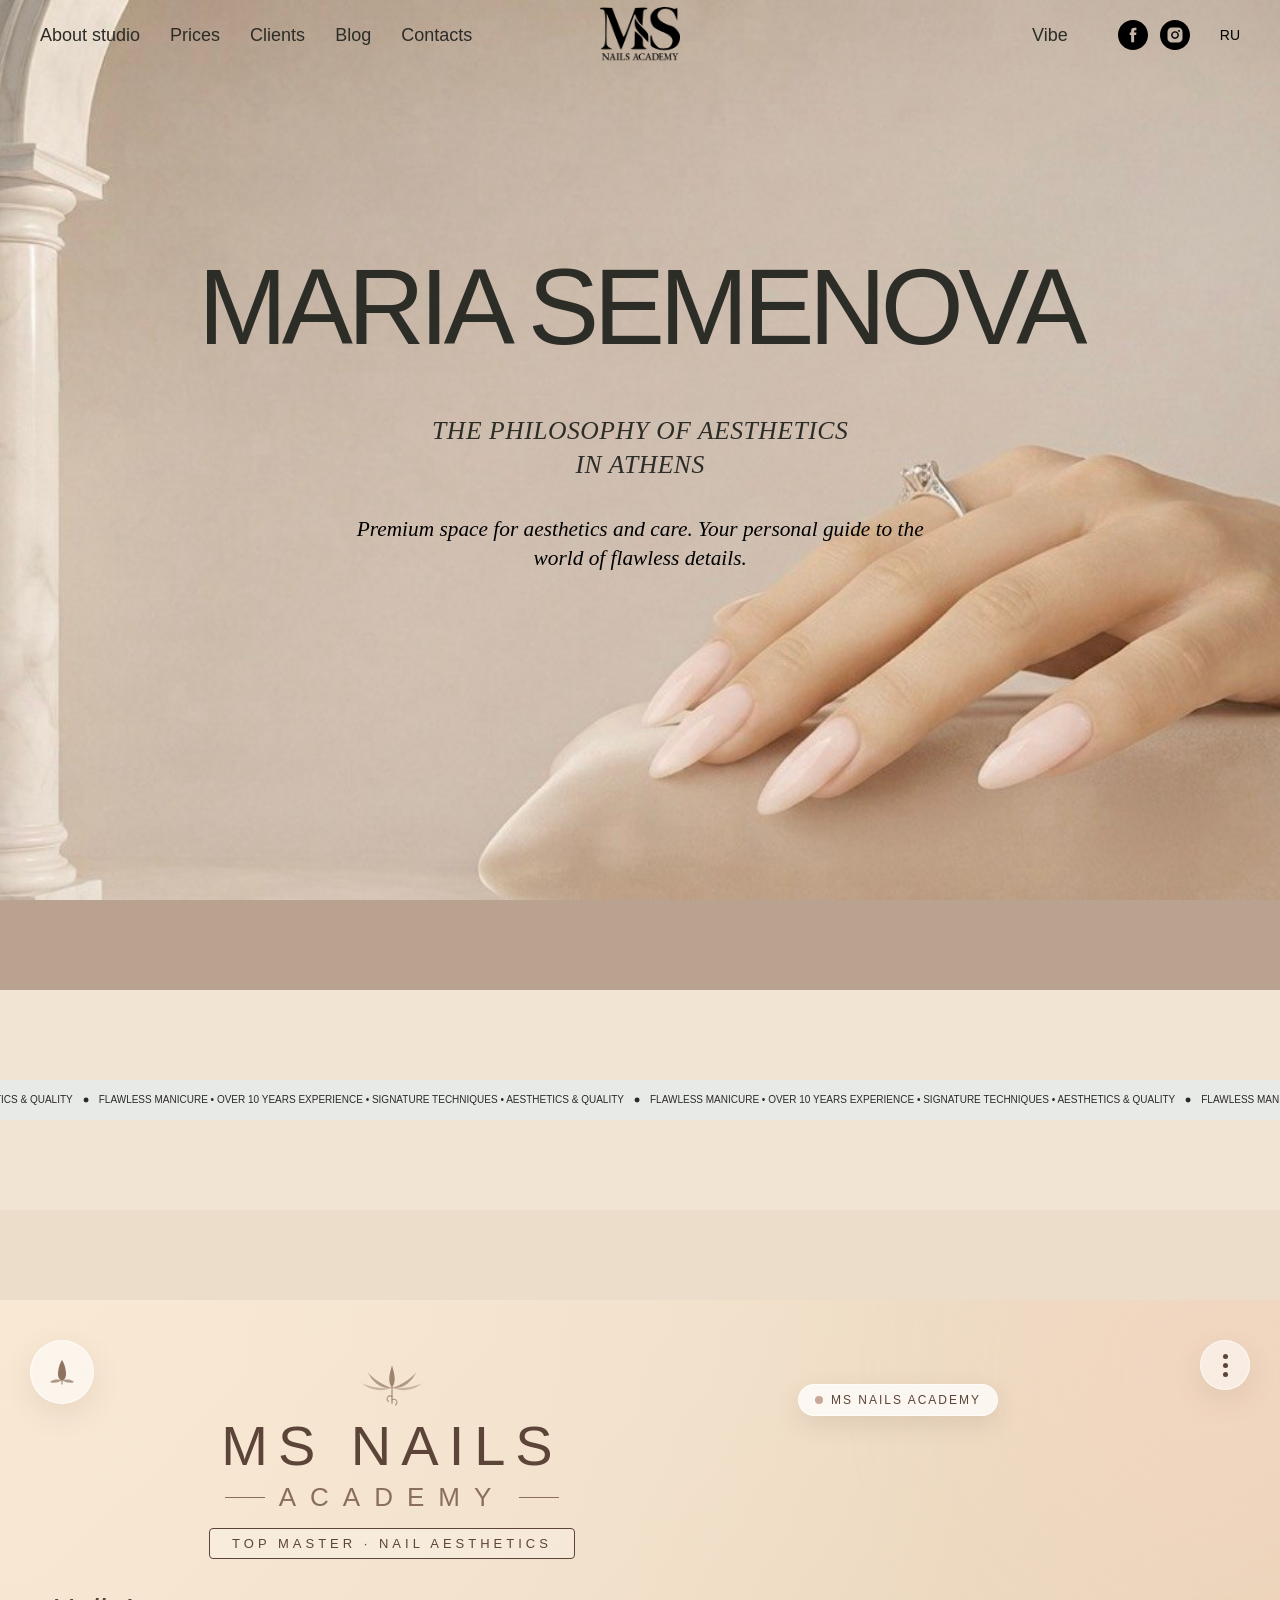
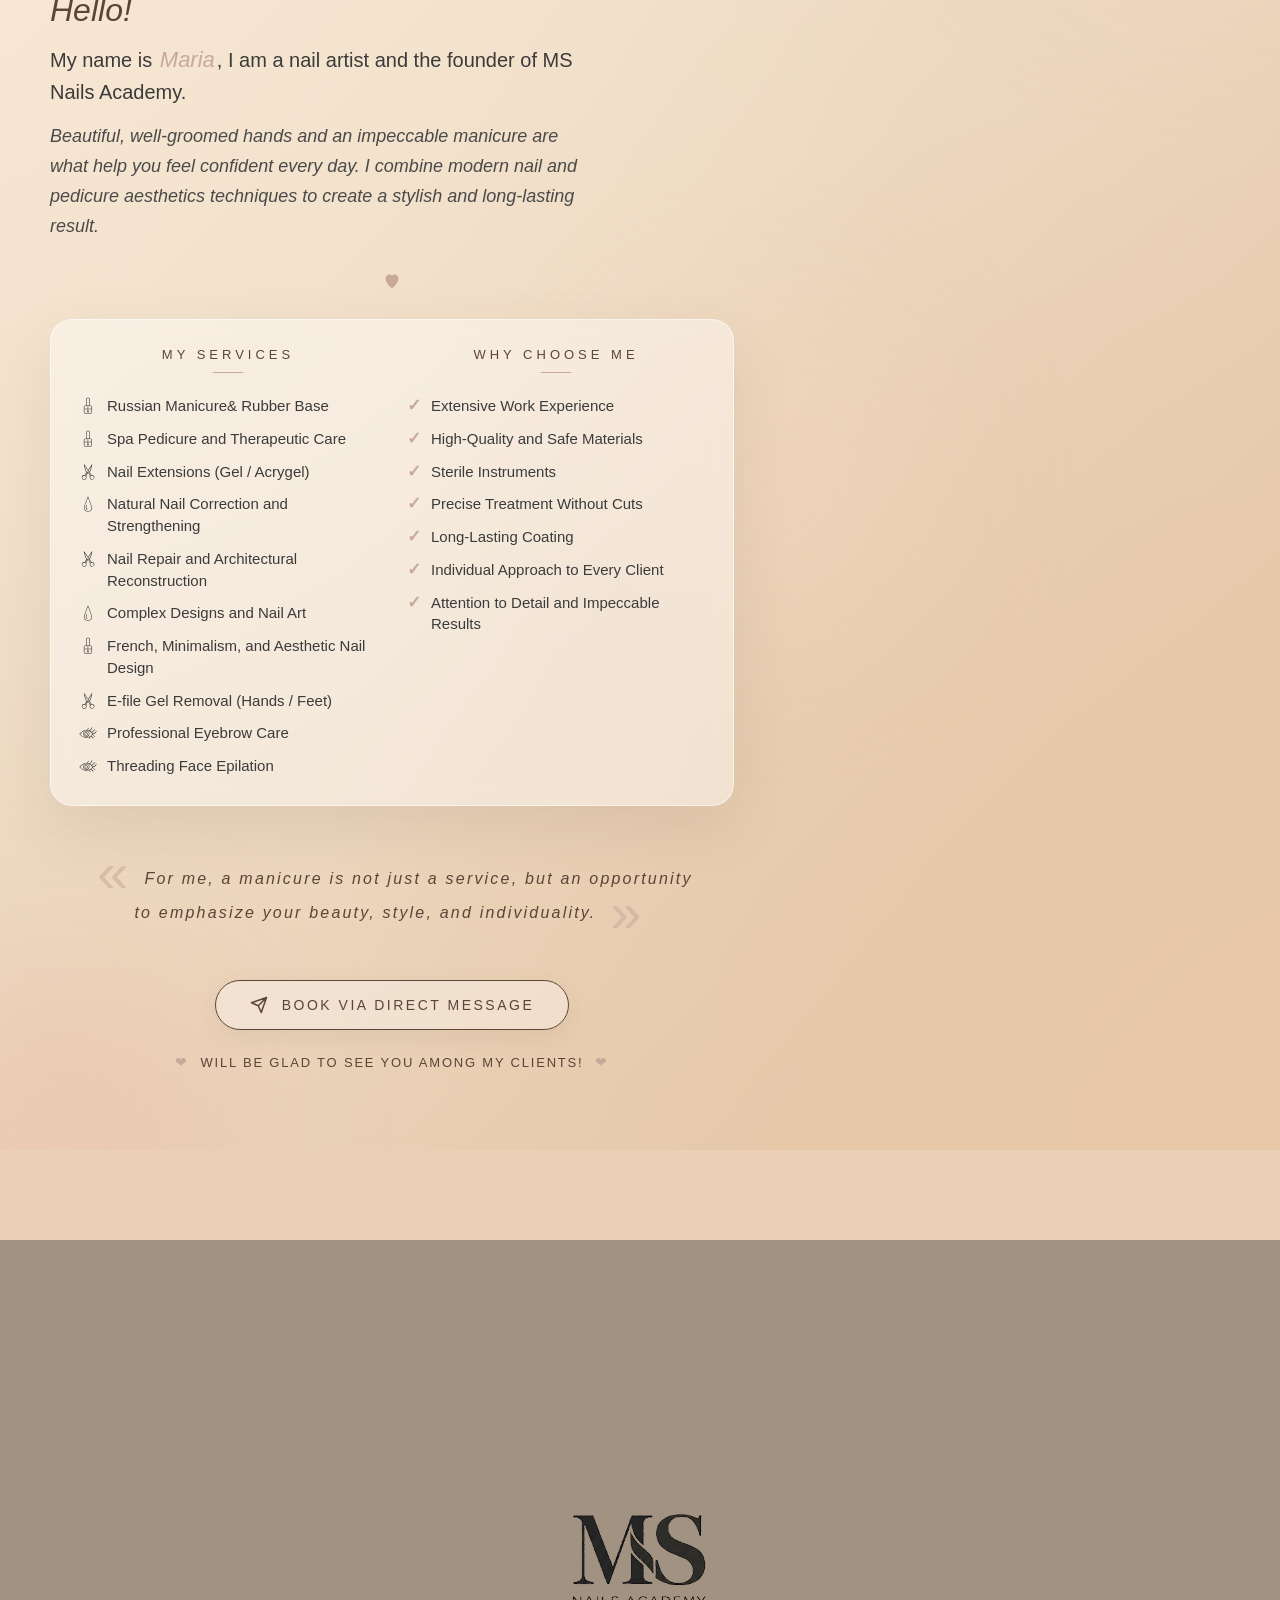
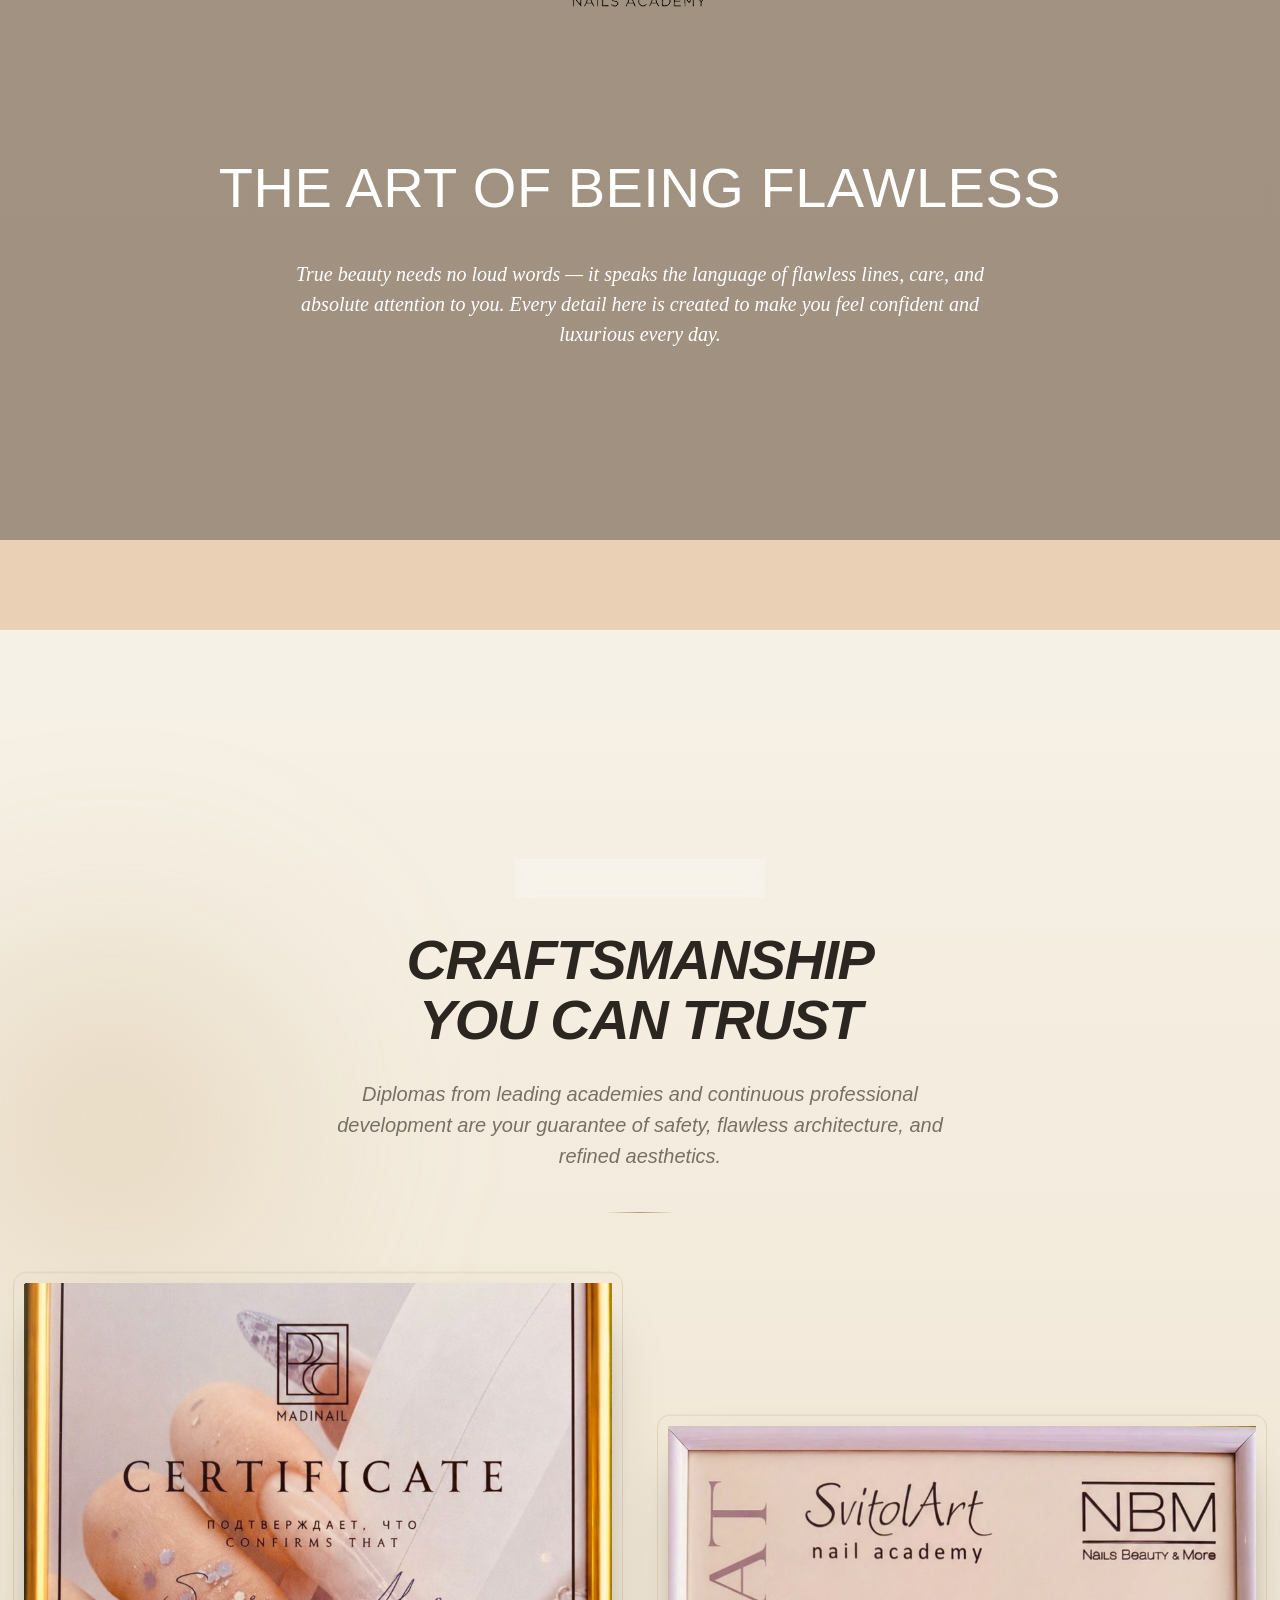
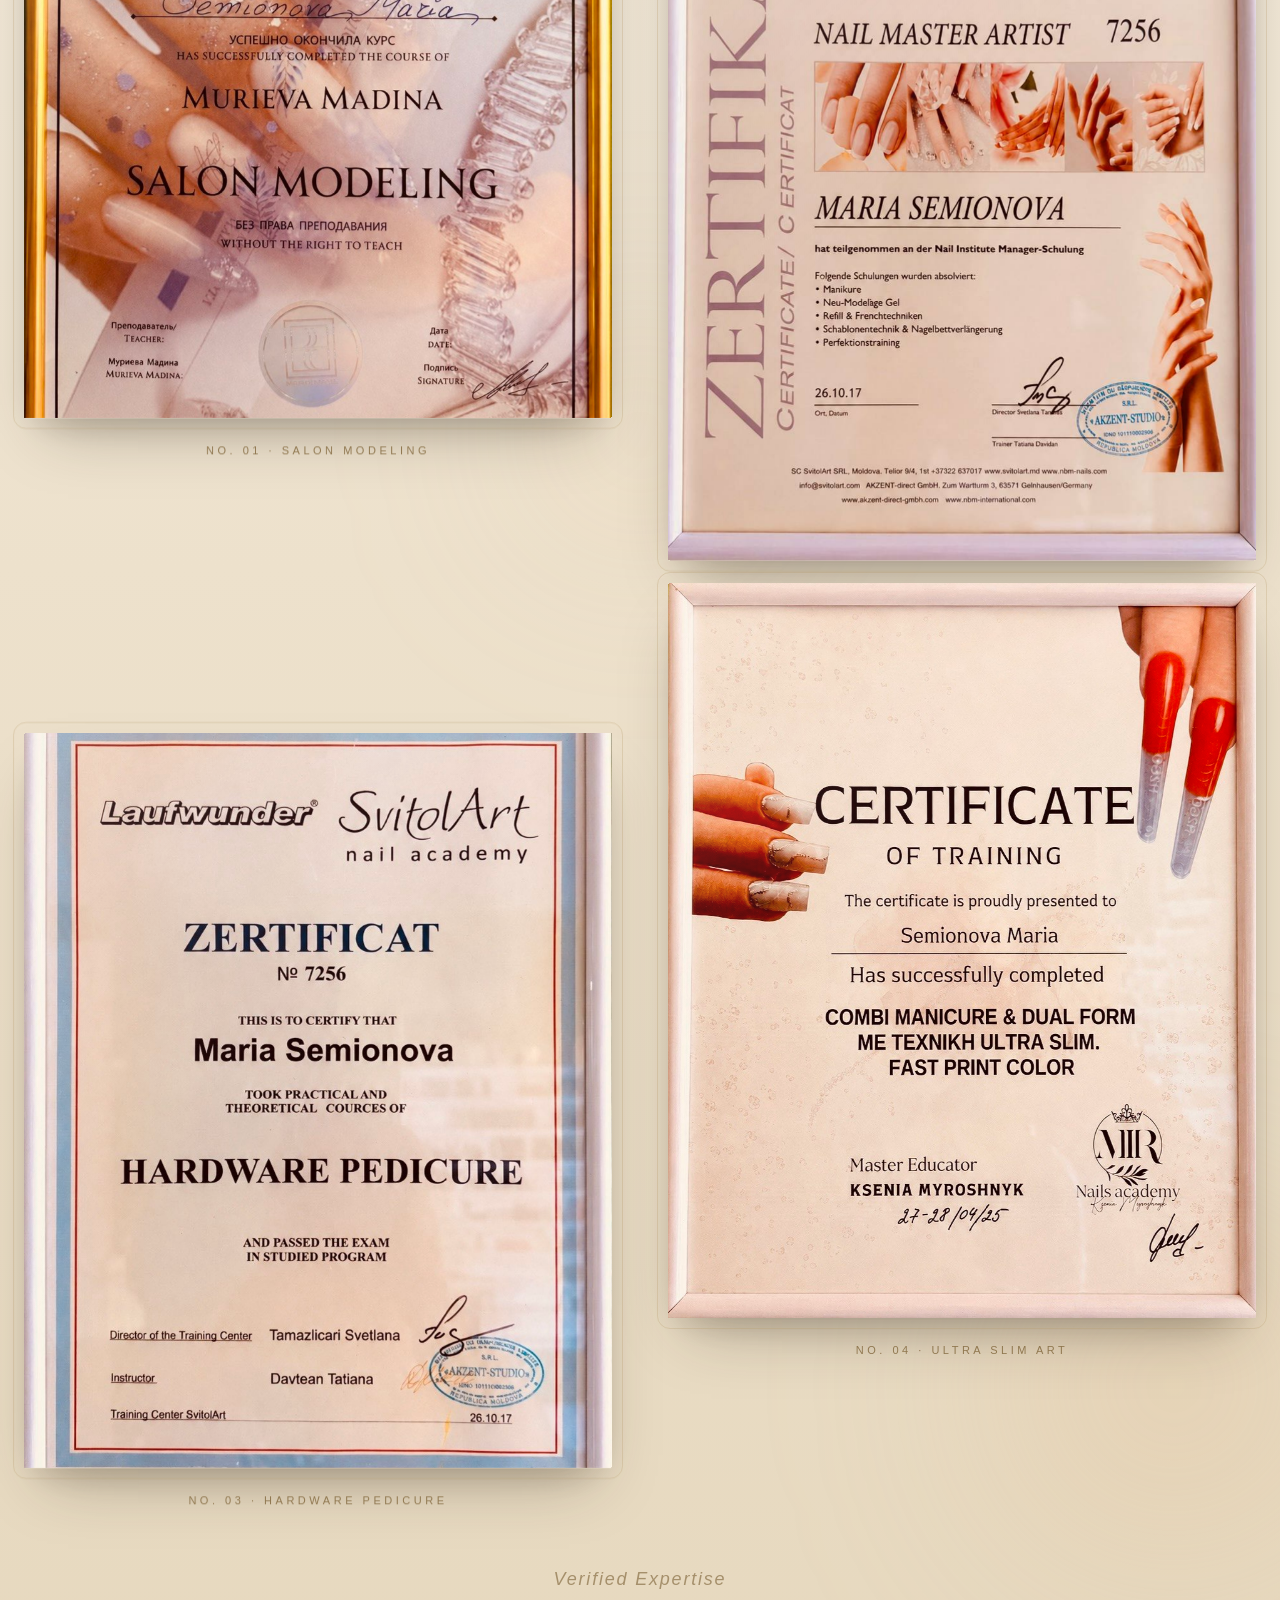
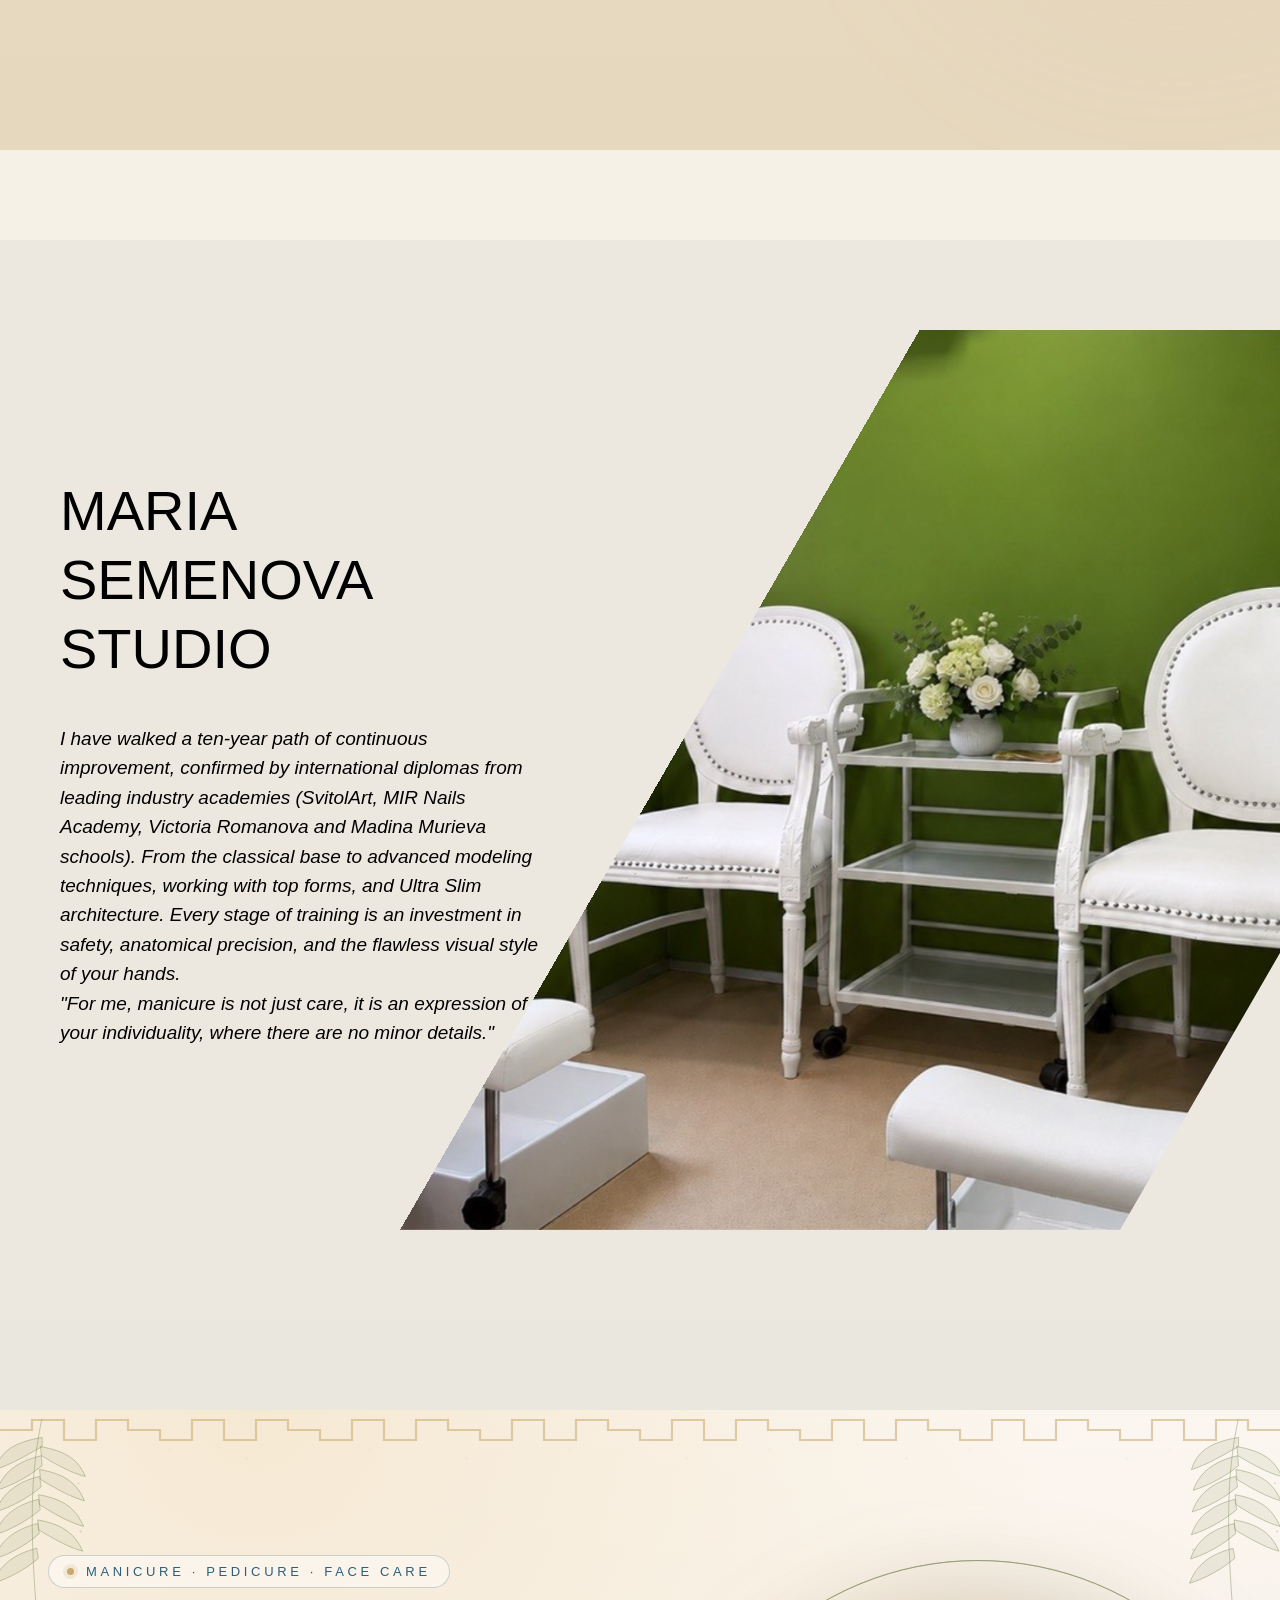
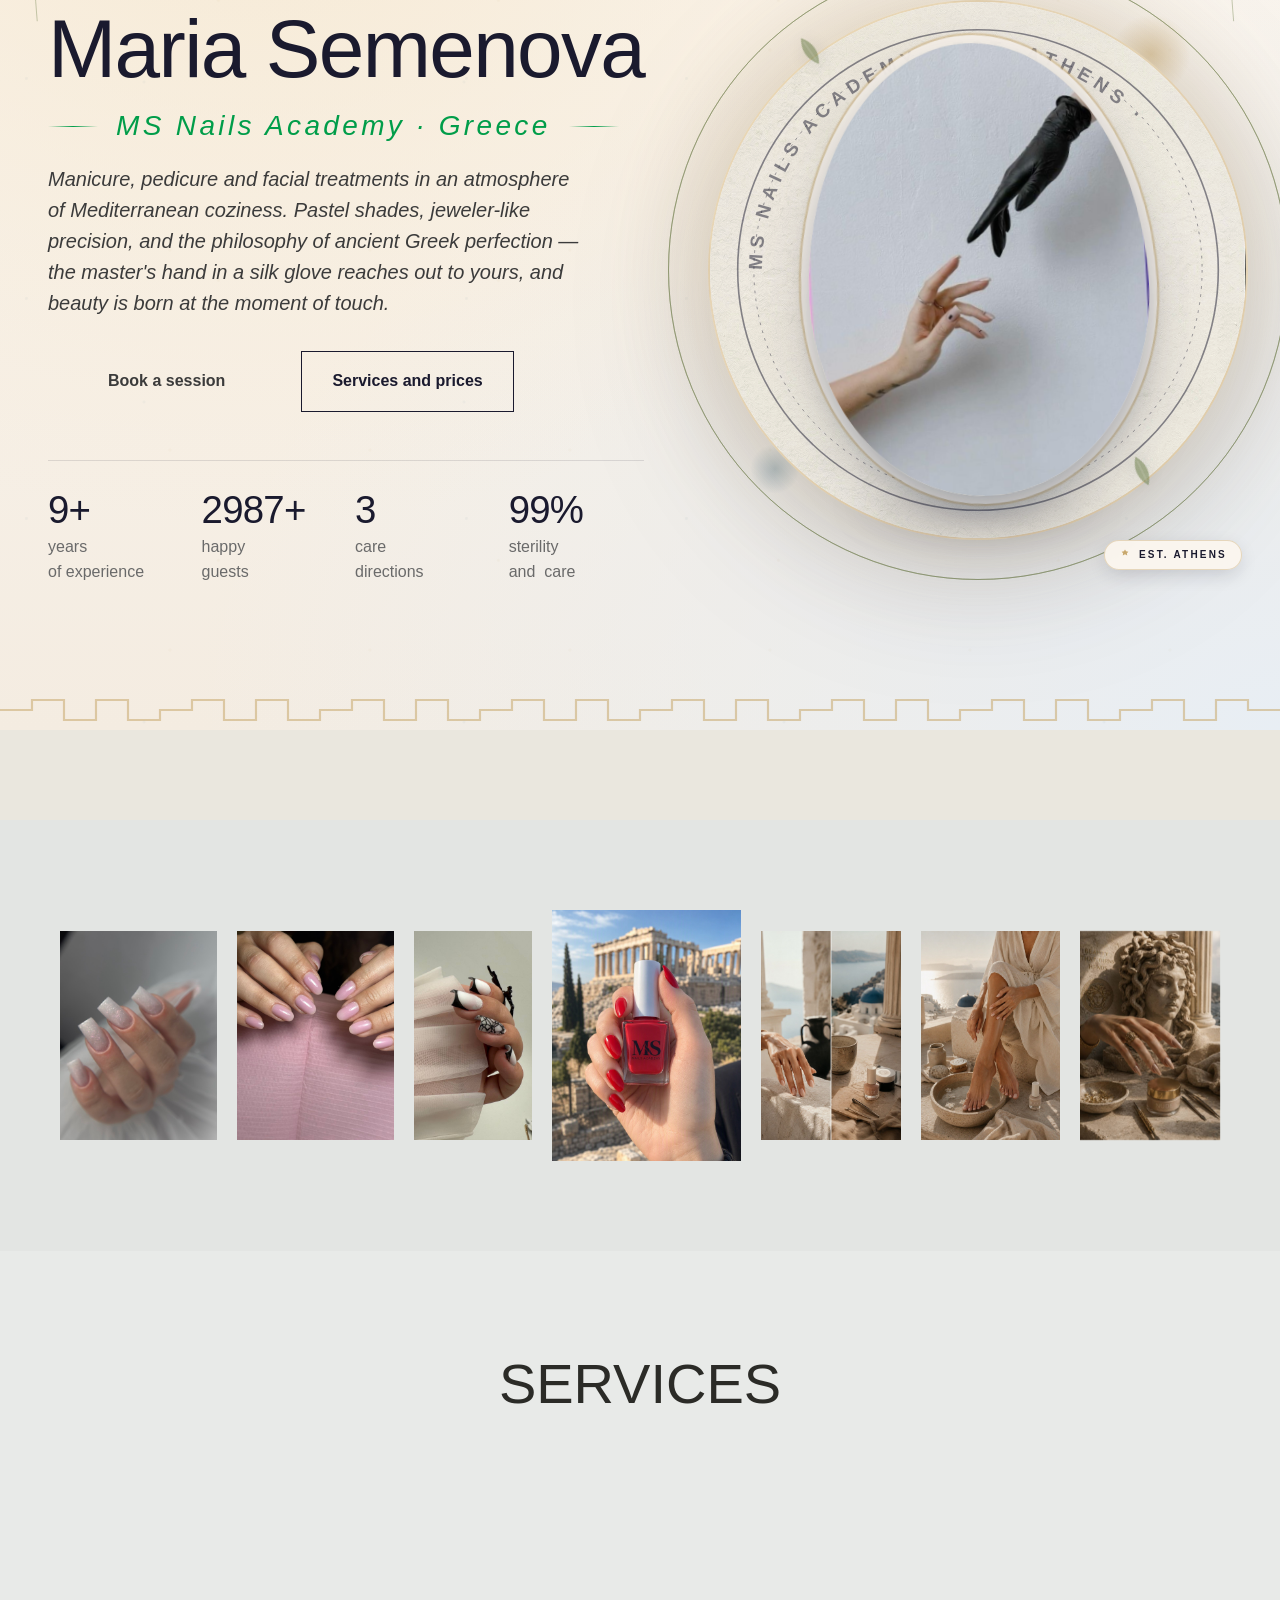
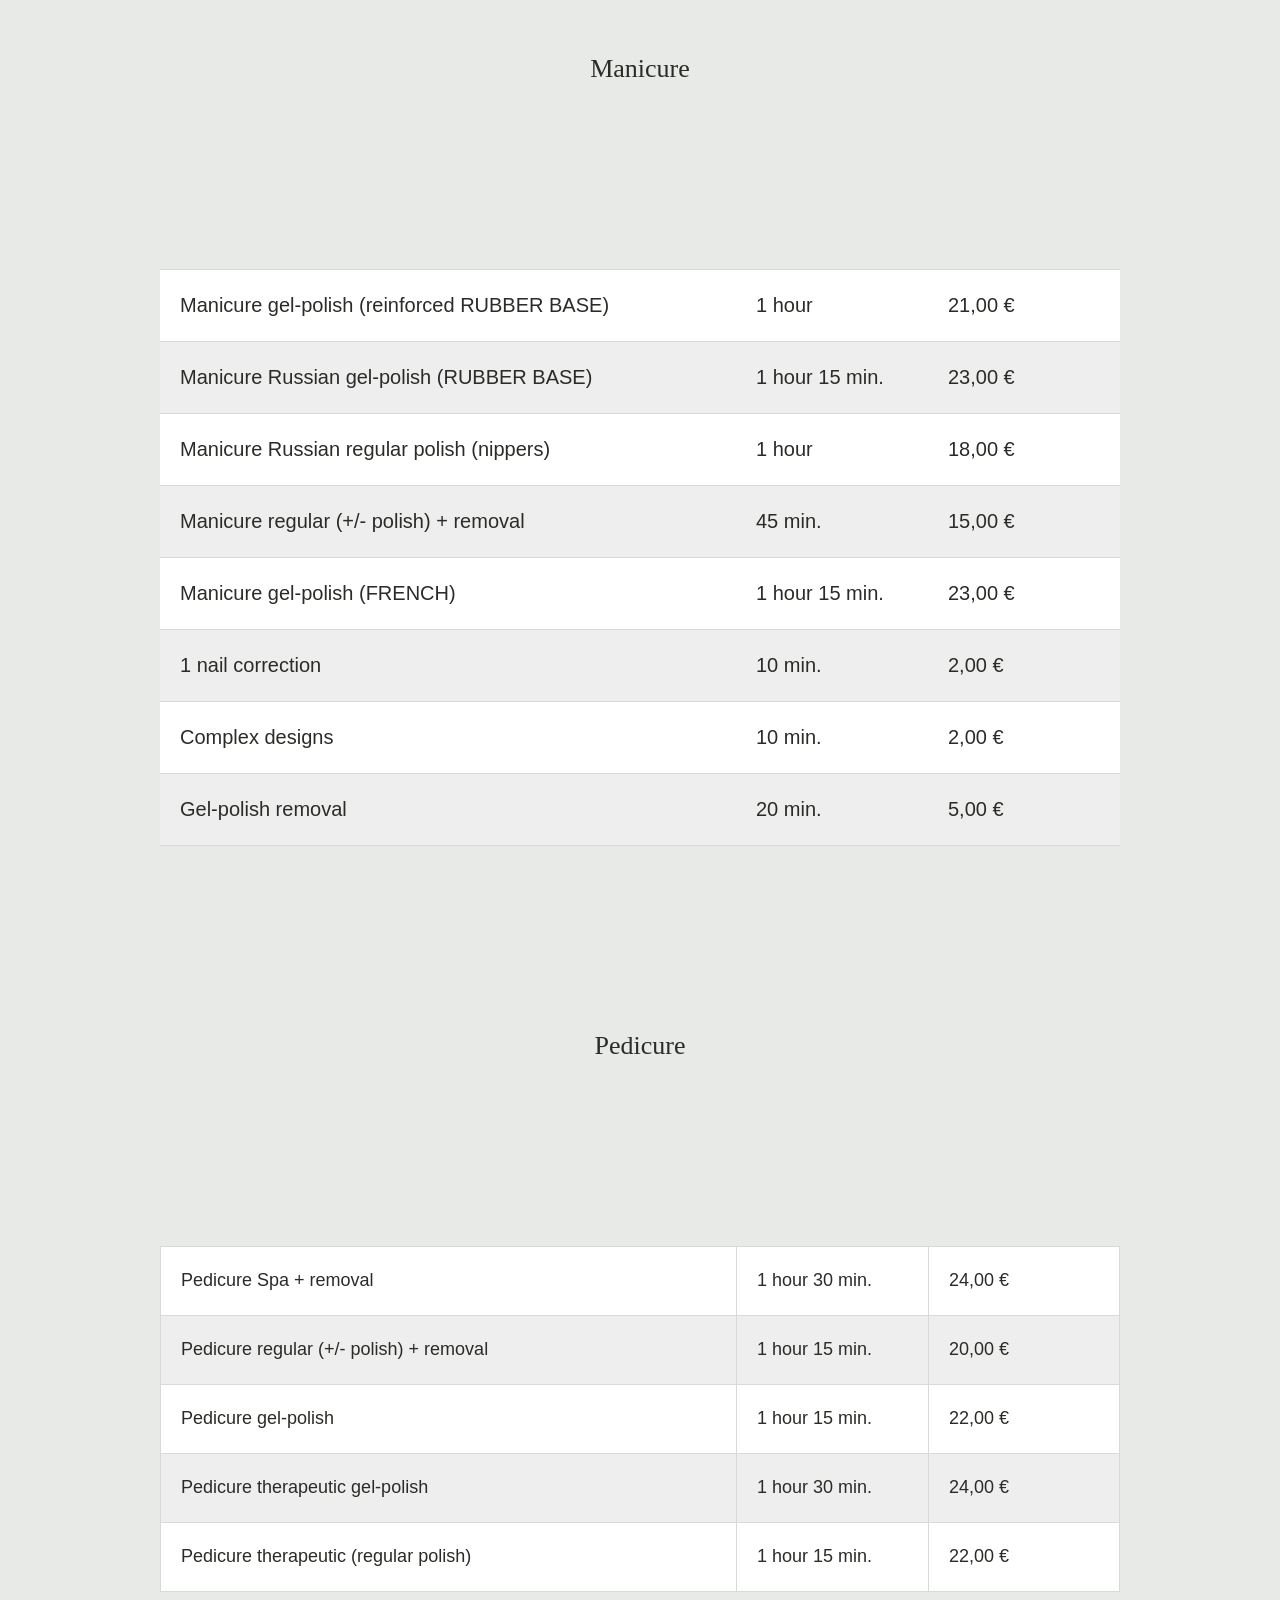
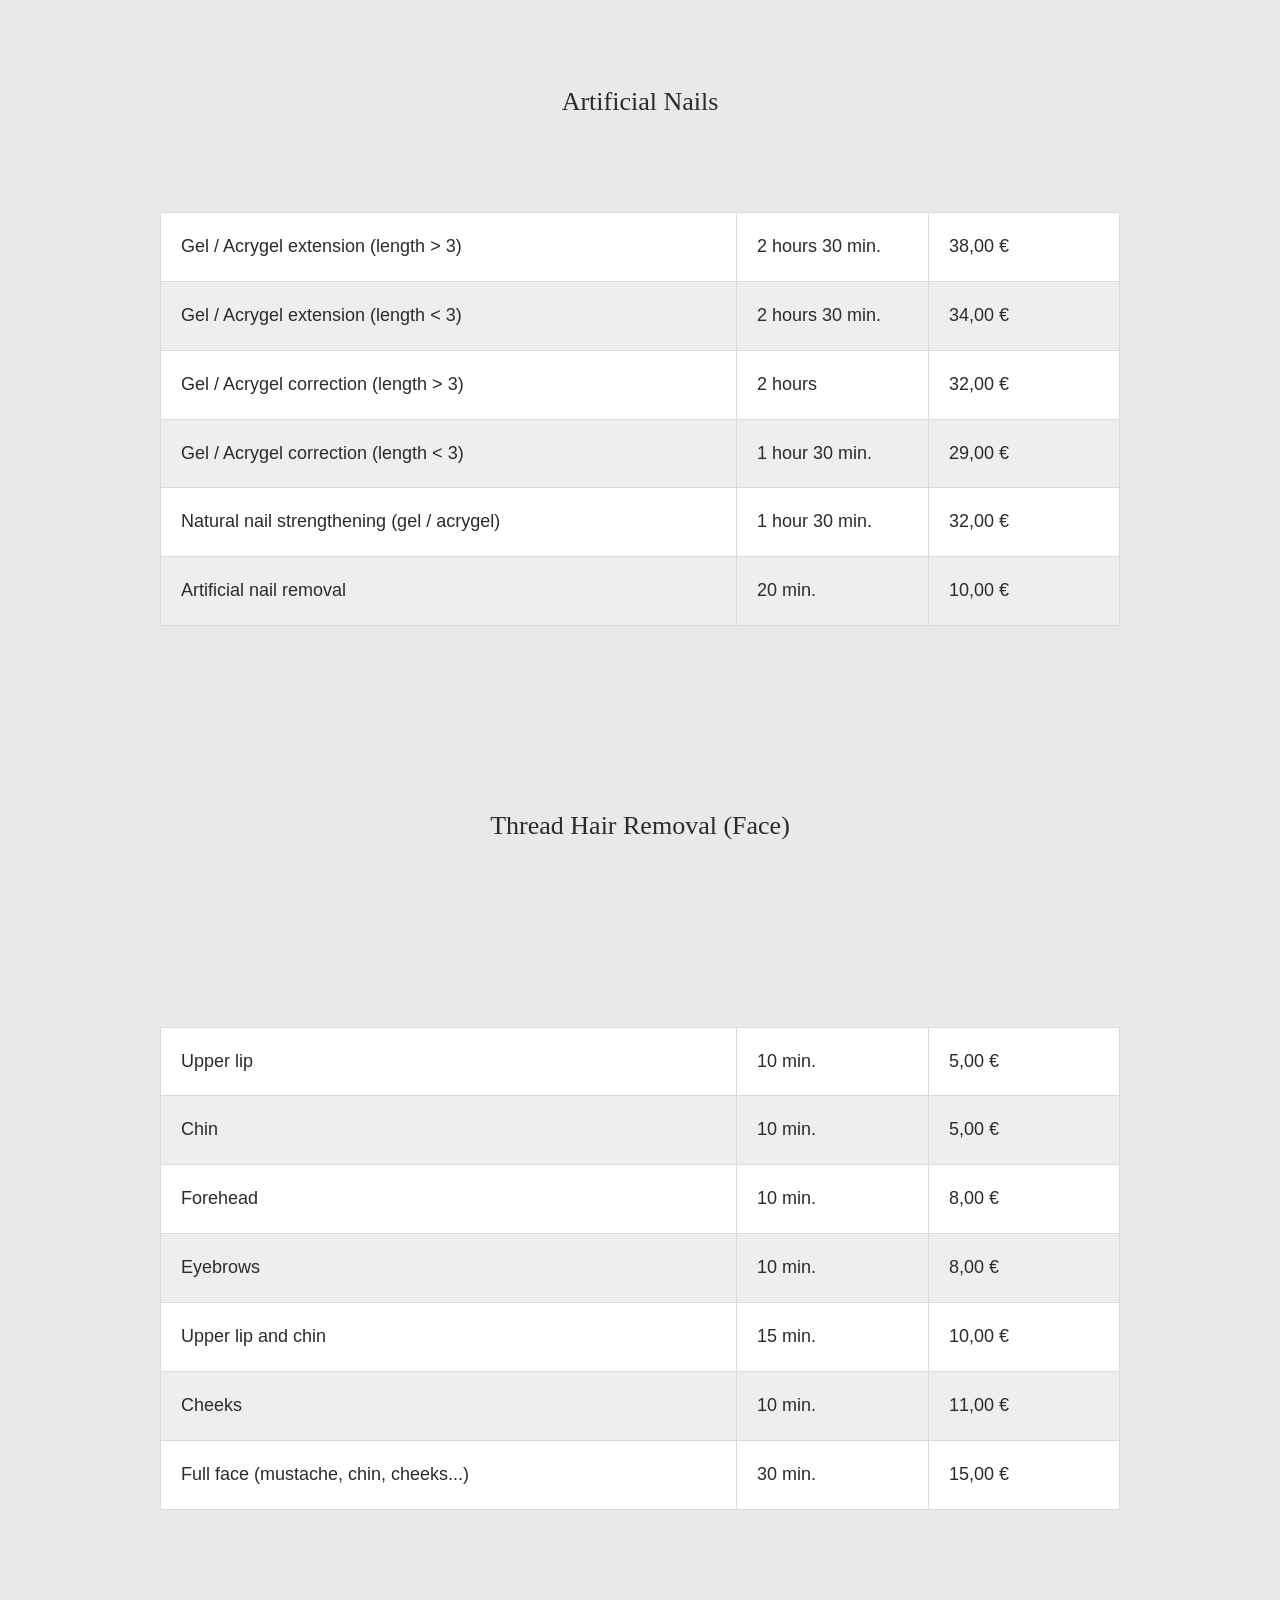
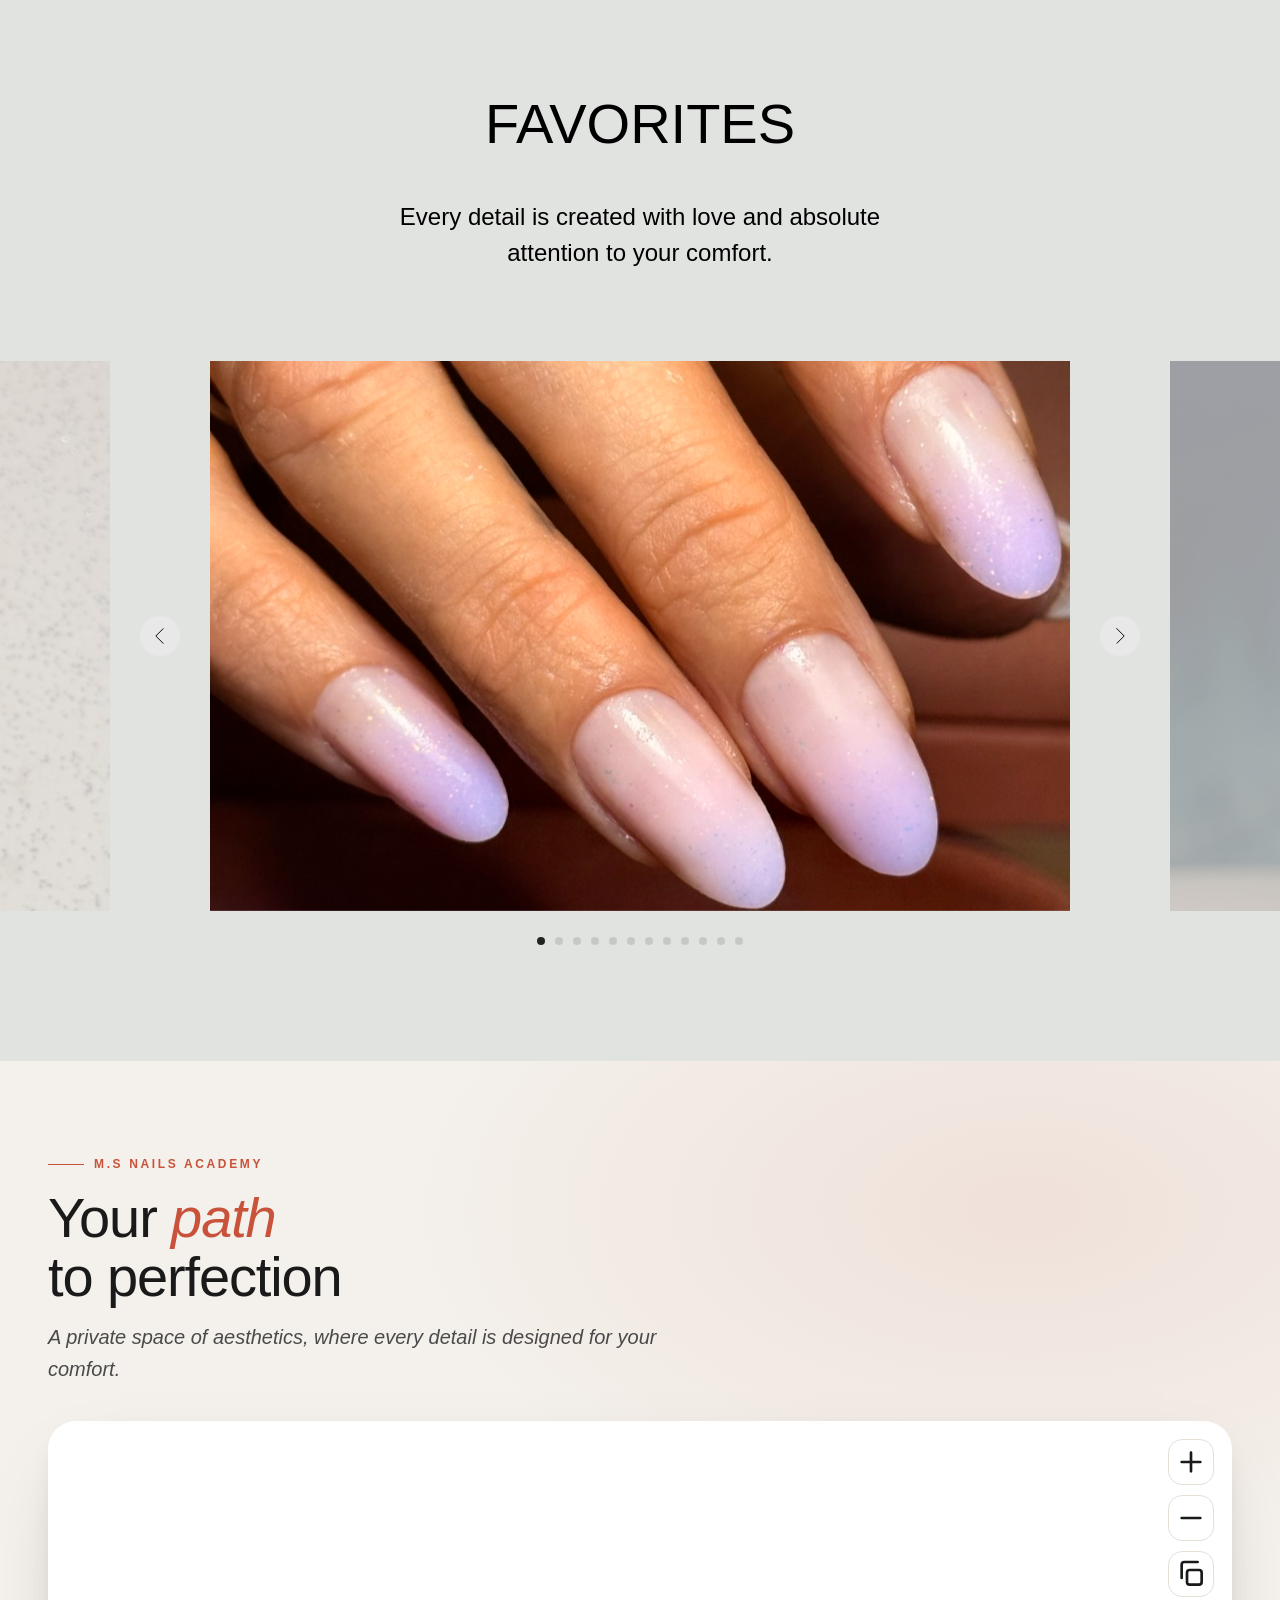
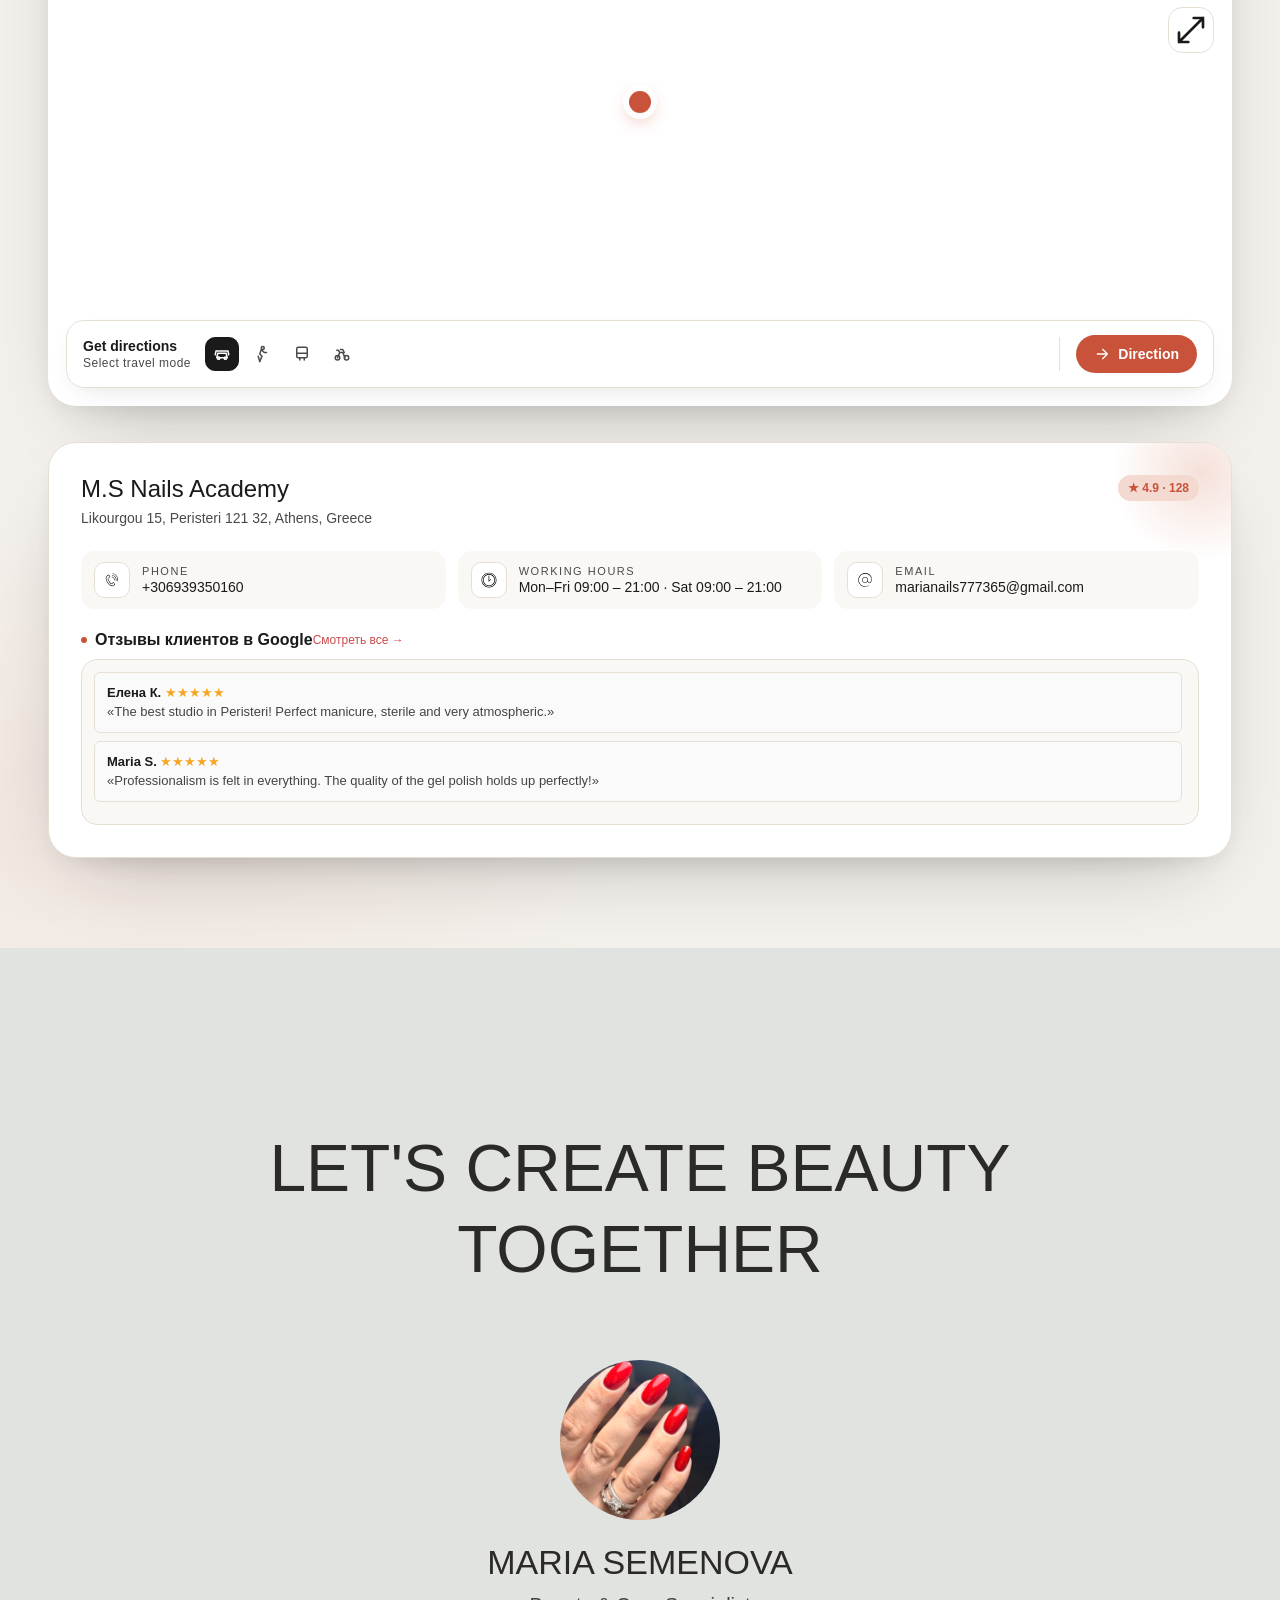
==== nail-eng.html @ ea22206b "Fix index.html name" ====
<!DOCTYPE html> <html> <head> <meta charset="utf-8" /> <meta http-equiv="Content-Type" content="text/html; charset=utf-8" /> <meta name="viewport" content="width=device-width, initial-scale=1.0" /> <!--metatextblock--> <title>Copy of MS nails academy. engl</title> <meta property="og:url" content="nail-eng" /> <meta property="og:title" content="Copy of MS nails academy. engl" /> <meta property="og:description" content="" /> <meta property="og:type" content="website" /> <meta property="og:image" content="images/tild3238-3165-4633-a635-633237373434__-__resize__504x__frame_3.png" /> <link rel="canonical" href="nail-eng"> <!--/metatextblock--> <meta name="format-detection" content="telephone=no" /> <meta http-equiv="x-dns-prefetch-control" content="on"> <link rel="dns-prefetch" href="https://ws.tildacdn.com">  <!--favicons--> <link rel="shortcut icon" href="images/tildafavicon.ico" type="image/x-icon"/> <!--/favicons--> <!-- Assets --> <script src="https://neo.tildacdn.com/js/tilda-fallback-1.0.min.js" async charset="utf-8"></script> <link rel="stylesheet" href="css/tilda-grid-3.0.min.css" type="text/css" media="all" onerror="this.loaderr='y';"/> <link rel="stylesheet" href="css/tilda-blocks-page182096103.min.css?t=1789968839" type="text/css" media="all" onerror="this.loaderr='y';" /> <link rel="stylesheet" href="css/tilda-animation-2.0.min.css" type="text/css" media="all" onerror="this.loaderr='y';" /> <link rel="stylesheet" href="css/tilda-menusub-1.1.min.css" type="text/css" media="all" onerror="this.loaderr='y';" /> <link rel="stylesheet" href="css/tilda-menu-widgeticons-1.0.min.css" type="text/css" media="all" onerror="this.loaderr='y';" /> <link rel="stylesheet" href="css/tilda-menu-burger-1.0.min.css" type="text/css" media="all" onerror="this.loaderr='y';" /> <link rel="stylesheet" href="css/tilda-cover-1.0.min.css" type="text/css" media="all" onerror="this.loaderr='y';" /> <link rel="stylesheet" href="css/tilda-slds-1.4.min.css" type="text/css" media="print" onload="this.media='all';" onerror="this.loaderr='y';" /> <noscript><link rel="stylesheet" href="css/tilda-slds-1.4.min.css" type="text/css" media="all" /></noscript> <link rel="stylesheet" href="css/tilda-zoom-2.0.min.css" type="text/css" media="print" onload="this.media='all';" onerror="this.loaderr='y';" /> <noscript><link rel="stylesheet" href="css/tilda-zoom-2.0.min.css" type="text/css" media="all" /></noscript> <script nomodule src="js/tilda-polyfill-1.0.min.js" charset="utf-8"></script> <script type="text/javascript">function t_onReady(func) {if(document.readyState!='loading') {func();} else {document.addEventListener('DOMContentLoaded',func);}}
function t_onFuncLoad(funcName,okFunc,time) {if(typeof window[funcName]==='function') {okFunc();} else {setTimeout(function() {t_onFuncLoad(funcName,okFunc,time);},(time||100));}}function t_throttle(fn,threshhold,scope) {return function() {fn.apply(scope||this,arguments);};}function t396_initialScale(t){var e=document.getElementById("rec"+t);if(e){var i=e.querySelector(".t396__artboard");if(i){window.tn_scale_initial_window_width||(window.tn_scale_initial_window_width=document.documentElement.clientWidth);var a=window.tn_scale_initial_window_width,l=[],n,r=i.getAttribute("data-artboard-screens");if(r){r=r.split(",");for(var o=0;o<r.length;o++)l[o]=parseInt(r[o],10)}else l=[320,480,640,960,1200];for(var o=0;o<l.length;o++){var _=l[o];a>=_&&(n=_)}var d="edit"===window.allrecords.getAttribute("data-tilda-mode"),s="center"===t396_scaleInitial__getFieldValue(i,"valign",n,l),c="grid"===t396_scaleInitial__getFieldValue(i,"upscale",n,l),u=t396_scaleInitial__getFieldValue(i,"height_vh",n,l),g=t396_scaleInitial__getFieldValue(i,"height",n,l),w=!!window.opr&&!!window.opr.addons||!!window.opera||-1!==navigator.userAgent.indexOf(" OPR/");if(!d&&s&&!c&&!u&&g&&!w){var f=parseFloat((a/n).toFixed(3)),h=[i,i.querySelector(".t396__carrier"),i.querySelector(".t396__filter")],v=Math.floor(parseInt(g,10)*f)+"px",p;i.style.setProperty("--initial-scale-height",v);for(var o=0;o<h.length;o++)h[o].style.setProperty("height","var(--initial-scale-height)");t396_scaleInitial__getElementsToScale(i,n,l).forEach((function(t){t.style.zoom=f}))}}}}function t396_scaleInitial__getElementsToScale(t,e,i){return t?Array.prototype.slice.call(t.children).filter((function(t){if(!t)return!1;if(!t.classList.contains("t396__elem")&&!t.classList.contains("t396__group"))return!1;if(!t.querySelector(".tn-molecule, .tn-atom"))return!1;var a=!t.getAttribute("data-elem-type")&&t.classList.contains("tn-group"),l=t396_scaleInitial__getFieldValue(t,"container",e,i);return!l&&a&&(l="grid"),"grid"===l})):[]}function t396_scaleInitial__getFieldValue(t,e,i,a){if(!t)return null;var l=a[a.length-1],n=t.getAttribute(t396_scaleInitial__getFieldAttribute(t,e,i,l));if(null===n)for(var r=0;r<a.length;r++){var o=a[r];if(!(o<=i)&&null!==(n=t.getAttribute(t396_scaleInitial__getFieldAttribute(t,e,o,l))))break}return n}function t396_scaleInitial__getFieldAttribute(t,e,i,a){var l=["widthmode","heightmode","flex"],n=t.classList.contains("t396__artboard"),r=!n&&t.classList.contains("tn-group"),o="data-field-";n&&(o="data-artboard-"),r&&(o="data-group-");var _="-value",d;return(n||r&&-1!==l.indexOf(e))&&(_=""),o+e+(i===a?"":"-res-"+i)+_}window.TN_SCALE_INITIAL_VER="1.0",window.tn_scale_initial_window_width=null;if(navigator.userAgent.indexOf('Android')!==-1) {var l=document.createElement('link');l.rel='stylesheet';l.href='css/fonts-arial.css';l.media='all';document.getElementsByTagName('head')[0].appendChild(l);}</script> <script src="js/tilda-scripts-3.0.min.js" charset="utf-8" defer onerror="this.loaderr='y';"></script> <script src="js/tilda-blocks-page182096103.min.js?t=1789968839" charset="utf-8" async onerror="this.loaderr='y';"></script> <script src="js/lazyload-1.3.min.export.js" charset="utf-8" async onerror="this.loaderr='y';"></script> <script src="js/tilda-animation-2.0.min.js" charset="utf-8" async onerror="this.loaderr='y';"></script> <script src="js/tilda-menusub-1.1.min.js" charset="utf-8" async onerror="this.loaderr='y';"></script> <script src="js/tilda-menu-1.1.min.js" charset="utf-8" async onerror="this.loaderr='y';"></script> <script src="js/tilda-menu-widgeticons-1.0.min.js" charset="utf-8" async onerror="this.loaderr='y';"></script> <script src="js/tilda-menu-burger-1.0.min.js" charset="utf-8" async onerror="this.loaderr='y';"></script> <script src="js/tilda-zero-1.2.min.js" charset="utf-8" async onerror="this.loaderr='y';"></script> <script src="js/tilda-cover-1.0.min.js" charset="utf-8" async onerror="this.loaderr='y';"></script> <script src="js/tilda-slds-1.4.min.js" charset="utf-8" async onerror="this.loaderr='y';"></script> <script src="js/hammer.min.js" charset="utf-8" async onerror="this.loaderr='y';"></script> <script src="js/tilda-t431-table-1.0.min.js" charset="utf-8" async onerror="this.loaderr='y';"></script> <script src="js/tilda-video-1.0.min.js" charset="utf-8" async onerror="this.loaderr='y';"></script> <script src="js/tilda-video-processor-1.0.min.js" charset="utf-8" async onerror="this.loaderr='y';"></script> <script src="js/tilda-zoom-2.0.min.js" charset="utf-8" async onerror="this.loaderr='y';"></script> <script src="js/tilda-zero-scale-1.0.min.js" charset="utf-8" async onerror="this.loaderr='y';"></script> <script src="js/tilda-events-1.0.min.js" charset="utf-8" async onerror="this.loaderr='y';"></script> <script type="text/javascript">window.dataLayer=window.dataLayer||[];</script> <script type="text/javascript">(function() {var ttt='cebo';var tt='oog';var re=new RegExp("bot|g" + tt + "le|yandex|baidu|bing|msn|duckduckbot|teoma|slurp|crawler|spider|robot|crawling|fa" + ttt + "ok","i");if((re.test(navigator.userAgent))===false&&typeof(sessionStorage)!='undefined'&&sessionStorage.getItem('visited')!=='y'&&document.visibilityState){var style=document.createElement('style');style.type='text/css';style.innerHTML='@media screen and (min-width: 980px) {.t-records {opacity: 0;}.t-records_animated {-webkit-transition: opacity ease-in-out .2s;-moz-transition: opacity ease-in-out .2s;-o-transition: opacity ease-in-out .2s;transition: opacity ease-in-out .2s;}.t-records.t-records_visible {opacity: 1;}}';document.getElementsByTagName('head')[0].appendChild(style);function t_setvisRecs(){var alr=document.querySelectorAll('.t-records');Array.prototype.forEach.call(alr,function(el) {el.classList.add("t-records_animated");});setTimeout(function() {Array.prototype.forEach.call(alr,function(el) {el.classList.add("t-records_visible");});sessionStorage.setItem("visited","y");},400);}
document.addEventListener('DOMContentLoaded',t_setvisRecs);}})();</script></head> <body class="t-body" style="margin:0;"> <!--allrecords--> <div id="allrecords" data-tilda-export="yes" class="t-records" data-hook="blocks-collection-content-node" data-tilda-project-id="34047103" data-tilda-page-id="182096103" data-tilda-page-alias="nail-eng" data-tilda-formskey="b04e03bff2005644ba4d86f234047103" data-tilda-cookie="no" data-tilda-lazy="yes" data-tilda-root-zone="one" data-tilda-project-country="UA"> <div id="rec2925460303" class="r t-rec" style=" " data-animationappear="off" data-record-type="2084" data-parenttplid="1272"> <!-- T1272 --> <div id="nav2925460303marker"></div> <div class="t1272" data-menu="yes" data-full-submenu-mob="y" data-menu-widgeticons-hide="yes"> <div class="t-menu-base__mobile-menu tmenu-mobile tmenu-mobile_positionfixed"> <div class="tmenu-mobile__container tmenu-mobile__container_right tmenu-mobile__container_logoleft"> <div class="t-menu-base__logowrapper t-menu-base__logowrapper_center t-menu-base__logowrapper_logo t-menu-base__logowrapper_mobile"> <div class="t-menu-base__logo"> <img class="t-menu-base__imglogo t-menu-base__imglogomobile"
src="images/tild3238-3165-4633-a635-633237373434__frame_3.png"
imgfield="img"
alt=""> </div> </div> <style>#rec2925460303 .t-menu-base__imglogo{max-width:80px;width:80px;}@media screen and (max-width:960px){#rec2925460303 .t-menu-base__imglogo{max-width:40px;width:40px;}}</style> <button type="button"
aria-expanded="false"
aria-label="Навигационное меню"
class="t-menu-burger t-menuburger t-menu-base__burger_mlauto"> <div class="t-menu-burger__icon t-menu-burger__icon_first t-menu-burger__icon_small"> <span style="background-color: ;"></span> <span style="background-color: ;"></span> <span style="background-color: ;"></span> <span style="background-color: ;"></span> </div> </button> </div> </div> <style>.tmenu-mobile{background-color:#111;display:none;width:100%;top:0;z-index:990;}.tmenu-mobile_positionfixed{position:fixed;}.tmenu-mobile__text{color:#000;}.tmenu-mobile__container{min-height:64px;padding:20px;position:relative;box-sizing:border-box;display:flex;justify-content:space-between;align-items:center;}.tmenu-mobile__list{display:block;}.tmenu-mobile__container_logocenter>.t-menu-base__logowrapper,.tmenu-mobile__container_logocenter>.tmenu-mobile__text{position:absolute;left:50%;transform:translateX(-50%);}.tmenu-mobile__burgerlogo{display:inline-block;font-size:24px;font-weight:400;white-space:nowrap;vertical-align:middle;}@media screen and (max-width:960px){.tmenu-mobile__menucontent_hidden{display:none;height:auto;}.tmenu-mobile{display:block;}}@media screen and (max-width:960px){#rec2925460303 .t-menu-base.tmenu-mobile__menucontent_fixed{position:fixed;top:64px;}}</style> <style>#rec2925460303 .tmenu-mobile__burgerlogo a{font-size:62px;line-height:1;font-weight:600;}</style> <style>#rec2925460303 .tmenu-mobile__burgerlogo__title{font-weight:600;}@media screen and (min-width:900px){#rec2925460303 .tmenu-mobile__burgerlogo__title{font-size:62px;line-height:1;}}</style> <div
id="nav2925460303"
class="t-menu-base t-menu-base_positionfixed
tmenu-mobile__menucontent_hidden tmenu-mobile__menucontent_fixed t-menu-base_mobile-center
t-menu-base__burgermenu__dropdown t-menu-base__burgermenu__dropdown_right" data-navmarker="nav2925460303marker" data-appearoffset="" data-bgopacity-two="1" data-menu="yes" data-bgcolor-hex="" data-bgcolor-rgba="" data-bgopacity="1" data-menushadow="" data-menushadow-css=""> <div
class="t-menu-base__maincontainer
t-menu-base__maincontainer_100 t-menu-base__maincontainer_100-40 t-menu-base__maincontainer_logocenter "> <ul role="list" class="t-menu-base__list t-menu__list t-menu-base__list_leftside t-menu-base__list_align-left"> <li class="t-menu-base__list-item"> <div
class="t-menu__link-wrapper" data-menu-submenu-hook=""> <a class="t-menu__link-item"
href="#rec3076501703" data-menu-item-number="1">About studio</a> </div> </li> <li class="t-menu-base__list-item"> <div
class="t-menu__link-wrapper" data-menu-submenu-hook=""> <a class="t-menu__link-item"
href="#rec2925461203" data-menu-item-number="2">Prices</a> </div> </li> <li class="t-menu-base__list-item"> <div
class="t-menu__link-wrapper" data-menu-submenu-hook=""> <a class="t-menu__link-item"
href="#rec2925461903" data-menu-item-number="3">Clients</a> </div> </li> <li class="t-menu-base__list-item"> <div
class="t-menu__link-wrapper" data-menu-submenu-hook=""> <a class="t-menu__link-item"
href="#rec2925460903" data-menu-item-number="4">Blog</a> </div> </li> <li class="t-menu-base__list-item"> <div
class="t-menu__link-wrapper" data-menu-submenu-hook=""> <a class="t-menu__link-item"
href="#rec3032603603" data-menu-item-number="5">Contacts</a> </div> </li> </ul> <div class="t-menu-base__logowrapper t-menu-base__logowrapper_center t-menu-base__logowrapper_both"> <div class="t-menu-base__logo"> <img class="t-menu-base__imglogo t-menu-base__imglogomobile"
src="images/tild3238-3165-4633-a635-633237373434__frame_3.png"
imgfield="img"
alt=""> </div> </div> <style>#rec2925460303 .t-menu-base__imglogo{max-width:80px;width:80px;}@media screen and (max-width:960px){#rec2925460303 .t-menu-base__imglogo{max-width:40px;width:40px;}}</style> <ul role="list" class="t-menu-base__list t-menu__list t-menu-base__list_rightside t-menu-base__list_align-left"> <li class="t-menu-base__list-item"> <div
class="t-menu__link-wrapper" data-menu-submenu-hook=""> <a class="t-menu__link-item"
href="#vibe" data-menu-item-number="6">Vibe</a> </div> </li> </ul> <div class="t-menu-base__rightwrapper t-menu-base__wrapper" style=""> <div class="t-menu-base__additionalwrapper"> <div class="t-sociallinks"> <ul role="list" class="t-sociallinks__wrapper" aria-label="Social media links"> <!-- new soclinks --><li class="t-sociallinks__item t-sociallinks__item_facebook"><a href="https://www.facebook.com/share/1c5vxPRgHh/?mibextid=wwXIfr" target="_blank" rel="nofollow" aria-label="facebook" style="width: 30px; height: 30px;"><svg class="t-sociallinks__svg" role="presentation" width=30px height=30px viewBox="0 0 100 100" fill="none" xmlns="http://www.w3.org/2000/svg"> <path fill-rule="evenodd" clip-rule="evenodd" d="M50 100c27.6142 0 50-22.3858 50-50S77.6142 0 50 0 0 22.3858 0 50s22.3858 50 50 50Zm3.431-73.9854c-2.5161.0701-5.171.6758-7.0464 2.4577-1.5488 1.4326-2.329 3.5177-2.5044 5.602-.0534 1.4908-.0458 2.9855-.0382 4.4796.0058 1.1205.0115 2.2407-.0085 3.3587-.6888.005-1.3797.0036-2.0709.0021-.9218-.0019-1.8441-.0038-2.7626.0096 0 .8921.0013 1.7855.0026 2.6797.0026 1.791.0052 3.5853-.0026 5.3799.9185.0134 1.8409.0115 2.7627.0096.6912-.0015 1.382-.0029 2.0708.0021.0155 3.5565.0127 7.1128.0098 10.669-.0036 4.4452-.0072 8.8903.0252 13.3354 1.8903-.0134 3.7765-.0115 5.6633-.0095 1.4152.0014 2.8306.0028 4.2484-.0022.0117-4.0009.0088-7.9986.0058-11.9963-.0029-3.9979-.0058-7.9957.0059-11.9964.9533-.005 1.9067-.0036 2.86-.0021 1.2713.0019 2.5425.0038 3.8137-.0096.396-2.679.7335-5.3814.9198-8.0947-1.2576-.0058-2.5155-.0058-3.7734-.0058-1.2578 0-2.5157 0-3.7734-.0059 0-.4689-.0007-.9378-.0014-1.4066-.0022-1.4063-.0044-2.8123.0131-4.2188.198-1.0834 1.3158-1.9104 2.3992-1.8403h5.1476c.0117-2.8069.0117-5.602 0-8.4089-.6636 0-1.3273-.0007-1.9911-.0014-1.9915-.0022-3.9832-.0044-5.975.0131Z" fill="#000000"/> </svg></a></li>&nbsp;<li class="t-sociallinks__item t-sociallinks__item_instagram"><a href="https://www.instagram.com/maria_sem_nails_academy?igsi=dnQycDVudXZkY2k2" target="_blank" rel="nofollow" aria-label="instagram" style="width: 30px; height: 30px;"><svg class="t-sociallinks__svg" role="presentation" width=30px height=30px viewBox="0 0 100 100" fill="none" xmlns="http://www.w3.org/2000/svg"> <path fill-rule="evenodd" clip-rule="evenodd" d="M50 100C77.6142 100 100 77.6142 100 50C100 22.3858 77.6142 0 50 0C22.3858 0 0 22.3858 0 50C0 77.6142 22.3858 100 50 100ZM25 39.3918C25 31.4558 31.4566 25 39.3918 25H60.6082C68.5442 25 75 31.4566 75 39.3918V60.8028C75 68.738 68.5442 75.1946 60.6082 75.1946H39.3918C31.4558 75.1946 25 68.738 25 60.8028V39.3918ZM36.9883 50.0054C36.9883 42.8847 42.8438 37.0922 50.0397 37.0922C57.2356 37.0922 63.0911 42.8847 63.0911 50.0054C63.0911 57.1252 57.2356 62.9177 50.0397 62.9177C42.843 62.9177 36.9883 57.1252 36.9883 50.0054ZM41.7422 50.0054C41.7422 54.5033 45.4641 58.1638 50.0397 58.1638C54.6153 58.1638 58.3372 54.5041 58.3372 50.0054C58.3372 45.5066 54.6145 41.8469 50.0397 41.8469C45.4641 41.8469 41.7422 45.5066 41.7422 50.0054ZM63.3248 39.6355C65.0208 39.6355 66.3956 38.2606 66.3956 36.5646C66.3956 34.8687 65.0208 33.4938 63.3248 33.4938C61.6288 33.4938 60.2539 34.8687 60.2539 36.5646C60.2539 38.2606 61.6288 39.6355 63.3248 39.6355Z" fill="#000000"/> </svg></a></li><!-- /new soclinks --> </ul> </div> <div class="t-menu-base__langs-wrapper"> <button class="t-menu-base__langs-button js-lang-button">
RU
</button> <ul class="t-menu-base__langs t-menu-base__langs_dropdown"> <li class="t-menu-base__langs-item"> <a
style=""
href="/nailsm_ru"> <span class="t-menu-base__lang-code">RU</span> </a> </li> <li class="t-menu-base__langs-item"> <a
style=""
href="https://solidly-sensible-spinach.tilda.ws/page182095603.html"> <span class="t-menu-base__lang-code">EL</span> </a> </li> </ul> </div> <style>#rec2925460303 .t-menu-base__langs.t-menu-base__langs_dropdown .t-menu-base__langs-item a{transition:color 0.3s ease-in-out,opacity 0.3s ease-in-out;}#rec2925460303 .t-menu-base__langs.t-menu-base__langs_dropdown .t-menu-base__langs-item a:not(.t-active):not(.tooltipstered):hover{color:#606060 !important;}#rec2925460303 .t-menu-base__langs.t-menu-base__langs_dropdown .t-menu-base__langs-item a{color:#000000 !important;}#rec2925460303 .t-menu-base__langs.t-menu-base__langs_dropdown .t-menu-base__langs-item a.t-active{color:#000000 !important;}#rec2925460303 .t-menu-base__langs.t-menu-base__langs_dropdown{}@media screen and (min-width:961px){#rec2925460303 .t-menu-base__langs.t-menu-base__langs_dropdown{text-align:left;border-radius:4px;border:1px solid #eeeeee;box-shadow:0px 15px 30px -10px rgba(0,11,48,0.2);}}</style> </div> </div> </div> </div> </div> <script>t_onReady(function() {t_onFuncLoad('t_menuBase__interactFromKeyboard',function() {t_menuBase__interactFromKeyboard('2925460303');});t_onFuncLoad('t1272_init',function() {t1272_init('2925460303');});t_onFuncLoad('t_menuBase__setBGcolor',function() {t_menuBase__setBGcolor('2925460303','.t-menu-base, .t-menu-base__maincontainer');window.addEventListener('resize',t_throttle(function() {t_menuBase__setBGcolor('2925460303','.t-menu-base, .t-menu-base__maincontainer');}));});});t_onReady(function() {t_onFuncLoad('t1272_createMobileMenu',function() {t1272_createMobileMenu('2925460303');});});t_onReady(function() {t_onFuncLoad('t_menuBase__highlightActiveLinks',function() {t_menuBase__highlightActiveLinks('.t-menu-base__list-item a');});t_onFuncLoad('t_menuBase__findAnchorLinks',function() {t_menuBase__findAnchorLinks('2925460303','.t-menu-base__list-item a');});});t_onReady(function(){var rec=document.querySelector('#rec2925460303');if(!rec) return
rec.setAttribute('data-animationappear','off');rec.style.opacity=1;});</script> <style>#rec2925460303 .t-menu__link-item{}@supports (overflow:-webkit-marquee) and (justify-content:inherit){#rec2925460303 .t-menu__link-item,#rec2925460303 .t-menu__link-item.t-active{opacity:1 !important;}}</style> <style>#rec2925460303 .t-menu-base__textlogo{font-size:62px;line-height:1;font-weight:600;}#rec2925460303 a.t-menu__link-item{font-size:18px;font-weight:400;color:#2c2c27;font-family:var(--t-headline-font,Arial);}@media screen and (max-width:480px),(orientation:landscape) and (max-height:480px){#rec2925460303 a.t-menu__link-item{font-size:16px;}}#rec2925460303 .t-menu-base__right_descr{font-size:14px;color:#2b2b27;}@media screen and (max-width:480px),(orientation:landscape) and (max-height:480px){#rec2925460303 .t-menu-base__right_descr{font-size:16px;}}#rec2925460303 .t-menu-base__langs_flex .t-menu-base__langs-item a{font-size:14px;font-family:var(--t-text-font,Arial);font-weight:400;text-transform:capitalize;}@media screen and (max-width:480px),(orientation:landscape) and (max-height:480px){#rec2925460303 .t-menu-base__langs_flex .t-menu-base__langs-item a{font-size:16px;}}#rec2925460303 .t-menu-base__langs-button{font-size:14px;font-family:var(--t-text-font,Arial);font-weight:400;text-transform:capitalize;}@media screen and (max-width:480px),(orientation:landscape) and (max-height:480px){#rec2925460303 .t-menu-base__langs-button{font-size:16px;}}</style> <style>#rec2925460303 .t-menu-base__maincontainer{min-height:70px;}#rec2925460303 .t-menuwidgeticons__icon{background-color:;}#rec2925460303 .t-menu-base{min-height:70px;}#rec2925460303 .t-menu-base__list{gap:10px 30px;}#rec2925460303 .t-menu-base,#rec2925460303 .t-menu-base__mobile-menu{border-bottom:1px solid rgba(238,238,238,0);}#rec2925460303 .t-menu-base{background-color:rgba();}#rec2925460303 .t-menusub__menu--fullscreen{background-color:rgba(255,255,255,1) !important;}@media screen and (max-width:960px){#rec2925460303 .t-menu-base__maincontainer{background-color:#ffffff !important;}#rec2925460303 .t1272 .t-menu-base__list-item{padding-bottom:20px;box-sizing:border-box;border-bottom:1px solid #4c4c4c;}#rec2925460303 .t-menu-base__burgermenu__fullscreen .t-menu-base__maincontainer{padding-top:calc(64px + 0px + 40px);}.t1272__body_menushowed #rec2925460303 .t-menu-base__overlay{-webkit-backdrop-filter:blur(0);backdrop-filter:blur(0);background-color:rgba(0,0,0,0.6) !important;}#rec2925460303 .t-menu-base.t-menu-base__burgermenu__fullwidth{background-color:rgba(0,0,0,0.6) !important;}#rec2925460303 .t-menu-base__burgermenu__sidebar{}#rec2925460303 .t-menu-base__maincontainer.t-menu-base__burgermenu__fullscreen,#rec2925460303 .t-menu-base__maincontainer.t-menu-base__burgermenu__sidebar{min-height:calc(100vh - 70px);}#rec2925460303 .t-menu-base{right:0;}#rec2925460303 .t-menu-base__burgermenu,#rec2925460303 .t-menu-base__burgermenu__close-button{background-color:#ffffff !important;}}</style> </div> <div id="rec3331596503" class="r t-rec" style=" " data-animationappear="off" data-record-type="131"> <!-- T123 --> <div class="t123"> <div class="t-container_100 "> <div class="t-width t-width_100 "> <!-- nominify begin --> <style>
/* 1. Первый хероблок приклеивается к верху экрана */
#rec2925460403 {
    position: sticky !important;
    position: -webkit-sticky !important;
    top: 0 !important;
    z-index: 1 !important;
    will-change: opacity;
}

/* 2. Разрешаем наслоение блоков в Tilda */
.t-records, #allrecords {
    overflow: visible !important;
}

/* 3. Все последующие блоки наплывают поверх первого */
#rec2925460403 ~ div {
    position: relative !important;
    z-index: 10 !important;
}
</style> <script>
window.addEventListener('scroll', function() {
    const hero = document.getElementById('rec2925460403');
    if (!hero) return;
    
    const heroHeight = hero.offsetHeight;
    const scrollPosition = window.scrollY;
    
    // Плавное затухание первого блока по мере скролла
    let opacity = 1 - (scrollPosition / heroHeight);
    if (opacity < 0) opacity = 0;
    if (opacity > 1) opacity = 1;
    
    hero.style.opacity = opacity;
    // Отключаем клики по первому блоку, когда он полностью исчезает
    hero.style.pointerEvents = opacity === 0 ? 'none' : 'auto';
});
</script> <!-- nominify end --> </div> </div> </div> </div> <div id="rec2925460403" class="r t-rec t-rec_pt_0 t-rec_pt-res-480_0 t-rec_pb_90 t-rec_pb-res-480_45" style="padding-top:0px;padding-bottom:90px;background-color:#b9a290; " data-animationappear="off" data-record-type="396" data-bg-color="#b9a290"> <!-- T396 --> <style>#rec2925460403 .t396__artboard{min-height:700px;height:100vh;}#rec2925460403 .t396__filter{min-height:700px;height:100vh;}#rec2925460403 .t396__carrier{min-height:700px;height:100vh;background-position:50.939% 49.1%;background-attachment:scroll;background-image:url('images/tild3662-6164-4739-a538-666138623362__-__resize__20x__photo_2026-08-11_06-.jpg');background-size:cover;background-repeat:no-repeat;}@media screen and (max-width:1199px){#rec2925460403 .t396__artboard,#rec2925460403 .t396__filter,#rec2925460403 .t396__carrier{}#rec2925460403 .t396__filter{}#rec2925460403 .t396__carrier{background-attachment:scroll;}}@media screen and (max-width:959px){#rec2925460403 .t396__artboard,#rec2925460403 .t396__filter,#rec2925460403 .t396__carrier{}#rec2925460403 .t396__filter{}#rec2925460403 .t396__carrier{background-attachment:scroll;}}@media screen and (max-width:639px){#rec2925460403 .t396__artboard,#rec2925460403 .t396__filter,#rec2925460403 .t396__carrier{min-height:550px;}#rec2925460403 .t396__filter{}#rec2925460403 .t396__carrier{background-attachment:scroll;}}@media screen and (max-width:479px){#rec2925460403 .t396__artboard,#rec2925460403 .t396__filter,#rec2925460403 .t396__carrier{}#rec2925460403 .t396__filter{}#rec2925460403 .t396__carrier{background-position:64.313% 58.7%;background-attachment:scroll;}}#rec2925460403 .tn-group[data-group-id="1786371206262000005"]{z-index:3;position:absolute;top:156px;left:calc(50% - 600px + 143px);width:914px;height:308px;}#rec2925460403 .tn-group[data-group-id="1786371206262000005"] #molecule-1786371206262000005{width:100%;height:100%;position:relative;display:flex;overflow:visible visible;flex-direction:column;row-gap:40px;align-items:center;justify-content:flex-start;align-content:flex-start;padding:0px 0px 0px 0px;border-color:transparent;border-style:solid;box-sizing:border-box;border-radius:0px 0px 0px 0px;transition:background-color var(--t396-speedhover,0s) ease-in-out,color var(--t396-speedhover,0s) ease-in-out,border-color var(--t396-speedhover,0s) ease-in-out,box-shadow var(--t396-shadowshoverspeed,0.2s) ease-in-out;}@supports (-webkit-touch-callout:none) and (not (translate:none)){#rec2925460403 .tn-group[data-group-id="1786371206262000005"] #molecule-1786371206262000005{gap:0;}#rec2925460403 .tn-group[data-group-id="1786371206262000005"] #molecule-1786371206262000005>*:not(:last-child){margin-bottom:40px;}}@media screen and (max-width:1199px){#rec2925460403 .tn-group[data-group-id="1786371206262000005"]{display:flex;left:calc(50% - 480px + 23px);height:416px;}#rec2925460403 .tn-group[data-group-id="1786371206262000005"] #molecule-1786371206262000005{display:flex;}}@media screen and (max-width:959px){#rec2925460403 .tn-group[data-group-id="1786371206262000005"]{display:flex;left:calc(50% - 320px + -135px);width:906px;height:272px;}#rec2925460403 .tn-group[data-group-id="1786371206262000005"] #molecule-1786371206262000005{display:flex;}}@media screen and (max-width:639px){#rec2925460403 .tn-group[data-group-id="1786371206262000005"]{display:flex;width:747px;height:291px;}#rec2925460403 .tn-group[data-group-id="1786371206262000005"] #molecule-1786371206262000005{display:flex;}}@media screen and (max-width:479px){#rec2925460403 .tn-group[data-group-id="1786371206262000005"]{display:flex;top:108px;left:calc(50% - 160px + 21px);width:288px;height:262px;}#rec2925460403 .tn-group[data-group-id="1786371206262000005"] #molecule-1786371206262000005{display:flex;row-gap:50px;align-items:center;}@supports (-webkit-touch-callout:none) and (not (translate:none)){#rec2925460403 .tn-group[data-group-id="1786371206262000005"] #molecule-1786371206262000005{gap:0;}#rec2925460403 .tn-group[data-group-id="1786371206262000005"] #molecule-1786371206262000005>*:not(:last-child){margin-bottom:50px;}}}#rec2925460403 .tn-group[data-group-id="1786371179034000004"]{z-index:3;position:absolute;top:160px;left:176px;width:auto;height:auto;flex-shrink:0;margin:0 0 0 0;}#rec2925460403 .tn-group[data-group-id="1786371179034000004"] #molecule-1786371179034000004{width:100%;height:100%;position:relative;display:flex;overflow:visible visible;flex-direction:column;row-gap:30px;align-items:center;justify-content:flex-start;align-content:flex-start;padding:0px 0px 0px 0px;border-color:transparent;border-style:solid;box-sizing:border-box;border-radius:0px 0px 0px 0px;transition:background-color var(--t396-speedhover,0s) ease-in-out,color var(--t396-speedhover,0s) ease-in-out,border-color var(--t396-speedhover,0s) ease-in-out,box-shadow var(--t396-shadowshoverspeed,0.2s) ease-in-out;}@supports (-webkit-touch-callout:none) and (not (translate:none)){#rec2925460403 .tn-group[data-group-id="1786371179034000004"] #molecule-1786371179034000004{gap:0;}#rec2925460403 .tn-group[data-group-id="1786371179034000004"] #molecule-1786371179034000004>*:not(:last-child){margin-bottom:30px;}}@media screen and (max-width:1199px){#rec2925460403 .tn-group[data-group-id="1786371179034000004"]{display:flex;left:74px;width:auto;height:auto;flex-shrink:0;order:;align-self:auto;}#rec2925460403 .tn-group[data-group-id="1786371179034000004"] #molecule-1786371179034000004{display:flex;}}@media screen and (max-width:959px){#rec2925460403 .tn-group[data-group-id="1786371179034000004"]{display:flex;left:103px;width:auto;height:auto;flex-shrink:0;order:;align-self:auto;}#rec2925460403 .tn-group[data-group-id="1786371179034000004"] #molecule-1786371179034000004{display:flex;row-gap:24px;}@supports (-webkit-touch-callout:none) and (not (translate:none)){#rec2925460403 .tn-group[data-group-id="1786371179034000004"] #molecule-1786371179034000004{gap:0;}#rec2925460403 .tn-group[data-group-id="1786371179034000004"] #molecule-1786371179034000004>*:not(:last-child){margin-bottom:24px;}}}@media screen and (max-width:639px){#rec2925460403 .tn-group[data-group-id="1786371179034000004"]{display:flex;width:auto;height:auto;flex-shrink:0;order:;align-self:auto;margin:0 100px 0 100px;}#rec2925460403 .tn-group[data-group-id="1786371179034000004"] #molecule-1786371179034000004{display:flex;}}@media screen and (max-width:479px){#rec2925460403 .tn-group[data-group-id="1786371179034000004"]{display:flex;top:105px;left:4px;width:280px;height:auto;flex-shrink:0;order:;align-self:auto;}#rec2925460403 .tn-group[data-group-id="1786371179034000004"] #molecule-1786371179034000004{display:flex;row-gap:10px;}@supports (-webkit-touch-callout:none) and (not (translate:none)){#rec2925460403 .tn-group[data-group-id="1786371179034000004"] #molecule-1786371179034000004{gap:0;}#rec2925460403 .tn-group[data-group-id="1786371179034000004"] #molecule-1786371179034000004>*:not(:last-child){margin-bottom:10px;}}}#rec2925460403 .tn-elem[data-elem-id="1786373217050"]{color:#000000;text-align:center;z-index:3;top:94px;left:0px;width:563px;flex-shrink:0;height:auto;margin:0 0 0 0;}#rec2925460403 .tn-elem[data-elem-id="1786373217050"] .tn-atom{vertical-align:middle;color:#000000;font-size:20px;font-family:'Georgia',serif;line-height:1.35;font-weight:500;border-radius:0px 0px 0px 0px;padding:0px 0px 0px 0px;background-position:center center;border-width:var(--t396-borderwidth,0);border-style:var(--t396-borderstyle,solid);border-color:var(--t396-bordercolor,transparent);transition:background-color var(--t396-speedhover,0s) ease-in-out,color var(--t396-speedhover,0s) ease-in-out,border-color var(--t396-speedhover,0s) ease-in-out,box-shadow var(--t396-shadowshoverspeed,0.2s) ease-in-out;--t396-shadow-text-opacity:100%;text-shadow:var(--t396-shadow-text-x,0px) var(--t396-shadow-text-y,0px) var(--t396-shadow-text-blur,0px) rgba(var(--t396-shadow-text-color),var(--t396-shadow-text-opacity,100%));}@media screen and (max-width:1199px){#rec2925460403 .tn-elem[data-elem-id="1786373217050"]{display:table;top:148px;left:0px;width:766px;height:auto;flex-shrink:0;}#rec2925460403 .tn-elem[data-elem-id="1786373217050"] .tn-atom{white-space:normal;background-size:cover;}}@media screen and (max-width:959px){#rec2925460403 .tn-elem[data-elem-id="1786373217050"]{display:table;top:88px;left:0px;width:701px;height:auto;flex-shrink:0;}#rec2925460403 .tn-elem[data-elem-id="1786373217050"] .tn-atom{vertical-align:middle;white-space:normal;font-size:12px;background-size:cover;}}@media screen and (max-width:639px){#rec2925460403 .tn-elem[data-elem-id="1786373217050"]{display:table;top:120px;left:0px;width:374px;height:32px;flex-shrink:0;}#rec2925460403 .tn-elem[data-elem-id="1786373217050"] .tn-atom{vertical-align:middle;white-space:normal;background-size:cover;}}@media screen and (max-width:479px){#rec2925460403 .tn-elem[data-elem-id="1786373217050"]{display:table;top:91px;left:-3px;width:286px;height:auto;flex-shrink:0;text-align:center;}#rec2925460403 .tn-elem[data-elem-id="1786373217050"] .tn-atom{vertical-align:middle;white-space:normal;font-size:16px;background-size:cover;}}#rec2925460403 .tn-elem[data-elem-id="1786370342604000001"]{color:#2d2d28;text-align:center;z-index:3;top:0px;left:0px;width:100%;flex-shrink:1;height:100%;margin:0 0 0 0;}#rec2925460403 .tn-elem[data-elem-id="1786370342604000001"] .tn-atom{vertical-align:middle;color:#2d2d28;font-size:24px;font-family:'Georgia',serif;line-height:1.35;font-weight:300;letter-spacing:0.5px;border-radius:0px 0px 0px 0px;padding:0px 0px 0px 0px;background-position:center center;border-width:var(--t396-borderwidth,0);border-style:var(--t396-borderstyle,solid);border-color:var(--t396-bordercolor,transparent);transition:background-color var(--t396-speedhover,0s) ease-in-out,color var(--t396-speedhover,0s) ease-in-out,border-color var(--t396-speedhover,0s) ease-in-out,box-shadow var(--t396-shadowshoverspeed,0.2s) ease-in-out;--t396-shadow-text-opacity:100%;text-shadow:var(--t396-shadow-text-x,0px) var(--t396-shadow-text-y,0px) var(--t396-shadow-text-blur,0px) rgba(var(--t396-shadow-text-color),var(--t396-shadow-text-opacity,100%));}@media screen and (max-width:1199px){#rec2925460403 .tn-elem[data-elem-id="1786370342604000001"]{display:table;top:0px;left:0px;width:100%;height:100%;flex-shrink:1;}#rec2925460403 .tn-elem[data-elem-id="1786370342604000001"] .tn-atom{white-space:normal;background-size:cover;}}@media screen and (max-width:959px){#rec2925460403 .tn-elem[data-elem-id="1786370342604000001"]{display:table;top:0px;left:0px;width:100%;height:100%;flex-shrink:1;}#rec2925460403 .tn-elem[data-elem-id="1786370342604000001"] .tn-atom{white-space:normal;font-size:24px;background-size:cover;}}@media screen and (max-width:639px){#rec2925460403 .tn-elem[data-elem-id="1786370342604000001"]{display:table;top:0px;left:0px;width:100%;height:100%;flex-shrink:1;}#rec2925460403 .tn-elem[data-elem-id="1786370342604000001"] .tn-atom{white-space:normal;background-size:cover;}}@media screen and (max-width:479px){#rec2925460403 .tn-elem[data-elem-id="1786370342604000001"]{display:table;top:0px;left:0px;width:100%;height:100%;flex-shrink:1;text-align:center;}#rec2925460403 .tn-elem[data-elem-id="1786370342604000001"] .tn-atom{white-space:normal;font-size:20px;background-size:cover;}}#rec2925460403 .tn-elem[data-elem-id="1470209944682"]{color:#2d2d28;text-align:center;z-index:3;top:0px;left:119px;width:auto;flex-shrink:0;height:auto;margin:0 0 0 0;}#rec2925460403 .tn-elem[data-elem-id="1470209944682"] .tn-atom{vertical-align:middle;white-space:nowrap;color:#2d2d28;font-size:100px;font-family:var(--t-headline-font,Arial);line-height:1.2;font-weight:400;letter-spacing:-5px;text-transform:uppercase;border-radius:0px 0px 0px 0px;padding:0px 0px 0px 0px;background-position:center center;border-width:var(--t396-borderwidth,0);border-style:var(--t396-borderstyle,solid);border-color:var(--t396-bordercolor,transparent);transition:background-color var(--t396-speedhover,0s) ease-in-out,color var(--t396-speedhover,0s) ease-in-out,border-color var(--t396-speedhover,0s) ease-in-out,box-shadow var(--t396-shadowshoverspeed,0.2s) ease-in-out;--t396-shadow-text-opacity:100%;text-shadow:var(--t396-shadow-text-x,0px) var(--t396-shadow-text-y,0px) var(--t396-shadow-text-blur,0px) rgba(var(--t396-shadow-text-color),var(--t396-shadow-text-opacity,100%));}@media screen and (max-width:1199px){#rec2925460403 .tn-elem[data-elem-id="1470209944682"]{display:table;left:9px;width:auto;height:auto;flex-shrink:0;}#rec2925460403 .tn-elem[data-elem-id="1470209944682"] .tn-atom{white-space:nowrap;font-size:120px;letter-spacing:0px;background-size:cover;}}@media screen and (max-width:959px){#rec2925460403 .tn-elem[data-elem-id="1470209944682"]{display:table;left:167px;width:auto;height:auto;flex-shrink:0;}#rec2925460403 .tn-elem[data-elem-id="1470209944682"] .tn-atom{white-space:nowrap;font-size:86px;line-height:1.25;letter-spacing:-5px;background-size:cover;}}@media screen and (max-width:639px){#rec2925460403 .tn-elem[data-elem-id="1470209944682"]{display:table;width:auto;height:auto;flex-shrink:0;}#rec2925460403 .tn-elem[data-elem-id="1470209944682"] .tn-atom{white-space:nowrap;font-size:63px;letter-spacing:-3px;background-size:cover;}}@media screen and (max-width:479px){#rec2925460403 .tn-elem[data-elem-id="1470209944682"]{display:table;top:0px;left:8px;width:auto;height:auto;flex-shrink:0;}#rec2925460403 .tn-elem[data-elem-id="1470209944682"] .tn-atom{white-space:nowrap;font-size:42px;line-height:1.3;background-size:cover;}}</style> <div class='t396'> <div class="t396__artboard" data-artboard-recid="2925460403" data-artboard-screens="320,480,640,960,1200" data-artboard-height="700" data-artboard-valign="center" data-artboard-height_vh="100" data-artboard-upscale="window" data-artboard-height-res-480="550"> <div class="t396__carrier t-bgimg" data-artboard-recid="2925460403" data-original="images/tild3662-6164-4739-a538-666138623362__photo_2026-08-11_06-.jpg"></div> <div class="t396__filter" data-artboard-recid="2925460403"></div> <div
class="t396__group tn-group tn-group__29254604031786371206262000005 t396__group-flex " data-fields="top,left,container" data-group-id="1786371206262000005" data-group-type-value="physical" data-group-top-value="156" data-group-left-value="143" data-group-padding="0 0 0 0" data-group-flex="auto" data-group-flexdirection="column" data-group-flexalignitems="center" data-group-widthmode="fixed" data-group-heightmode="hug" data-group-height-value="308" data-group-width-value="914" data-group-topunits-value="px" data-group-leftunits-value="px" data-group-top-res-320-value="108" data-group-left-res-320-value="21" data-group-height-res-320-value="262" data-group-width-res-320-value="288" data-group-widthmode-res-320="fixed" data-group-container-res-320-value="grid" data-group-height-res-480-value="291" data-group-width-res-480-value="747" data-group-widthmode-res-480="fixed" data-group-container-res-480-value="grid" data-group-left-res-640-value="-135" data-group-height-res-640-value="272" data-group-width-res-640-value="906" data-group-widthmode-res-640="fixed" data-group-container-res-640-value="grid" data-group-left-res-960-value="23" data-group-height-res-960-value="416" data-group-container-res-960-value="grid"> <div
class="tn-molecule"
id="molecule-1786371206262000005"> <div class='t396__elem tn-elem t396__elem-flex tn-elem__29254604031470209944682' data-elem-id='1470209944682' data-elem-type='text' data-field-top-value="156" data-field-left-value="262" data-field-height-value="120" data-field-width-value="677" data-field-axisy-value="top" data-field-axisx-value="left" data-field-container-value="grid" data-field-topunits-value="px" data-field-leftunits-value="px" data-field-heightunits-value="px" data-field-widthunits-value="px" data-field-textfit-value="autowidth" data-field-widthmode-value="hug" data-field-heightmode-value="hug" data-field-fontsize-value="100" data-field-top-res-320-value="108" data-field-left-res-320-value="29" data-field-height-res-320-value="55" data-field-width-res-320-value="272" data-field-fontsize-res-320-value="42" data-field-top-res-480-value="100" data-field-left-res-480-value="24" data-field-height-res-480-value="79" data-field-width-res-480-value="429" data-field-fontsize-res-480-value="63" data-field-top-res-640-value="100" data-field-left-res-640-value="32" data-field-height-res-640-value="108" data-field-width-res-640-value="572" data-field-fontsize-res-640-value="86" data-field-top-res-960-value="100" data-field-left-res-960-value="32" data-field-height-res-960-value="144" data-field-width-res-960-value="896" data-field-fontsize-res-960-value="120"> <div class='tn-atom'field='tn_text_1470209944682'>Maria Semenova</div> </div> <div
class="t396__group tn-group t396__elem-flex tn-group__29254604031786371179034000004 t396__group-flex " data-fields="top,left,container" data-group-id="1786371179034000004" data-group-type-value="physical" data-group-top-value="316" data-group-left-value="319" data-group-padding="0 0 0 0" data-group-flex="auto" data-group-flexdirection="column" data-group-flexalignitems="center" data-group-widthmode="hug" data-group-heightmode="hug" data-group-height-value="148" data-group-width-value="563" data-group-topunits-value="px" data-group-leftunits-value="px" data-group-top-res-320-value="213" data-group-left-res-320-value="25" data-group-height-res-320-value="157" data-group-width-res-320-value="280" data-group-widthmode-res-320="fixed" data-group-container-res-320-value="grid" data-group-top-res-480-value="239" data-group-left-res-480-value="52" data-group-height-res-480-value="152" data-group-width-res-480-value="374" data-group-container-res-480-value="grid" data-group-top-res-640-value="268" data-group-left-res-640-value="-32" data-group-height-res-640-value="104" data-group-width-res-640-value="701" data-group-container-res-640-value="grid" data-group-top-res-960-value="304" data-group-left-res-960-value="97" data-group-height-res-960-value="212" data-group-width-res-960-value="766" data-group-container-res-960-value="grid"> <div
class="tn-molecule"
id="molecule-1786371179034000004"> <div class='t396__elem tn-elem t396__elem-flex tn-elem__29254604031786370342604000001' data-elem-id='1786370342604000001' data-elem-type='text' data-field-top-value="316" data-field-left-value="319" data-field-height-value="64" data-field-width-value="563" data-field-axisy-value="top" data-field-axisx-value="left" data-field-container-value="grid" data-field-topunits-value="px" data-field-leftunits-value="px" data-field-heightunits-value="px" data-field-widthunits-value="px" data-field-textfit-value="fixedsize" data-field-widthmode-value="fill" data-field-heightmode-value="fill" data-field-fontsize-value="24" data-field-top-res-320-value="213" data-field-left-res-320-value="25" data-field-height-res-320-value="81" data-field-width-res-320-value="280" data-field-fontsize-res-320-value="20" data-field-top-res-480-value="239" data-field-left-res-480-value="52" data-field-height-res-480-value="96" data-field-width-res-480-value="374" data-field-top-res-640-value="268" data-field-left-res-640-value="-32" data-field-height-res-640-value="64" data-field-width-res-640-value="701" data-field-fontsize-res-640-value="24" data-field-top-res-960-value="304" data-field-left-res-960-value="97" data-field-height-res-960-value="118" data-field-width-res-960-value="766"> <div class='tn-atom'field='tn_text_1786370342604000001'><em>THE PHILOSOPHY OF AESTHETICS</em><br /><em>IN ATHENS</em></div> </div> <div class='t396__elem tn-elem t396__elem-flex tn-elem__29254604031786373217050' data-elem-id='1786373217050' data-elem-type='text' data-field-top-value="410" data-field-left-value="319" data-field-height-value="54" data-field-width-value="563" data-field-axisy-value="top" data-field-axisx-value="left" data-field-container-value="grid" data-field-topunits-value="px" data-field-leftunits-value="px" data-field-heightunits-value="px" data-field-widthunits-value="px" data-field-textfit-value="autoheight" data-field-widthmode-value="fixed" data-field-heightmode-value="hug" data-field-fontsize-value="20" data-field-top-res-320-value="304" data-field-left-res-320-value="22" data-field-height-res-320-value="66" data-field-width-res-320-value="286" data-field-heightunits-res-320-value="px" data-field-textfit-res-320-value="autoheight" data-field-widthmode-res-320-value="fixed" data-field-heightmode-res-320-value="hug" data-field-fontsize-res-320-value="16" data-field-top-res-480-value="359" data-field-left-res-480-value="52" data-field-height-res-480-value="32" data-field-width-res-480-value="374" data-field-heightunits-res-480-value="px" data-field-textfit-res-480-value="fixedsize" data-field-widthmode-res-480-value="fixed" data-field-heightmode-res-480-value="fixed" data-field-top-res-640-value="356" data-field-left-res-640-value="-32" data-field-height-res-640-value="16" data-field-width-res-640-value="701" data-field-heightunits-res-640-value="px" data-field-textfit-res-640-value="autoheight" data-field-widthmode-res-640-value="fixed" data-field-heightmode-res-640-value="hug" data-field-fontsize-res-640-value="12" data-field-top-res-960-value="452" data-field-left-res-960-value="97" data-field-height-res-960-value="64" data-field-width-res-960-value="766"> <div class='tn-atom'field='tn_text_1786373217050'><em>Premium space for aesthetics and care. Your personal guide to&nbsp;the world of&nbsp;flawless details.</em></div> </div> </div> </div> </div> </div> </div> </div> <script>t_onFuncLoad('t396_initialScale',function() {t396_initialScale('2925460403');});t_onReady(function() {t_onFuncLoad('t396_init',function() {t396_init('2925460403');});});</script> <!-- /T396 --> </div> <div id="rec2925460503" class="r t-rec t-rec_pt_90 t-rec_pt-res-480_45 t-rec_pb_90 t-rec_pb-res-480_45" style="padding-top:90px;padding-bottom:90px;background-color:#f2e4d2; " data-animationappear="off" data-record-type="1003" data-bg-color="#f2e4d2"> <!-- cover --> <div class="t1003" data-display-changed="true" style="min-height: 40px;"> <div class="t1003__outer"> <div class="t1003__wrapper" style="" data-marquee-direction="opposite" data-marquee-speed="6" data-auto-correct-mobile-width="false"> <div class="t1003__content-wrapper" style="background-color: #e8eae8;height: 40px;" data-auto-correct-mobile-width="false"> <div class="t1003__content" data-auto-correct-mobile-width="false"> <div class="t1003__item" data-auto-correct-mobile-width="false"> <div class="t-text t-text_md t1003__item-txt">
FLAWLESS MANICURE • OVER 10 YEARS EXPERIENCE • SIGNATURE TECHNIQUES • AESTHETICS &amp; QUALITY
</div> <svg role="presentation" width="6" height="6" viewBox="0 0 10 8" fill="none" xmlns="http://www.w3.org/2000/svg"><ellipse cx="5.11351" cy="4" rx="4.16918" ry="4" fill="#2b2b27"/></svg> </div> </div> </div> </div> </div> </div> <style></style> <script>t_onReady(function() {t_onFuncLoad('t1003_init',function() {t1003_init('2925460503','');});});</script> <style>#rec2925460503 .t1003__item-txt{font-size:10px;color:#2b2b27;font-family:var(--t-text-font,Arial);}</style> </div> <div id="rec3076501703" class="r t-rec t-rec_pt_90 t-rec_pt-res-480_45 t-rec_pb_0 t-rec_pb-res-480_0" style="padding-top:90px;padding-bottom:0px;background-color:#ecddca; " data-record-type="1370" data-bg-color="#ecddca"> <!-- T1370 --> <div class="t1370"> <!-- nominify begin --> <div class="ms-banner"> <!-- Decorative background blobs --> <span class="ms-banner__blob ms-banner__blob_1"></span> <span class="ms-banner__blob ms-banner__blob_2"></span> <span class="ms-banner__blob ms-banner__blob_3"></span> <!-- Leaf badge top-left --> <div class="ms-banner__leaf-badge" aria-hidden="true"> <svg viewBox="0 0 32 32" fill="none" xmlns="http://www.w3.org/2000/svg"> <path d="M16 4C16 4 12 10 12 18C12 22 14 24 16 24C18 24 20 22 20 18C20 10 16 4 16 4Z" fill="currentColor" opacity="0.85"></path> <path d="M16 24C16 24 8 22 4 26C8 28 14 26 16 24Z" fill="currentColor" opacity="0.6"></path> <path d="M16 24C16 24 24 22 28 26C24 28 18 26 16 24Z" fill="currentColor" opacity="0.6"></path> <path d="M16 24L16 28" stroke="currentColor" stroke-width="1.2" stroke-linecap="round" opacity="0.7"></path> </svg> </div> <!-- Three-dot menu top-right --> <button class="ms-banner__menu-btn" aria-label="Меню"> <span class="ms-banner__menu-dots"> <span class="ms-banner__menu-dot"></span> <span class="ms-banner__menu-dot"></span> <span class="ms-banner__menu-dot"></span> </span> </button> <!-- Main grid --> <div class="ms-banner__inner"> <!-- Left content --> <div class="ms-banner__content"> <!-- Lotus logo --> <div class="ms-banner__logo" aria-hidden="true"> <svg viewBox="0 0 80 60" fill="none" xmlns="http://www.w3.org/2000/svg"> <path d="M40 6C38 14 34 24 40 32C46 24 42 14 40 6Z" fill="currentColor" opacity="0.7"></path> <path d="M40 32C32 30 18 22 12 14C18 26 28 34 40 32Z" fill="currentColor" opacity="0.55"></path> <path d="M40 32C48 30 62 22 68 14C62 26 52 34 40 32Z" fill="currentColor" opacity="0.55"></path> <path d="M40 32C28 34 6 30 2 24C12 34 26 38 40 32Z" fill="currentColor" opacity="0.35"></path> <path d="M40 32C52 34 74 30 78 24C68 34 54 38 40 32Z" fill="currentColor" opacity="0.35"></path> <path d="M40 32L40 50" stroke="currentColor" stroke-width="1.5" stroke-linecap="round" opacity="0.6"></path> <path d="M40 42C36 40 32 44 36 48" stroke="currentColor" stroke-width="1.2" stroke-linecap="round" opacity="0.6" fill="none"></path> <path d="M40 46C44 44 48 48 44 52" stroke="currentColor" stroke-width="1.2" stroke-linecap="round" opacity="0.6" fill="none"></path> </svg> </div> <!-- Brand --> <h1 class="ms-banner__brand">MS NAILS</h1> <div class="ms-banner__divider"> <span class="ms-banner__divider-line"></span> <em>ACADEMY</em> <span class="ms-banner__divider-line"></span> </div> <!-- Badge --> <div class="ms-banner__badge">TOP MASTER · NAIL AESTHETICS</div> <!-- Greeting --> <div class="ms-banner__greeting"> <p class="ms-banner__hello">Hello!</p> <p class="ms-banner__intro">My name is <em>Maria</em>, I am a nail artist and the founder of MS Nails Academy.</p> <p class="ms-banner__desc"><em>Beautiful, well-groomed hands and an impeccable manicure are what help you feel confident every day. I combine modern nail and pedicure aesthetics techniques to create a stylish and long-lasting result.</em></p> </div> <!-- Heart separator --> <div class="ms-banner__heart" aria-hidden="true"> <svg viewBox="0 0 24 24" fill="currentColor" xmlns="http://www.w3.org/2000/svg"> <path d="M12 21s-7-4.5-7-11a4 4 0 017-2.5A4 4 0 0119 10c0 6.5-7 11-7 11z"></path> </svg> </div> <!-- Two columns: services + why me --> <div class="ms-banner__columns"> <div class="ms-banner__col"> <h3 class="ms-banner__col-title">MY SERVICES</h3> <ul class="ms-banner__list"> <li><img class="ms-banner__list-icon" src="images/lib__icons__tilda__nail_polish_manicure.svg" alt="" loading="lazy"><span> Russian Manicure&amp; Rubber Base</span></li> <li><img class="ms-banner__list-icon" src="images/lib__icons__tilda__nail_polish_manicure.svg" alt="" loading="lazy"><span>Spa Pedicure and Therapeutic Care</span></li> <li><img class="ms-banner__list-icon" src="images/lib__icons__tilda__scissors_hairstyle.svg" alt="" loading="lazy"><span>Nail Extensions (Gel / Acrygel)</span></li> <li><img class="ms-banner__list-icon" src="images/lib__icons__tilda__drop_water.svg" alt="" loading="lazy"><span>Natural Nail Correction and Strengthening</span></li> <li><img class="ms-banner__list-icon" src="images/lib__icons__tilda__scissors_hairstyle.svg" alt="" loading="lazy"><span>Nail Repair and Architectural Reconstruction</span></li> <li><img class="ms-banner__list-icon" src="images/lib__icons__tilda__drop_water.svg" alt="" loading="lazy"><span>Complex Designs and Nail Art</span></li> <li><img class="ms-banner__list-icon" src="images/lib__icons__tilda__nail_polish_manicure.svg" alt="" loading="lazy"><span>French, Minimalism, and Aesthetic Nail Design</span></li> <li><img class="ms-banner__list-icon" src="images/lib__icons__tilda__scissors_hairstyle.svg" alt="" loading="lazy"><span>E-file Gel Removal (Hands / Feet)</span></li> <li><img class="ms-banner__list-icon" src="images/lib__icons__tilda__eye_makeup.svg" alt="" loading="lazy"><span>Professional Eyebrow Care</span></li> <li><img class="ms-banner__list-icon" src="images/lib__icons__tilda__eye_makeup.svg" alt="" loading="lazy"> <span>Threading Face Epilation</span></li> </ul> </div> <div class="ms-banner__col"> <h3 class="ms-banner__col-title">WHY CHOOSE ME</h3> <ul class="ms-banner__list"> <li><span class="ms-banner__check" aria-hidden="true">✓</span> <span>Extensive Work Experience</span></li> <li><span class="ms-banner__check" aria-hidden="true">✓</span> <span>High-Quality and Safe Materials</span></li> <li><span class="ms-banner__check" aria-hidden="true">✓</span> <span>Sterile Instruments</span></li> <li><span class="ms-banner__check" aria-hidden="true">✓</span> <span>Precise Treatment Without Cuts</span></li> <li><span class="ms-banner__check" aria-hidden="true">✓</span> <span>Long-Lasting Coating</span></li> <li><span class="ms-banner__check" aria-hidden="true">✓</span> <span>Individual Approach to Every Client</span></li> <li><span class="ms-banner__check" aria-hidden="true">✓</span> <span>Attention to Detail and Impeccable Results</span></li> </ul> </div> </div> <!-- Quote --> <div class="ms-banner__quote"> <span class="ms-banner__quote-mark ms-banner__quote-mark_open" aria-hidden="true">«</span> <p>For me, a manicure is not just a service, but an opportunity to emphasize your beauty, style, and individuality.</p> <span class="ms-banner__quote-mark ms-banner__quote-mark_close" aria-hidden="true">»</span> </div> <!-- CTA --> <a class="ms-banner__cta" href="https://www.instagram.com/maria_sem_nails_academy?igsi=dnQycDVudXZkY2k2"><svg class="ms-banner__cta-icon" viewBox="0 0 24 24" fill="none" xmlns="http://www.w3.org/2000/svg" aria-hidden="true"> <path d="M22 2L11 13M22 2L15 22L11 13M22 2L2 9L11 13" stroke="currentColor" stroke-width="2" stroke-linecap="round" stroke-linejoin="round"></path> </svg> <span class="t-btnflex__text">BOOK VIA DIRECT MESSAGE</span></a> <!-- Footer --> <div class="ms-banner__footer"><span aria-hidden="true">❤</span> WILL BE GLAD TO SEE YOU AMONG MY CLIENTS! <span aria-hidden="true">❤</span></div> </div> <!-- Right photo --> <div class="ms-banner__photo"> <img src="images/tild6435-6363-4337-a364-366333336361__noroot.png" alt="Мария — мастер маникюра в салоне MS Nails Academy"> <div class="ms-banner__photo-overlay"></div> <div class="ms-banner__photo-tag"> <span class="ms-banner__photo-tag-dot"></span>
        MS NAILS ACADEMY
      </div> </div> </div> </div> <style>
.ms-banner,
.ms-banner * { box-sizing: border-box; }
.ms-banner input,
.ms-banner textarea,
.ms-banner select { font: inherit; }

.ms-banner {
  position: relative;
  background:
    radial-gradient(ellipse at top left, #f8e8d4 0%, transparent 55%),
    radial-gradient(ellipse at bottom right, #e8c8a8 0%, transparent 55%),
    linear-gradient(135deg, #f3e6d2 0%, #ecd6bd 55%, #e0c19f 100%);
  padding: 60px 50px 80px;
  font-family: var(--t-text-font, Arial);
  color: #3b3b3b;
  overflow: hidden;
  min-height: 100vh;
  isolation: isolate;
}

/* Decorative blurred blobs */
.ms-banner__blob {
  position: absolute;
  border-radius: 50%;
  filter: blur(90px);
  pointer-events: none;
  z-index: 0;
  opacity: 0.45;
}
.ms-banner__blob_1 {
  width: 380px;
  height: 380px;
  background: #f7d4c1;
  top: -120px;
  right: -120px;
  animation: ms-blobA 22s ease-in-out infinite;
}
.ms-banner__blob_2 {
  width: 320px;
  height: 320px;
  background: #e8b89f;
  bottom: -140px;
  left: -100px;
  animation: ms-blobB 26s ease-in-out infinite;
}
.ms-banner__blob_3 {
  width: 260px;
  height: 260px;
  background: #f4d8be;
  top: 45%;
  left: 50%;
  animation: ms-blobC 30s ease-in-out infinite;
}
@keyframes ms-blobA {
  0%, 100% { transform: translate(0, 0) scale(1); }
  50% { transform: translate(-40px, 50px) scale(1.1); }
}
@keyframes ms-blobB {
  0%, 100% { transform: translate(0, 0) scale(1); }
  50% { transform: translate(40px, -40px) scale(1.08); }
}
@keyframes ms-blobC {
  0%, 100% { transform: translate(-50%, -50%) scale(1); }
  50% { transform: translate(-40%, -60%) scale(1.15); }
}

/* Leaf badge */
.ms-banner__leaf-badge {
  position: absolute;
  top: 40px;
  left: 30px;
  width: 64px;
  height: 64px;
  background: rgba(255, 255, 255, 0.55);
  border-radius: 50%;
  display: flex;
  align-items: center;
  justify-content: center;
  backdrop-filter: blur(12px);
  -webkit-backdrop-filter: blur(12px);
  border: 1px solid rgba(255, 255, 255, 0.65);
  z-index: 5;
  color: #7a5a45;
  animation: ms-floatLeaf 5s ease-in-out infinite;
  box-shadow: 0 10px 30px rgba(122, 90, 69, 0.12);
}
.ms-banner__leaf-badge svg {
  width: 32px;
  height: 32px;
}
@keyframes ms-floatLeaf {
  0%, 100% { transform: translateY(0) rotate(-6deg); }
  50% { transform: translateY(-12px) rotate(6deg); }
}

/* Three-dot menu */
.ms-banner__menu-btn {
  position: absolute;
  top: 40px;
  right: 30px;
  width: 50px;
  height: 50px;
  background: rgba(255, 255, 255, 0.55);
  border: none;
  border-radius: 50%;
  display: flex;
  align-items: center;
  justify-content: center;
  cursor: pointer;
  z-index: 5;
  backdrop-filter: blur(12px);
  -webkit-backdrop-filter: blur(12px);
  border: 1px solid rgba(255, 255, 255, 0.65);
  transition: all 0.5s cubic-bezier(0.22, 1, 0.36, 1);
  padding: 0;
  box-shadow: 0 10px 30px rgba(122, 90, 69, 0.12);
}
.ms-banner__menu-btn:hover {
  background: rgba(255, 255, 255, 0.9);
  transform: scale(1.05) rotate(90deg);
}
.ms-banner__menu-dots {
  display: flex;
  flex-direction: column;
  gap: 4px;
  align-items: center;
}
.ms-banner__menu-dot {
  width: 5px;
  height: 5px;
  background: #5c4438;
  border-radius: 50%;
  display: block;
}

/* Main grid */
.ms-banner__inner {
  position: relative;
  z-index: 2;
  display: grid;
  grid-template-columns: 1.2fr 0.8fr;
  gap: 40px;
  max-width: 1280px;
  margin: 0 auto;
  align-items: stretch;
}

/* Content */
.ms-banner__content {
  padding: 0;
  display: flex;
  flex-direction: column;
}

/* Logo */
.ms-banner__logo {
  width: 70px;
  height: 52px;
  margin: 0 auto 6px;
  color: #7a5a45;
  opacity: 0;
  animation: ms-fadeInUp 1.1s 0.1s both cubic-bezier(0.22, 1, 0.36, 1);
}
.ms-banner__logo svg {
  width: 100%;
  height: 100%;
  display: block;
}

/* Brand name */
.ms-banner__brand {
  font-family: var(--t-headline-font, serif);
  font-size: 56px;
  font-weight: 400;
  color: #5c4438;
  text-align: center;
  letter-spacing: 10px;
  margin: 0;
  line-height: 1;
  text-transform: uppercase;
  opacity: 0;
  animation: ms-fadeInUp 1.1s 0.25s both cubic-bezier(0.22, 1, 0.36, 1);
}

/* Divider */
.ms-banner__divider {
  display: flex;
  align-items: center;
  justify-content: center;
  gap: 14px;
  margin: 10px 0 18px;
  opacity: 0;
  animation: ms-fadeInUp 1.1s 0.35s both cubic-bezier(0.22, 1, 0.36, 1);
}
.ms-banner__divider-line {
  display: block;
  width: 40px;
  height: 1px;
  background: #8a6f5c;
}
.ms-banner__divider em {
  font-family: var(--t-headline-font, serif);
  font-size: 26px;
  font-weight: 400;
  color: #8a6f5c;
  font-style: normal;
  letter-spacing: 14px;
  text-transform: uppercase;
  line-height: 1;
}

/* Badge */
.ms-banner__badge {
  font-family: var(--t-headline-font, serif);
  font-size: 13px;
  font-weight: 500;
  color: #5c4438;
  border: 1.5px solid #5c4438;
  padding: 7px 22px;
  border-radius: 4px;
  letter-spacing: 4px;
  width: fit-content;
  margin: 0 auto 32px;
  text-align: center;
  background: rgba(255, 255, 255, 0.25);
  opacity: 0;
  animation: ms-fadeInUp 1.1s 0.45s both cubic-bezier(0.22, 1, 0.36, 1);
}

/* Greeting */
.ms-banner__greeting {
  margin: 0 0 28px;
  max-width: 540px;
  opacity: 0;
  animation: ms-fadeInUp 1.1s 0.55s both cubic-bezier(0.22, 1, 0.36, 1);
}
.ms-banner__hello {
  font-family: var(--t-headline-font, serif);
  font-size: 24px;
  font-weight: 400;
  color: #5c4438;
  margin: 0 0 14px;
  font-style: italic;
  line-height: 1.2;
}
.ms-banner__intro {
  font-family: var(--t-text-font, Arial);
  font-size: 17px;
  line-height: 1.55;
  color: #3b3b3b;
  margin: 0 0 14px;
}
.ms-banner__intro em {
  font-family: var(--t-headline-font, serif);
  color: #c8a899;
  font-weight: 500;
  font-size: 22px;
  font-style: italic;
  display: inline-block;
  margin: 0 2px;
}
.ms-banner__desc {
  font-family: var(--t-text-font, Arial);
  font-size: 15px;
  line-height: 1.65;
  color: #4a4a4a;
  margin: 0;
}

/* Heart */
.ms-banner__heart {
  text-align: center;
  margin: 0 0 24px;
  color: #c8a899;
  opacity: 0;
  animation: ms-fadeIn 1s 0.65s both ease, ms-pulse 3.5s 1.6s ease-in-out infinite;
}
.ms-banner__heart svg {
  width: 22px;
  height: 22px;
  display: inline-block;
}
@keyframes ms-pulse {
  0%, 100% { transform: scale(1); }
  50% { transform: scale(1.18); }
}

/* Columns */
.ms-banner__columns {
  display: grid;
  grid-template-columns: 1fr 1fr;
  gap: 30px;
  background: rgba(255, 255, 255, 0.42);
  padding: 28px;
  border-radius: 22px;
  backdrop-filter: blur(10px);
  -webkit-backdrop-filter: blur(10px);
  border: 1px solid rgba(255, 255, 255, 0.55);
  box-shadow: 0 24px 60px rgba(92, 68, 56, 0.1);
  opacity: 0;
  animation: ms-fadeInUp 1.2s 0.75s both cubic-bezier(0.22, 1, 0.36, 1);
}
.ms-banner__col-title {
  font-family: var(--t-headline-font, serif);
  font-size: 13px;
  font-weight: 500;
  color: #5c4438;
  text-align: center;
  letter-spacing: 4px;
  margin: 0 0 22px;
  text-transform: uppercase;
  position: relative;
  padding-bottom: 12px;
  line-height: 1;
}
.ms-banner__col-title::after {
  content: '';
  position: absolute;
  bottom: 0;
  left: 50%;
  transform: translateX(-50%);
  width: 30px;
  height: 1px;
  background: #c8a899;
}

/* List */
.ms-banner__list {
  list-style: none;
  padding: 0;
  margin: 0;
  display: flex;
  flex-direction: column;
  gap: 11px;
}
.ms-banner__list li {
  font-family: var(--t-text-font, Arial);
  font-size: 15px;
  color: #3b3b3b;
  display: flex;
  align-items: flex-start;
  gap: 10px;
  line-height: 1.45;
  opacity: 0;
  transform: translateY(10px);
  transition:
    opacity 0.6s cubic-bezier(0.22, 1, 0.36, 1),
    transform 0.6s cubic-bezier(0.22, 1, 0.36, 1),
    color 0.4s ease;
}
.ms-banner.is-visible .ms-banner__list li {
  opacity: 1;
  transform: translateY(0);
}
.ms-banner__list li:hover {
  color: #5c4438;
}
.ms-banner__list-icon {
  width: 18px;
  height: 18px;
  flex-shrink: 0;
  margin-top: 2px;
  opacity: 0.8;
  filter: sepia(25%) saturate(70%) hue-rotate(335deg);
  transition: transform 0.4s cubic-bezier(0.22, 1, 0.36, 1);
}
.ms-banner__list li:hover .ms-banner__list-icon {
  transform: scale(1.15) rotate(-6deg);
}
.ms-banner__check {
  color: #c8a899;
  font-size: 17px;
  flex-shrink: 0;
  margin-top: 1px;
  font-weight: 700;
  line-height: 1.2;
  transition: transform 0.4s cubic-bezier(0.22, 1, 0.36, 1);
}
.ms-banner__list li:hover .ms-banner__check {
  transform: scale(1.2);
}

/* Quote */
.ms-banner__quote {
  font-family: var(--t-headline-font, serif);
  font-size: 13px;
  font-style: italic;
  color: #5c4438;
  text-align: center;
  margin: 32px auto 30px;
  padding: 22px 40px;
  letter-spacing: 2.2px;
  line-height: 1.7;
  max-width: 720px;
  position: relative;
  opacity: 0;
  animation: ms-fadeInUp 1.1s 0.95s both cubic-bezier(0.22, 1, 0.36, 1);
}
.ms-banner__quote p {
  margin: 0;
  display: inline;
}
.ms-banner__quote-mark {
  font-size: 56px;
  color: #c8a899;
  opacity: 0.55;
  font-family: var(--t-headline-font, serif);
  font-style: normal;
  line-height: 0;
  display: inline-block;
  vertical-align: -8px;
  margin: 0 6px;
}
.ms-banner__quote-mark_close {
  vertical-align: -14px;
}

/* CTA */
.ms-banner__cta {
  display: inline-flex;
  align-items: center;
  justify-content: center;
  gap: 14px;
  font-family: var(--t-text-font, Arial);
  font-size: 14px;
  font-weight: 500;
  color: #5c4438;
  border: 1.5px solid #5c4438;
  padding: 15px 34px;
  border-radius: 100px;
  text-decoration: none;
  letter-spacing: 2.5px;
  text-transform: uppercase;
  margin: 0 auto;
  width: fit-content;
  transition: all 0.5s cubic-bezier(0.22, 1, 0.36, 1);
  background: rgba(255, 255, 255, 0.35);
  opacity: 0;
  animation: ms-fadeInUp 1.1s 1.05s both cubic-bezier(0.22, 1, 0.36, 1);
  box-shadow: 0 8px 24px rgba(92, 68, 56, 0.08);
}
.ms-banner__cta:hover {
  background: #5c4438;
  color: #fff;
  transform: translateY(-3px);
  box-shadow: 0 18px 40px rgba(92, 68, 56, 0.3);
}
.ms-banner__cta-icon {
  width: 18px;
  height: 18px;
  flex-shrink: 0;
  transition: transform 0.5s cubic-bezier(0.22, 1, 0.36, 1);
}
.ms-banner__cta:hover .ms-banner__cta-icon {
  transform: translate(4px, -4px) rotate(-15deg);
}

/* Footer */
.ms-banner__footer {
  text-align: center;
  font-family: var(--t-text-font, Arial);
  font-size: 13px;
  color: #5c4438;
  margin-top: 24px;
  letter-spacing: 1.8px;
  opacity: 0;
  animation: ms-fadeInUp 1.1s 1.15s both cubic-bezier(0.22, 1, 0.36, 1);
}
.ms-banner__footer span {
  color: #c8a899;
  margin: 0 6px;
  font-size: 14px;
}

/* Photo */
.ms-banner__photo {
  position: relative;
  border-radius: 28px;
  overflow: hidden;
  align-self: stretch;
  box-shadow: 0 30px 70px rgba(92, 68, 56, 0.25);
  opacity: 0;
  animation: ms-fadeInRight 1.3s 0.5s both cubic-bezier(0.22, 1, 0.36, 1);
  min-height: 620px;
  background: #d9bda0;
}
.ms-banner__photo img {
  width: 100%;
  height: 100%;
  object-fit: cover;
  display: block;
  transition: transform 10s ease;
}
.ms-banner__photo:hover img {
  transform: scale(1.06);
}
.ms-banner__photo-overlay {
  position: absolute;
  inset: 0;
  background:
    linear-gradient(180deg, transparent 55%, rgba(92, 68, 56, 0.25) 100%),
    radial-gradient(ellipse at top right, transparent 60%, rgba(231, 200, 168, 0.18) 100%);
  pointer-events: none;
}
.ms-banner__photo-tag {
  position: absolute;
  top: 24px;
  left: 24px;
  display: inline-flex;
  align-items: center;
  gap: 8px;
  padding: 8px 16px;
  background: rgba(255, 255, 255, 0.75);
  backdrop-filter: blur(10px);
  -webkit-backdrop-filter: blur(10px);
  border-radius: 100px;
  font-family: var(--t-headline-font, serif);
  font-size: 12px;
  font-weight: 500;
  letter-spacing: 2px;
  color: #5c4438;
  border: 1px solid rgba(255, 255, 255, 0.6);
  box-shadow: 0 8px 24px rgba(92, 68, 56, 0.12);
}
.ms-banner__photo-tag-dot {
  width: 8px;
  height: 8px;
  border-radius: 50%;
  background: #c8a899;
  animation: ms-blink 2s ease-in-out infinite;
}
@keyframes ms-blink {
  0%, 100% { opacity: 1; transform: scale(1); }
  50% { opacity: 0.5; transform: scale(0.85); }
}

/* Animations */
@keyframes ms-fadeInUp {
  from {
    opacity: 0;
    transform: translateY(22px);
  }
  to {
    opacity: 1;
    transform: translateY(0);
  }
}
@keyframes ms-fadeIn {
  from { opacity: 0; }
  to { opacity: 1; }
}
@keyframes ms-fadeInRight {
  from {
    opacity: 0;
    transform: translateX(50px);
  }
  to {
    opacity: 1;
    transform: translateX(0);
  }
}

/* Responsive */
@media (max-width: 1200px) {
  .ms-banner__brand { font-size: 44px; letter-spacing: 8px; }
  .ms-banner__divider em { font-size: 20px; letter-spacing: 10px; }
  .ms-banner__divider-line { width: 32px; }
}
@media (max-width: 960px) {
  .ms-banner {
    padding: 40px 24px 60px;
    min-height: auto;
  }
  .ms-banner__inner {
    grid-template-columns: 1fr;
    gap: 30px;
  }
  .ms-banner__photo {
    min-height: 480px;
    order: -1;
  }
  .ms-banner__leaf-badge { top: 20px; left: 20px; width: 54px; height: 54px; }
  .ms-banner__leaf-badge svg { width: 26px; height: 26px; }
  .ms-banner__menu-btn { top: 20px; right: 20px; }
  .ms-banner__quote { padding: 18px 24px; }
}
@media (max-width: 640px) {
  .ms-banner {
    padding: 30px 16px 50px;
  }
  .ms-banner__brand { font-size: 34px; letter-spacing: 5px; }
  .ms-banner__divider em { font-size: 15px; letter-spacing: 6px; }
  .ms-banner__divider-line { width: 22px; }
  .ms-banner__divider { gap: 10px; }
  .ms-banner__columns {
    grid-template-columns: 1fr;
    gap: 26px;
    padding: 22px;
  }
  .ms-banner__photo { min-height: 360px; }
  .ms-banner__photo-tag { font-size: 11px; padding: 6px 12px; letter-spacing: 1.5px; top: 16px; left: 16px; }
  .ms-banner__quote { padding: 14px 12px; font-size: 12px; letter-spacing: 1.6px; }
  .ms-banner__quote-mark { font-size: 42px; }
  .ms-banner__list li { font-size: 14px; }
  .ms-banner__hello { font-size: 21px; }
  .ms-banner__intro { font-size: 16px; }
  .ms-banner__intro em { font-size: 20px; }
  .ms-banner__desc { font-size: 14px; }
  .ms-banner__cta { font-size: 12px; padding: 13px 24px; letter-spacing: 1.8px; }
}
@media (max-width: 480px) {
  .ms-banner__brand { font-size: 28px; letter-spacing: 3px; }
  .ms-banner__divider em { font-size: 12px; letter-spacing: 5px; }
  .ms-banner__badge { font-size: 11px; padding: 6px 16px; letter-spacing: 2.5px; }
  .ms-banner__intro em { font-size: 18px; }
  .ms-banner__photo { min-height: 300px; border-radius: 22px; }
}
</style> <script>
(function() {
  const banner = document.querySelector('.ms-banner');
  if (!banner) return;

  // Trigger list stagger
  requestAnimationFrame(function() {
    setTimeout(function() {
      banner.classList.add('is-visible');
    }, 800);
  });

  // Stagger list items
  const listItems = banner.querySelectorAll('.ms-banner__list li');
  listItems.forEach(function(item, idx) {
    item.style.transitionDelay = (0.9 + idx * 0.045) + 's';
  });

  // Photo 3D tilt on desktop
  const photo = banner.querySelector('.ms-banner__photo');
  if (photo && window.matchMedia('(min-width: 961px)').matches) {
    let rafId = null;
    photo.addEventListener('mousemove', function(e) {
      if (rafId) cancelAnimationFrame(rafId);
      rafId = requestAnimationFrame(function() {
        const rect = photo.getBoundingClientRect();
        const x = ((e.clientX - rect.left) / rect.width - 0.5) * 10;
        const y = ((e.clientY - rect.top) / rect.height - 0.5) * -10;
        photo.style.transform =
          'perspective(1100px) rotateY(' + x + 'deg) rotateX(' + y + 'deg) translateZ(0)';
      });
    });
    photo.addEventListener('mouseleave', function() {
      if (rafId) cancelAnimationFrame(rafId);
      photo.style.transform = 'perspective(1100px) rotateY(0) rotateX(0) translateZ(0)';
    });
  }

  // Subtle parallax on blobs based on scroll
  if (window.matchMedia('(min-width: 961px)').matches) {
    const blobs = banner.querySelectorAll('.ms-banner__blob');
    let ticking = false;
    window.addEventListener('scroll', function() {
      if (!ticking) {
        requestAnimationFrame(function() {
          const scrolled = window.scrollY;
          blobs.forEach(function(blob, idx) {
            const speed = (idx + 1) * 0.04;
            blob.style.transform = 'translate3d(0, ' + (scrolled * speed) + 'px, 0)';
          });
          ticking = false;
        });
        ticking = true;
      }
    }, { passive: true });
  }
})();
</script><style data-vb-overrides="true">
p {
    font-size: 16px;
    font-family: var(--t-text-font);
}

.ms-banner__hello {
    font-size: 32px;
    font-family: Georgia, Arial, sans-serif;
}

.ms-banner__greeting {
    font-family: var(--t-text-font);
}

.ms-banner__desc {
    font-size: 18px;
}

.ms-banner__intro {
    font-size: 20px;
}

.ms-banner__quote {
    font-size: 20px;
}
</style> <!-- nominify end --> </div> </div> <div id="rec2925460603" class="r t-rec t-rec_pt_90 t-rec_pt-res-480_45 t-rec_pb_90 t-rec_pb-res-480_45" style="padding-top:90px;padding-bottom:90px;background-color:#ead0b5; " data-animationappear="off" data-record-type="244" data-bg-color="#ead0b5"> <!-- cover --> <div class="t-cover" id="recorddiv2925460603"bgimgfield="img"style="height:100vh;background-image:url('images/tild3066-3965-4938-b832-373766633066__-__resize__20x__manikrathee333365.jpg');"> <div class="t-cover__carrier" id="coverCarry2925460603"data-content-cover-id="2925460603"data-content-cover-bg="images/tild3066-3965-4938-b832-373766633066__manikrathee333365.jpg"data-display-changed="true"data-content-cover-height="100vh"data-content-cover-parallax="fixed"data-content-use-image-for-mobile-cover="" data-content-video-url-mp4="images/vide6634-3965-4530-a639-623761613661__08112.mp4"style="height:100vh; "itemscope itemtype="http://schema.org/ImageObject"><meta itemprop="image" content="images/tild3066-3965-4938-b832-373766633066__manikrathee333365.jpg"></div> <div class="t-cover__filter" style="height:100vh;background-image: linear-gradient(to bottom, rgba(230,208,184,0.70), rgba(228,207,184,0.70));"></div> <div class="t-container"> <div class="t-col t-col_12 "> <div class="t-cover__wrapper t-valign_middle" style="height:100vh;"> <div class="t216 t-align_center"> <div data-hook-content="covercontent"> <div class="t216__wrapper"> <div class="t216__blocklogo"> <img src="images/tild3261-3233-4964-a332-346631663430__-__empty__preview_1.png" data-original="images/tild3261-3233-4964-a332-346631663430__preview_1.png"
class="t216__logo t-img"
imgfield="img2" data-tu-max-width="800" data-tu-max-height="800" data-hook-clogo="coverlogo"
alt=""> </div> <div class="t216__title t-title t-title_xl" field="title">THE ART OF BEING FLAWLESS</div> <div class="t216__descr t-descr t-descr_xl t216__descr_center" field="descr"><em>True beauty needs no&nbsp;loud words&nbsp;— it&nbsp;speaks the language of&nbsp;flawless lines, care, and absolute attention to&nbsp;you. Every detail here is&nbsp;created to&nbsp;make you feel confident and luxurious every day.</em></div> <span class="space"></span> </div> </div> </div> </div> </div> </div> </div> <style>#rec2925460603 .t216__title{font-family:var(--t-headline-font,Arial);font-weight:400;text-transform:uppercase;}@media screen and (min-width:900px){#rec2925460603 .t216__title{font-size:56px;}}#rec2925460603 .t216__descr{font-size:20px;font-family:'Georgia';font-weight:400;}@media screen and (max-width:480px),(orientation:landscape) and (max-height:480px){#rec2925460603 .t216__descr{font-size:18px;}}</style> </div> <div id="rec3051017803" class="r t-rec t-rec_pt_90 t-rec_pt-res-480_45 t-rec_pb_90 t-rec_pb-res-480_45" style="padding-top:90px;padding-bottom:90px;background-color:#f6f1e7; " data-record-type="1370" data-bg-color="#f6f1e7"> <!-- T1370 --> <div class="t1370"> <!-- nominify begin --> <!-- 
  BLOCK: QUIET LUXURY GALLERY (mobile: scroll-driven, bidirectional slide from right)
  ===================================================================================
  • Текст — измените содержимое contenteditable="true"
  • Фотографии — замените src у <img class="ql-gallery__img">
  • data-speed — скорость параллакса для каждой фотографии
  • data-side — сторона появления (left/right) — работает только на десктопе
  • На мобильных фотографии въезжают справа при скролле вниз и выезжают обратно вправо при скролле вверх
--> <div class="ql-gallery" id="qlGallery"> <div class="ql-gallery__bg-orb ql-gallery__bg-orb--1"></div> <div class="ql-gallery__bg-orb ql-gallery__bg-orb--2"></div> <div class="ql-gallery__bg-orb ql-gallery__bg-orb--3"></div> <div class="ql-gallery__container"> <header class="ql-gallery__header"> <span class="ql-gallery__eyebrow" contenteditable="true">EXPERTISE &amp; TRUST</span> <h2 class="ql-gallery__title" contenteditable="true">Craftsmanship<br>You Can Trust</h2> <p class="ql-gallery__subtitle" contenteditable="true"><em>Diplomas from leading academies and continuous professional development are your guarantee of safety, flawless architecture, and refined aesthetics.</em></p> <div class="ql-gallery__divider"></div> </header> <div class="ql-gallery__grid"> <figure class="ql-gallery__item ql-gallery__item--1" data-side="left" data-speed="20"> <div class="ql-gallery__parallax"> <div class="ql-gallery__img-wrap"> <img class="ql-gallery__img" src="images/tild6431-3430-4631-b132-653836353134__photo_2026-08-16_10-.jpg" alt="Элегантный миндалевидный маникюр"> </div> <figcaption class="ql-gallery__caption" contenteditable="true">No. 01 · SALON MODELING</figcaption> </div> </figure> <figure class="ql-gallery__item ql-gallery__item--2" data-side="left" data-speed="-15"> <div class="ql-gallery__parallax"> <div class="ql-gallery__img-wrap"> <img class="ql-gallery__img" src="images/tild3133-3633-4261-a666-633064306262__photo_2026-08-16_10-.jpg" alt="Editorial композиция с зеркалом"> </div> <figcaption class="ql-gallery__caption" contenteditable="true">No. 02 ·  NAIL MASTER ARTIST</figcaption> </div> </figure> <figure class="ql-gallery__item ql-gallery__item--3" data-side="right" data-speed="-18"> <div class="ql-gallery__parallax"> <div class="ql-gallery__img-wrap"> <img class="ql-gallery__img" src="images/tild6439-3232-4439-b337-323530623437__photo_2026-08-16_10-.jpg" alt="Жемчужное сияние на ногтях"> </div> <figcaption class="ql-gallery__caption" contenteditable="true">No. 03 · HARDWARE PEDICURE</figcaption> </div> </figure> <figure class="ql-gallery__item ql-gallery__item--4" data-side="right" data-speed="22"> <div class="ql-gallery__parallax"> <div class="ql-gallery__img-wrap"> <img class="ql-gallery__img" src="images/tild3364-3036-4562-b965-353933313461__photo_2026-08-16_10-.jpg" alt="Трансформация до и после"> </div> <figcaption class="ql-gallery__caption" contenteditable="true">No. 04 · ULTRA SLIM ART</figcaption> </div> </figure> </div> <div class="ql-gallery__signature" contenteditable="true">Verified Expertise</div> </div> </div> <style>
.ql-gallery,
.ql-gallery * { box-sizing: border-box; }
.ql-gallery input,
.ql-gallery textarea,
.ql-gallery select { font: inherit; }

.ql-gallery {
  font-family: var(--t-text-font, Arial);
  background: linear-gradient(180deg, #f6f0e5 0%, #ede1cc 55%, #e6d8be 100%);
  padding: 140px 24px 160px;
  position: relative;
  overflow: hidden;
  perspective: 1800px;
  perspective-origin: 50% 50%;
}

.ql-gallery__bg-orb {
  position: absolute;
  border-radius: 50%;
  filter: blur(100px);
  pointer-events: none;
  opacity: 0;
  transition: opacity 2.4s ease;
  z-index: 1;
  transform-style: preserve-3d;
}
.ql-gallery__bg-orb--1 {
  width: 480px; height: 480px;
  top: 6%; left: -10%;
  background: radial-gradient(circle, rgba(200, 168, 118, 0.42), transparent 70%);
  animation: orbFloat 20s ease-in-out infinite;
}
.ql-gallery__bg-orb--2 {
  width: 520px; height: 520px;
  bottom: 4%; right: -12%;
  background: radial-gradient(circle, rgba(220, 184, 142, 0.36), transparent 70%);
  animation: orbFloat 24s ease-in-out infinite reverse;
}
.ql-gallery__bg-orb--3 {
  width: 320px; height: 320px;
  top: 50%; left: 50%;
  transform: translate(-50%, -50%);
  background: radial-gradient(circle, rgba(232, 200, 158, 0.28), transparent 70%);
  animation: orbFloat 28s ease-in-out infinite;
}
.ql-gallery.is-visible .ql-gallery__bg-orb { opacity: 1; }

@keyframes orbFloat {
  0%, 100% { transform: translate(0, 0) scale(1) rotateX(0deg) rotateY(0deg); }
  33% { transform: translate(40px, -50px) scale(1.12) rotateX(15deg) rotateY(20deg); }
  66% { transform: translate(-30px, 40px) scale(0.94) rotateX(-12deg) rotateY(-18deg); }
}
.ql-gallery__bg-orb--3 { animation-name: orbFloatCenter; }
@keyframes orbFloatCenter {
  0%, 100% { transform: translate(-50%, -50%) scale(1); }
  50% { transform: translate(-50%, -50%) scale(1.2); }
}

.ql-gallery__container {
  max-width: 1300px;
  margin: 0 auto;
  position: relative;
  z-index: 2;
}

.ql-gallery__header {
  text-align: center;
  margin-bottom: 100px;
  max-width: 780px;
  margin-left: auto;
  margin-right: auto;
}

.ql-gallery__eyebrow {
  display: inline-block;
  font-family: var(--t-text-font, Arial);
  font-size: 12px;
  font-weight: 500;
  letter-spacing: 0.38em;
  text-transform: uppercase;
  color: #b89968;
  margin-bottom: 32px;
  padding: 11px 24px;
  border: 1px solid rgba(184, 153, 104, 0.5);
  border-radius: 100px;
  opacity: 0;
  transform: translateY(20px);
  transition: opacity 1s ease, transform 1s ease;
  outline: none;
  cursor: text;
  background: rgba(255, 255, 255, 0.25);
  backdrop-filter: blur(8px);
  -webkit-backdrop-filter: blur(8px);
}
.ql-gallery.is-visible .ql-gallery__eyebrow {
  opacity: 1;
  transform: translateY(0);
}

.ql-gallery__title {
  font-family: var(--t-headline-font, Arial);
  font-size: var(--uc-typo-fontsize-MfyAnqDnn3, 56px);
  font-weight: var(--uc-typo-fontweight-MfyAnqDnn3, 400);
  color: #2b2620;
  line-height: 1.08;
  margin: 0 0 28px;
  letter-spacing: -0.025em;
  font-style: italic;
  opacity: 0;
  transform: translateY(35px);
  transition: opacity 1.2s ease 0.15s, transform 1.2s ease 0.15s;
  outline: none;
  cursor: text;
}
.ql-gallery.is-visible .ql-gallery__title {
  opacity: 1;
  transform: translateY(0);
}

.ql-gallery__subtitle {
  font-family: var(--t-text-font, Arial);
  font-size: var(--uc-typo-fontsize-K5vEOQ0Ag, 20px);
  font-weight: var(--uc-typo-fontweight-K5vEOQ0Ag, 400);
  line-height: var(--uc-typo-lineheight-K5vEOQ0Ag, 1.55);
  color: #6b6358;
  margin: 0;
  opacity: 0;
  transform: translateY(35px);
  transition: opacity 1.2s ease 0.3s, transform 1.2s ease 0.3s;
  outline: none;
  cursor: text;
  max-width: 620px;
  margin-left: auto;
  margin-right: auto;
}
.ql-gallery.is-visible .ql-gallery__subtitle {
  opacity: 0.9;
  transform: translateY(0);
}

.ql-gallery__divider {
  width: 70px;
  height: 1px;
  background: linear-gradient(90deg, transparent, #b89968, transparent);
  margin: 40px auto 0;
  opacity: 0;
  transform: scaleX(0);
  transition: opacity 0.8s ease 0.5s, transform 1.1s ease 0.5s;
}
.ql-gallery.is-visible .ql-gallery__divider {
  opacity: 1;
  transform: scaleX(1);
}

.ql-gallery__grid {
  display: grid;
  grid-template-columns: 1fr 1fr;
  gap: 40px 56px;
  position: relative;
}

.ql-gallery__item {
  position: relative;
  margin: 0;
  opacity: 0;
  transition:
    opacity 1.4s cubic-bezier(0.22, 1, 0.36, 1),
    transform 1.6s cubic-bezier(0.22, 1, 0.36, 1);
  transform-style: preserve-3d;
  will-change: transform, opacity;
}
/* Desktop: photos slide in from their respective sides */
.ql-gallery__item[data-side="left"] {
  transform: translate3d(-120px, 0, 0) rotateY(-32deg) rotateZ(-2.5deg);
  transform-origin: right center;
}
.ql-gallery__item[data-side="right"] {
  transform: translate3d(120px, 0, 0) rotateY(32deg) rotateZ(2.5deg);
  transform-origin: left center;
}
/* Triggered per-item via IntersectionObserver */
.ql-gallery__item.is-visible {
  opacity: 1;
  transform: translate3d(0, 0, 0) rotateY(0) rotateZ(0);
}

.ql-gallery__item--1 { transition-delay: 0.35s; }
.ql-gallery__item--2 { transition-delay: 0.55s; }
.ql-gallery__item--3 { transition-delay: 0.45s; }
.ql-gallery__item--4 { transition-delay: 0.7s; }

.ql-gallery__parallax {
  position: relative;
  transform: translate3d(0, var(--py, 0px), 0);
  will-change: transform;
}

.ql-gallery__img-wrap {
  position: relative;
  overflow: hidden;
  border-radius: 2px;
  background: #efe5d3;
  outline: 1px solid rgba(184, 153, 104, 0.28);
  outline-offset: 10px;
  transform-style: preserve-3d;
  transition: transform 0.9s cubic-bezier(0.22, 1, 0.36, 1), box-shadow 0.9s ease;
  cursor: pointer;
  box-shadow:
    0 30px 60px -22px rgba(48, 36, 24, 0.35),
    0 16px 32px -16px rgba(48, 36, 24, 0.22);
}
.ql-gallery__img-wrap::before {
  content: "";
  position: absolute;
  inset: 0;
  background: linear-gradient(135deg, rgba(255, 255, 255, 0.14) 0%, transparent 45%);
  z-index: 2;
  pointer-events: none;
}
.ql-gallery__img-wrap::after {
  content: "";
  position: absolute;
  top: -10%;
  left: -120%;
  width: 55%;
  height: 120%;
  background: linear-gradient(90deg, transparent, rgba(255, 255, 255, 0.42), transparent);
  transform: skewX(-22deg);
  z-index: 3;
  pointer-events: none;
  opacity: 0;
}
.ql-gallery__item.is-visible .ql-gallery__img-wrap::after {
  animation: shine 1.9s ease-out forwards;
}
.ql-gallery__item--1.is-visible .ql-gallery__img-wrap::after { animation-delay: 0.85s; }
.ql-gallery__item--2.is-visible .ql-gallery__img-wrap::after { animation-delay: 1.05s; }
.ql-gallery__item--3.is-visible .ql-gallery__img-wrap::after { animation-delay: 0.95s; }
.ql-gallery__item--4.is-visible .ql-gallery__img-wrap::after { animation-delay: 1.15s; }

@keyframes shine {
  0% { left: -120%; opacity: 0; }
  18% { opacity: 1; }
  100% { left: 170%; opacity: 0; }
}

.ql-gallery__img-wrap:hover {
  box-shadow:
    0 55px 100px -22px rgba(48, 36, 24, 0.42),
    0 28px 56px -16px rgba(48, 36, 24, 0.32);
}

.ql-gallery__img {
  display: block;
  width: 100%;
  height: 100%;
  object-fit: cover;
  transition: transform 1.8s cubic-bezier(0.22, 1, 0.36, 1);
  will-change: transform;
}
.ql-gallery__img-wrap:hover .ql-gallery__img {
  transform: scale(1.07);
}

.ql-gallery__item--1 .ql-gallery__img-wrap { aspect-ratio: 4 / 5; }
.ql-gallery__item--2 .ql-gallery__img-wrap { aspect-ratio: 4 / 5; margin-top: 90px; }
.ql-gallery__item--3 .ql-gallery__img-wrap { aspect-ratio: 4 / 5; margin-top: 90px; }
.ql-gallery__item--4 .ql-gallery__img-wrap { aspect-ratio: 4 / 5; }

.ql-gallery__caption {
  font-family: var(--t-text-font, Arial);
  font-size: 11px;
  font-weight: 500;
  letter-spacing: 0.32em;
  text-transform: uppercase;
  color: #8a7148;
  margin-top: 26px;
  text-align: center;
  opacity: 0;
  transition: opacity 1s ease 0.9s;
  outline: none;
  cursor: text;
}
.ql-gallery__item.is-visible .ql-gallery__caption {
  opacity: 0.92;
}

.ql-gallery__signature {
  text-align: center;
  margin-top: 90px;
  font-family: var(--t-headline-font, serif);
  font-style: italic;
  font-size: 18px;
  letter-spacing: 0.1em;
  color: #8a7148;
  opacity: 0;
  transform: translateY(20px);
  transition: opacity 1.2s ease 1.2s, transform 1.2s ease 1.2s;
  outline: none;
  cursor: text;
}
.ql-gallery.is-visible .ql-gallery__signature {
  opacity: 0.7;
  transform: translateY(0);
}

.ql-gallery__eyebrow:focus,
.ql-gallery__title:focus,
.ql-gallery__subtitle:focus,
.ql-gallery__caption:focus,
.ql-gallery__signature:focus {
  background: rgba(184, 153, 104, 0.1);
  border-radius: 4px;
  padding: 4px 6px;
  box-shadow: 0 0 0 1px rgba(184, 153, 104, 0.3) inset;
}

@media (max-width: 960px) {
  .ql-gallery {
    padding: 100px 20px 120px;
  }
  .ql-gallery__grid {
    gap: 32px;
  }
  .ql-gallery__item--2 .ql-gallery__img-wrap,
  .ql-gallery__item--3 .ql-gallery__img-wrap {
    margin-top: 60px;
  }
  .ql-gallery__title {
    font-size: 42px;
  }
  .ql-gallery__header {
    margin-bottom: 70px;
  }
}

/* ===== MOBILE: scroll-driven bidirectional slide from the right =====
   • On every scroll frame, the JS computes each item's progress
     (0 when off-screen, 1 when centered in viewport).
   • transform is interpolated via smoothstep for buttery motion.
   • Scroll DOWN  → item enters from the right and lands in center.
   • Scroll UP    → item leaves back to the right naturally.
   • CSS transition is disabled here so JS updates apply instantly.
*/
@media (max-width: 640px) {
  .ql-gallery {
    padding: 80px 16px 110px;
  }
  .ql-gallery__grid {
    grid-template-columns: 1fr;
    gap: 52px;
  }
  .ql-gallery__item--2 .ql-gallery__img-wrap,
  .ql-gallery__item--3 .ql-gallery__img-wrap {
    margin-top: 0;
  }
  .ql-gallery__title {
    font-size: 32px;
  }
  .ql-gallery__eyebrow {
    font-size: 11px;
    letter-spacing: 0.28em;
    padding: 9px 18px;
  }
  .ql-gallery__signature {
    margin-top: 60px;
  }
  /* Reduce blur for performance */
  .ql-gallery__bg-orb { filter: blur(70px); }
  .ql-gallery__bg-orb--1 { width: 320px; height: 320px; }
  .ql-gallery__bg-orb--2 { width: 360px; height: 360px; }
  .ql-gallery__bg-orb--3 { width: 240px; height: 240px; }

  /* Disable CSS transition — JS handles animation on every scroll frame */
  .ql-gallery__item,
  .ql-gallery__caption {
    transition: none !important;
  }

  /* Initial / fallback state: items parked off-screen on the right */
  .ql-gallery__item[data-side="left"],
  .ql-gallery__item[data-side="right"] {
    transform: translate3d(140px, 40px, 0) rotateY(34deg) rotateZ(3deg);
    transform-origin: left center;
    will-change: transform, opacity;
  }
  /* Safety fallback when JS hasn't run yet */
  .ql-gallery__item.is-visible {
    opacity: 1;
    transform: translate3d(0, 0, 0) rotateY(0) rotateZ(0);
  }
}

@media (prefers-reduced-motion: reduce) {
  .ql-gallery__item,
  .ql-gallery__eyebrow,
  .ql-gallery__title,
  .ql-gallery__subtitle,
  .ql-gallery__caption,
  .ql-gallery__divider,
  .ql-gallery__bg-orb,
  .ql-gallery__signature {
    transition: none !important;
    animation: none !important;
    transform: none !important;
    opacity: 1 !important;
  }
  .ql-gallery__img-wrap::after { display: none; }
}
</style> <script>
(function() {
  var gallery = document.querySelector('.ql-gallery');
  if (!gallery) return;

  var items = gallery.querySelectorAll('.ql-gallery__parallax');
  var figures = gallery.querySelectorAll('.ql-gallery__item');
  var motionQuery = window.matchMedia('(prefers-reduced-motion: reduce)');
  var reduceMotion = motionQuery.matches;

  var isMobile = function() {
    return window.innerWidth <= 640;
  };

  // 1) Block-level observer — triggers header text, signature, orbs
  if ('IntersectionObserver' in window && !reduceMotion) {
    var blockObserver = new IntersectionObserver(function(entries) {
      entries.forEach(function(entry) {
        if (entry.isIntersecting) {
          gallery.classList.add('is-visible');
        }
      });
    }, {
      threshold: 0.12,
      rootMargin: '0px 0px -8% 0px'
    });
    blockObserver.observe(gallery);
  } else {
    gallery.classList.add('is-visible');
  }

  // 2) Per-item observer — DESKTOP ONLY.
  //    On mobile the scroll-driven animation in updateMobileAnimations()
  //    takes over, so we skip the one-shot IntersectionObserver entirely.
  if ('IntersectionObserver' in window && !reduceMotion && !isMobile()) {
    figures.forEach(function(figure, index) {
      var itemObserver = new IntersectionObserver(function(entries) {
        entries.forEach(function(entry) {
          if (entry.isIntersecting) {
            var delay = (index % 2) * 140;
            setTimeout(function() {
              figure.classList.add('is-visible');
            }, delay);
            itemObserver.unobserve(figure);
          }
        });
      }, {
        threshold: 0.2,
        rootMargin: '0px -8% 0px 0px'
      });
      itemObserver.observe(figure);
    });
  } else if (!isMobile()) {
    figures.forEach(function(figure) {
      figure.classList.add('is-visible');
    });
  }

  // 3) Parallax on scroll (gallery-wide)
  function updateParallax() {
    var rect = gallery.getBoundingClientRect();
    var windowH = window.innerHeight;
    var blockCenter = rect.top + rect.height / 2;
    var viewportCenter = windowH / 2;
    var distance = viewportCenter - blockCenter;
    var normalized = Math.max(-1.5, Math.min(1.5, distance / windowH));

    items.forEach(function(item) {
      var parent = item.closest('.ql-gallery__item');
      if (!parent) return;
      var speed = parseFloat(parent.getAttribute('data-speed')) || 0;
      if (reduceMotion) {
        item.style.setProperty('--py', '0px');
      } else {
        item.style.setProperty('--py', (normalized * speed) + 'px');
      }
    });
  }

  // 4) Mobile scroll-driven bidirectional animation.
  //    On every scroll frame we compute how far each item is from the
  //    viewport center and convert that to a 0..1 progress value.
  //    0 → parked off-screen right; 1 → centered in viewport.
  //    Because the calculation is purely position-based, the same
  //    formula naturally reverses on scroll-up.
  function updateMobileAnimations() {
    if (!isMobile()) {
      // Switching to desktop — clear any inline styles left over from mobile
      figures.forEach(function(fig) {
        if (fig.style.transform || fig.style.opacity) {
          fig.style.transform = '';
          fig.style.opacity = '';
        }
      });
      return;
    }

    var vh = window.innerHeight;
    var maxDistance = vh * 0.75; // range over which the slide-in/out happens

    figures.forEach(function(figure) {
      var rect = figure.getBoundingClientRect();
      var itemCenter = rect.top + rect.height / 2;
      var distance = itemCenter - vh / 2;          // 0 when centered
      var absDist = Math.abs(distance);

      var progress = 1 - absDist / maxDistance;
      if (progress < 0) progress = 0;
      if (progress > 1) progress = 1;
      // smoothstep — gives buttery easing at both ends
      progress = progress * progress * (3 - 2 * progress);

      var tx = (1 - progress) * 140;
      var ty = (1 - progress) * 40;
      var ry = (1 - progress) * 34;
      var rz = (1 - progress) * 3;

      figure.style.transform =
        'translate3d(' + tx + 'px, ' + ty + 'px, 0) ' +
        'rotateY(' + ry + 'deg) rotateZ(' + rz + 'deg)';
      figure.style.opacity = progress;

      // Caption rides along with the figure so nothing looks "stuck"
      var caption = figure.querySelector('.ql-gallery__caption');
      if (caption) {
        caption.style.opacity = progress * 0.92;
      }
    });
  }

  var ticking = false;

  function onScroll() {
    if (!ticking) {
      requestAnimationFrame(function() {
        updateParallax();
        updateMobileAnimations();
        ticking = false;
      });
      ticking = true;
    }
  }

  window.addEventListener('scroll', onScroll, { passive: true });
  window.addEventListener('resize', onScroll);
  updateParallax();
  updateMobileAnimations();

  // 5) Mouse-follow 3D tilt on desktop
  if (!reduceMotion) {
    var isCoarse = window.matchMedia('(pointer: coarse)').matches;
    if (!isCoarse) {
      figures.forEach(function(figure) {
        var wrap = figure.querySelector('.ql-gallery__img-wrap');
        if (!wrap) return;

        var isHovering = false;
        var rafId = null;
        var currentX = 0;
        var currentY = 0;
        var targetX = 0;
        var targetY = 0;

        function animateTilt() {
          currentX += (targetX - currentX) * 0.15;
          currentY += (targetY - currentY) * 0.15;
          wrap.style.transform =
            'translateY(-8px) rotateY(' + currentX + 'deg) rotateX(' + (-currentY) + 'deg)';
          if (Math.abs(targetX - currentX) > 0.01 || Math.abs(targetY - currentY) > 0.01) {
            rafId = requestAnimationFrame(animateTilt);
          } else {
            rafId = null;
          }
        }

        figure.addEventListener('mouseenter', function() {
          isHovering = true;
        });

        figure.addEventListener('mousemove', function(e) {
          if (!isHovering) return;
          var rect = wrap.getBoundingClientRect();
          var x = (e.clientX - rect.left) / rect.width - 0.5;
          var y = (e.clientY - rect.top) / rect.height - 0.5;
          targetX = x * 9;
          targetY = y * 9;
          if (!rafId) rafId = requestAnimationFrame(animateTilt);
        });

        figure.addEventListener('mouseleave', function() {
          isHovering = false;
          targetX = 0;
          targetY = 0;
          if (!rafId) rafId = requestAnimationFrame(animateTilt);
        });
      });
    }
  }
})();
</script><style data-vb-overrides="true">
.ql-gallery__title {
    font-family: var(--t-headline-font);
    font-weight: 600;
    text-transform: uppercase;
}

.ql-gallery__container {
    font-family: var(--t-text-font);
}

.ql-gallery__subtitle {
    font-family: Georgia, Arial, sans-serif;
}

.ql-gallery__eyebrow {
    font-family: Georgia, Arial, sans-serif;
}
</style> <!-- nominify end --> </div> </div> <div id="rec2925460903" class="r t-rec t-rec_pt_90 t-rec_pt-res-480_45 t-rec_pb_90 t-rec_pb-res-480_45" style="padding-top:90px;padding-bottom:90px;background-color:#ece8df; " data-animationappear="off" data-record-type="941" data-bg-color="#ece8df"> <!-- t941 --> <div class="t941" style="background-color: #ede8df;"> <div class="t941__wrapper t-container"
style="height:100vh" data-height-in-vh="100"> <div class="t941__content t-col"> <div class="t941__textwrapper"> <div class="t941__title t-title t-title_sm t-animate" data-animate-style="fadeindown" data-animate-group="yes" field="title">MARIA SEMENOVA STUDIO</div> <div class="t941__descr t-descr t-descr_sm " field="descr"><em>I have walked a ten-year path of continuous improvement, confirmed by international diplomas from leading industry academies (SvitolArt, MIR Nails Academy, Victoria Romanova and Madina Murieva schools). From the classical base to advanced modeling techniques, working with top forms, and Ultra Slim architecture. Every stage of training is an investment in safety, anatomical precision, and the flawless visual style of your hands.</em><br /><em>"For me, manicure is not just care, it is an expression of your individuality, where there are no minor details."</em></div> </div> </div> <div class="t941__cover-wrap"> <div class="t941__cover t-bgimg" data-original="images/tild3165-6634-4165-b834-383066343063__photo_2026-08-15_18-.jpg"
bgimgfield="img"
style="background-image: url('images/tild3165-6634-4165-b834-383066343063__-__resizeb__20x__photo_2026-08-15_18-.jpg');"
itemscope itemtype="http://schema.org/ImageObject"> <meta itemprop="image" content="images/tild3165-6634-4165-b834-383066343063__photo_2026-08-15_18-.jpg"> </div> </div> </div> </div> <style>#rec2925460903 .t941__title{font-family:var(--t-headline-font,Arial);font-weight:400;}@media screen and (min-width:900px){#rec2925460903 .t941__title{font-size:56px;}}@media screen and (min-width:480px) and (max-width:900px){#rec2925460903 .t941__title{font-size:24px;}}@media screen and (max-width:480px),(orientation:landscape) and (max-height:480px){#rec2925460903 .t941__title{font-size:24px;}}#rec2925460903 .t941__descr{font-size:19px;font-family:var(--t-text-font,Arial);font-weight:400;}@media screen and (max-width:480px),(orientation:landscape) and (max-height:480px){#rec2925460903 .t941__descr{font-size:18px;}}</style> </div> <div id="rec3032435103" class="r t-rec t-rec_pt_90 t-rec_pt-res-480_45 t-rec_pb_90 t-rec_pb-res-480_45" style="padding-top:90px;padding-bottom:90px;background-color:#eae7de; " data-record-type="1370" data-bg-color="#eae7de"> <!-- T1370 --> <div class="t1370"> <!-- nominify begin --> <section class="ms-hero"> <div class="ms-hero__marble"></div> <!-- Оливковые ветви по краям блока --> <svg class="ms-hero__olive-branch ms-hero__olive-branch--left" viewBox="0 0 240 480" preserveAspectRatio="xMidYMid meet" aria-hidden="true"> <g fill="none" stroke="currentColor" stroke-width="1.6" stroke-linecap="round"> <path d="M120 20 C 100 120, 90 220, 110 460"></path> <path d="M120 60 C 60 70, 30 90, 18 130 C 50 120, 85 100, 120 80 Z" fill="currentColor" fill-opacity="0.22"></path> <path d="M118 100 C 65 112, 35 138, 22 175 C 55 165, 92 145, 120 122 Z" fill="currentColor" fill-opacity="0.22"></path> <path d="M114 145 C 62 158, 32 185, 20 222 C 53 212, 90 192, 118 168 Z" fill="currentColor" fill-opacity="0.22"></path> <path d="M112 195 C 60 208, 30 235, 18 272 C 51 262, 88 242, 116 218 Z" fill="currentColor" fill-opacity="0.22"></path> <path d="M110 248 C 58 261, 28 288, 16 325 C 49 315, 86 295, 114 270 Z" fill="currentColor" fill-opacity="0.22"></path> <path d="M108 302 C 56 315, 26 342, 14 378 C 47 368, 84 348, 112 324 Z" fill="currentColor" fill-opacity="0.22"></path> <path d="M118 80 C 175 90, 200 110, 215 145 C 185 138, 150 118, 120 100 Z" fill="currentColor" fill-opacity="0.18"></path> <path d="M116 130 C 173 140, 198 162, 213 198 C 183 190, 148 170, 118 152 Z" fill="currentColor" fill-opacity="0.18"></path> <path d="M114 185 C 171 195, 196 218, 211 254 C 181 246, 146 226, 116 207 Z" fill="currentColor" fill-opacity="0.18"></path> <path d="M112 240 C 169 250, 194 273, 209 308 C 179 300, 144 280, 114 262 Z" fill="currentColor" fill-opacity="0.18"></path> </g> <g fill="currentColor" fill-opacity="0.5"> <circle cx="22" cy="305" r="2.2"></circle> <circle cx="200" cy="160" r="2"></circle> <circle cx="205" cy="265" r="2"></circle> </g> </svg> <svg class="ms-hero__olive-branch ms-hero__olive-branch--right" viewBox="0 0 240 480" preserveAspectRatio="xMidYMid meet" aria-hidden="true"> <g fill="none" stroke="currentColor" stroke-width="1.6" stroke-linecap="round"> <path d="M120 20 C 140 120, 150 220, 130 460"></path> <path d="M120 60 C 180 70, 210 90, 222 130 C 190 120, 155 100, 120 80 Z" fill="currentColor" fill-opacity="0.22"></path> <path d="M122 100 C 175 112, 205 138, 218 175 C 185 165, 148 145, 120 122 Z" fill="currentColor" fill-opacity="0.22"></path> <path d="M126 145 C 178 158, 208 185, 220 222 C 187 212, 150 192, 122 168 Z" fill="currentColor" fill-opacity="0.22"></path> <path d="M128 195 C 180 208, 210 235, 222 272 C 189 262, 152 242, 124 218 Z" fill="currentColor" fill-opacity="0.22"></path> <path d="M130 248 C 182 261, 212 288, 224 325 C 191 315, 154 295, 126 270 Z" fill="currentColor" fill-opacity="0.22"></path> <path d="M132 302 C 184 315, 214 342, 226 378 C 193 368, 156 348, 128 324 Z" fill="currentColor" fill-opacity="0.22"></path> <path d="M122 80 C 65 90, 40 110, 25 145 C 55 138, 90 118, 120 100 Z" fill="currentColor" fill-opacity="0.18"></path> <path d="M124 130 C 67 140, 42 162, 27 198 C 57 190, 92 170, 122 152 Z" fill="currentColor" fill-opacity="0.18"></path> <path d="M126 185 C 69 195, 44 218, 29 254 C 59 246, 94 226, 124 207 Z" fill="currentColor" fill-opacity="0.18"></path> <path d="M128 240 C 71 250, 46 273, 31 308 C 61 300, 96 280, 126 262 Z" fill="currentColor" fill-opacity="0.18"></path> </g> <g fill="currentColor" fill-opacity="0.5"> <circle cx="218" cy="305" r="2.2"></circle> <circle cx="40" cy="160" r="2"></circle> <circle cx="35" cy="265" r="2"></circle> </g> </svg> <svg class="ms-hero__border ms-hero__border--top" viewBox="0 0 1200 40" preserveAspectRatio="none" aria-hidden="true"> <path d="M0 20 L30 20 L30 10 L60 10 L60 30 L90 30 L90 10 L120 10 L120 20 L150 20 L150 30 L180 30 L180 10 L210 10 L210 30 L240 30 L240 10 L270 10 L270 20 L300 20 L300 30 L330 30 L330 10 L360 10 L360 30 L390 30 L390 10 L420 10 L420 20 L450 20 L450 30 L480 30 L480 10 L510 10 L510 30 L540 30 L540 10 L570 10 L570 20 L600 20 L600 30 L630 30 L630 10 L660 10 L660 30 L690 30 L690 10 L720 10 L720 20 L750 20 L750 30 L780 30 L780 10 L810 10 L810 30 L840 30 L840 10 L870 10 L870 20 L900 20 L900 30 L930 30 L930 10 L960 10 L960 30 L990 30 L990 10 L1020 10 L1020 20 L1050 20 L1050 30 L1080 30 L1080 10 L1110 10 L1110 30 L1140 30 L1140 10 L1170 10 L1170 20 L1200 20" stroke="currentColor" stroke-width="2" fill="none"></path> </svg> <svg class="ms-hero__border ms-hero__border--bottom" viewBox="0 0 1200 40" preserveAspectRatio="none" aria-hidden="true"> <path d="M0 20 L30 20 L30 10 L60 10 L60 30 L90 30 L90 10 L120 10 L120 20 L150 20 L150 30 L180 30 L180 10 L210 10 L210 30 L240 30 L240 10 L270 10 L270 20 L300 20 L300 30 L330 30 L330 10 L360 10 L360 30 L390 30 L390 10 L420 10 L420 20 L450 20 L450 30 L480 30 L480 10 L510 10 L510 30 L540 30 L540 10 L570 10 L570 20 L600 20 L600 30 L630 30 L630 10 L660 10 L660 30 L690 30 L690 10 L720 10 L720 20 L750 20 L750 30 L780 30 L780 10 L810 10 L810 30 L840 30 L840 10 L870 10 L870 20 L900 20 L900 30 L930 30 L930 10 L960 10 L960 30 L990 30 L990 10 L1020 10 L1020 20 L1050 20 L1050 30 L1080 30 L1080 10 L1110 10 L1110 30 L1140 30 L1140 10 L1170 10 L1170 20 L1200 20" stroke="currentColor" stroke-width="2" fill="none"></path> </svg> <div class="ms-hero__container"> <div class="ms-hero__content"> <div class="ms-hero__eyebrow" contenteditable="true" spellcheck="false"> <span class="ms-hero__dot"></span> <span>Manicure · Pedicure · Face Care</span> </div> <h1 class="ms-hero__title" contenteditable="true" spellcheck="false">Maria&nbsp;Semenova</h1> <div class="ms-hero__sub" contenteditable="true" spellcheck="false"> <span class="ms-hero__sub-line"></span> <span>MS Nails Academy · Greece</span> <span class="ms-hero__sub-line"></span> </div> <p class="ms-hero__text" contenteditable="true" spellcheck="false"><em>Manicure, pedicure and facial treatments in an atmosphere of Mediterranean coziness. Pastel shades, jeweler-like precision, and the philosophy of ancient Greek perfection — the master's hand in a silk glove reaches out to yours, and beauty is born at the moment of touch.</em></p> <div class="ms-hero__actions"> <a class="t-btnflex t-btnflex_md ms-hero__btn" href="#rec2946941503"><span class="t-btnflex__text">Book a session </span></a> <a class="t-btnflex t-btnflex_md ms-hero__btn ms-hero__btn--ghost" href="#rec2925461103"><span class="t-btnflex__text">Services and prices</span></a> </div> <div class="ms-hero__stats" data-stats=""> <div class="ms-hero__stat"> <div class="ms-hero__stat-num" data-target="10" data-suffix="+">0+</div> <div class="ms-hero__stat-label" contenteditable="true">years <br>of experience</div> </div> <div class="ms-hero__stat"> <div class="ms-hero__stat-num" data-target="3000" data-suffix="+">0+</div> <div class="ms-hero__stat-label" contenteditable="true">happy<br>guests</div> </div> <div class="ms-hero__stat"> <div class="ms-hero__stat-num" data-target="4" data-suffix="">0</div> <div class="ms-hero__stat-label" contenteditable="true">care<br>directions</div> </div> <div class="ms-hero__stat"> <div class="ms-hero__stat-num" data-target="100" data-suffix="%">0%</div> <div class="ms-hero__stat-label" contenteditable="true">sterility<br>and&nbsp; care</div> </div> </div> </div> <div class="ms-hero__visual"> <!-- Большой круг — логотип MS на заднем плане --> <div class="ms-hero__halo"> <div class="ms-hero__halo-ring"></div> <div class="ms-hero__halo-ring ms-hero__halo-ring--2"></div> <div class="ms-hero__halo-ring ms-hero__halo-ring--3"></div> </div> <!-- Круглый логотип-подложка --> <div class="ms-hero__disc" data-parallax=""> <div class="ms-hero__disc-inner"> <img src="images/tild6466-6466-4933-a637-363634303339__img_3296.jpeg" alt="" class="ms-hero__disc-img" aria-hidden="true"> <div class="ms-hero__disc-overlay"></div> </div> <!-- Кольцо с тиснением --> <svg class="ms-hero__disc-ring" viewBox="0 0 400 400" aria-hidden="true"> <defs> <path id="ms-circle-text" d="M 200, 200 m -160, 0 a 160,160 0 1,1 320,0 a 160,160 0 1,1 -320,0"></path> </defs> <text class="ms-hero__disc-text"> <textPath href="#ms-circle-text" startOffset="0">MS&nbsp;NAILS&nbsp;ACADEMY · EST.&nbsp;ATHENS · </textPath> </text> <circle cx="200" cy="200" r="178" fill="none" stroke="currentColor" stroke-width="1.2"></circle> <circle cx="200" cy="200" r="166" fill="none" stroke="currentColor" stroke-width="0.6" stroke-dasharray="2 4"></circle> </svg> </div> <!-- Руки на переднем плане — круглый кроп с 3D тенью --> <div class="ms-hero__hands" data-parallax-hands=""> <div class="ms-hero__hands-shadow"></div> <div class="ms-hero__hands-frame"> <img src="images/tild6361-6663-4063-a634-353734616137__img_3290.jpeg" alt="Мастер маникюра Maria Semenova — пастельный маникюр в Греции" class="ms-hero__image"> </div> <!-- Декоративные оливки вокруг рук --> <svg class="ms-hero__hands-leaf ms-hero__hands-leaf--tl" viewBox="0 0 60 80" aria-hidden="true"> <path d="M30 5 C 15 25, 12 50, 30 75 C 48 50, 45 25, 30 5 Z" fill="currentColor" fill-opacity="0.55"></path> <path d="M30 15 L30 65" stroke="#fbf6ef" stroke-width="1" opacity="0.5"></path> </svg> <svg class="ms-hero__hands-leaf ms-hero__hands-leaf--br" viewBox="0 0 60 80" aria-hidden="true"> <path d="M30 5 C 15 25, 12 50, 30 75 C 48 50, 45 25, 30 5 Z" fill="currentColor" fill-opacity="0.55"></path> <path d="M30 15 L30 65" stroke="#fbf6ef" stroke-width="1" opacity="0.5"></path> </svg> </div> <!-- Плавающие орбы для атмосферы --> <div class="ms-hero__orb ms-hero__orb--1"></div> <div class="ms-hero__orb ms-hero__orb--2"></div> <div class="ms-hero__orb ms-hero__orb--3"></div> <div class="ms-hero__seal"> <svg viewBox="0 0 32 32" aria-hidden="true"> <path d="M16 1 L19 6 L25 7 L21 11 L22 17 L16 14 L10 17 L11 11 L7 7 L13 6 Z" fill="currentColor"></path> </svg> <span>EST.&nbsp;ATHENS</span> </div> </div> </div> </section> <style>
.ms-hero,
.ms-hero * { box-sizing: border-box; }
.ms-hero input,
.ms-hero textarea,
.ms-hero select { font: inherit; }

.ms-hero {
  position: relative;
  min-height: 100vh;
  background:
    radial-gradient(ellipse at 20% 0%, #f6e9d3 0%, transparent 55%),
    radial-gradient(ellipse at 100% 100%, #e8eef4 0%, transparent 60%),
    linear-gradient(180deg, #fbf6ef 0%, #f4ece1 100%);
  overflow: hidden;
  padding: 60px 0 80px;
  color: var(--uc-color-lW91yeG4aB, #3b3b3b);
}

.ms-hero__marble {
  position: absolute;
  inset: 0;
  pointer-events: none;
  background-image:
    radial-gradient(circle at 12% 22%, rgba(44, 95, 124, 0.06) 0 1px, transparent 2px),
    radial-gradient(circle at 78% 68%, rgba(201, 169, 110, 0.08) 0 1px, transparent 2px),
    radial-gradient(circle at 45% 85%, rgba(44, 95, 124, 0.05) 0 1px, transparent 2px),
    radial-gradient(circle at 85% 20%, rgba(201, 169, 110, 0.07) 0 1px, transparent 2px);
  background-size: 220px 220px, 280px 280px, 320px 320px, 200px 200px;
  opacity: 0.7;
}

/* Оливковые ветви по краям */
.ms-hero__olive-branch {
  position: absolute;
  top: 0;
  bottom: 0;
  width: 110px;
  z-index: 2;
  pointer-events: none;
  color: rgba(112, 130, 78, 0.55);
}

.ms-hero__olive-branch--left {
  left: 0;
  transform: translateX(-12%);
}

.ms-hero__olive-branch--right {
  right: 0;
  transform: translateX(12%) scaleX(-1);
}

/* Меандры сверху/снизу */
.ms-hero__border {
  position: absolute;
  left: 0;
  right: 0;
  width: 100%;
  height: 40px;
  color: rgba(201, 169, 110, 0.55);
  pointer-events: none;
  z-index: 3;
}
.ms-hero__border--top { top: 0; }
.ms-hero__border--bottom { bottom: 0; transform: scaleX(-1); }

.ms-hero__container {
  position: relative;
  z-index: 4;
  max-width: 1280px;
  margin: 0 auto;
  padding: 60px 48px 40px;
  display: grid;
  grid-template-columns: 1fr 1fr;
  gap: 80px;
  align-items: center;
}

/* ============ CONTENT ============ */
.ms-hero__content {
  display: flex;
  flex-direction: column;
  gap: 22px;
  outline: none;
}

.ms-hero__eyebrow {
  display: inline-flex;
  align-items: center;
  gap: 12px;
  font-family: var(--t-text-font, Arial);
  font-size: 13px;
  font-weight: 500;
  letter-spacing: 0.28em;
  text-transform: uppercase;
  color: #2c5f7c;
  outline: none;
  width: fit-content;
  padding: 8px 18px;
  border: 1px solid rgba(44, 95, 124, 0.25);
  border-radius: 100px;
  background: rgba(255, 255, 255, 0.45);
  backdrop-filter: blur(4px);
}

.ms-hero__dot {
  width: 7px;
  height: 7px;
  border-radius: 50%;
  background: #c9a96e;
  box-shadow: 0 0 0 4px rgba(201, 169, 110, 0.18);
  animation: ms-pulse-dot 2.4s ease-in-out infinite;
}

@keyframes ms-pulse-dot {
  0%, 100% { transform: scale(1); box-shadow: 0 0 0 4px rgba(201, 169, 110, 0.18); }
  50% { transform: scale(1.25); box-shadow: 0 0 0 8px rgba(201, 169, 110, 0.08); }
}

.ms-hero__title {
  font-family: var(--t-headline-font, 'Playfair Display', Georgia, serif);
  font-size: clamp(48px, 6.4vw, 88px);
  font-weight: 400;
  line-height: 0.95;
  letter-spacing: -0.02em;
  color: #1a1a2e;
  margin: 0;
  outline: none;
}

.ms-hero__sub {
  display: inline-flex;
  align-items: center;
  gap: 18px;
  font-family: var(--t-headline-font, 'Playfair Display', Georgia, serif);
  font-size: clamp(20px, 2.2vw, 28px);
  font-weight: 400;
  font-style: italic;
  color: var(--uc-color-UYMgEm, #009d49);
  letter-spacing: 0.12em;
  outline: none;
}

.ms-hero__sub-line {
  width: 50px;
  height: 1px;
  background: linear-gradient(90deg, transparent, currentColor, transparent);
}

.ms-hero__text {
  font-family: var(--t-text-font, Arial);
  font-size: var(--uc-typo-fontsize-K5vEOQ0Ag, 20px);
  font-weight: var(--uc-typo-fontweight-K5vEOQ0Ag, 400);
  line-height: var(--uc-typo-lineheight-K5vEOQ0Ag, 1.55);
  color: var(--uc-typo-color-K5vEOQ0Ag, #3b3b3b);
  max-width: 540px;
  margin: 0;
  outline: none;
}

.ms-hero__actions {
  display: flex;
  gap: 16px;
  flex-wrap: wrap;
  margin-top: 10px;
}

.ms-hero__btn {
  text-decoration: none;
  transition: all 0.4s cubic-bezier(0.22, 1, 0.36, 1);
}

.ms-hero__btn--ghost {
  background: transparent !important;
  color: #1a1a2e !important;
  border: 1.5px solid #1a1a2e;
  padding: 18px 30px !important;
}
.ms-hero__btn--ghost:hover {
  background: #1a1a2e !important;
  color: #fbf6ef !important;
}

.ms-hero__stats {
  display: grid;
  grid-template-columns: repeat(4, 1fr);
  gap: 18px;
  margin-top: 26px;
  padding-top: 30px;
  border-top: 1px solid rgba(26, 26, 46, 0.12);
}

.ms-hero__stat {
  display: flex;
  flex-direction: column;
  gap: 6px;
}

.ms-hero__stat-num {
  font-family: var(--t-headline-font, Georgia, serif);
  font-size: clamp(32px, 3vw, 44px);
  font-weight: 400;
  color: #1a1a2e;
  line-height: 1;
  font-variant-numeric: tabular-nums;
  letter-spacing: -0.02em;
}

.ms-hero__stat-label {
  font-family: var(--t-text-font, Arial);
  font-size: var(--uc-typo-fontsize-VALxifgxO, 16px);
  font-weight: var(--uc-typo-fontweight-VALxifgxO, 400);
  line-height: var(--uc-typo-lineheight-VALxifgxO, 1.55);
  color: var(--uc-typo-color-VALxifgxO, #6a6a6a);
  outline: none;
}

/* ============ VISUAL ============ */
.ms-hero__visual {
  position: relative;
  display: flex;
  justify-content: center;
  align-items: center;
  min-height: 640px;
  cursor: crosshair;
  perspective: 1400px;
  isolation: isolate;
}

/* Halo — большая пульсирующая аура */
.ms-hero__halo {
  position: absolute;
  top: 50%;
  left: 50%;
  width: min(620px, 130%);
  aspect-ratio: 1;
  transform: translate(-50%, -50%);
  pointer-events: none;
  z-index: 1;
}

.ms-hero__halo-ring {
  position: absolute;
  inset: 0;
  border-radius: 50%;
  border: 1px solid rgba(112, 130, 78, 0.35);
  animation: ms-halo-expand 4.5s ease-out infinite;
}

.ms-hero__halo-ring--2 { animation-delay: 1.5s; }
.ms-hero__halo-ring--3 { animation-delay: 3s; }

@keyframes ms-halo-expand {
  0% { transform: scale(0.55); opacity: 0.9; border-color: rgba(112, 130, 78, 0.5); }
  100% { transform: scale(1.1); opacity: 0; border-color: rgba(112, 130, 78, 0); }
}

/* Большой круг — логотип MS */
.ms-hero__disc {
  position: absolute;
  top: 50%;
  left: 50%;
  width: min(540px, 115%);
  aspect-ratio: 1;
  transform: translate(-50%, -50%) rotateY(0deg) rotateX(0deg);
  z-index: 2;
  pointer-events: none;
  transition: transform 0.6s cubic-bezier(0.22, 1, 0.36, 1);
  filter: drop-shadow(0 30px 60px rgba(26, 26, 46, 0.18));
  animation: ms-disc-breathe 6s ease-in-out infinite;
}

@keyframes ms-disc-breathe {
  0%, 100% { transform: translate(-50%, -50%) rotateY(-4deg) scale(1); }
  50% { transform: translate(-50%, -50%) rotateY(-2deg) scale(1.02); }
}

.ms-hero__disc-inner {
  position: absolute;
  inset: 0;
  border-radius: 50%;
  overflow: hidden;
  background:
    radial-gradient(circle at 30% 25%, #fef5e0 0%, transparent 55%),
    radial-gradient(circle at 70% 80%, #f0e6d4 0%, transparent 60%),
    linear-gradient(135deg, #fbf6ef 0%, #ece1cd 100%);
  border: 2px solid rgba(201, 169, 110, 0.4);
  box-shadow:
    0 0 100px rgba(201, 169, 110, 0.3),
    inset 0 0 80px rgba(201, 169, 110, 0.15),
    inset 0 0 0 1px rgba(255, 255, 255, 0.5);
}

.ms-hero__disc-img {
  width: 100%;
  height: 100%;
  object-fit: cover;
  opacity: 0.92;
  filter: contrast(1.05) saturate(1.08);
}

.ms-hero__disc-overlay {
  position: absolute;
  inset: 0;
  background:
    radial-gradient(circle at 50% 50%, transparent 30%, rgba(44, 95, 124, 0.06) 100%),
    linear-gradient(135deg, rgba(201, 169, 110, 0.05), transparent 60%);
  pointer-events: none;
}

.ms-hero__disc-ring {
  position: absolute;
  inset: 0;
  width: 100%;
  height: 100%;
  color: rgba(26, 26, 46, 0.5);
  z-index: 2;
  animation: ms-text-rotate 30s linear infinite;
  transform-origin: center;
}

.ms-hero__disc-text {
  font-family: var(--t-text-font, Arial);
  font-size: 14px;
  font-weight: 600;
  letter-spacing: 0.3em;
  fill: currentColor;
}

@keyframes ms-text-rotate {
  from { transform: rotate(0deg); }
  to { transform: rotate(360deg); }
}

/* Руки на переднем плане */
.ms-hero__hands {
  position: relative;
  z-index: 5;
  width: min(340px, 72%);
  aspect-ratio: 3 / 4;
  transform-style: preserve-3d;
  transition: transform 0.7s cubic-bezier(0.22, 1, 0.36, 1);
  animation: ms-hands-float 7s ease-in-out infinite;
}

@keyframes ms-hands-float {
  0%, 100% { transform: translateY(0) rotate(-2deg); }
  50% { transform: translateY(-10px) rotate(1deg); }
}

.ms-hero__hands-shadow {
  position: absolute;
  bottom: -30px;
  left: 10%;
  right: 10%;
  height: 40px;
  background: radial-gradient(ellipse, rgba(26, 26, 46, 0.35) 0%, transparent 70%);
  filter: blur(18px);
  z-index: -1;
  animation: ms-shadow-pulse 7s ease-in-out infinite;
}

@keyframes ms-shadow-pulse {
  0%, 100% { opacity: 0.6; transform: scaleX(1); }
  50% { opacity: 0.85; transform: scaleX(0.9); }
}

.ms-hero__hands-frame {
  position: relative;
  width: 100%;
  height: 100%;
  border-radius: 50% 50% 50% 50% / 55% 55% 45% 45%;
  overflow: hidden;
  background: #f0e6d4;
  box-shadow:
    0 25px 70px -15px rgba(26, 26, 46, 0.45),
    0 12px 30px -10px rgba(44, 95, 124, 0.25),
    0 0 0 8px rgba(251, 246, 239, 0.95),
    0 0 0 10px rgba(201, 169, 110, 0.4),
    0 0 0 11px rgba(201, 169, 110, 0.12);
  transform: rotate(-3deg);
}

.ms-hero__image {
  width: 100%;
  height: 100%;
  object-fit: cover;
  display: block;
  transition: transform 1.2s cubic-bezier(0.22, 1, 0.36, 1);
}

.ms-hero__hands:hover .ms-hero__image {
  transform: scale(1.05);
}

.ms-hero__hands-leaf {
  position: absolute;
  width: 28px;
  height: 36px;
  color: #70824e;
  z-index: 6;
  filter: drop-shadow(0 4px 8px rgba(26, 26, 46, 0.2));
  animation: ms-leaf-sway 5s ease-in-out infinite;
}

.ms-hero__hands-leaf--tl {
  top: -10px;
  left: -12px;
  transform: rotate(-35deg);
}

.ms-hero__hands-leaf--br {
  bottom: 8px;
  right: -8px;
  transform: rotate(155deg);
  animation-delay: 2.5s;
}

@keyframes ms-leaf-sway {
  0%, 100% { transform: rotate(-35deg) translateY(0); }
  50% { transform: rotate(-25deg) translateY(-3px); }
}

/* Плавающие орбы */
.ms-hero__orb {
  position: absolute;
  border-radius: 50%;
  background: radial-gradient(circle, rgba(201, 169, 110, 0.5) 0%, transparent 70%);
  pointer-events: none;
  z-index: 1;
  animation: ms-orb-float 8s ease-in-out infinite;
}

.ms-hero__orb--1 {
  width: 80px;
  height: 80px;
  top: 10%;
  right: 8%;
  animation-delay: 0s;
}

.ms-hero__orb--2 {
  width: 50px;
  height: 50px;
  bottom: 15%;
  left: 5%;
  animation-delay: 2s;
  background: radial-gradient(circle, rgba(44, 95, 124, 0.3) 0%, transparent 70%);
}

.ms-hero__orb--3 {
  width: 36px;
  height: 36px;
  top: 35%;
  left: 0%;
  animation-delay: 4s;
}

@keyframes ms-orb-float {
  0%, 100% { transform: translate(0, 0) scale(1); opacity: 0.7; }
  50% { transform: translate(10px, -15px) scale(1.15); opacity: 1; }
}

.ms-hero__seal {
  position: absolute;
  bottom: 20px;
  right: -10px;
  z-index: 7;
  display: inline-flex;
  align-items: center;
  gap: 8px;
  padding: 8px 14px;
  background: rgba(251, 246, 239, 0.95);
  backdrop-filter: blur(8px);
  border: 1px solid rgba(201, 169, 110, 0.4);
  border-radius: 100px;
  font-family: var(--t-text-font, Arial);
  font-size: 10px;
  font-weight: 600;
  letter-spacing: 0.22em;
  color: #1a1a2e;
  text-transform: uppercase;
  box-shadow: 0 6px 20px -4px rgba(26, 26, 46, 0.2);
}

.ms-hero__seal svg {
  width: 12px;
  height: 12px;
  color: #c9a96e;
}

/* ============ RESPONSIVE ============ */
@media (max-width: 1200px) {
  .ms-hero__container {
    padding: 50px 40px;
    gap: 60px;
  }
  .ms-hero__stats { gap: 14px; }
  .ms-hero__stat-num { font-size: clamp(28px, 3vw, 36px); }
  .ms-hero__olive-branch { width: 80px; }
}

@media (max-width: 960px) {
  .ms-hero { padding: 40px 0 60px; }
  .ms-hero__container {
    grid-template-columns: 1fr;
    gap: 50px;
    padding: 40px 32px;
  }
  .ms-hero__content { order: 2; text-align: center; align-items: center; }
  .ms-hero__eyebrow { margin: 0 auto; }
  .ms-hero__text { margin: 0 auto; }
  .ms-hero__sub { justify-content: center; }
  .ms-hero__actions { justify-content: center; }
  .ms-hero__visual { order: 1; min-height: 560px; }
  .ms-hero__hands { width: min(320px, 70%); }
  .ms-hero__olive-branch { display: none; }
  .ms-hero__stats { grid-template-columns: repeat(2, 1fr); max-width: 480px; margin-left: auto; margin-right: auto; }
}

@media (max-width: 640px) {
  .ms-hero { padding: 30px 0 50px; }
  .ms-hero__container { padding: 30px 20px; gap: 40px; }
  .ms-hero__title { font-size: clamp(40px, 12vw, 56px); }
  .ms-hero__sub { font-size: 18px; gap: 12px; }
  .ms-hero__sub-line { width: 30px; }
  .ms-hero__text { font-size: 16px; }
  .ms-hero__actions { flex-direction: column; width: 100%; }
  .ms-hero__actions .ms-hero__btn { width: 100%; justify-content: center; }
  .ms-hero__visual { min-height: 480px; }
  .ms-hero__hands { width: min(280px, 75%); }
  .ms-hero__seal { font-size: 9px; padding: 6px 10px; bottom: 12px; right: -4px; }
}

@media (max-width: 480px) {
  .ms-hero__title { font-size: 40px; }
  .ms-hero__hands { width: min(240px, 78%); }
  .ms-hero__hands-frame { box-shadow: 0 20px 50px -15px rgba(26, 26, 46, 0.45), 0 8px 20px -8px rgba(44, 95, 124, 0.25), 0 0 0 5px rgba(251, 246, 239, 0.95), 0 0 0 6px rgba(201, 169, 110, 0.4); }
  .ms-hero__stats { grid-template-columns: repeat(2, 1fr); gap: 12px; padding-top: 24px; }
  .ms-hero__stat-num { font-size: 30px; }
}

@media (max-width: 360px) {
  .ms-hero__container { padding: 24px 16px; }
  .ms-hero__eyebrow { font-size: 11px; padding: 6px 14px; letter-spacing: 0.2em; }
  .ms-hero__hands { width: 220px; }
}

@media (min-width: 1200px) {
  .ms-hero__container { padding: 80px 48px 60px; }
}
</style> <script>
(function() {
  'use strict';

  /* ============ EDITABLE PLACEHOLDERS ============ */
  var editables = document.querySelectorAll('.ms-hero [contenteditable="true"]');
  editables.forEach(function(el) {
    el.addEventListener('focus', function() {
      el.dataset.placeholder = el.dataset.placeholder || el.textContent.trim();
    });
    el.addEventListener('keydown', function(e) {
      if (e.key === 'Enter' && !e.shiftKey) {
        if (el.classList.contains('ms-hero__title') ||
            el.classList.contains('ms-hero__stat-num') ||
            el.classList.contains('ms-hero__eyebrow') ||
            el.classList.contains('ms-hero__sub')) {
          e.preventDefault();
          el.blur();
        }
      }
    });
  });

  /* ============ ANIMATED COUNTERS ============ */
  function easeOutExpo(t) {
    return t === 1 ? 1 : 1 - Math.pow(2, -10 * t);
  }

  function animateCounter(el, target, suffix, duration) {
    var start = performance.now();
    function step(now) {
      var elapsed = now - start;
      var progress = Math.min(elapsed / duration, 1);
      var eased = easeOutExpo(progress);
      var current = Math.floor(eased * target);
      el.textContent = current + suffix;
      if (progress < 1) {
        requestAnimationFrame(step);
      } else {
        el.textContent = target + suffix;
      }
    }
    requestAnimationFrame(step);
  }

  var statsBlock = document.querySelector('.ms-hero__stats');
  var statsTriggered = false;

  if (statsBlock && 'IntersectionObserver' in window) {
    var io = new IntersectionObserver(function(entries) {
      entries.forEach(function(entry) {
        if (entry.isIntersecting && !statsTriggered) {
          statsTriggered = true;
          var nums = statsBlock.querySelectorAll('.ms-hero__stat-num');
          nums.forEach(function(n) {
            var target = parseInt(n.dataset.target, 10) || 0;
            var suffix = n.dataset.suffix || '';
            animateCounter(n, target, suffix, 2200);
          });
          io.disconnect();
        }
      });
    }, { threshold: 0.35 });
    io.observe(statsBlock);
  }

  /* ============ 3D PARALLAX ON VISUAL ============ */
  var visual = document.querySelector('.ms-hero__visual');
  var disc = document.querySelector('.ms-hero__disc');
  var hands = document.querySelector('.ms-hero__hands');

  if (visual && disc && hands) {
    var targetRx = 0, targetRy = 0;
    var currentDiscX = 0, currentDiscY = 0;
    var currentHandsX = 0, currentHandsY = 0;
    var rafId = null;

    function tick() {
      currentDiscX += (targetRx - currentDiscX) * 0.08;
      currentDiscY += (targetRy - currentDiscY) * 0.08;

      // Диск реагирует меньше (фон)
      disc.style.transform =
        'translate(-50%, -50%) ' +
        'rotateX(' + (currentDiscY * -0.4) + 'deg) ' +
        'rotateY(' + (currentDiscX * 0.6) + 'deg)';

      // Руки реагируют больше (передний план) + инверсия для 3D глубины
      hands.style.transform =
        'translate(' + (currentDiscX * -1.2) + 'px, ' + (currentDiscY * -1) + 'px)';

      if (Math.abs(targetRx - currentDiscX) > 0.02 ||
          Math.abs(targetRy - currentDiscY) > 0.02) {
        rafId = requestAnimationFrame(tick);
      } else {
        rafId = null;
      }
    }

    function startLoop() {
      if (!rafId) rafId = requestAnimationFrame(tick);
    }

    function onPointer(clientX, clientY) {
      var rect = visual.getBoundingClientRect();
      var nx = (clientX - rect.left) / rect.width - 0.5;
      var ny = (clientY - rect.top) / rect.height - 0.5;
      targetRx = nx * 14;
      targetRy = ny * 14;
      startLoop();
    }

    function reset() {
      targetRx = 0;
      targetRy = 0;
      startLoop();
    }

    visual.addEventListener('mousemove', function(e) { onPointer(e.clientX, e.clientY); });
    visual.addEventListener('mouseleave', reset);
    visual.addEventListener('touchstart', function(e) {
      if (e.touches[0]) onPointer(e.touches[0].clientX, e.touches[0].clientY);
    }, { passive: true });
    visual.addEventListener('touchmove', function(e) {
      if (e.touches[0]) onPointer(e.touches[0].clientX, e.touches[0].clientY);
    }, { passive: true });
    visual.addEventListener('touchend', reset);
  }
})();
</script> <!-- nominify end --> </div> </div> <div id="rec3612401603" class="r t-rec t-rec_pt_90 t-rec_pt-res-480_45 t-rec_pb_90 t-rec_pb-res-480_45" style="padding-top:90px;padding-bottom:90px;background-color:#e3e5e3; " data-record-type="170" data-bg-color="#e3e5e3"> <!-- t156 --> <!-- @classes: t-descr t-descr_xxs --><div class="t156"> <div class="t-container"> <div class="t-col t-col_12"> <div class="t156__wrapper"> <div class="t156__item" itemscope itemtype="http://schema.org/ImageObject"> <img class="t-img t-animate"
imgfield="gi_img__0" data-animate-style="zoomin" data-animate-chain="yes" src="images/tild3864-3235-4931-b435-383262393536__-__empty__photo_2026-09-05_11-.jpg" data-original="images/tild3864-3235-4931-b435-383262393536__photo_2026-09-05_11-.jpg" data-zoom-target="0" data-zoomable="yes" data-img-zoom-url="images/tild3864-3235-4931-b435-383262393536__photo_2026-09-05_11-.jpg" data-img-zoom-descr="" style="width:100%;" data-lazy-rule="skip"
alt=""> <meta itemprop="image" content="images/tild3864-3235-4931-b435-383262393536__photo_2026-09-05_11-.jpg"> </div> <div class="t156__item" itemscope itemtype="http://schema.org/ImageObject"> <img class="t-img t-animate"
imgfield="gi_img__1" data-animate-style="zoomin" data-animate-chain="yes" src="images/tild3762-3361-4538-b033-656431383937__-__empty__photo_2026-09-05_11-.jpg" data-original="images/tild3762-3361-4538-b033-656431383937__photo_2026-09-05_11-.jpg" data-zoom-target="1" data-zoomable="yes" data-img-zoom-url="images/tild3762-3361-4538-b033-656431383937__photo_2026-09-05_11-.jpg" data-img-zoom-descr="" style="width:100%;" data-lazy-rule="skip"
alt=""> <meta itemprop="image" content="images/tild3762-3361-4538-b033-656431383937__photo_2026-09-05_11-.jpg"> </div> <div class="t156__item" itemscope itemtype="http://schema.org/ImageObject"> <img class="t-img t-animate"
imgfield="gi_img__2" data-animate-style="zoomin" data-animate-chain="yes" src="images/tild3135-3564-4639-b264-323964356234__-__empty__photo_2026-09-05_11-.jpg" data-original="images/tild3135-3564-4639-b264-323964356234__photo_2026-09-05_11-.jpg" data-zoom-target="2" data-zoomable="yes" data-img-zoom-url="images/tild3135-3564-4639-b264-323964356234__photo_2026-09-05_11-.jpg" data-img-zoom-descr="" style="width:100%;" data-lazy-rule="skip"
alt=""> <meta itemprop="image" content="images/tild3135-3564-4639-b264-323964356234__photo_2026-09-05_11-.jpg"> </div> <div class="t156__item" itemscope itemtype="http://schema.org/ImageObject"> <img class="t-img t-animate"
imgfield="gi_img__3" data-animate-style="zoomin" data-animate-chain="yes" src="images/tild6433-3763-4563-a366-313733376538__-__empty__sovagpt_178681067477.jpeg" data-original="images/tild6433-3763-4563-a366-313733376538__sovagpt_178681067477.jpeg" data-zoom-target="3" data-zoomable="yes" data-img-zoom-url="images/tild6433-3763-4563-a366-313733376538__sovagpt_178681067477.jpeg" data-img-zoom-descr="" style="width:100%;" data-lazy-rule="skip"
alt=""> <meta itemprop="image" content="images/tild6433-3763-4563-a366-313733376538__sovagpt_178681067477.jpeg"> </div> <div class="t156__item" itemscope itemtype="http://schema.org/ImageObject"> <img class="t-img t-animate"
imgfield="gi_img__4" data-animate-style="zoomin" data-animate-chain="yes" src="images/tild3639-6335-4665-a165-316634366238__-__empty__photo_2026-09-05_11-.jpg" data-original="images/tild3639-6335-4665-a165-316634366238__photo_2026-09-05_11-.jpg" data-zoom-target="4" data-zoomable="yes" data-img-zoom-url="images/tild3639-6335-4665-a165-316634366238__photo_2026-09-05_11-.jpg" data-img-zoom-descr="" style="width:100%;" data-lazy-rule="skip"
alt=""> <meta itemprop="image" content="images/tild3639-6335-4665-a165-316634366238__photo_2026-09-05_11-.jpg"> </div> <div class="t156__item" itemscope itemtype="http://schema.org/ImageObject"> <img class="t-img t-animate"
imgfield="gi_img__5" data-animate-style="zoomin" data-animate-chain="yes" src="images/tild6664-3837-4565-a538-386666373234__-__empty__photo_2026-09-05_11-.jpg" data-original="images/tild6664-3837-4565-a538-386666373234__photo_2026-09-05_11-.jpg" data-zoom-target="5" data-zoomable="yes" data-img-zoom-url="images/tild6664-3837-4565-a538-386666373234__photo_2026-09-05_11-.jpg" data-img-zoom-descr="" style="width:100%;" data-lazy-rule="skip"
alt=""> <meta itemprop="image" content="images/tild6664-3837-4565-a538-386666373234__photo_2026-09-05_11-.jpg"> </div> <div class="t156__item" itemscope itemtype="http://schema.org/ImageObject"> <img class="t-img t-animate"
imgfield="gi_img__6" data-animate-style="zoomin" data-animate-chain="yes" src="images/tild6533-3966-4735-b938-663534653333__-__empty__photo_2026-09-05_11-.jpg" data-original="images/tild6533-3966-4735-b938-663534653333__photo_2026-09-05_11-.jpg" data-zoom-target="6" data-zoomable="yes" data-img-zoom-url="images/tild6533-3966-4735-b938-663534653333__photo_2026-09-05_11-.jpg" data-img-zoom-descr="" style="width:100%;" data-lazy-rule="skip"
alt=""> <meta itemprop="image" content="images/tild6533-3966-4735-b938-663534653333__photo_2026-09-05_11-.jpg"> </div> </div> </div> </div> </div> </div> <div id="rec2925461003" class="r t-rec t-rec_pt_90 t-rec_pt-res-480_45 t-rec_pb_90 t-rec_pb-res-480_45" style="padding-top:90px;padding-bottom:90px;background-color:#e8eae8; " data-record-type="61" data-bg-color="#e8eae8"> <!-- T051 --> <div class="t051"> <div class="t-container"> <div class="t-col t-col_12 "> <div class="t051__text t-text t-text_md" field="text">Services</div> </div> </div> </div> <style>#rec2925461003 .t051__text{color:#2b2b27;font-family:var(--t-headline-font,Arial);font-weight:400;text-transform:uppercase;}@media screen and (min-width:900px){#rec2925461003 .t051__text{font-size:56px;}}</style> </div> <div id="rec2925461103" class="r t-rec t-rec_pt_90 t-rec_pt-res-480_45 t-rec_pb_90 t-rec_pb-res-480_45" style="padding-top:90px;padding-bottom:90px;background-color:#e8eae8; " data-record-type="61" data-bg-color="#e8eae8"> <!-- T051 --> <div class="t051"> <div class="t-container"> <div class="t-col t-col_12 "> <div class="t051__text t-text t-text_md" field="text"><br />Manicure</div> </div> </div> </div> <style>#rec2925461103 .t051__text{font-size:26px;color:#2b2b27;font-family:'Georgia';font-weight:400;}</style> </div> <div id="rec2925461203" class="r t-rec t-rec_pt_90 t-rec_pt-res-480_45 t-rec_pb_90 t-rec_pb-res-480_45" style="padding-top:90px;padding-bottom:90px;background-color:#e8eae8; " data-record-type="431" data-bg-color="#e8eae8"> <!-- t431 --> <!-- @classes: t-text t-title t-btn t-btn_sm --> <div class="t431"> <div class="t-container"> <div class="t-col t-col_10 t-prefix_1 t431__tdscale_1 t-text t-text_sm t-align_left t431__withoutmobilescroll"> <div class="t431__wrapper-for-mobile"> <div
class="t431__table-wrapper" data-auto-correct-mobile-width="false"> <table class="t431__table " data-table-width="60%;20%;20%" width="100%"></table> </div> </div> <div class="t431__data-part1" data-auto-correct-mobile-width="false" style="display: none"></div> <div class="t431__data-part2" data-auto-correct-mobile-width="false" style="display: none">Manicure gel-polish (reinforced RUBBER BASE);1 hour;21,00 €
Manicure Russian gel-polish (RUBBER BASE);1 hour 15 min.;23,00 €
Manicure Russian regular polish (nippers);1 hour;18,00 €
Manicure regular (+/- polish) + removal;45 min.;15,00 €
Manicure gel-polish (FRENCH);1 hour 15 min.;23,00 €
1 nail correction;10 min.;2,00 €
Complex designs;10 min.;2,00 €
Gel-polish removal;20 min.;5,00 €</div> </div> </div> </div> <template class="t431__btn-template"> <a
class="t-btn t-btnflex t-btnflex_type_button t-btnflex_sm"
href="/"><span class="t-btnflex__text">Button</span> <style>#rec2925461203 .t-btnflex.t-btnflex_type_button{color:#ffffff;background-color:#000000;border-style:solid !important;border-color:#000000 !important;--border-width:0px;border-radius:21px;box-shadow:none !important;transition-duration:0.2s;transition-property:background-color,color,border-color,box-shadow,opacity,transform,gap;transition-timing-function:ease-in-out;}</style></a> </template> <style>#rec2925461203 .t431 .t431__th{border-top-width:0;border-bottom-width:1px;border-right-width:0px;border-left-width:0px;border-color:#000000;}#rec2925461203 .t431 .t431__th:not(:last-child){border-right:none;}#rec2925461203 .t431 .t431__thead tr:nth-child(1) .t431__th{border-top-width:0px;}#rec2925461203 .t431 .t431__td{border-top-width:0;border-bottom-width:1px;border-right-width:0px;border-left-width:0px;vertical-align:top;border-color:#d9d9d9;}#rec2925461203 .t431 .t431__td:not(:last-child){border-right:none;}#rec2925461203 .t431 .t431__tbody tr:nth-child(1) td{border-top-width:1px;}#rec2925461203 .t431 .t431__oddrow{background:#ffffff}#rec2925461203 .t431 .t431__evenrow{background:#eeeeee}</style> <script>t_onReady(function() {t_onFuncLoad('t431_init',function() {t431_init(2925461203);});});</script> <style>#rec2925461203 .t431 .t431__th{font-size:20px;font-family:var(--t-text-font,Arial);}#rec2925461203 .t431 .t431__td{font-size:20px;color:#2b2b27;font-family:var(--t-text-font,Arial);}@media screen and (max-width:480px),(orientation:landscape) and (max-height:480px){#rec2925461203 .t431 .t431__td{font-size:14px;}}</style> </div> <div id="rec2925461303" class="r t-rec t-rec_pt_90 t-rec_pt-res-480_45 t-rec_pb_90 t-rec_pb-res-480_45" style="padding-top:90px;padding-bottom:90px;background-color:#e8eae8; " data-record-type="61" data-bg-color="#e8eae8"> <!-- T051 --> <div class="t051"> <div class="t-container"> <div class="t-col t-col_12 "> <div class="t051__text t-text t-text_md" field="text">Pedicure</div> </div> </div> </div> <style>#rec2925461303 .t051__text{font-size:26px;font-family:'Georgia';color:#2b2b27;}</style> </div> <div id="rec2925461403" class="r t-rec t-rec_pt_90 t-rec_pt-res-480_45 t-rec_pb_90 t-rec_pb-res-480_45" style="padding-top:90px;padding-bottom:90px;background-color:#e8eae8; " data-record-type="431" data-bg-color="#e8eae8"> <!-- t431 --> <!-- @classes: t-text t-title t-btn t-btn_sm --> <div class="t431"> <div class="t-container"> <div class="t-col t-col_10 t-prefix_1 t431__tdscale_1 t-text t-text_sm t-align_left t431__withoutmobilescroll"> <div class="t431__wrapper-for-mobile"> <div
class="t431__table-wrapper" data-auto-correct-mobile-width="false"> <table class="t431__table " data-table-width="60%;20%;20%" width="100%"></table> </div> </div> <div class="t431__data-part1" data-auto-correct-mobile-width="false" style="display: none"></div> <div class="t431__data-part2" data-auto-correct-mobile-width="false" style="display: none">Pedicure Spa + removal;1 hour 30 min.;24,00 €
Pedicure regular (+/- polish) + removal;1 hour 15 min.;20,00 €
Pedicure gel-polish;1 hour 15 min.;22,00 €
Pedicure therapeutic gel-polish;1 hour 30 min.;24,00 €
Pedicure therapeutic (regular polish);1 hour 15 min.;22,00 €</div> </div> </div> </div> <template class="t431__btn-template"> <a
class="t-btn t-btnflex t-btnflex_type_button t-btnflex_sm"
href="/"><span class="t-btnflex__text">Button</span> <style>#rec2925461403 .t-btnflex.t-btnflex_type_button{color:#ffffff;background-color:#000000;border-style:solid !important;border-color:#000000 !important;--border-width:0px;border-radius:21px;box-shadow:none !important;transition-duration:0.2s;transition-property:background-color,color,border-color,box-shadow,opacity,transform,gap;transition-timing-function:ease-in-out;}</style></a> </template> <style>#rec2925461403 .t431 .t431__th{border-top-width:0;border-bottom-width:1px;border-right-width:1px;border-left-width:1px;border-color:#000000;}#rec2925461403 .t431 .t431__th:not(:last-child){border-right:none;}#rec2925461403 .t431 .t431__thead tr:nth-child(1) .t431__th{border-top-width:0px;}#rec2925461403 .t431 .t431__td{border-top-width:0;border-bottom-width:1px;border-right-width:1px;border-left-width:1px;vertical-align:top;border-color:#d9d9d9;}#rec2925461403 .t431 .t431__td:not(:last-child){border-right:none;}#rec2925461403 .t431 .t431__tbody tr:nth-child(1) td{border-top-width:1px;}#rec2925461403 .t431 .t431__oddrow{background:#ffffff}#rec2925461403 .t431 .t431__evenrow{background:#eeeeee}</style> <script>t_onReady(function() {t_onFuncLoad('t431_init',function() {t431_init(2925461403);});});</script> <style>#rec2925461403 .t431 .t431__td{color:#2b2b27;}</style> </div> <div id="rec2925461503" class="r t-rec t-rec_pt_0 t-rec_pb_0" style="padding-top:0px;padding-bottom:0px;background-color:#e8eae8; " data-record-type="61" data-bg-color="#e8eae8"> <!-- T051 --> <div class="t051"> <div class="t-container"> <div class="t-col t-col_12 "> <div class="t051__text t-text t-text_md" field="text">Artificial Nails</div> </div> </div> </div> <style>#rec2925461503 .t051__text{font-size:26px;color:#2b2b27;font-family:'Georgia';}</style> </div> <div id="rec2925461603" class="r t-rec t-rec_pt_90 t-rec_pt-res-480_45 t-rec_pb_90 t-rec_pb-res-480_45" style="padding-top:90px;padding-bottom:90px;background-color:#e8eae8; " data-record-type="431" data-bg-color="#e8eae8"> <!-- t431 --> <!-- @classes: t-text t-title t-btn t-btn_sm --> <div class="t431"> <div class="t-container"> <div class="t-col t-col_10 t-prefix_1 t431__tdscale_1 t-text t-text_sm t-align_left t431__withoutmobilescroll"> <div class="t431__wrapper-for-mobile"> <div
class="t431__table-wrapper" data-auto-correct-mobile-width="false"> <table class="t431__table " data-table-width="60%;20%;20%" width="100%"></table> </div> </div> <div class="t431__data-part1" data-auto-correct-mobile-width="false" style="display: none"></div> <div class="t431__data-part2" data-auto-correct-mobile-width="false" style="display: none">Gel / Acrygel extension (length &gt; 3);2 hours 30 min.;38,00 €
Gel / Acrygel extension (length &lt; 3);2 hours 30 min.;34,00 €
Gel / Acrygel correction (length &gt; 3);2 hours;32,00 €
Gel / Acrygel correction (length &lt; 3);1 hour 30 min.;29,00 €
Natural nail strengthening (gel / acrygel);1 hour 30 min.;32,00 €
Artificial nail removal;20 min.;10,00 €</div> </div> </div> </div> <template class="t431__btn-template"> <a
class="t-btn t-btnflex t-btnflex_type_button t-btnflex_sm"
href="/"><span class="t-btnflex__text">Button</span> <style>#rec2925461603 .t-btnflex.t-btnflex_type_button{color:#ffffff;background-color:#000000;border-style:solid !important;border-color:#000000 !important;--border-width:0px;border-radius:21px;box-shadow:none !important;transition-duration:0.2s;transition-property:background-color,color,border-color,box-shadow,opacity,transform,gap;transition-timing-function:ease-in-out;}</style></a> </template> <style>#rec2925461603 .t431 .t431__th{border-top-width:0;border-bottom-width:1px;border-right-width:1px;border-left-width:1px;border-color:#000000;}#rec2925461603 .t431 .t431__th:not(:last-child){border-right:none;}#rec2925461603 .t431 .t431__thead tr:nth-child(1) .t431__th{border-top-width:0px;}#rec2925461603 .t431 .t431__td{border-top-width:0;border-bottom-width:1px;border-right-width:1px;border-left-width:1px;vertical-align:top;border-color:#d9d9d9;}#rec2925461603 .t431 .t431__td:not(:last-child){border-right:none;}#rec2925461603 .t431 .t431__tbody tr:nth-child(1) td{border-top-width:1px;}#rec2925461603 .t431 .t431__oddrow{background:#ffffff}#rec2925461603 .t431 .t431__evenrow{background:#eeeeee}</style> <script>t_onReady(function() {t_onFuncLoad('t431_init',function() {t431_init(2925461603);});});</script> <style>#rec2925461603 .t431 .t431__td{color:#2b2b27;}</style> </div> <div id="rec2925461703" class="r t-rec t-rec_pt_90 t-rec_pt-res-480_45 t-rec_pb_90 t-rec_pb-res-480_45" style="padding-top:90px;padding-bottom:90px;background-color:#e8eae8; " data-record-type="61" data-bg-color="#e8eae8"> <!-- T051 --> <div class="t051"> <div class="t-container"> <div class="t-col t-col_12 "> <div class="t051__text t-text t-text_md" field="text">Thread Hair Removal (Face)</div> </div> </div> </div> <style>#rec2925461703 .t051__text{font-size:26px;color:#2b2b27;font-family:'Georgia';}</style> </div> <div id="rec2925461803" class="r t-rec t-rec_pt_90 t-rec_pt-res-480_45 t-rec_pb_90 t-rec_pb-res-480_45" style="padding-top:90px;padding-bottom:90px;background-color:#e8eae8; " data-record-type="431" data-bg-color="#e8eae8"> <!-- t431 --> <!-- @classes: t-text t-title t-btn t-btn_sm --> <div class="t431"> <div class="t-container"> <div class="t-col t-col_10 t-prefix_1 t431__tdscale_1 t-text t-text_sm t-align_left t431__withoutmobilescroll"> <div class="t431__wrapper-for-mobile"> <div
class="t431__table-wrapper" data-auto-correct-mobile-width="false"> <table class="t431__table " data-table-width="60%;20%;20%" width="100%"></table> </div> </div> <div class="t431__data-part1" data-auto-correct-mobile-width="false" style="display: none"></div> <div class="t431__data-part2" data-auto-correct-mobile-width="false" style="display: none">Upper lip;10 min.;5,00 €
Chin;10 min.;5,00 €
Forehead;10 min.;8,00 €
Eyebrows;10 min.;8,00 €
Upper lip and chin;15 min.;10,00 €
Cheeks;10 min.;11,00 €
Full face (mustache, chin, cheeks...);30 min.;15,00 €</div> </div> </div> </div> <template class="t431__btn-template"> <a
class="t-btn t-btnflex t-btnflex_type_button t-btnflex_sm"
href="/"><span class="t-btnflex__text">Button</span> <style>#rec2925461803 .t-btnflex.t-btnflex_type_button{color:#ffffff;background-color:#000000;border-style:solid !important;border-color:#000000 !important;--border-width:0px;border-radius:21px;box-shadow:none !important;transition-duration:0.2s;transition-property:background-color,color,border-color,box-shadow,opacity,transform,gap;transition-timing-function:ease-in-out;}</style></a> </template> <style>#rec2925461803 .t431 .t431__th{border-top-width:0;border-bottom-width:1px;border-right-width:1px;border-left-width:1px;border-color:#2b2b27;}#rec2925461803 .t431 .t431__th:not(:last-child){border-right:none;}#rec2925461803 .t431 .t431__thead tr:nth-child(1) .t431__th{border-top-width:1px;}#rec2925461803 .t431 .t431__td{border-top-width:0;border-bottom-width:1px;border-right-width:1px;border-left-width:1px;vertical-align:top;border-color:#d9d9d9;}#rec2925461803 .t431 .t431__td:not(:last-child){border-right:none;}#rec2925461803 .t431 .t431__tbody tr:nth-child(1) td{border-top-width:1px;}#rec2925461803 .t431 .t431__oddrow{background:#ffffff}#rec2925461803 .t431 .t431__evenrow{background:#eeeeee}</style> <script>t_onReady(function() {t_onFuncLoad('t431_init',function() {t431_init(2925461803);});});</script> <style>#rec2925461803 .t431 .t431__td{color:#2b2b27;}</style> </div> <div id="rec2925461903" class="r t-rec t-rec_pt_90 t-rec_pt-res-480_45 t-rec_pb_90 t-rec_pb-res-480_45" style="padding-top:90px;padding-bottom:90px;background-color:#e1e3e1; " data-animationappear="off" data-record-type="604" data-bg-color="#e1e3e1"> <!-- T604 --> <div class="t604"> <div class="t-section__container t-container t-container_flex js-block-header"> <div class="t-col t-col_12 "> <div
class="js-block-header-title t-section__title t-title t-title_xs t-align_center t-margin_auto" data-editable="true"
field="btitle">
FAVORITES
</div> <div
class="js-block-header-descr t-section__descr t-descr t-descr_xl t-align_center t-margin_auto" data-editable="true"
field="bdescr">
Every detail is created with love and absolute attention to your comfort.
</div> </div> </div> <style>.t-section__title,.t-section__descr{overflow-wrap:break-word;}.t-section__descr{max-width:560px;}#rec2925461903 .t-section__title{margin-bottom:40px;}#rec2925461903 .t-section__descr{margin-bottom:90px;}#rec2925461903 .t-section__container:not(:has(.t-section__descr)) .t-section__title{margin-bottom:90px;}@media screen and (max-width:960px){#rec2925461903 .t-section__title{margin-bottom:20px;}#rec2925461903 .t-section__descr{margin-bottom:45px;}#rec2925461903 .t-section__container:not(:has(.t-section__descr)) .t-section__title{margin-bottom:45px;}}</style> <style>#rec2925461903 .t-section__title{font-family:var(--t-headline-font,Arial);font-weight:400;}@media screen and (min-width:900px){#rec2925461903 .t-section__title{font-size:56px;}}#rec2925461903 .t-section__descr{font-size:24px;font-family:var(--t-headline-font,Arial);font-weight:400;color:#000000;}@media screen and (max-width:480px),(orientation:landscape) and (max-height:480px){#rec2925461903 .t-section__descr{font-size:20px;}}</style> <div class="t-slds" style="visibility: hidden;"> <div class="t-container t-slds__main"> <ul class="t-slds__arrow_container t-slds__arrow-nearpic"> <li class="t-slds__arrow_wrapper t-slds__arrow_wrapper-left" data-slide-direction="left"> <button
type="button"
class="t-slds__arrow t-slds__arrow-left t-slds__arrow-withbg"
aria-controls="carousel_2925461903"
aria-disabled="false"
aria-label="Предыдущий слайд"
style="width: 40px; height: 40px;background-color: rgba(232,232,232,1);"> <div class="t-slds__arrow_body t-slds__arrow_body-left" style="width: 9px;"> <svg role="presentation" focusable="false" style="display: block" viewBox="0 0 9.3 17" xmlns="http://www.w3.org/2000/svg" xmlns:xlink="http://www.w3.org/1999/xlink"> <polyline
fill="none"
stroke="#000000"
stroke-linejoin="butt"
stroke-linecap="butt"
stroke-width="1"
points="0.5,0.5 8.5,8.5 0.5,16.5"
/> </svg> </div> </button> </li> <li class="t-slds__arrow_wrapper t-slds__arrow_wrapper-right" data-slide-direction="right"> <button
type="button"
class="t-slds__arrow t-slds__arrow-right t-slds__arrow-withbg"
aria-controls="carousel_2925461903"
aria-disabled="false"
aria-label="Следующий слайд"
style="width: 40px; height: 40px;background-color: rgba(232,232,232,1);"> <div class="t-slds__arrow_body t-slds__arrow_body-right" style="width: 9px;"> <svg role="presentation" focusable="false" style="display: block" viewBox="0 0 9.3 17" xmlns="http://www.w3.org/2000/svg" xmlns:xlink="http://www.w3.org/1999/xlink"> <polyline
fill="none"
stroke="#000000"
stroke-linejoin="butt"
stroke-linecap="butt"
stroke-width="1"
points="0.5,0.5 8.5,8.5 0.5,16.5"
/> </svg> </div> </button> </li> </ul> <div class="t-slds__container t-width t-width_10 t-margin_auto"> <div class="t-slds__items-wrapper t-slds_animated-slow t-slds__witharrows"
id="carousel_2925461903" data-slider-transition="500" data-slider-with-cycle="true" data-slider-correct-height="false" data-auto-correct-mobile-width="false" data-slider-arrows-nearpic="yes" aria-roledescription="carousel"
aria-live="off"> <div class="t-slds__item t-slds__item_active" data-slide-index="1"
role="group"
aria-roledescription="slide"
aria-hidden="false"
aria-label="1 из 12"> <div class="t-width t-width_9 t-margin_auto" itemscope itemtype="http://schema.org/ImageObject"> <div class="t-slds__wrapper t-align_center"> <meta itemprop="image" content="images/tild3865-6164-4638-b562-656439356365__noroot.png"> <div class="t604__imgwrapper" bgimgfield="gi_img__0"> <div class="t-slds__bgimg t-bgimg" data-original="images/tild3865-6164-4638-b562-656439356365__noroot.png"
style="background-image: url('images/tild3865-6164-4638-b562-656439356365__-__resizeb__20x__noroot.png');"></div> <div class="t604__separator" data-slider-image-width="860" data-slider-image-height="550px"></div> </div> </div> </div> </div> <div class="t-slds__item" data-slide-index="2"
role="group"
aria-roledescription="slide"
aria-hidden="false"
aria-label="2 из 12"> <div class="t-width t-width_9 t-margin_auto" itemscope itemtype="http://schema.org/ImageObject"> <div class="t-slds__wrapper t-align_center"> <meta itemprop="image" content="images/tild3061-3035-4636-b631-353437313235__noroot.png"> <div class="t604__imgwrapper" bgimgfield="gi_img__1"> <div class="t-slds__bgimg t-bgimg" data-original="images/tild3061-3035-4636-b631-353437313235__noroot.png"
style="background-image: url('images/tild3061-3035-4636-b631-353437313235__-__resizeb__20x__noroot.png');"></div> <div class="t604__separator" data-slider-image-width="860" data-slider-image-height="550px"></div> </div> </div> </div> </div> <div class="t-slds__item" data-slide-index="3"
role="group"
aria-roledescription="slide"
aria-hidden="false"
aria-label="3 из 12"> <div class="t-width t-width_9 t-margin_auto" itemscope itemtype="http://schema.org/ImageObject"> <div class="t-slds__wrapper t-align_center"> <meta itemprop="image" content="images/tild3436-3130-4838-a462-343763366464__noroot.png"> <div class="t604__imgwrapper" bgimgfield="gi_img__2"> <div class="t-slds__bgimg t-bgimg" data-original="images/tild3436-3130-4838-a462-343763366464__noroot.png"
style="background-image: url('images/tild3436-3130-4838-a462-343763366464__-__resizeb__20x__noroot.png');"></div> <div class="t604__separator" data-slider-image-width="860" data-slider-image-height="550px"></div> </div> </div> </div> </div> <div class="t-slds__item" data-slide-index="4"
role="group"
aria-roledescription="slide"
aria-hidden="false"
aria-label="4 из 12"> <div class="t-width t-width_9 t-margin_auto" itemscope itemtype="http://schema.org/ImageObject"> <div class="t-slds__wrapper t-align_center"> <meta itemprop="image" content="images/tild3631-3661-4832-a561-356436633365__noroot.png"> <div class="t604__imgwrapper" bgimgfield="gi_img__3"> <div class="t-slds__bgimg t-bgimg" data-original="images/tild3631-3661-4832-a561-356436633365__noroot.png"
style="background-image: url('images/tild3631-3661-4832-a561-356436633365__-__resizeb__20x__noroot.png');"></div> <div class="t604__separator" data-slider-image-width="860" data-slider-image-height="550px"></div> </div> </div> </div> </div> <div class="t-slds__item" data-slide-index="5"
role="group"
aria-roledescription="slide"
aria-hidden="false"
aria-label="5 из 12"> <div class="t-width t-width_9 t-margin_auto" itemscope itemtype="http://schema.org/ImageObject"> <div class="t-slds__wrapper t-align_center"> <meta itemprop="image" content="images/tild6132-6538-4437-a131-356638336464__photo_2026-08-11_13-.jpg"> <div class="t604__imgwrapper" bgimgfield="gi_img__4"> <div class="t-slds__bgimg t-bgimg" data-original="images/tild6132-6538-4437-a131-356638336464__photo_2026-08-11_13-.jpg"
style="background-image: url('images/tild6132-6538-4437-a131-356638336464__-__resizeb__20x__photo_2026-08-11_13-.jpg');"></div> <div class="t604__separator" data-slider-image-width="860" data-slider-image-height="550px"></div> </div> </div> </div> </div> <div class="t-slds__item" data-slide-index="6"
role="group"
aria-roledescription="slide"
aria-hidden="false"
aria-label="6 из 12"> <div class="t-width t-width_9 t-margin_auto" itemscope itemtype="http://schema.org/ImageObject"> <div class="t-slds__wrapper t-align_center"> <meta itemprop="image" content="images/tild3933-6561-4565-b466-316333376664__photo_2026-08-11_13-.jpg"> <div class="t604__imgwrapper" bgimgfield="gi_img__5"> <div class="t-slds__bgimg t-bgimg" data-original="images/tild3933-6561-4565-b466-316333376664__photo_2026-08-11_13-.jpg"
style="background-image: url('images/tild3933-6561-4565-b466-316333376664__-__resizeb__20x__photo_2026-08-11_13-.jpg');"></div> <div class="t604__separator" data-slider-image-width="860" data-slider-image-height="550px"></div> </div> </div> </div> </div> <div class="t-slds__item" data-slide-index="7"
role="group"
aria-roledescription="slide"
aria-hidden="false"
aria-label="7 из 12"> <div class="t-width t-width_9 t-margin_auto" itemscope itemtype="http://schema.org/ImageObject"> <div class="t-slds__wrapper t-align_center"> <meta itemprop="image" content="images/tild3464-3666-4639-b430-353330643438__photo_2026-08-11_13-.jpg"> <div class="t604__imgwrapper" bgimgfield="gi_img__6"> <div class="t-slds__bgimg t-bgimg" data-original="images/tild3464-3666-4639-b430-353330643438__photo_2026-08-11_13-.jpg"
style="background-image: url('images/tild3464-3666-4639-b430-353330643438__-__resizeb__20x__photo_2026-08-11_13-.jpg');"></div> <div class="t604__separator" data-slider-image-width="860" data-slider-image-height="550px"></div> </div> </div> </div> </div> <div class="t-slds__item" data-slide-index="8"
role="group"
aria-roledescription="slide"
aria-hidden="false"
aria-label="8 из 12"> <div class="t-width t-width_9 t-margin_auto" itemscope itemtype="http://schema.org/ImageObject"> <div class="t-slds__wrapper t-align_center"> <meta itemprop="image" content="images/tild3663-3434-4136-b137-623361643830__img_3333.jpeg"> <div class="t604__imgwrapper" bgimgfield="gi_img__7"> <div class="t-slds__bgimg t-bgimg" data-original="images/tild3663-3434-4136-b137-623361643830__img_3333.jpeg"
style="background-image: url('images/tild3663-3434-4136-b137-623361643830__-__resizeb__20x__img_3333.jpeg');"></div> <div class="t604__separator" data-slider-image-width="860" data-slider-image-height="550px"></div> </div> </div> </div> </div> <div class="t-slds__item" data-slide-index="9"
role="group"
aria-roledescription="slide"
aria-hidden="false"
aria-label="9 из 12"> <div class="t-width t-width_9 t-margin_auto" itemscope itemtype="http://schema.org/ImageObject"> <div class="t-slds__wrapper t-align_center"> <meta itemprop="image" content="images/tild3663-3064-4432-a637-393732633061__photo_2026-08-11_13-.jpg"> <div class="t604__imgwrapper" bgimgfield="gi_img__8"> <div class="t-slds__bgimg t-bgimg" data-original="images/tild3663-3064-4432-a637-393732633061__photo_2026-08-11_13-.jpg"
style="background-image: url('images/tild3663-3064-4432-a637-393732633061__-__resizeb__20x__photo_2026-08-11_13-.jpg');"></div> <div class="t604__separator" data-slider-image-width="860" data-slider-image-height="550px"></div> </div> </div> </div> </div> <div class="t-slds__item" data-slide-index="10"
role="group"
aria-roledescription="slide"
aria-hidden="false"
aria-label="10 из 12"> <div class="t-width t-width_9 t-margin_auto" itemscope itemtype="http://schema.org/ImageObject"> <div class="t-slds__wrapper t-align_center"> <meta itemprop="image" content="images/tild3631-3737-4235-a363-616463353733__photo_2026-08-11_13-.jpg"> <div class="t604__imgwrapper" bgimgfield="gi_img__9"> <div class="t-slds__bgimg t-bgimg" data-original="images/tild3631-3737-4235-a363-616463353733__photo_2026-08-11_13-.jpg"
style="background-image: url('images/tild3631-3737-4235-a363-616463353733__-__resizeb__20x__photo_2026-08-11_13-.jpg');"></div> <div class="t604__separator" data-slider-image-width="860" data-slider-image-height="550px"></div> </div> </div> </div> </div> <div class="t-slds__item" data-slide-index="11"
role="group"
aria-roledescription="slide"
aria-hidden="false"
aria-label="11 из 12"> <div class="t-width t-width_9 t-margin_auto" itemscope itemtype="http://schema.org/ImageObject"> <div class="t-slds__wrapper t-align_center"> <meta itemprop="image" content="images/tild3761-3930-4432-b633-313762383234__img_3332.jpeg"> <div class="t604__imgwrapper" bgimgfield="gi_img__10"> <div class="t-slds__bgimg t-bgimg" data-original="images/tild3761-3930-4432-b633-313762383234__img_3332.jpeg"
style="background-image: url('images/tild3761-3930-4432-b633-313762383234__-__resizeb__20x__img_3332.jpeg');"></div> <div class="t604__separator" data-slider-image-width="860" data-slider-image-height="550px"></div> </div> </div> </div> </div> <div class="t-slds__item" data-slide-index="12"
role="group"
aria-roledescription="slide"
aria-hidden="false"
aria-label="12 из 12"> <div class="t-width t-width_9 t-margin_auto" itemscope itemtype="http://schema.org/ImageObject"> <div class="t-slds__wrapper t-align_center"> <meta itemprop="image" content="images/tild3738-6538-4065-b434-316535656430__img_3331.jpeg"> <div class="t604__imgwrapper" bgimgfield="gi_img__11"> <div class="t-slds__bgimg t-bgimg" data-original="images/tild3738-6538-4065-b434-316535656430__img_3331.jpeg"
style="background-image: url('images/tild3738-6538-4065-b434-316535656430__-__resizeb__20x__img_3331.jpeg');"></div> <div class="t604__separator" data-slider-image-width="860" data-slider-image-height="550px"></div> </div> </div> </div> </div> </div> </div> <ul class="t-slds__bullet_wrapper"> <li class="t-slds__bullet t-slds__bullet_active" data-slide-bullet-for="1"> <button
type="button"
class="t-slds__bullet_body"
aria-label="Перейти к слайду 1"
aria-current="true" style="background-color: #c7c7c7;"></button> </li> <li class="t-slds__bullet " data-slide-bullet-for="2"> <button
type="button"
class="t-slds__bullet_body"
aria-label="Перейти к слайду 2"
style="background-color: #c7c7c7;"></button> </li> <li class="t-slds__bullet " data-slide-bullet-for="3"> <button
type="button"
class="t-slds__bullet_body"
aria-label="Перейти к слайду 3"
style="background-color: #c7c7c7;"></button> </li> <li class="t-slds__bullet " data-slide-bullet-for="4"> <button
type="button"
class="t-slds__bullet_body"
aria-label="Перейти к слайду 4"
style="background-color: #c7c7c7;"></button> </li> <li class="t-slds__bullet " data-slide-bullet-for="5"> <button
type="button"
class="t-slds__bullet_body"
aria-label="Перейти к слайду 5"
style="background-color: #c7c7c7;"></button> </li> <li class="t-slds__bullet " data-slide-bullet-for="6"> <button
type="button"
class="t-slds__bullet_body"
aria-label="Перейти к слайду 6"
style="background-color: #c7c7c7;"></button> </li> <li class="t-slds__bullet " data-slide-bullet-for="7"> <button
type="button"
class="t-slds__bullet_body"
aria-label="Перейти к слайду 7"
style="background-color: #c7c7c7;"></button> </li> <li class="t-slds__bullet " data-slide-bullet-for="8"> <button
type="button"
class="t-slds__bullet_body"
aria-label="Перейти к слайду 8"
style="background-color: #c7c7c7;"></button> </li> <li class="t-slds__bullet " data-slide-bullet-for="9"> <button
type="button"
class="t-slds__bullet_body"
aria-label="Перейти к слайду 9"
style="background-color: #c7c7c7;"></button> </li> <li class="t-slds__bullet " data-slide-bullet-for="10"> <button
type="button"
class="t-slds__bullet_body"
aria-label="Перейти к слайду 10"
style="background-color: #c7c7c7;"></button> </li> <li class="t-slds__bullet " data-slide-bullet-for="11"> <button
type="button"
class="t-slds__bullet_body"
aria-label="Перейти к слайду 11"
style="background-color: #c7c7c7;"></button> </li> <li class="t-slds__bullet " data-slide-bullet-for="12"> <button
type="button"
class="t-slds__bullet_body"
aria-label="Перейти к слайду 12"
style="background-color: #c7c7c7;"></button> </li> </ul> <div class="t-slds__caption__container"> </div> </div> </div> </div> <script>t_onReady(function() {t_onFuncLoad('t_sldsInit',function() {t_sldsInit('2925461903');});t_onFuncLoad('t604_init',function() {t604_init('2925461903');});t_onFuncLoad('t_slds_UpdateSliderHeight',function() {t_slds_UpdateSliderHeight('2925461903');});t_onFuncLoad('t604__UpdateSliderArrowsHeight',function() {t604__UpdateSliderArrowsHeight('2925461903');});});</script> <style>#rec2925461903 .t-slds__bullet_active .t-slds__bullet_body{background-color:#222 !important;}#rec2925461903 .t-slds__bullet:hover .t-slds__bullet_body{background-color:#222 !important;}</style> <style>#rec2925461903 .t-slds__title{font-family:var(--t-text-font,Arial);font-weight:400;}@media screen and (min-width:900px){#rec2925461903 .t-slds__title{font-size:42px;}}#rec2925461903 .t-slds__descr{font-size:20px;font-family:var(--t-headline-font,Arial);font-weight:400;}</style> </div> <div id="rec3032603603" class="r t-rec" style="background-color:#dcdedc; " data-record-type="1370" data-bg-color="#dcdedc"> <!-- T1370 --> <div class="t1370"> <!-- nominify begin --> <style>
.smp-block,
.smp-block * { box-sizing: border-box; }
.smp-block input,
.smp-block textarea,
.smp-block select { font: inherit; }

.smp-block {
  --bg: #f4f1ec;
  --surface: #ffffff;
  --ink: #1a1a1a;
  --ink-soft: #4a4a4a;
  --line: #e5dfd5;
  --brand: #c8533a;
  --brand-soft: #f3d9d0;
  --shadow: 0 30px 80px -40px rgba(26,26,26,.35), 0 10px 30px -15px rgba(26,26,26,.18);
  background: var(--bg);
  color: var(--ink);
  font-family: var(--t-text-font, Arial);
  padding: clamp(40px, 8vw, 90px) clamp(16px, 4vw, 48px);
  position: relative;
  overflow: hidden;
}

/* EDITABLE BG MARKER */
.smp-block::before {
  content: "";
  position: absolute; inset: 0;
  background-image:
    radial-gradient(1100px 600px at 80% 10%, rgba(200,83,58,.10), transparent 60%),
    radial-gradient(900px 500px at 10% 90%, rgba(200,83,58,.08), transparent 60%);
  pointer-events: none;
}

.smp-shell {
  max-width: 1280px; margin: 0 auto; position: relative; z-index: 1;
}

.smp-eyebrow {
  display: inline-flex; align-items: center; gap: 10px;
  font-family: var(--t-text-font, Arial);
  font-size: 12px; letter-spacing: .22em; text-transform: uppercase;
  color: var(--brand); font-weight: 600;
  margin-bottom: 18px;
}
.smp-eyebrow::before {
  content: ""; width: 36px; height: 1px; background: var(--brand);
}

.smp-title {
  font-family: var(--t-headline-font, Arial);
  font-size: clamp(34px, 5vw, 56px);
  font-weight: 400; letter-spacing: -0.02em; line-height: 1.05;
  margin: 0 0 14px 0; color: var(--ink);
  text-wrap: balance;
}
.smp-title em { font-style: italic; color: var(--brand); font-family: var(--t-headline-font, Arial); }

.smp-lead {
  font-family: var(--t-text-font, Arial);
  font-size: 20px; line-height: 1.6; color: var(--ink-soft);
  max-width: 56ch; margin: 0 0 36px 0;
}

/* FULL-WIDTH MAP + INFO CARD BELOW */
.smp-grid {
  display: grid;
  grid-template-columns: 1fr;
  gap: clamp(20px, 3vw, 36px);
  align-items: stretch;
}

/* === MAP COLUMN === */
.smp-mapwrap {
  position: relative;
  border-radius: 28px;
  overflow: hidden;
  box-shadow: var(--shadow);
  background: var(--surface);
  isolation: isolate;
  width: 100%;
  height: clamp(420px, 65vh, 720px);
}

.smp-map {
  position: absolute; inset: 0;
  filter: saturate(.7) contrast(1.05);
  transition: filter .8s ease, transform .8s cubic-bezier(.22,1,.36,1);
}
.smp-map iframe {
  width: 100%; height: 100%; border: 0; display: block;
}
.smp-mapwrap:hover .smp-map { filter: saturate(1) contrast(1.05); }

.smp-pin {
  position: absolute; left: 50%; top: 50%;
  transform: translate(-50%, -100%);
  z-index: 3; pointer-events: none;
}
.smp-pin__dot {
  width: 22px; height: 22px; border-radius: 50%;
  background: var(--brand);
  box-shadow: 0 0 0 6px rgba(255,255,255,.95), 0 6px 18px rgba(200,83,58,.45);
  position: relative;
}
.smp-pin__pulse {
  position: absolute; left: 50%; top: 50%;
  width: 22px; height: 22px; border-radius: 50%;
  background: var(--brand); transform: translate(-50%,-50%);
  animation: smp-pulse 2.4s cubic-bezier(.22,1,.36,1) infinite;
}
@keyframes smp-pulse {
  0%   { transform: translate(-50%,-50%) scale(1); opacity: .55; }
  70%  { transform: translate(-50%,-50%) scale(3.2); opacity: 0; }
  100% { transform: translate(-50%,-50%) scale(3.2); opacity: 0; }
}

.smp-pin__label {
  position: absolute; left: 50%; bottom: calc(100% + 10px);
  transform: translateX(-50%) translateY(6px);
  background: var(--ink); color: #fff;
  font-family: var(--t-text-font, Arial);
  font-size: 12px; letter-spacing: .08em; text-transform: uppercase;
  padding: 8px 14px; border-radius: 999px;
  white-space: nowrap;
  opacity: 0; pointer-events: none;
  transition: opacity .35s ease, transform .35s cubic-bezier(.22,1,.36,1);
}
.smp-pin__label::after {
  content: ""; position: absolute; left: 50%; bottom: -5px;
  width: 10px; height: 10px; background: var(--ink);
  transform: translateX(-50%) rotate(45deg);
}
.smp-mapwrap:hover .smp-pin__label,
.smp-pin:hover .smp-pin__label { opacity: 1; transform: translateX(-50%) translateY(0); }

/* Floating action stack on map */
.smp-actions {
  position: absolute; right: 18px; top: 18px;
  display: flex; flex-direction: column; gap: 10px;
  z-index: 4;
}
.smp-actions button {
  width: 46px; height: 46px; border-radius: 14px;
  border: 1px solid var(--line);
  background: rgba(255,255,255,.92);
  backdrop-filter: blur(10px);
  -webkit-backdrop-filter: blur(10px);
  display: grid; place-items: center;
  cursor: pointer;
  transition: transform .35s cubic-bezier(.22,1,.36,1), background .25s ease, border-color .25s ease;
  color: var(--ink);
}
.smp-actions button:hover {
  transform: translateY(-2px);
  background: #fff;
  border-color: var(--brand);
  color: var(--brand);
}
.smp-actions button img { width: 20px; height: 20px; display: block; }

/* Bottom route bar */
.smp-route {
  position: absolute; left: 18px; right: 18px; bottom: 18px;
  background: rgba(255,255,255,.95);
  backdrop-filter: blur(14px);
  -webkit-backdrop-filter: blur(14px);
  border-radius: 18px;
  border: 1px solid var(--line);
  padding: 14px 16px;
  display: grid;
  grid-template-columns: auto 1fr auto;
  gap: 14px; align-items: center;
  z-index: 4;
  box-shadow: 0 10px 30px -15px rgba(0,0,0,.18);
}
.smp-route__icon {
  width: 40px; height: 40px; border-radius: 12px;
  background: var(--brand-soft); color: var(--brand);
  display: grid; place-items: center;
}
.smp-route__icon img { width: 22px; height: 22px; }
.smp-route__text {
  display: flex; flex-direction: column; gap: 2px;
  font-family: var(--t-text-font, Arial);
}
.smp-route__text strong {
  font-size: 14px; font-weight: 600; color: var(--ink);
}
.smp-route__text span {
  font-size: 12px; color: var(--ink-soft); letter-spacing: .04em;
}

.smp-route__modes {
  display: flex; gap: 6px;
  border-right: 1px solid var(--line);
  padding-right: 12px; margin-right: 2px;
}
.smp-route__mode {
  width: 34px; height: 34px; border-radius: 10px;
  background: transparent; border: 1px solid transparent;
  cursor: pointer; color: var(--ink-soft);
  display: grid; place-items: center;
  transition: background .2s ease, color .2s ease, border-color .2s ease;
}
.smp-route__mode svg { width: 18px; height: 18px; }
.smp-route__mode.is-active {
  background: var(--ink); color: #fff;
  border-color: var(--ink);
}
.smp-route__mode:not(.is-active):hover {
  background: var(--brand-soft); color: var(--brand);
}

.smp-route__cta {
  display: inline-flex; align-items: center; gap: 8px;
  font-family: var(--t-text-font, Arial);
  font-size: 14px; font-weight: 600;
  background: var(--brand); color: #fff;
  border: 0; border-radius: 999px;
  padding: 11px 18px; cursor: pointer;
  text-decoration: none;
  transition: background .25s ease, transform .25s cubic-bezier(.22,1,.36,1);
}
.smp-route__cta:hover { background: var(--ink); transform: translateY(-1px); }
.smp-route__cta svg { width: 16px; height: 16px; }

/* === RIGHT COLUMN === */
.smp-info {
  background: var(--surface);
  border: 1px solid var(--line);
  border-radius: 28px;
  padding: clamp(22px, 3vw, 32px);
  display: flex; flex-direction: column;
  box-shadow: var(--shadow);
  position: relative;
  overflow: hidden;
  width: 100%;
}
.smp-info::after {
  content: "";
  position: absolute; right: -60px; top: -60px;
  width: 180px; height: 180px; border-radius: 50%;
  background: radial-gradient(circle, var(--brand-soft), transparent 70%);
  opacity: .8; pointer-events: none;
}

.smp-info__head {
  display: flex; justify-content: space-between; align-items: flex-start;
  gap: 16px; position: relative; z-index: 1;
}
.smp-info__name {
  font-family: var(--t-headline-font, Arial);
  font-size: 24px; font-weight: 500;
  line-height: 1.2; margin: 0; color: var(--ink);
}
.smp-info__addr {
  font-family: var(--t-text-font, Arial);
  font-size: 14px; color: var(--ink-soft);
  margin-top: 4px; line-height: 1.5;
}

.smp-rate {
  display: inline-flex; align-items: center; gap: 6px;
  background: var(--brand-soft); color: var(--brand);
  padding: 6px 10px; border-radius: 999px;
  font-family: var(--t-text-font, Arial);
  font-size: 12px; font-weight: 600;
  white-space: nowrap;
}

.smp-meta {
  margin-top: 22px;
  display: grid; gap: 12px;
  position: relative; z-index: 1;
  grid-template-columns: repeat(3, 1fr);
}
.smp-meta__row {
  display: grid; grid-template-columns: 36px 1fr;
  gap: 12px; align-items: center;
  padding: 10px 12px;
  border-radius: 14px;
  background: #faf8f5;
  border: 1px solid transparent;
  transition: border-color .25s ease, background .25s ease;
}
.smp-meta__row:hover { border-color: var(--line); background: #fff; }
.smp-meta__icon {
  width: 36px; height: 36px; border-radius: 10px;
  background: #fff; border: 1px solid var(--line);
  display: grid; place-items: center; color: var(--brand);
}
.smp-meta__icon img { width: 18px; height: 18px; }
.smp-meta__text {
  font-family: var(--t-text-font, Arial);
  font-size: 14px; color: var(--ink);
}
.smp-meta__text small {
  display: block; font-size: 11px;
  letter-spacing: .14em; text-transform: uppercase;
  color: var(--ink-soft); margin-bottom: 2px;
}

/* Comments / notes */
.smp-notes {
  margin-top: 22px;
  position: relative; z-index: 1;
  flex: 1;
  display: flex; flex-direction: column;
}
.smp-notes h4 {
  font-family: var(--t-headline-font, Arial);
  font-size: 16px; font-weight: 600;
  margin: 0 0 10px 0;
  display: flex; align-items: center; gap: 8px;
  color: var(--ink);
}
.smp-notes h4::before {
  content: ""; width: 6px; height: 6px;
  border-radius: 50%; background: var(--brand);
}
.smp-notes__box {
  background: #faf8f5;
  border: 1px solid var(--line);
  border-radius: 16px;
  padding: 12px;
  transition: border-color .25s ease, background .25s ease;
}
.smp-notes__box:focus-within {
  border-color: var(--brand); background: #fff;
  box-shadow: 0 0 0 4px rgba(200,83,58,.08);
}
.smp-notes__list {
  max-height: 132px;
  overflow-y: auto;
  display: flex; flex-direction: column; gap: 8px;
  padding-right: 4px;
  margin-bottom: 10px;
}
.smp-notes__list:empty + .smp-notes__empty { display: block; }
.smp-notes__empty {
  display: none;
  font-family: var(--t-text-font, Arial);
  font-size: 13px; color: var(--ink-soft);
  padding: 6px 4px 10px;
  line-height: 1.5;
}
.smp-notes__list::-webkit-scrollbar { width: 4px; }
.smp-notes__list::-webkit-scrollbar-thumb { background: var(--brand-soft); border-radius: 4px; }

.smp-note {
  background: #fff;
  border: 1px solid var(--line);
  border-radius: 12px;
  padding: 10px 12px;
  display: grid; grid-template-columns: 1fr auto;
  gap: 8px; align-items: start;
  animation: smp-noteIn .45s cubic-bezier(.22,1,.36,1);
}
@keyframes smp-noteIn {
  from { opacity: 0; transform: translateY(6px); }
  to   { opacity: 1; transform: translateY(0); }
}
.smp-note__text {
  font-family: var(--t-text-font, Arial);
  font-size: 13px; line-height: 1.5; color: var(--ink);
  word-break: break-word;
}
.smp-note__time {
  display: block; font-size: 10px;
  letter-spacing: .14em; text-transform: uppercase;
  color: var(--ink-soft); margin-top: 4px;
}
.smp-note__del {
  background: transparent; border: 0; cursor: pointer;
  color: var(--ink-soft); padding: 2px;
  transition: color .2s ease;
}
.smp-note__del:hover { color: var(--brand); }
.smp-note__del svg { width: 14px; height: 14px; display: block; }

.smp-notes__form {
  display: grid; grid-template-columns: 1fr auto; gap: 8px;
}
.smp-notes__form textarea {
  resize: none; min-height: 40px; max-height: 120px;
  border: 1px solid var(--line); border-radius: 12px;
  padding: 10px 12px;
  font-family: var(--t-text-font, Arial);
  font-size: 14px; color: var(--ink);
  background: #fff;
  outline: none;
  transition: border-color .2s ease;
}
.smp-notes__form textarea:focus { border-color: var(--brand); }
.smp-notes__form textarea::placeholder { color: var(--ink-soft); }

.smp-notes__form button {
  border: 0; cursor: pointer;
  background: var(--ink); color: #fff;
  border-radius: 12px;
  width: 44px; height: 44px;
  display: grid; place-items: center;
  transition: background .2s ease, transform .2s ease;
}
.smp-notes__form button:hover { background: var(--brand); transform: translateY(-1px); }
.smp-notes__form button:disabled {
  background: var(--line); cursor: not-allowed; transform: none;
}
.smp-notes__form button svg { width: 16px; height: 16px; }

.smp-info__cta {
  margin-top: 18px;
  display: grid; grid-template-columns: 1fr 1fr; gap: 10px;
  position: relative; z-index: 1;
}
.smp-info__cta a {
  display: inline-flex; align-items: center; justify-content: center; gap: 8px;
  font-family: var(--t-text-font, Arial);
  font-size: 13px; font-weight: 600;
  padding: 13px 14px; border-radius: 14px;
  text-decoration: none;
  transition: transform .25s ease, background .25s ease, color .25s ease, border-color .25s ease;
}
.smp-info__cta a.primary {
  background: var(--brand); color: #fff;
}
.smp-info__cta a.primary:hover { background: var(--ink); transform: translateY(-2px); }
.smp-info__cta a.ghost {
  background: #fff; color: var(--ink); border: 1px solid var(--line);
}
.smp-info__cta a.ghost:hover { border-color: var(--brand); color: var(--brand); transform: translateY(-2px); }
.smp-info__cta a svg { width: 15px; height: 15px; }

/* Toast */
.smp-toast {
  position: fixed; left: 50%; bottom: 32px;
  transform: translateX(-50%) translateY(20px);
  background: var(--ink); color: #fff;
  padding: 12px 20px; border-radius: 999px;
  font-family: var(--t-text-font, Arial);
  font-size: 13px; letter-spacing: .02em;
  opacity: 0; pointer-events: none;
  transition: opacity .35s ease, transform .35s cubic-bezier(.22,1,.36,1);
  z-index: 9999;
  box-shadow: 0 20px 40px -10px rgba(0,0,0,.4);
}
.smp-toast.is-show {
  opacity: 1; transform: translateX(-50%) translateY(0);
}

/* Responsive */
@media (max-width: 960px) {
  .smp-grid { grid-template-columns: 1fr; }
  .smp-mapwrap { height: clamp(360px, 60vh, 560px); }
  .smp-meta { grid-template-columns: 1fr; }
  .smp-route {
    grid-template-columns: 1fr;
    gap: 10px;
  }
  .smp-route__modes { border-right: 0; padding-right: 0; margin-right: 0; justify-content: flex-start; }
}
@media (max-width: 520px) {
  .smp-block { padding: 50px 16px; }
  .smp-mapwrap { height: clamp(300px, 70vh, 480px); border-radius: 22px; }
  .smp-info { border-radius: 22px; }
  .smp-info__cta { grid-template-columns: 1fr; }
  .smp-actions { right: 12px; top: 12px; }
  .smp-actions button { width: 42px; height: 42px; border-radius: 12px; }
  .smp-route { left: 12px; right: 12px; bottom: 12px; padding: 12px; }
}

@media (prefers-reduced-motion: reduce) {
  .smp-pin__pulse, .smp-note { animation: none; }
  .smp-map, .smp-actions button, .smp-info__cta a,
  .smp-route__cta, .smp-notes__form button { transition: none; }
}
</style> <div class="smp-block" id="smpStudio"> <div class="smp-shell"> <div class="smp-eyebrow">M.S NAILs academy</div> <h2 class="smp-title">Your <em>path</em><br>to perfection</h2> <p class="smp-lead"><em>A private space of aesthetics, where every detail is designed for your comfort.</em></p> <div class="smp-grid"> <!-- MAP COLUMN --> <div class="smp-mapwrap" data-parallax=""> <div class="smp-map"> <iframe src="https://www.google.com/maps?q=Likourgou+15%2C+Peristeri+121+32%2C+Athens%2C+Greece&amp;output=embed" loading="lazy" referrerpolicy="no-referrer-when-downgrade" title="M.S Nails Academy location map"></iframe> </div> <div class="smp-pin" aria-hidden="true"> <div class="smp-pin__label">Наша студия</div> <div class="smp-pin__pulse"></div> <div class="smp-pin__dot"></div> </div> <div class="smp-actions" role="toolbar" aria-label="Map actions"> <button type="button" data-act="zoom-in" aria-label="Zoom in"> <svg viewBox="0 0 24 24" fill="none" stroke="currentColor" stroke-width="2" stroke-linecap="round"><path d="M12 5v14M5 12h14"></path></svg> </button> <button type="button" data-act="zoom-out" aria-label="Zoom out"> <svg viewBox="0 0 24 24" fill="none" stroke="currentColor" stroke-width="2" stroke-linecap="round"><path d="M5 12h14"></path></svg> </button> <button type="button" data-act="copy" aria-label="Copy address link"> <svg viewBox="0 0 24 24" fill="none" stroke="currentColor" stroke-width="2" stroke-linecap="round"><rect x="9" y="9" width="11" height="11" rx="2"></rect><path d="M5 15V5a2 2 0 0 1 2-2h10"></path></svg> </button> <button type="button" data-act="fullscreen" aria-label="Open in Google Maps"> <svg viewBox="0 0 24 24" fill="none" stroke="currentColor" stroke-width="2" stroke-linecap="round"><path d="M14 3h7v7M21 3l-9 9M10 21H3v-7M3 21l9-9"></path></svg> </button> </div> <div class="smp-route"><div class="smp-route__text"> <strong>Get directions</strong> <span>Select travel mode</span> </div> <div class="smp-route__modes" role="tablist" aria-label="Travel mode"> <button class="smp-route__mode is-active" data-mode="driving" aria-label="На машине"> <svg viewBox="0 0 24 24" fill="none" stroke="currentColor" stroke-width="2" stroke-linecap="round" stroke-linejoin="round"><path d="M5 17h14l-1.5-6h-11L5 17z"></path><circle cx="7.5" cy="17.5" r="1.5"></circle><circle cx="16.5" cy="17.5" r="1.5"></circle><path d="M3 13l1-5h16l1 5"></path></svg> </button> <button class="smp-route__mode" data-mode="walking" aria-label="Пешком"> <svg viewBox="0 0 24 24" fill="none" stroke="currentColor" stroke-width="2" stroke-linecap="round" stroke-linejoin="round"><circle cx="13" cy="4" r="2"></circle><path d="M9 22l3-7-3-3 2-6 4 4h3"></path><path d="M9 22l-2-7"></path></svg> </button> <button class="smp-route__mode" data-mode="transit" aria-label="Транспорт"> <svg viewBox="0 0 24 24" fill="none" stroke="currentColor" stroke-width="2" stroke-linecap="round" stroke-linejoin="round"><rect x="5" y="3" width="14" height="14" rx="2"></rect><path d="M5 11h14M9 17v3M15 17v3"></path></svg> </button> <button class="smp-route__mode" data-mode="cycling" aria-label="Велосипед"> <svg viewBox="0 0 24 24" fill="none" stroke="currentColor" stroke-width="2" stroke-linecap="round" stroke-linejoin="round"><circle cx="6" cy="17" r="3"></circle><circle cx="18" cy="17" r="3"></circle><path d="M6 17l3-7h4l3 7M9 10l-2-3h-2M15 10l-2-4h-3"></path></svg> </button> </div> <a class="smp-route__cta" id="smpRouteBtn" href="https://www.google.com/maps/dir/?api=1&amp;destination=38.0157%2C23.6913&amp;travelmode=driving" target="_blank" rel="noopener"> <svg viewBox="0 0 24 24" fill="none" stroke="currentColor" stroke-width="2" stroke-linecap="round" stroke-linejoin="round"><path d="M5 12h14M13 5l7 7-7 7"></path></svg>
    Direction
</a></div> </div> <!-- INFO COLUMN --> <aside class="smp-info"> <div class="smp-info__head"> <div> <h3 class="smp-info__name">M.S Nails Academy</h3> <div class="smp-info__addr">Likourgou 15, Peristeri 121 32, Athens, Greece</div> </div> <div class="smp-rate">★ 4.9 · 128</div> </div> <div class="smp-meta"> <div class="smp-meta__row"> <div class="smp-meta__icon"><img src="images/lib__icons__tilda__phone_contact_call_ring.svg" alt=""></div> <div class="smp-meta__text"><small>PHONE</small> <a href="tel:+306939350160" style="color:inherit;text-decoration:none">+306939350160 </a></div> </div> <div class="smp-meta__row"> <div class="smp-meta__icon"><img src="images/lib__icons__tilda__watch_clock_time.svg" alt=""></div> <div class="smp-meta__text"><small>WORKING HOURS</small>
Mon–Fri  09:00 – 21:00 · Sat 09:00 – 21:00</div> </div> <div class="smp-meta__row"> <div class="smp-meta__icon"><img src="images/lib__icons__tilda__e-mail_email_contact.svg" alt=""></div> <div class="smp-meta__text"><small>Email</small>
         marianails777365@gmail.com</div> </div> </div> <div class="smp-notes"> <h4><a href="https://www.google.com/maps/place/Likourgou+15,+Peristeri+121+32" target="_blank" rel="noopener" style="color: inherit; text-decoration: none; display: flex; align-items: center; justify-content: space-between;">Отзывы клиентов в Google <span style="font-size: 12px; font-weight: normal; color: #c84c4c;">Смотреть все →</span></a></h4> <div class="smp-notes__box" style="max-height: none !important; height: auto !important; overflow: visible !important;"> <div class="smp-notes__list" id="smpNotesList" style="display: flex; flex-direction: column; gap: 8px; max-height: none !important; height: auto !important; overflow: visible !important;"> <div class="smp-note" style="background: #fafafa; padding: 10px 12px; border-radius: 6px; font-size: 12px; height: auto !important;"> <div class="smp-note__text" style="max-height: none !important; height: auto !important; overflow: visible !important;"><strong>Елена К.</strong> <span style="color: #f5a623;">★★★★★</span><br><span style="color: #444;">«The best studio in Peristeri! Perfect manicure, sterile and very atmospheric.»</span></div> </div> <div class="smp-note" style="background: #fafafa; padding: 10px 12px; border-radius: 6px; font-size: 12px; height: auto !important;"> <div class="smp-note__text" style="max-height: none !important; height: auto !important; overflow: visible !important;"><strong>Maria S.</strong> <span style="color: #f5a623;">★★★★★</span><br><span style="color: #444;">«Professionalism is felt in everything. The quality of the gel polish holds up perfectly!»</span></div> </div> </div> </div> </div> </aside> </div> </div> </div> <div class="smp-toast" id="smpToast" role="status" aria-live="polite"></div> <script>
(function(){
  var block = document.getElementById('smpStudio');
  if(!block) return;

  /* ===== EDITABLE SETTINGS ===== */
  // Studio address in Athens, Greece (Peristeri suburb)
  var STUDIO_QUERY  = 'Likourgou 15, Peristeri 121 32, Athens, Greece';
  var STUDIO_LAT    = '38.0157';
  var STUDIO_LNG    = '23.6913';
  var SHARE_URL     = 'https://www.google.com/maps/dir/?api=1&destination=' + encodeURIComponent(STUDIO_QUERY);

  /* ===== Helpers ===== */
  var toast = document.getElementById('smpToast');
  var toastTimer = null;
  function showToast(msg){
    toast.textContent = msg;
    toast.classList.add('is-show');
    clearTimeout(toastTimer);
    toastTimer = setTimeout(function(){ toast.classList.remove('is-show'); }, 2200);
  }

  function buildDirectionsUrl(mode){
    if(STUDIO_LAT && STUDIO_LNG){
      return 'https://www.google.com/maps/dir/?api=1&destination=' +
        encodeURIComponent(STUDIO_LAT + ',' + STUDIO_LNG) +
        '&travelmode=' + mode;
    }
    return 'https://www.google.com/maps/dir/?api=1&destination=' +
      encodeURIComponent(STUDIO_QUERY) + '&travelmode=' + mode;
  }

  /* ===== Route modes ===== */
  var currentMode = 'driving';
  var routeBtn = document.getElementById('smpRouteBtn');
  routeBtn.href = buildDirectionsUrl(currentMode);

  var modeButtons = block.querySelectorAll('.smp-route__mode');
  modeButtons.forEach(function(btn){
    btn.addEventListener('click', function(){
      modeButtons.forEach(function(b){ b.classList.remove('is-active'); });
      btn.classList.add('is-active');
      currentMode = btn.dataset.mode;
      routeBtn.href = buildDirectionsUrl(currentMode);
      showToast('Маршрут обновлён: ' +
        ({driving:'на машине',walking:'пешком',transit:'транспорт',cycling:'велосипед'})[currentMode]);
    });
  });

  /* ===== Map actions ===== */
  var iframe = block.querySelector('.smp-map iframe');
  var curZoom = null;
  function regenSrc(zoom){
    var base = 'https://www.google.com/maps?q=' + encodeURIComponent(STUDIO_QUERY) + '&output=embed';
    if(zoom) base += '&z=' + zoom;
    return base;
  }
  block.querySelectorAll('.smp-actions button').forEach(function(btn){
    btn.addEventListener('click', function(){
      var act = btn.dataset.act;
      if(act === 'zoom-in'){
        if(curZoom === null) curZoom = 14;
        curZoom = Math.max(2, curZoom - 1);
        iframe.src = regenSrc(curZoom);
      } else if(act === 'zoom-out'){
        if(curZoom === null) curZoom = 14;
        curZoom = Math.min(20, curZoom + 1);
        iframe.src = regenSrc(curZoom);
      } else if(act === 'copy'){
        var url = window.location.href.split('#')[0] + '#studio';
        navigator.clipboard && navigator.clipboard.writeText ? navigator.clipboard.writeText(url)
          .then(function(){ showToast('Ссылка скопирована'); })
          .catch(function(){ showToast(url); }) : showToast(url);
      } else if(act === 'fullscreen'){
        window.open(SHARE_URL, '_blank', 'noopener');
      }
    });
  });

  /* ===== Share ===== */
  var shareBtn = document.getElementById('smpShareBtn');
  shareBtn.addEventListener('click', function(e){
    e.preventDefault();
    if(navigator.share){
      navigator.share({ title: 'Наша студия', url: SHARE_URL })
        .catch(function(){});
    } else {
      navigator.clipboard && navigator.clipboard.writeText(SHARE_URL)
        .then(function(){ showToast('Ссылка на карту скопирована'); })
        .catch(function(){ window.open(SHARE_URL, '_blank'); });
    }
  });

  /* ===== Parallax on map ===== */
  var mapWrap = block.querySelector('.smp-mapwrap');
  var mapInner = block.querySelector('.smp-map');
  var pinEl = block.querySelector('.smp-pin');
  var parallaxRaf = null;
  function onMove(x, y){
    if(parallaxRaf) return;
    parallaxRaf = requestAnimationFrame(function(){
      var r = mapWrap.getBoundingClientRect();
      var dx = (x - (r.left + r.width/2)) / r.width;
      var dy = (y - (r.top + r.height/2)) / r.height;
      mapInner.style.transform = 'translate(' + (dx * 14) + 'px, ' + (dy * 10) + 'px) scale(1.08)';
      pinEl.style.transform = 'translate(calc(-50% + ' + (dx * -6) + 'px), calc(-100% + ' + (dy * -6) + 'px))';
      parallaxRaf = null;
    });
  }
  mapWrap.addEventListener('mousemove', function(e){ onMove(e.clientX, e.clientY); });
  mapWrap.addEventListener('mouseleave', function(){
    mapInner.style.transform = '';
    pinEl.style.transform = '';
  });

  // Subtle scroll parallax
  if(!window.matchMedia('(prefers-reduced-motion: reduce)').matches){
    window.addEventListener('scroll', function(){
      var r = block.getBoundingClientRect();
      var vh = window.innerHeight;
      if(r.bottom > 0 && r.top < vh){
        var p = (vh - r.top) / (vh + r.height);
        p = Math.max(0, Math.min(1, p));
        mapInner.style.transform = 'translateY(' + ((p - 0.5) * -22) + 'px) scale(1.06)';
      }
    }, { passive:true });
  }

  /* ===== Notes (in-memory) ===== */
  var list   = document.getElementById('smpNotesList');
  var form   = document.getElementById('smpNotesForm');
  var input  = document.getElementById('smpNotesInput');
  var submit = form.querySelector('button');

  function timeNow(){
    var d = new Date();
    var pad = function(n){ return n < 10 ? '0' + n : '' + n; };
    return pad(d.getHours()) + ':' + pad(d.getMinutes());
  }

  function renderNote(text, time){
    var wrap = document.createElement('div');
    wrap.className = 'smp-note';
    var body = document.createElement('div');
    body.className = 'smp-note__text';
    body.textContent = text;
    var ts = document.createElement('span');
    ts.className = 'smp-note__time';
    ts.textContent = time || timeNow();
    body.appendChild(ts);

    var del = document.createElement('button');
    del.type = 'button';
    del.className = 'smp-note__del';
    del.setAttribute('aria-label', 'Удалить заметку');
    del.innerHTML = '<svg viewBox="0 0 24 24" fill="none" stroke="currentColor" stroke-width="2" stroke-linecap="round"><path d="M18 6L6 18M6 6l12 12"/></svg>';
    del.addEventListener('click', function(){ wrap.remove(); });

    wrap.appendChild(body);
    wrap.appendChild(del);
    list.appendChild(wrap);
    list.scrollTop = list.scrollHeight;
  }

  input.addEventListener('input', function(){
    submit.disabled = input.value.trim().length === 0;
  });

  form.addEventListener('submit', function(e){
    e.preventDefault();
    var v = input.value.trim();
    if(!v) return;
    renderNote(v);
    input.value = '';
    submit.disabled = true;
    input.focus();
  });

  // Seed example note
  renderNote('Добро пожаловать — здесь можно оставить заметку для команды студии.', 'сейчас');
})();
</script><style data-vb-overrides="true">
.smp-title {
    font-family: var(--t-text-font);
}

@media (max-width: 520px) {
    .smp-title {
        font-size: 46px;
    }
}
</style> <!-- nominify end --> </div> </div> <div id="rec2946941503" class="r t-rec t-rec_pt_180 t-rec_pb_180" style="padding-top:180px;padding-bottom:180px;background-color:#e1e3e1; " data-record-type="578" data-bg-color="#e1e3e1"> <!-- t578--> <div class="t578"> <div class="t-container"> <div class="t-col t-col_8 t-prefix_2 t-align_center"> <div class="t578__title t-title t-title_xs" field="title">Let's create beauty together</div> <div class="t578__itemwrapper t-margin_auto"> <div class="t578__imgwrapper t-margin_auto"> <div class="t578__bgimg t-margin_auto t-bgimg" data-original="images/tild3337-3764-4265-b434-646534316163__photo_2026-08-12_13-.jpg"
bgimgfield="img"
style="background-image: url('images/tild3337-3764-4265-b434-646534316163__-__resizeb__20x__photo_2026-08-12_13-.jpg');"
itemscope itemtype="http://schema.org/ImageObject"> <meta itemprop="image" content="images/tild3337-3764-4265-b434-646534316163__photo_2026-08-12_13-.jpg"> </div> </div> <div class="t578__persname t-name t-name_lg" field="text2">Maria Semenova</div> <div class="t578__persdescr t-descr t-descr_xxs" field="descr">Beauty &amp; Care Specialist</div> </div> <div class="t578__text t-text t-text_sm t578__text-bottom-margin" field="text">Phone: +306939350160<br />Email: marianails777365@gmail.com</div> <div class="t-sociallinks"> <ul role="list" class="t-sociallinks__wrapper" aria-label="Social media links"> <!-- new soclinks --><li class="t-sociallinks__item t-sociallinks__item_facebook"><a href="https://www.facebook.com/share/1c5vxPRgHh/?mibextid=wwXIfr" target="_blank" rel="nofollow" aria-label="facebook" style="width: 30px; height: 30px;"><svg class="t-sociallinks__svg" role="presentation" width=30px height=30px viewBox="0 0 100 100" fill="none" xmlns="http://www.w3.org/2000/svg"> <path fill-rule="evenodd" clip-rule="evenodd" d="M50 100c27.6142 0 50-22.3858 50-50S77.6142 0 50 0 0 22.3858 0 50s22.3858 50 50 50Zm3.431-73.9854c-2.5161.0701-5.171.6758-7.0464 2.4577-1.5488 1.4326-2.329 3.5177-2.5044 5.602-.0534 1.4908-.0458 2.9855-.0382 4.4796.0058 1.1205.0115 2.2407-.0085 3.3587-.6888.005-1.3797.0036-2.0709.0021-.9218-.0019-1.8441-.0038-2.7626.0096 0 .8921.0013 1.7855.0026 2.6797.0026 1.791.0052 3.5853-.0026 5.3799.9185.0134 1.8409.0115 2.7627.0096.6912-.0015 1.382-.0029 2.0708.0021.0155 3.5565.0127 7.1128.0098 10.669-.0036 4.4452-.0072 8.8903.0252 13.3354 1.8903-.0134 3.7765-.0115 5.6633-.0095 1.4152.0014 2.8306.0028 4.2484-.0022.0117-4.0009.0088-7.9986.0058-11.9963-.0029-3.9979-.0058-7.9957.0059-11.9964.9533-.005 1.9067-.0036 2.86-.0021 1.2713.0019 2.5425.0038 3.8137-.0096.396-2.679.7335-5.3814.9198-8.0947-1.2576-.0058-2.5155-.0058-3.7734-.0058-1.2578 0-2.5157 0-3.7734-.0059 0-.4689-.0007-.9378-.0014-1.4066-.0022-1.4063-.0044-2.8123.0131-4.2188.198-1.0834 1.3158-1.9104 2.3992-1.8403h5.1476c.0117-2.8069.0117-5.602 0-8.4089-.6636 0-1.3273-.0007-1.9911-.0014-1.9915-.0022-3.9832-.0044-5.975.0131Z" fill="#000000"/> </svg></a></li>&nbsp;<li class="t-sociallinks__item t-sociallinks__item_instagram"><a href="https://www.instagram.com/maria_sem_nails_academy?igsh=dnQycDVudXZkY2k2" target="_blank" rel="nofollow" aria-label="instagram" style="width: 30px; height: 30px;"><svg class="t-sociallinks__svg" role="presentation" width=30px height=30px viewBox="0 0 100 100" fill="none" xmlns="http://www.w3.org/2000/svg"> <path fill-rule="evenodd" clip-rule="evenodd" d="M50 100C77.6142 100 100 77.6142 100 50C100 22.3858 77.6142 0 50 0C22.3858 0 0 22.3858 0 50C0 77.6142 22.3858 100 50 100ZM25 39.3918C25 31.4558 31.4566 25 39.3918 25H60.6082C68.5442 25 75 31.4566 75 39.3918V60.8028C75 68.738 68.5442 75.1946 60.6082 75.1946H39.3918C31.4558 75.1946 25 68.738 25 60.8028V39.3918ZM36.9883 50.0054C36.9883 42.8847 42.8438 37.0922 50.0397 37.0922C57.2356 37.0922 63.0911 42.8847 63.0911 50.0054C63.0911 57.1252 57.2356 62.9177 50.0397 62.9177C42.843 62.9177 36.9883 57.1252 36.9883 50.0054ZM41.7422 50.0054C41.7422 54.5033 45.4641 58.1638 50.0397 58.1638C54.6153 58.1638 58.3372 54.5041 58.3372 50.0054C58.3372 45.5066 54.6145 41.8469 50.0397 41.8469C45.4641 41.8469 41.7422 45.5066 41.7422 50.0054ZM63.3248 39.6355C65.0208 39.6355 66.3956 38.2606 66.3956 36.5646C66.3956 34.8687 65.0208 33.4938 63.3248 33.4938C61.6288 33.4938 60.2539 34.8687 60.2539 36.5646C60.2539 38.2606 61.6288 39.6355 63.3248 39.6355Z" fill="#000000"/> </svg></a></li>&nbsp;<li class="t-sociallinks__item t-sociallinks__item_whatsapp"><a href="https://wa.me/306939350160" target="_blank" rel="nofollow" aria-label="whatsapp" style="width: 30px; height: 30px;"><svg class="t-sociallinks__svg" role="presentation" width=30px height=30px viewBox="0 0 100 100" fill="none"
xmlns="http://www.w3.org/2000/svg"> <path fill-rule="evenodd" clip-rule="evenodd"
d="M50 100C77.6142 100 100 77.6142 100 50C100 22.3858 77.6142 0 50 0C22.3858 0 0 22.3858 0 50C0 77.6142 22.3858 100 50 100ZM69.7626 28.9928C64.6172 23.841 57.7739 21.0027 50.4832 21C35.4616 21 23.2346 33.2252 23.2292 48.2522C23.2274 53.0557 24.4823 57.7446 26.8668 61.8769L23 76L37.4477 72.2105C41.4282 74.3822 45.9107 75.5262 50.4714 75.528H50.4823C65.5029 75.528 77.7299 63.301 77.7363 48.2749C77.7408 40.9915 74.9089 34.1446 69.7626 28.9928ZM62.9086 53.9588C62.2274 53.6178 58.8799 51.9708 58.2551 51.7435C57.6313 51.5161 57.1766 51.4024 56.7228 52.0845C56.269 52.7666 54.964 54.2998 54.5666 54.7545C54.1692 55.2092 53.7718 55.2656 53.0915 54.9246C52.9802 54.8688 52.8283 54.803 52.6409 54.7217C51.6819 54.3057 49.7905 53.4855 47.6151 51.5443C45.5907 49.7382 44.2239 47.5084 43.8265 46.8272C43.4291 46.1452 43.7837 45.7769 44.1248 45.4376C44.3292 45.2338 44.564 44.9478 44.7987 44.662C44.9157 44.5194 45.0328 44.3768 45.146 44.2445C45.4345 43.9075 45.56 43.6516 45.7302 43.3049C45.7607 43.2427 45.7926 43.1776 45.8272 43.1087C46.0545 42.654 45.9409 42.2565 45.7708 41.9155C45.6572 41.6877 45.0118 40.1167 44.4265 38.6923C44.1355 37.984 43.8594 37.3119 43.671 36.8592C43.1828 35.687 42.6883 35.69 42.2913 35.6924C42.2386 35.6928 42.1876 35.6931 42.1386 35.6906C41.7421 35.6706 41.2874 35.667 40.8336 35.667C40.3798 35.667 39.6423 35.837 39.0175 36.5191C38.9773 36.5631 38.9323 36.6111 38.8834 36.6633C38.1738 37.4209 36.634 39.0648 36.634 42.2002C36.634 45.544 39.062 48.7748 39.4124 49.2411L39.415 49.2444C39.4371 49.274 39.4767 49.3309 39.5333 49.4121C40.3462 50.5782 44.6615 56.7691 51.0481 59.5271C52.6732 60.2291 53.9409 60.6475 54.9303 60.9612C56.5618 61.4796 58.046 61.4068 59.22 61.2313C60.5286 61.0358 63.2487 59.5844 63.8161 57.9938C64.3836 56.4033 64.3836 55.0392 64.2136 54.7554C64.0764 54.5258 63.7545 54.3701 63.2776 54.1395C63.1633 54.0843 63.0401 54.0247 62.9086 53.9588Z"
fill="#000000" /> </svg></a></li><!-- /new soclinks --> </ul> </div> </div> </div> </div> <style>#rec2946941503 .t578__title{color:#2a2a26;font-family:var(--t-headline-font,Arial);text-transform:uppercase;font-weight:400;}@media screen and (min-width:900px){#rec2946941503 .t578__title{font-size:66px;}}@media screen and (min-width:480px) and (max-width:900px){#rec2946941503 .t578__title{font-size:34px;}}@media screen and (max-width:480px),(orientation:landscape) and (max-height:480px){#rec2946941503 .t578__title{font-size:34px;}}#rec2946941503 .t578__persname{color:#2a2a26;font-family:var(--t-headline-font,Arial);font-weight:400;text-transform:uppercase;}@media screen and (min-width:900px){#rec2946941503 .t578__persname{font-size:34px;}}@media screen and (min-width:480px) and (max-width:900px){#rec2946941503 .t578__persname{font-size:24px;}}@media screen and (max-width:480px),(orientation:landscape) and (max-height:480px){#rec2946941503 .t578__persname{font-size:24px;}}#rec2946941503 .t578__persdescr{font-size:20px;font-family:var(--t-headline-font,Arial);font-weight:400;}@media screen and (max-width:480px),(orientation:landscape) and (max-height:480px){#rec2946941503 .t578__persdescr{font-size:18px;}}#rec2946941503 .t578__text{color:#2a2a26;}</style> </div> <div id="rec2925462103" class="r t-rec" style="background-color:#e8eae8; " data-animationappear="off" data-record-type="345" data-bg-color="#e8eae8"> <!-- T345 --> <div class="t345" id="footer_2925462103"> <div class="t345-wrapper" style=""> <div class="t345-container t-container"> <div class="t345-col t-col t-col_12"> <div
class="t345-content"
style="height:120px"> <div class="t345-text__wrapper"> <div class="t345-text t-descr t-descr_xxs">© 2026 Maria Semenova. All rights reserved.</div> </div> <div class="t345-socials"> </div> </div> </div> </div> </div> </div> <style>#rec2925462103 .t345-text{color:#2b2b27;}</style> <script>function checkSize_2925462103(){var rec=document.querySelector('#footer_2925462103');if(!rec) return;var textContentEl=rec.querySelector('.t345-text');var iconsContentEl=rec.querySelector('.t345-socials');if(!textContentEl||!iconsContentEl) return;var contentWidth=textContentEl.offsetWidth + iconsContentEl.offsetWidth;var container=rec.querySelector('.t345-container');var containerWidth=container.offsetWidth - 30;if(contentWidth>containerWidth&&containerWidth>0) {container.classList.add('t345-socials_block');}
else {container.classList.remove('t345-socials_block');}}
t_onReady(function() {t_onFuncLoad('checkSize_2925462103',function(){checkSize_2925462103();window.addEventListener('resize',t_throttle(function(){checkSize_2925462103();}));if(typeof jQuery!=='undefined') {$('#rec2925462103').bind('displayChanged',function() {checkSize_2925462103();});} else {var rec=document.querySelector('#rec2925462103');if(!rec) return;rec.addEventListener('displayChanged',function() {checkSize_2925462103();});}});});</script> </div> </div> <!--/allrecords--> <!-- Tilda copyright. Don't remove this line --><div class="t-tildalabel " id="tildacopy" data-tilda-sign="34047103#182096103"><a href="https://tilda.cc/" class="t-tildalabel__link"><div class="t-tildalabel__wrapper"><div class="t-tildalabel__txtleft">Made on </div><div class="t-tildalabel__wrapimg"><img src="images/tildacopy.png" class="t-tildalabel__img" fetchpriority="low" alt=""></div><div class="t-tildalabel__txtright">Tilda</div></div></a></div> <!-- Stat --> <script type="text/javascript">if(!window.mainTracker) {window.mainTracker='tilda';}
window.tildastatcookie='no';setTimeout(function(){(function(d,w,k,o,g) {var n=d.getElementsByTagName(o)[0],s=d.createElement(o),f=function(){n.parentNode.insertBefore(s,n);};s.type="text/javascript";s.async=true;s.key=k;s.id="tildastatscript";s.src=g;if(w.opera=="[object Opera]") {d.addEventListener("DOMContentLoaded",f,false);} else {f();}})(document,window,'2fc009f88f086457bd2d6ecc59655fe0','script','js/tilda-stat-1.0.min.js');},2000);</script> </body> </html>
---- css/tilda-grid-3.0.min.css ----
*,*:before,*:after{-webkit-box-sizing:content-box;-moz-box-sizing:content-box;box-sizing:content-box}div,span,h1,h2,h3,h4,h5,h6,p,blockquote,pre,a,code,img,b,u,i,center,table,tr,th,td,video{margin:0;padding:0;border:0}sup{line-height:0;font-size:smaller;vertical-align:super}sub{line-height:0;font-size:smaller;vertical-align:sub}.t-clear{clear:both}.t-row{margin:0}.t-container{margin-left:auto;margin-right:auto;width:100%;max-width:1200px;padding:0}.t-container.flexx{display:-webkit-box;display:-moz-box;display:-ms-flexbox;display:-webkit-flex;display:flex}.t-container_flex{display:-webkit-box;display:-moz-box;display:-ms-flexbox;display:-webkit-flex;display:flex}.t-container_100{width:100%;padding:0}.t-container_10{margin-left:auto;margin-right:auto;width:100%;max-width:1000px;padding:0}.t-container_8{margin-left:auto;margin-right:auto;width:100%;max-width:800px;padding:0}.t-container:before,.t-container:after,.t-container_10:before,.t-container_10:after,.t-container_8:before,.t-container_8:after,.t-container_100:before,.t-container_100:after{display:table;content:" ";width:0}.t-container:after,.t-container_10:after,.t-container_8:after,.t-container_100:after{clear:both}.t-col{display:inline;float:left;margin-left:20px;margin-right:20px;width:100%}.t-col.flexx{align-items:stretch;height:inherit;margin-top:auto;margin-bottom:auto}.t-col_flex{align-items:stretch;height:inherit;margin-top:auto;margin-bottom:auto}.t-col_1{max-width:60px}.t-col_2{max-width:160px}.t-col_3{max-width:260px}.t-col_4{max-width:360px}.t-col_5{max-width:460px}.t-col_6{max-width:560px}.t-col_7{max-width:660px}.t-col_8{max-width:760px}.t-col_9{max-width:860px}.t-col_10{max-width:960px}.t-col_11{max-width:1060px}.t-col_12{max-width:1160px}.t-col_100{max-width:100vw}.t-prefix_1{padding-left:100px}.t-prefix_2{padding-left:200px}.t-prefix_3{padding-left:300px}.t-prefix_4{padding-left:400px}.t-prefix_5{padding-left:500px}.t-prefix_6{padding-left:600px}.t-prefix_7{padding-left:700px}.t-prefix_8{padding-left:800px}.t-prefix_9{padding-left:900px}.t-prefix_10{padding-left:1000px}.t-prefix_11{padding-left:1100px}.t-prefix_12{padding-left:1200px}.t-width{width:100%}.t-width_1{max-width:60px}.t-width_2{max-width:160px}.t-width_3{max-width:260px}.t-width_4{max-width:360px}.t-width_5{max-width:460px}.t-width_6{max-width:560px}.t-width_7{max-width:660px}.t-width_8{max-width:760px}.t-width_9{max-width:860px}.t-width_10{max-width:960px}.t-width_11{max-width:1060px}.t-width_12{max-width:1160px}.t-width_100{max-width:100%}.t-cell{display:table-cell;vertical-align:middle;height:100%;margin-left:0;margin-right:0}.t-cell_25{width:25vw}.t-cell_33{width:33.3333333vw}.t-cell_50{width:50vw}.t-cell_100{width:100vw}@media screen and (max-width:1200px){.t-container{max-width:960px;padding:0}.t-container_10{max-width:780px}.t-container_8{max-width:640px}.t-col{display:inline;float:left;margin-left:10px;margin-right:10px;width:100%}.t-col_1{max-width:60px}.t-col_2{max-width:140px}.t-col_3{max-width:220px}.t-col_4{max-width:300px}.t-col_5{max-width:380px}.t-col_6{max-width:460px}.t-col_7{max-width:540px}.t-col_8{max-width:620px}.t-col_9{max-width:700px}.t-col_10{max-width:780px}.t-col_11{max-width:860px}.t-col_12{max-width:940px}.t-prefix_1{padding-left:80px}.t-prefix_2{padding-left:160px}.t-prefix_3{padding-left:240px}.t-prefix_4{padding-left:320px}.t-prefix_5{padding-left:400px}.t-prefix_6{padding-left:480px}.t-prefix_7{padding-left:560px}.t-prefix_8{padding-left:640px}.t-prefix_9{padding-left:720px}.t-prefix_10{padding-left:800px}.t-prefix_11{padding-left:880px}.t-prefix_12{padding-left:960px}.t-width_1{max-width:60px}.t-width_2{max-width:140px}.t-width_3{max-width:220px}.t-width_4{max-width:300px}.t-width_5{max-width:380px}.t-width_6{max-width:460px}.t-width_7{max-width:540px}.t-width_8{max-width:620px}.t-width_9{max-width:700px}.t-width_10{max-width:780px}.t-width_11{max-width:860px}.t-width_12{max-width:940px}.t-width_100{max-width:100%}}@media screen and (max-width:960px){.t-container{max-width:640px}.t-container.flexx{display:block}.t-container_flex{display:block}.t-col{display:block;float:none;padding-left:20px;padding-right:20px;margin:0;width:100%;max-width:100%;box-sizing:border-box}.t-col_1,.t-col_2,.t-col_3,.t-col_4,.t-col_5,.t-col_6,.t-col_7,.t-col_8,.t-col_9,.t-col_10,.t-col_11,.t-col_12{width:100%;max-width:100%}.t-prefix_1,.t-prefix_2,.t-prefix_3,.t-prefix_4,.t-prefix_5,.t-prefix_6,.t-prefix_7,.t-prefix_8,.t-prefix_9,.t-prefix_10,.t-prefix_11,.t-prefix_12{padding-left:none}}
---- css/tilda-blocks-page182096103.min.css ----
.csssize{height:13854px}#allrecords .r,body{--t-headline-font:'Brittany',Arial,sans-serif;--t-text-font:'Arial',Arial,sans-serif}#allrecords .r,body{--uc-color-color-EcFs5n8l:#eeeeee;--uc-typo-fontsize-MfyAnqDnn3:56px;--uc-typo-fontweight-MfyAnqDnn3:400;--uc-typo-fontsize-K5vEOQ0Ag:20px;--uc-typo-fontweight-K5vEOQ0Ag:400;--uc-typo-fontsize-VALxifgxO:16px;--uc-typo-fontweight-VALxifgxO:400}@media screen and (max-width:1199px){#allrecords .r,body{--uc-typo-fontsize-MfyAnqDnn3:30px;--uc-typo-fontsize-K5vEOQ0Ag:18px;--uc-typo-fontsize-VALxifgxO:14px}}@media screen and (max-width:959px){#allrecords .r,body{--uc-typo-fontsize-VALxifgxO:14px}}@media screen and (max-width:639px){#allrecords .r,body{--uc-typo-fontsize-MfyAnqDnn3:26px;--uc-typo-fontsize-K5vEOQ0Ag:14px;--uc-typo-fontsize-VALxifgxO:12px}}@media screen and (max-width:479px){#allrecords .r,body{--uc-typo-fontsize-MfyAnqDnn3:24px;--uc-typo-fontsize-K5vEOQ0Ag:14px;--uc-typo-fontsize-VALxifgxO:12px}}.t-body{margin:0px}body{background-color:none}:where(.t-records) a,:where(.t-records) button,:where(.t-records) .t-radio,:where(.t-records) .t-checkbox,:where(.t-records) .t-img-select{outline:none}:where(.t-records) a:focus-visible,:where(.t-records) button:focus-visible,:where(.t-records) .t-focusable,:where(.t-records) .t-focusable .t-btn,:where(.t-records) .t-focusable .t-btntext,:where(.t-records) .t-img-select:focus-visible+.t-img-select__indicator,:where(.t-records) .t-img-select:focus-visible+.t-img-select__indicator:after,:where(.t-records) .t-radio:focus-visible+.t-radio__indicator,:where(.t-records) .t-checkbox:focus-visible+.t-checkbox__indicator{outline-color:#2015FF;outline-offset:4px;outline-style:auto}:where(.t-records) .t-descr a:focus-visible,:where(.t-records) .t-sociallinks a:focus-visible,:where(.t-records) .ya-share2__link:focus-visible{outline-offset:2px}@media print{body,html{min-width:1200px;max-width:1200px;padding:0;margin:0 auto;border:none}}.t-records{-webkit-font-smoothing:antialiased;background-color:none}:where(.t-records) a,:where(.t-records) .tn-nested-link{color:#ff8562;text-decoration:none}:where(.t-records) a[href^=tel]{color:inherit;text-decoration:none}:where(.t-records) ol{padding-left:22px;margin-top:0px;margin-bottom:10px}:where(.t-records) ul{padding-left:20px;margin-top:0px;margin-bottom:10px}:where(.t-records) b,:where(.t-records) strong{font-weight:700}.t-mbfix{opacity:.01;-webkit-transform:translateX(0px);-ms-transform:translateX(0px);transform:translateX(0px);position:fixed;width:100%;height:500px;background-color:white;top:0px;left:0px;z-index:10000;-webkit-transition:all 0.1s ease;transition:all 0.1s ease}.t-mbfix_hide{-webkit-transform:translateX(3000px);-ms-transform:translateX(3000px);transform:translateX(3000px)}img:not([src]){visibility:hidden}.t-body_scroll-locked{position:fixed;left:0;width:100%;height:100%;overflow:hidden}.r_anim{-webkit-transition:opacity 0.5s;transition:opacity 0.5s}.r_hidden{opacity:0}.r_showed{opacity:1}@media screen and (max-width:1024px){a:active,button:active{-webkit-tap-highlight-color:rgba(255,255,255,.1)}}.t-text{font-family:'Arial',Arial,sans-serif;font-weight:300;color:#000000}.t-text_sm{font-size:18px;line-height:1.55}.t-text_md{font-size:20px;line-height:1.55}.t-name{font-family:'Brittany',Arial,sans-serif;font-weight:600;color:#000000}.t-name_lg{font-size:22px;line-height:1.35}.t-title{font-family:'Brittany',Arial,sans-serif;font-weight:600;color:#000000}.t-title_xs{font-size:42px;line-height:1.23}.t-title_sm{font-size:48px;line-height:1.23}.t-title_xl{font-size:72px;line-height:1.17}.t-descr{font-family:'Brittany',Arial,sans-serif;font-weight:300;color:#000000}.t-descr_xxs{font-size:14px;line-height:1.55}.t-descr_sm{font-size:18px;line-height:1.55}.t-descr_xl{font-size:24px;line-height:1.5}.t-btn{display:inline-block;font-family:'Brittany',Arial,sans-serif;border:0 none;text-align:center;white-space:nowrap;vertical-align:middle;font-weight:700;background-image:none;cursor:pointer;-webkit-appearance:none;-webkit-user-select:none;-moz-user-select:none;-ms-user-select:none;-o-user-select:none;user-select:none;-webkit-box-sizing:border-box;-moz-box-sizing:border-box;box-sizing:border-box}.t-btn td{vertical-align:middle}.t-btn_sending{opacity:.5}.t-btn_sm{height:45px;font-size:14px;padding-left:30px;padding-right:30px}.t-align_center{text-align:center}.t-align_left{text-align:left}.t-margin_auto{margin-left:auto;margin-right:auto}.t-valign_middle{vertical-align:middle}.t-tildalabel{background-color:#000;color:#fff;width:100%;height:70px;font-family:Arial;font-size:14px}.t-tildalabel:hover .t-tildalabel__wrapper{opacity:1}.t-tildalabel__wrapper{display:table;height:30px;width:270px;margin:0 auto;padding-top:20px;opacity:.4}.t-tildalabel__txtleft{display:table-cell;width:120px;height:30px;vertical-align:middle;text-align:right;padding-right:12px;font-weight:300;font-size:12px}.t-tildalabel__wrapimg{display:table-cell;width:30px;height:30px;vertical-align:middle}.t-tildalabel__img{width:30px;height:30px;vertical-align:middle}.t-tildalabel__txtright{display:table-cell;width:120px;height:30px;vertical-align:middle;padding-left:12px;font-weight:500;letter-spacing:2px}.t-tildalabel__link{color:#fff;text-decoration:none;vertical-align:middle}.t-rec_pt_0{padding-top:0}.t-rec_pt_90{padding-top:90px}.t-rec_pt_180{padding-top:180px}.t-rec_pb_0{padding-bottom:0}.t-rec_pb_90{padding-bottom:90px}.t-rec_pb_180{padding-bottom:180px}.t-btnflex,.t-btn.t-btnflex,.t-submit.t-btnflex{display:inline-flex;align-items:center;justify-content:center;gap:1ch;max-width:100%;height:unset;padding:0;overflow:hidden;font-family:'Brittany',Arial,sans-serif,Arial,sans-serif;font-weight:600;line-height:var(--line-height,1.4);padding-top:calc(((var(--height,0px) - 1em * var(--line-height,1.4)) / 2) - var(--border-width,0px));padding-bottom:calc(((var(--height,0px) - 1em * var(--line-height,1.4)) / 2) - var(--border-width,0px));box-sizing:border-box;border-style:solid;border-color:transparent;border-width:var(--border-width,0);background-image:none;cursor:pointer;user-select:none;text-decoration:none;color:inherit;border-radius:0;background-color:transparent;white-space:nowrap}.t-btnflex.t-btnflex_icon_hover_only:not(:hover){gap:0}.t-btnflex__text{max-width:100%;overflow:hidden;text-align:center;white-space:inherit;text-overflow:ellipsis}.t-btnflex__icon{position:relative;flex-shrink:0;width:1.4em;height:1.4em;transition-duration:inherit}.t-btnflex.t-btnflex_icon_hover_only .t-btnflex__icon{transition-property:width;transition-timing-function:inherit}.t-btnflex.t-btnflex_icon_hover_only:not(:hover) .t-btnflex__icon{width:0}.t-btnflex__icon::before,.t-btnflex__icon::after{position:absolute;top:0;left:0;width:100%;height:100%;background-position:center;background-size:contain;background-repeat:no-repeat}.t-btnflex__icon::before{content:'';background-image:var(--icon,none);transition:opacity cubic-bezier(.25,1,.5,1),visibility cubic-bezier(.25,1,.5,1),color ease-in-out;transition-duration:inherit}.t-btnflex__icon.t-btnflex__icon_default_glyph::before{-webkit-mask-image:var(--icon,none);mask-image:var(--icon,none);-webkit-mask-position:center;mask-position:center;-webkit-mask-size:contain;mask-size:contain;-webkit-mask-repeat:no-repeat;mask-repeat:no-repeat;background-image:none;background-color:currentcolor}.t-btnflex__icon_has_hover::after{content:'';opacity:0;visibility:hidden;background-image:var(--icon-hover,none);transition:opacity cubic-bezier(.45,0,.55,1),visibility cubic-bezier(.45,0,.55,1),color ease-in-out;transition-duration:inherit}.t-btnflex__icon.t-btnflex__icon_hover_glyph::after{-webkit-mask-image:var(--icon-hover,none);mask-image:var(--icon-hover,none);-webkit-mask-position:center;mask-position:center;-webkit-mask-size:contain;mask-size:contain;-webkit-mask-repeat:no-repeat;mask-repeat:no-repeat;background-image:none;background-color:currentcolor}@media (hover:hover){.t-btnflex:hover .t-btnflex__icon_has_hover::before{opacity:0;visibility:hidden;transition-timing-function:cubic-bezier(.5,0,.75,0)}.t-btnflex:hover .t-btnflex__icon_has_hover::after{opacity:1;visibility:visible}}.t-btnflex_xs,.t-btn.t-btnflex_xs,.t-submit.t-btnflex_xs{--height:35px;font-size:13px;padding-left:15px;padding-right:15px}.t-btnflex_sm,.t-btn.t-btnflex_sm,.t-submit.t-btnflex_sm{--height:45px;font-size:14px;padding-left:30px;padding-right:30px}.t-btnflex_smd,.t-btn.t-btnflex_smd,.t-submit.t-btnflex_smd{--height:50px;font-size:15px;padding-left:44px;padding-right:44px}.t-btnflex_md,.t-btn.t-btnflex_md,.t-submit.t-btnflex_md{--height:60px;font-size:16px;padding-left:60px;padding-right:60px}.t-btnflex_lg,.t-btn.t-btnflex_lg,.t-submit.t-btnflex_lg{--height:60px;font-size:22px;padding-left:70px;padding-right:70px}.t-btnflex_xl,.t-btn.t-btnflex_xl,.t-submit.t-btnflex_xl{--height:80px;font-size:26px;padding-left:80px;padding-right:80px}.t-btnflex_xxl,.t-btn.t-btnflex_xxl,.t-submit.t-btnflex_xxl{--height:100px;font-size:30px;padding-left:90px;padding-right:90px}@media screen and (max-width:1200px){.t-text_sm{font-size:16px}.t-text_md{font-size:18px}.t-descr_xxs{font-size:12px}.t-descr_sm{font-size:16px}.t-descr_xl{font-size:22px}.t-title_xs{font-size:38px}.t-title_sm{font-size:44px}.t-title_xl{font-size:68px}.t-name_lg{font-size:20px}.t-btnflex_sm,.t-btn.t-btnflex_sm,.t-submit.t-btnflex_sm{padding-left:25px;padding-right:25px}.t-btnflex_smd,.t-btn.t-btnflex_smd,.t-submit.t-btnflex_smd{padding-left:30px;padding-right:30px}.t-btnflex_md,.t-btn.t-btnflex_md,.t-submit.t-btnflex_md{padding-left:45px;padding-right:45px}.t-btnflex_lg,.t-btn.t-btnflex_lg,.t-submit.t-btnflex_lg{padding-left:55px;padding-right:55px}.t-btnflex_xl,.t-btn.t-btnflex_xl,.t-submit.t-btnflex_xl{padding-left:65px;padding-right:65px}.t-btnflex_xxl,.t-btn.t-btnflex_xxl,.t-submit.t-btnflex_xxl{padding-left:75px;padding-right:75px}}@media screen and (max-width:640px){.t-text_sm{font-size:14px;line-height:1.45}.t-text_md{font-size:16px;line-height:1.45}.t-descr_sm{font-size:14px;line-height:1.45}.t-descr_xl{font-size:20px;line-height:1.4}.t-title_xs{font-size:30px}.t-title_sm{font-size:30px}.t-title_xl{font-size:32px}.t-name_lg{font-size:18px}.t-btn{white-space:normal}.t-btn_sm{padding-left:20px;padding-right:20px}.t-btnflex,.t-btn.t-btnflex,.t-submit.t-btnflex{white-space:normal}.t-btnflex_sm,.t-btn.t-btnflex_sm,.t-submit.t-btnflex_sm{padding-left:20px;padding-right:20px}.t-btnflex_smd,.t-btn.t-btnflex_smd,.t-submit.t-btnflex_smd{padding-left:25px;padding-right:25px}.t-btnflex_md,.t-btn.t-btnflex_md,.t-submit.t-btnflex_md{padding-left:30px;padding-right:30px}.t-btnflex_lg,.t-btn.t-btnflex_lg,.t-submit.t-btnflex_lg{font-size:18px;padding-left:40px;padding-right:40px}.t-btnflex_xl,.t-btn.t-btnflex_xl,.t-submit.t-btnflex_xl{font-size:22px;padding-left:50px;padding-right:50px}.t-btnflex_xxl,.t-btn.t-btnflex_xxl,.t-submit.t-btnflex_xxl{font-size:26px;padding-left:60px;padding-right:60px}}@media screen and (max-width:480px){.t-title_xl{font-size:30px}.t-rec_pt_0{padding-top:0}.t-rec_pt_90{padding-top:90px}.t-rec_pt_180{padding-top:120px!important}.t-rec_pb_0{padding-bottom:0}.t-rec_pb_90{padding-bottom:90px}.t-rec_pb_180{padding-bottom:120px!important}.t-rec_pt-res-480_0{padding-top:0!important}.t-rec_pt-res-480_45{padding-top:45px!important}.t-rec_pb-res-480_0{padding-bottom:0!important}.t-rec_pb-res-480_45{padding-bottom:45px!important}.t-btn_sm{height:50px}.t-btnflex_xs,.t-btn.t-btnflex_xs,.t-submit.t-btnflex_xs{--height:40px}.t-btnflex_sm,.t-btn.t-btnflex_sm,.t-submit.t-btnflex_sm{--height:50px}}@font-face{font-family:'Brittany';src:url('https://static.tildacdn.net/tild3034-6439-4935-b733-633337643431/Britney-Light.woff2') format('woff2');font-weight:300;font-style:normal}@font-face{font-family:'Brittany';src:url('https://static.tildacdn.net/tild6133-3538-4230-a561-376364303032/Britney-Regular.woff2') format('woff2');font-weight:400;font-style:normal}@font-face{font-family:'Brittany';src:url('https://static.tildacdn.net/tild3062-6565-4862-a639-326431323330/Britney-Bold.woff2') format('woff2');font-weight:700;font-style:normal}.t-menu-base{position:fixed;top:0;z-index:990;width:100%;min-height:80px;margin:0 auto;box-shadow:0 1px 3px rgba(0,0,0,0);transition:background-color 0.3s linear}.t-menu-base__beforeready{visibility:hidden}.t-menu-base__maincontainer{position:relative;display:flex;align-items:center;flex-wrap:wrap;gap:10px 50px;width:100%;min-height:80px;box-sizing:border-box}.t-menu-base__maincontainer-100{padding-right:20px;padding-left:20px}@media screen and (min-width:961px){.t-menu-base_positionabsolute{position:absolute}}.t-menu-base_positionfixed{position:fixed}.t-menu-base_positionstatic{position:static}@media screen and (max-width:960px){.t-menu-base{left:unset!important;width:100%!important;margin:0!important;border-bottom:unset!important;border-radius:0!important;transform:translateX(0)!important}.t-menu-base__maincontainer{align-items:center;gap:45px;padding:30px 20px 40px;border-radius:0!important}}.t-menu-base__maincontainer_12-0{--margin-columns12:0px}.t-menu-base__maincontainer_12-20{--margin-columns12:20px}.t-menu-base__maincontainer_12-30{--margin-columns12:30px}.t-menu-base__maincontainer_12-40{--margin-columns12:40px}.t-menu-base__maincontainer_12-neg-20{--margin-columns12:20px}.t-menu-base__maincontainer_12-neg-30{--margin-columns12:30px}.t-menu-base__maincontainer_12-neg-40{--margin-columns12:40px}.t-menu-base__maincontainer_12-0,.t-menu-base__maincontainer_12-20,.t-menu-base__maincontainer_12-30,.t-menu-base__maincontainer_12-40{max-width:1160px;margin:0 auto;padding-left:var(--margin-columns12);padding-right:var(--margin-columns12)}.t-menu-base__maincontainer_12-neg-20,.t-menu-base__maincontainer_12-neg-30,.t-menu-base__maincontainer_12-neg-40{max-width:calc(1160px + var(--margin-columns12) * 2);margin:0 auto}.t-menu-base__maincontainer_innerbg.t-menu-base__maincontainer_12-neg-20,.t-menu-base__maincontainer_innerbg.t-menu-base__maincontainer_12-neg-30,.t-menu-base__maincontainer_innerbg.t-menu-base__maincontainer_12-neg-40{max-width:calc(1160px + var(--margin-columns12) * 2);padding-left:var(--margin-columns12);padding-right:var(--margin-columns12)}.t-menu-base__maincontainer_100-20{padding-right:20px;padding-left:20px}.t-menu-base__maincontainer_100-30{padding-right:30px;padding-left:30px}.t-menu-base__maincontainer_100-40{padding-right:40px;padding-left:40px}@media screen and (max-width:960px){.t-menu-base__maincontainer_100-20,.t-menu-base__maincontainer_100-30,.t-menu-base__maincontainer_100-40,.t-menu-base__maincontainer_12-0,.t-menu-base__maincontainer_12-20,.t-menu-base__maincontainer_12-30,.t-menu-base__maincontainer_12-40,.t-menu-base__maincontainer_12-neg-20,.t-menu-base__maincontainer_12-neg-30,.t-menu-base__maincontainer_12-neg-40{width:100%;padding-right:20px;padding-left:20px}}.t-menu-base__leftwrapper,.t-menu-base__rightwrapper{display:flex;align-items:center;height:100%;box-sizing:border-box}.t-menu-base__leftwrapper{text-align:right}.t-menu-base__rightwrapper{flex-wrap:wrap;text-align:left}.t-menu-base__additionalwrapper{display:flex;align-items:center;flex-wrap:wrap;gap:30px}.t-menu-base__maincontainer_logoleft .t-menu-base__rightwrapper{margin-left:auto}.t-menu-base__maincontainer_logoleft .t-menu-base__buttons,.t-menu-base__maincontainer_logoleft .t-menu-base__langs{padding-left:0}.t-menu-base__maincontainer_logoleft .t-menu-base__leftwrapper{flex:1}.t-menu-base__maincontainer_logoleft .t-menu-base__leftwrapper.t-menu-base__leftwrapper_left{justify-content:flex-start}.t-menu-base__maincontainer_logoleft .t-menu-base__leftwrapper.t-menu-base__leftwrapper_center{flex:0 0 auto;justify-content:center}.t-menu-base__maincontainer_logoleft .t-menu-base__leftwrapper_nologo.t-menu-base__leftwrapper_center{flex:1 1 auto}.t-menu-base__maincontainer_logoleft .t-menu-base__leftwrapper.t-menu-base__leftwrapper_right{justify-content:flex-end}.t-menu-base__maincontainer_logocenter .t-menu-base__additionalwrapper{margin-left:auto}.t-menu-base__maincontainer_logocenter{position:relative;display:flex;align-items:center;flex-wrap:wrap;min-height:80px}.t-menu-base__maincontainer_logocenter .t-menu-base__list_leftside{flex:1 1 auto}.t-menu-base__maincontainer_logocenter .t-menu-base__logowrapper_center{flex:0 0 auto}.t-menu-base__maincontainer_logocenter .t-menu-base__logowrapper_center:first-child{position:absolute;left:50%;transform:translateX(-50%)}.t-menu-base__maincontainer_logocenter .t-menu-base__list_rightside{flex:1 1 auto}.t-menu-base__maincontainer_logocenter .t-menu-base__rightwrapper{margin-left:auto}.t-menu-base__maincontainer_logocenter .t-menu-base__rightwrapper{gap:40px}.t-menu-base__maincontainer_logocenter .t-menu-base__list_leftside.t-menu-base__list_align-right{justify-content:flex-end}.t-menu-base__maincontainer_logocenter .t-menu-base__list_rightside.t-menu-base__list_align-right{justify-content:flex-start}.t-menu-base__maincontainer_logocenter .t-menu-base__list_leftside.t-menu-base__list_align-left{justify-content:flex-start}.t-menu-base__maincontainer_logocenter .t-menu-base__list_rightside.t-menu-base__list_align-left{justify-content:flex-end}.t-menu-base__maincontainer_logocenter .t-menu-base__list_leftside.t-menu-base__list_align-center,.t-menu-base__maincontainer_logocenter .t-menu-base__list_rightside.t-menu-base__list_align-center{justify-content:center}@media screen and (max-width:960px){.t-menu-base__maincontainer,.t-menu-base__leftwrapper,.t-menu-base__rightwrapper,.t-menu-base__additionalwrapper,.t-menu-base__list{flex-direction:column}.t-menu-base__maincontainer_logocenter .t-menu-base__leftwrapper,.t-menu-base__maincontainer_logocenter .t-menu-base__rightwrapper{flex:1;padding-right:0!important;padding-left:0!important}.t-menu-base__maincontainer_logocenter.t-menu-base_overflow .t-menu-base__rightwrapper,.t-menu-base__maincontainer_logoleft .t-menu-base__rightwrapper,.t-menu-base__rightwrapper{margin:15px 0 0}.t-menu-base__maincontainer_logocenter .t-menu-base__rightwrapper{margin:20px 0 0}.t-menu-base__rightwrapper{align-items:flex-start}.t-menu-base__maincontainer_logocenter .t-menu-base__additionalwrapper{margin-left:0;padding-left:0}.t-menu-base__additionalwrapper{gap:25px}.t-menu-base__maincontainer_logocenter .t-menu-base__logowrapper_center{order:-1}.t-menu-base__maincontainer_logocenter{gap:20px!important}.t-menu-base__maincontainer_logocenter .t-menu-base__logowrapper_mobile{margin-bottom:25px}}.t-menu-base__logowrapper{display:flex;align-items:center;height:inherit}.t-menu-base__logo{position:relative;z-index:100;display:flex;align-items:center;gap:10px}.t-menu-base__logo a{display:flex;align-items:center;gap:10px}.t-menu-base__imglogo{display:block;max-width:300px;height:auto}.t-menu-base__textlogo{display:inline-block;font-size:24px;font-weight:400;white-space:nowrap}@media screen and (max-width:960px){.t-menu-base__logowrapper{position:static;box-sizing:border-box;margin-bottom:0}.t-menu-base__maincontainer .t-menu-base__logowrapper:not(.t-menu-base__logowrapper_mobile){display:none}.t-menu-base__logowrapper.t-menu-base__logowrapper_mobile{order:-1}.t-menu-base__maincontainer :not(.t-menu-base__centerwrapper) .t-menu-base__logowrapper{margin-bottom:35px}.t-menu-base__imglogo{max-width:100%;margin:0 auto;box-sizing:border-box}.t-menu-base__textlogo{padding:0;text-align:center;white-space:normal}}.t-menu-base__langs{display:flex;list-style:none;padding-left:0!important}.t-menu-base__langs.t-menu-base__langs_flex{display:flex;gap:20px}.t-menu-base__langs-wrapper{position:relative}.t-menu-base__langs.t-menu-base__langs_dropdown{flex-direction:column;gap:10px;position:absolute;top:calc(100% + 10px);left:50%;transform:translateX(-50%);max-width:185px;max-height:calc(100vh - 100px);overflow-y:auto;padding:14px;padding-left:14px!important;box-sizing:border-box;background-color:#fff;border-radius:5px;z-index:10000002;box-shadow:0 0 15px rgba(0,0,0,.1);opacity:0;visibility:hidden;pointer-events:none;transition:opacity 0.35s ease-in-out;display:none}.t-menu-base__langs.t-menu-base__langs_dropdown.t-menu-base__langs_dropdown_overflowed{right:-10px;left:unset;transform:unset}.t-menu-base__langs.t-menu-base__langs_dropdown.t-menu-base__langs_dropdown_overflowed_left{left:-10px;right:unset;transform:unset}.t-menu-base__langs.t-menu-base__langs_dropdown.t-menu-base__langs_dropdown_show{opacity:1;visibility:visible;pointer-events:auto;display:flex}.t-menu-base__langs.t-menu-base__langs_dropdown .t-menu-base__langs-item{padding-right:4px;padding-left:4px;text-align:center}.t-menu-base__langs.t-menu-base__langs_dropdown .t-menu-base__langs-item a{display:flex;align-items:center}.t-menu-base__lang_withdescr .t-menu-base__lang-code{flex:0 0 1.3em;padding-right:10px;text-align:left;border-right:1px solid rgba(113,113,113,.2)}.t-menu-base__lang-descr{padding-left:10px}.t-menu-base__langs-button{display:flex;align-items:center;gap:5px;padding:0;background-color:transparent;border:none;cursor:pointer}.t-menu-base__langs-item a{font-family:'Brittany',Arial,sans-serif;font-size:16px;color:#000000}#allrecords .t-menu-base__langs-item a{text-decoration:none;color:#000000}.t-menu-base__langs.t-menu-base__langs_dropdown_top{top:auto;bottom:calc(100% + 10px)}@media screen and (max-width:960px){.t-menu-base__langs.t-menu-base__langs_flex{flex-wrap:wrap;justify-content:center}.t-menu-base__langs.t-menu-base__langs_dropdown{max-height:150px}.t-menu-base_mobile-left .t-menu-base__langs.t-menu-base__langs_dropdown_top{top:auto;bottom:-15px;right:unset;left:calc(100% + 10px)}.t-menu-base:not(.t-menu-base_mobile-left) .t-menu-base__rightwrapper{align-items:center}.t-menu-base.t-menu-base_mobile-right .t-menu-base__rightwrapper{align-items:flex-end}.t-menu-base.t-menu-base_mobile-right .t-menu-base__leftwrapper{align-items:flex-end}.t-menu-base.t-menu-base_mobile-right .t-menu-base__langs.t-menu-base__langs_dropdown_top{top:auto;bottom:-15px;left:unset;right:calc(100% + 10px)}.t1272 .t-menu-base__logowrapper_none{display:none}.t1272 .t-menu-base__logowrapper_logo .t-menu-base__textlogo{display:none}.t1272 .t-menu-base__logowrapper_text .t-menu-base__imglogo{display:none}}.t-menu-base .t-sociallinks{line-height:0px}.t-menu-base .t-sociallinks__wrapper{display:flex;align-items:center;gap:4px}#allrecords .t-menu-base ul.t-sociallinks__wrapper{padding-left:0;list-style:none}.t-menu-base .t-sociallinks a{display:block}.t1272 ul{margin:0}.t-menu-base .t-menu-base__list{display:flex;flex-wrap:wrap;gap:10px 30px;list-style-type:none;margin:0;padding-left:0!important}.t-menu-base .t-menu-base__list-item{clear:both;font-family:'Brittany',Arial,sans-serif;font-size:16px;display:inline-block;margin:0;color:#000000;white-space:nowrap}.t-menu-base__list-item .t-active{opacity:.7}.t-menu-base__list-item:first-child{padding-left:0}.t-menu-base__list-item:last-child{padding-right:0}.t-menu-base__list-item a,#allrecords .t-menu-base__list-item a{text-decoration:none;color:#000000}.t-menu-base .t-menusub__menu{display:none}.t-menu-base__list-item .t-menusub__menu:not(.t-menusub__menu_relative){box-shadow:unset}@media screen and (max-width:960px){.t1272 .t-menu-base .t-menu-base__list{flex:0!important;max-width:unset!important;gap:20px!important}}.t-menu-base__buttons{display:flex;align-items:center;gap:10px}.t-menu-base .t-btn{--height:40px;padding-left:30px;padding-right:30px}@media screen and (max-width:960px){.t-menu-base__buttons{flex-wrap:wrap;text-align:center;justify-content:center}}.t-menu-base__right_descr{white-space:nowrap;font-family:'Brittany',Arial,sans-serif;font-size:13px;color:#000000}@media screen and (max-width:960px){.t-menu-base__right_descr{text-align:center;white-space:normal}}.t1272 .t-menuwidgeticons__wrapper{gap:20px;margin-right:0;margin-left:0}.t1272 .t-menuwidgeticons__icon{margin:0}@media screen and (max-width:960px){.t-menu-base__maincontainer .t-menuwidgeticons__wrapper{display:none}.t1272 .t-menuwidgeticons__wrapper{gap:14px;margin-right:20px;margin-left:auto}}.t-menu-base__mobile-menu .tmenu-mobile__container_left .t-menu-base__logowrapper,.t-menu-base__mobile-menu .tmenu-mobile__container_left .tmenu-mobile__text{order:2}.t-menu-base__mobile-menu .tmenu-mobile__container{padding:15px 20px}.t-menu-base__mobile-menu .tmenu-mobile__container_right .t-menuwidgeticons__wrapper{margin-right:20px;margin-left:auto}.t-menu-base__mobile-menu .tmenu-mobile__container_left .t-menuwidgeticons__wrapper{order:1;margin-right:auto;margin-left:20px}.t-menu-base__mobile-menu .tmenu-mobile__container_left.tmenu-mobile__container_withoutlogo .t-menuwidgeticons__wrapper{margin-right:unset;margin-left:auto}.t-menu-base__mobile-menu .tmenu-mobile__container_right.tmenu-mobile__container_withoutlogo .t-menuwidgeticons__wrapper{margin-right:auto;margin-left:unset}.t-menu-base__mobile-menu .tmenu-mobile__container_right .t-menuburger{order:1}.t-menu-base__mobile-menu.tmenu-mobile{z-index:991;background-color:transparent}.t-menu-base__mobile-menu.tmenu-mobile:not(.tmenu-mobile_positionfixed){position:relative}.t-menu-base__mobile-menu .tmenu-mobile__container_right .t-menu-base__burger_mlauto{margin-left:auto}@media screen and (max-width:960px){.t-menu-base_mobile-left .t-menu-base__maincontainer,.t-menu-base_mobile-left .t-menu-base__additionalwrapper{align-items:flex-start}.t-menu-base_mobile-left .t-menu-base__langs.t-menu-base__langs_flex{justify-content:flex-start}.t1272 .t-menu-base_mobile-left .t-menu-base__list-item{text-align:left}.t-menu-base_mobile-left .t-menu-base__right_descr{text-align:left}.t-menu-base_mobile-left .t-menusub__content{padding-left:0}.t-menu-base_mobile-left .t-menusub__menu:not(.t-menusub__menu--fullscreen){text-align:left}.t-menu-base_mobile-left .t-menu-base__langs.t-menu-base__langs_dropdown{top:auto;right:unset;bottom:calc(100% - 15px);left:calc(100% + 10px);transform:unset}.t-menu-base_mobile-center .t-menu-base__langs.t-menu-base__langs_dropdown{top:auto;right:auto;left:50%;bottom:calc(100% + 15px);transform:translateX(-50%)}.t-menu-base_mobile-left .t-menu-base__buttons{justify-content:flex-start}.t-menu-base_mobile-left .t-menu-base__wrapper,.t-menu-base_mobile-left .t-menu-base__list{width:100%}.t-menu-base_mobile-right .t-menu-base__maincontainer,.t-menu-base_mobile-right .t-menu-base__additionalwrapper{align-items:flex-end}.t-menu-base_mobile-right .t-menu-base__langs.t-menu-base__langs_flex{justify-content:flex-end}.t1272 .t-menu-base_mobile-right .t-menu-base__list-item{text-align:right}.t-menu-base_mobile-right .t-menu-base__right_descr{text-align:right}.t-menu-base_mobile-right .t-menusub__content{padding-right:0}.t-menu-base_mobile-right .t-menusub__menu:not(.t-menusub__menu--fullscreen){text-align:right}.t-menu-base_mobile-right .t-menu-base__langs.t-menu-base__langs_dropdown{top:auto;right:calc(100% + 10px);bottom:calc(100% - 15px);left:auto;transform:unset}.t-menu-base_mobile-right .t-menu-base__buttons{justify-content:flex-end}.t-menu-base_mobile-right .t-menu-base__wrapper,.t-menu-base_mobile-right .t-menu-base__list{width:100%}.t-menu-base .t-menu-base__list-item{position:relative;display:block;width:100%;text-align:center;white-space:normal}.t-menu-base.t-menu-base_positionfixed.tmenu-mobile__menucontent_hidden{height:100%;overflow:auto}.t-menu-base:not(.t-menu-base_mobile-left,.t-menu-base_mobile-right) .t-menu-base__list{align-items:center}.t-menu-base:not(.t-menu-base_mobile-left,.t-menu-base_mobile-right) .t-menu__link-wrapper{justify-content:center}.t-menu-base__maincontainer .t-menu-base__wrapper,.t-menu-base__maincontainer .t-menu-base__list{width:100%}}.t-menu-base__burgermenu__close-button{display:none}@media screen and (max-width:960px){.t1272 .t-menu-base.t-menu-base_mobile-right .t-menusub__back-header,.t1272 .t-menu-base.t-menu-base_mobile-right .t-menusub__link-wrapper,.t1272 .t-menu-base.t-menu-base_mobile-right .t-menu__link-wrapper{justify-content:flex-end}.t1272 .t-menu-base.t-menu-base_mobile-right .t-menusub__menu_drilldown .t-menusub__innermenu-content{align-items:flex-end}.t1272__body_menushowed .t-menu-base.t-menu-base_sidebar{display:flex!important;flex-direction:column}.t-menu-base__burgermenu__close-button{position:absolute;top:5px;right:5px;z-index:999999;display:flex;justify-content:center;align-items:center;padding:0;border:none;width:40px;height:40px;background-color:#111;cursor:pointer}.t-menu-base__burgermenu__close-icon{width:24px;height:20px;transform:rotate(0deg);z-index:999;margin-top:11px;margin-left:8px;color:#000}.t-menu-base__burgermenu__close-button .t-menu-base__burgermenu__close-icon{margin:0}.t-menu-base__burgermenu__close-icon span{display:block;position:absolute;width:100%;opacity:1;left:0;-webkit-transform:rotate(0deg);transform:rotate(0deg);height:2px;background-color:currentcolor}.t-menu-base__burgermenu__close-icon span:nth-child(1){top:8px;width:0%;left:50%}.t-menu-base__burgermenu__close-icon span:nth-child(2){top:8px;-webkit-transform:rotate(45deg);transform:rotate(45deg)}.t-menu-base__burgermenu__close-icon span:nth-child(3){top:8px;-webkit-transform:rotate(-45deg);transform:rotate(-45deg)}.t-menu-base__burgermenu__close-icon span:nth-child(4){top:8px;width:0%;left:50%}}@media screen and (max-width:960px){.t1272__body_menushowed{height:100vh;min-height:100vh;overflow:hidden}.t-menu-base__burgermenu__fullscreen{transform:translate(0,-100%)!important;transition:transform ease-in-out 0.3s}.t1272__body_menushowed .t-menu-base__burgermenu__fullscreen{transform:translate(0,0)!important}.t-menu-base__burgermenu__fullwidth,.t-menu-base__burgermenu__fullwidth.tmenu-mobile__menucontent_hidden{height:100%}.t-menu-base__burgermenu__fullscreen .t-menu-base__maincontainer_logoleft .t-menu-base__leftwrapper.t-menu-base__leftwrapper_left,.t-menu-base__burgermenu__fullscreen .t-menu-base__leftwrapper,.t-menu-base.t-menu-base_mobile-right.t-menu-base__burgermenu__fullscreen .t-menu-base__leftwrapper{display:flex;flex:1;flex-direction:column;justify-content:center}.t-menu-base__burgermenu__fullscreen .t-menusub__menu.t-menusub__menu_show.t-menusub__menu_drilldown{flex:1;flex-direction:column;justify-content:center}.t-menu-base__burgermenu__fullscreen{display:block!important;min-height:calc(100vh - 65px);flex-direction:column;justify-content:space-between;bottom:0;box-shadow:none!important;overflow-y:auto}.t-menu-base__burgermenu__fullscreen .t-menu-base__maincontainer{padding-top:40px;padding-bottom:0;flex-wrap:unset;gap:0;min-height:100%!important;box-sizing:border-box}.t-menu-base__burgermenu__fullscreen .t-menu-base__rightwrapper{padding:40px 0 60px;flex:0;justify-content:flex-end;box-sizing:border-box}.t-menu-base__burgermenu__fullscreen.t-menu-base.t-menu-base_positionfixed.tmenu-mobile__menucontent_hidden{height:auto}.t-menu-base.t-menu-base__burgermenu__dropdown{height:auto!important;max-height:100%!important;box-sizing:border-box;overflow:hidden}.t-menu-base__burgermenu__dropdown .t-menu-base__rightwrapper{padding-bottom:30px}.t-menu-base.t-menu-base__burgermenu__sidebar{display:flex!important;z-index:999;bottom:0;width:auto!important;max-height:100%!important;transition:transform ease-in-out 0.3s}.t-menu-base.t-menu-base__burgermenu__sidebar_left{justify-content:flex-start;transform:translate(-100%,0)!important}.t-menu-base.t-menu-base__burgermenu__sidebar_right{justify-content:flex-end;transform:translate(100%,0)!important}.t1272__body_menushowed .t-menu-base.t-menu-base__burgermenu__sidebar{transform:translate(0,0)!important}.t1272 .t-menu-base.t-menu-base__burgermenu__sidebar .t-menu-base__maincontainer{flex-wrap:unset;width:300px;height:100%;overflow-y:auto;padding:40px 25px 0}.t-menu-base.t-menu-base__burgermenu__sidebar .t-menu-base__rightwrapper{justify-content:flex-end;padding:40px 0 25px;box-sizing:border-box}.t-menu-base_positionstatic.t-menu-base__burgermenu__sidebar,.t-menu-base_positionstatic.t-menu-base__burgermenu__fullscreen{position:fixed}.t-menu-base__overlay{position:fixed;top:0;right:0;bottom:0;left:0;opacity:0;z-index:-1;transition:opacity ease-in-out 0.3s;background-color:rgba(0,0,0,.6)}.t1272__body_menushowed .t-menu-base__overlay{opacity:1;z-index:991}.t1272 .t-menu-base__burgermenu__fullscreen .t-menu-base__maincontainer_logoleft .t-menu-base__leftwrapper.t-menu-base__leftwrapper_right{justify-content:center}.t1272 .t-menu-base__burgermenu__fullscreen .t-menusub__menu.t-menusub__menu_show.t-menusub__menu_drilldown{display:flex!important}.t1272 .t-menusub__innermenu{max-height:unset}.t1272 .t-menu-base__burgermenu__sidebar .t-menu-base__leftwrapper{height:unset}.t1272 .t-menu-base .t-menusub__innermenu-content,.t1272 .t-menu-base .t-menusub__innermenu{min-width:0}}.t123__centeredContainer{text-align:center}.t396{-webkit-text-size-adjust:100%}.t396__iframe{z-index:10000;background-color:#fff;width:100vw;height:100vh;position:fixed;top:0;left:0;border:0}html body.t396__body_overflow_hidden{overflow:hidden!important}.t396__display_none{display:none}.t396__artboard{position:relative;width:100%;height:100vh;overflow:hidden}.t396__artboard .t396__artboard_scale{overflow:visible}.t396__artboard.t396__artboard_scale .t396__elem[data-elem-type='text'] .tn-atom{word-break:normal;-moz-osx-font-smoothing:grayscale}.t396__artboard_scale .t396__carrier,.t396__artboard_scale .t396__filter{transform-origin:top left}.tn-atom__scale-wrapper{width:inherit;height:inherit}.t396__elem .tn-atom__scale-wrapper .tn-atom{width:inherit;height:inherit!important;box-sizing:border-box}.t396__artboard.rendering .tn-elem{visibility:hidden}.t396__artboard.rendered .tn-elem{visibility:visible}.t396__carrier{position:absolute;left:0;top:0;z-index:0;width:100%;height:100vh;-moz-transform:unset}.t396__filter{position:absolute;left:0;top:0;z-index:1;width:100%;height:100vh}.t396__elem{position:absolute;box-sizing:border-box;display:table}.t396 .tn-atom{display:table-cell;vertical-align:middle;width:100%;-webkit-text-size-adjust:100%;-moz-text-size-adjust:100%;-ms-text-size-adjust:100%}@media screen and (max-width:959px){.t396_safari .t396__artboard_scale .tn-atom{-webkit-text-size-adjust:auto;-moz-text-size-adjust:auto;-ms-text-size-adjust:auto}}.t396 .tn-atom ul,.t396 .tn-atom ol{margin-bottom:0}.t396 a.tn-atom{text-decoration:none}.t396 .tn-atom__img{width:100%;display:block}.t396 .tn-atom__html{vertical-align:top}.t396 .tn-atom__pin{border-radius:1000px;border-style:solid}.t396 .tn-atom__pin_onclick{cursor:pointer}.t396 .tn-atom__tip,.t396__tooltip-portal .tn-atom__tip{position:absolute;box-sizing:border-box;width:300px;max-width:90vw;padding:15px;display:none}.t396 .tn-atom__pin:hover .tn-atom__tip{display:none}.t396 .tn-atom__tip-img,.t396__tooltip-portal .tn-atom__tip-img{width:100%;display:block;margin-bottom:10px}.t396 .tn-atom__tip[data-tip-pos='top']{bottom:100%;margin-bottom:15px;left:50%;transform:translateX(-50%)}.t396 .tn-atom__tip[data-tip-pos='bottom']{top:100%;margin-top:15px;left:50%;transform:translateX(-50%)}.t396 .tn-atom__tip[data-tip-pos='left']{right:100%;margin-right:15px;top:50%;transform:translateY(-50%)}.t396 .tn-atom__tip[data-tip-pos='right']{left:100%;margin-left:15px;top:50%;transform:translateY(-50%)}.t396__ui{position:absolute;top:16px;left:196px;background-color:#fa876b;color:#000!important;height:30px;line-height:30px;width:100px;z-index:1000;text-align:center;border-radius:3px;display:none;font-size:14px}.t396__artboard.t396__artboard-fixed-active{transform:none!important;opacity:1!important}.t396__artboard-fixed-no-bg,.t396__artboard-fixed-innactive,.t396__artboard-fixed-innactive .t396__group,.t396__artboard-fixed-innactive .t396__elem,.t396__artboard-fixed-no-bg.t396__artboard-fixed-innactive .t396__group,.t396__artboard-fixed-no-bg.t396__artboard-fixed-innactive .t396__elem{pointer-events:none}.t396__artboard-fixed-no-bg .t396__group,.t396__artboard-fixed-no-bg .t396__elem{pointer-events:auto}.t396__elem-flex{position:relative!important;left:initial!important;top:initial!important;height:-webkit-fit-content;height:-moz-fit-content;height:fit-content;-ms-flex-negative:0;flex-shrink:0}.t396__artboard-flex>.t396__elem:not(.tn-elem__absolute),.t396__artboard-flex>.t396__group:not(.tn-group__absolute){position:relative!important;left:initial!important;top:initial!important;height:-webkit-fit-content;height:-moz-fit-content;height:fit-content;-ms-flex-negative:0;flex-shrink:0}.t396 .tn-atom__button-content{display:flex;flex-direction:row;align-items:center;justify-content:center;flex:0 1 auto;min-width:0}.t396 .tn-atom__button-text{flex:1 1 0;text-overflow:ellipsis}.t396 .tn-atom__button-icon{flex:0 0 auto}.t396 .tn-atom__button-icon::before{position:absolute;top:0;left:0;display:block;width:100%;height:100%;background-image:var(--icon,none);background-position:center;background-size:contain;background-repeat:no-repeat;content:'';transition:opacity 0.2s cubic-bezier(.25,1,.5,1),visibility 0.2s cubic-bezier(.25,1,.5,1),color 0s ease-in-out}.t396 .tn-atom__button-icon::after{position:absolute;opacity:0;visibility:hidden;top:0;left:0;display:block;width:100%;height:100%;background-image:var(--icon-hover,none);background-position:center;background-size:contain;background-repeat:no-repeat;content:'';transition:opacity 0.2s cubic-bezier(.45,0,.55,1),visibility 0.2s cubic-bezier(.45,0,.55,1),color 0s ease-in-out}@media (hover){.t396 .tn-atom:hover .tn-atom__button-icon:not(.tn-atom__button-icon-no-hover)::after{opacity:1;visibility:visible}.t396 .tn-atom:hover .tn-atom__button-icon:not(.tn-atom__button-icon-no-hover)::before{opacity:0;visibility:hidden;transition-timing-function:cubic-bezier(.5,0,.75,0)}.t396 .tn-atom:hover .tn-atom__button-icon.hidden{display:block}.t396 .tn-atom:hover .tn-atom__button-icon.tn-atom__button-icon-no-default{display:block}}.t396 .tn-atom__button-icon-no-default{display:none;animation:button-icon-fade-in 0.3s ease forwards}@keyframes button-icon-fade-in{from{opacity:0}to{opacity:1}}.t396 .tn-atom__button-icon-arrow-default::before{-webkit-mask-image:var(--icon,none);mask-image:var(--icon,none);-webkit-mask-position:center;mask-position:center;-webkit-mask-size:contain;mask-size:contain;-webkit-mask-repeat:no-repeat;mask-repeat:no-repeat;background-color:currentcolor;background-image:none}.t396 .tn-atom__button-icon-arrow-hover::after{-webkit-mask-image:var(--icon-hover,none);mask-image:var(--icon-hover,none);-webkit-mask-position:center;mask-position:center;-webkit-mask-size:contain;mask-size:contain;-webkit-mask-repeat:no-repeat;mask-repeat:no-repeat;background-color:currentcolor;background-image:none}.t396 .tn-elem[data-elem-type='button']{display:block}.t396 .tn-elem[data-elem-type='button'] .tn-atom{display:flex;box-sizing:border-box;width:100%;height:100%;flex-direction:row;justify-content:center;align-items:center;overflow:hidden}.t396 .tn-elem[data-elem-type='button'] .tn-atom::after{content:'';display:block;position:absolute;width:100%;height:100%;left:0;top:0;pointer-events:none;opacity:0;z-index:-1}.t396 .tn-atom__button-border{position:absolute;inset:0;z-index:1;border-radius:inherit;transition-duration:inherit;transition-timing-function:inherit;pointer-events:none}.t396 .tn-atom__button-border::before,.t396 .tn-atom__button-border::after{-webkit-backface-visibility:hidden;position:absolute;inset:0;content:'';border-radius:inherit;z-index:1}.t396 .tn-atom__button-border::after{opacity:0;transition-property:opacity;transition-duration:inherit;transition-timing-function:inherit}@keyframes t-button-hover-animation{to{background-image:none;background-color:transparent}}.t1003{display:-webkit-flex;display:-ms-flexbox;display:flex;-webkit-align-items:center;-ms-flex-align:center;align-items:center;-webkit-justify-content:center;-ms-flex-pack:center;justify-content:center}.t1003__outer{position:relative;max-width:100vw;width:100%;display:-webkit-flex;display:-ms-flexbox;display:flex;-webkit-align-items:center;-ms-flex-align:center;align-items:center;-webkit-justify-content:center;-ms-flex-pack:center;justify-content:center;overflow:hidden;z-index:0;pointer-events:none}.t1003__wrapper{overflow:hidden;position:relative;-webkit-flex-grow:1;-ms-flex-positive:1;flex-grow:1;-webkit-flex-shrink:0;-ms-flex-negative:0;flex-shrink:0}.t1003__content-wrapper{opacity:0}.t1003__content{list-style:none;height:100%;display:-webkit-flex;display:-ms-flexbox;display:flex;-webkit-animation-duration:2s;animation-duration:2s;-webkit-animation-timing-function:linear;animation-timing-function:linear;-webkit-animation-iteration-count:infinite;animation-iteration-count:infinite}.t1003__item{display:-webkit-flex;display:-ms-flexbox;display:flex;-webkit-justify-content:center;-ms-flex-pack:center;justify-content:center;-webkit-align-items:center;-ms-flex-align:center;align-items:center;-ms-flex-negative:0;-webkit-flex-shrink:0;flex-shrink:0;max-height:100%;white-space:nowrap;pointer-events:all;-webkit-transform:translateZ(0)}.t1003__item-txt{padding:0 10px}#allrecords a.t1003__item-link:focus-visible{outline-offset:-1px}.t1003__item a{color:#000000}.t1003__bgimg{height:100%;background-repeat:no-repeat;background-position:center;background-size:contain;box-sizing:border-box}.t216__wrapper{position:relative;z-index:1;padding-top:42px;padding-bottom:42px}.t216__blocklogo{padding-top:30px;padding-bottom:30px}.t216__logo-link{display:inline-block}.t216__logo{width:auto;max-width:100%;vertical-align:middle}.t216__title{padding:24px 0 38px;letter-spacing:.5px;color:#fff}.t216__descr{padding:0 0 30px;color:#fff}.t216__descr_center{max-width:700px;margin:0 auto}.t216__descr_center a{font-weight:600;color:#fff}.t216.t-align_center .t216__title,.t216.t-align_center .t216__descr{margin-left:auto;margin-right:auto}@media screen and (max-width:640px){.t216__title{padding-right:10px;padding-left:10px;box-sizing:border-box}.t216__descr{padding-right:10px;padding-left:10px;box-sizing:border-box;font-size:14px;line-height:20px}}.t941{overflow:hidden}.t941__wrapper{position:relative;display:flex;height:700px}.t941__content{position:relative;display:flex;flex-direction:column;justify-content:center;align-items:flex-start;width:40%}.t941__content_flipped{order:2;margin-left:auto}.t941__title{margin-bottom:40px}.t941__descr{margin-bottom:35px}.t941__cover-wrap{position:absolute;top:0;bottom:0;left:30%;width:60%;overflow:hidden;transform:skew(-30deg,0);transform-origin:bottom left}.t941__cover-wrap_flipped{left:0;order:1;transform-origin:top right}.t941__cover,.t941__cover-wrap .t833__sliderwrapper{position:absolute;inset:0 -30vw 0 0;background-repeat:no-repeat;background-size:cover;background-position:center center;transform:skew(30deg,0);transform-origin:bottom left}.t941__cover_flipped,.t941__cover-wrap_flipped .t833__sliderwrapper{right:0;left:-30vw;transform-origin:top right}.t833__sliderwrapper.t941__cover{width:unset;overflow:hidden}@media screen and (max-width:960px){.t941__content{width:100%;padding-top:90px;padding-bottom:50px}.t941__wrapper{flex-direction:column;height:unset!important}.t941__cover-wrap{position:unset;left:40%;flex-grow:1;width:100%;padding-bottom:100%;overflow:unset;transform:skew(0,0)}.t941__cover,.t833__sliderwrapper.t941__cover{inset:0 -30%;width:unset;background-position:center center;transform:skew(0,0)}}@media screen and (max-width:640px){.t941__cover,.t833__sliderwrapper.t941__cover{right:0;left:0;width:100%}.t941__content{width:100%;padding-top:60px;padding-bottom:20px;word-break:normal;overflow-wrap:anywhere}.t941__title{margin-bottom:20px}.t941__btn{width:100%}}.t156__wrapper{display:table;display:-webkit-flex;display:-ms-flexbox;display:flex;-webkit-justify-content:center;justify-content:center;-webkit-align-items:center;-ms-flex-align:center;align-items:center}.t156__item{display:table-cell;display:-webkit-flex;display:-ms-flexbox;display:flex;-webkit-align-items:flex-start;margin-right:20px}.t156__item:last-child{margin-right:0}.t156__item img{object-fit:contain;display:block}.t051__text{text-align:center}.t431__withoutleftpadding .t431__td:first-child{padding-left:0!important}.t431__withoutleftpadding .t431__th:first-child{padding-left:0!important}.t431__table,.t431__tbody,.t431__th,.t431__td{margin:0;padding:0;border:0 solid #ccc;vertical-align:baseline;text-align:inherit}.t431__table{table-layout:auto;border-collapse:separate;border-spacing:0}.t431__tbody{overflow-y:auto;height:inherit;vertical-align:middle}.t431__th,.t431__td{padding:20px;vertical-align:top}.t431__tdscale_1 .t431__th,.t431__tdscale_1 .t431__td{padding:20px}.t431__tdscale_2 .t431__th,.t431__tdscale_2 .t431__td{padding:30px}.t431__tdscale_3 .t431__th,.t431__tdscale_3 .t431__td{padding:40px}.t431__lightgreyborder{border:1px solid #eee!important}.t431__btnwrapper{display:inline-block}.t431__btnwrapper a{border:0;font-weight:700;box-shadow:none}@media screen and (max-width:960px){.t431__mobilescroll .t431__table-wrapper{min-width:960px}.t431__table{width:100%;table-layout:auto}.t431__table>.t431__tbody,.t431__table>.t431__thead{display:table-row-group!important}.t431__withoutmobilescroll{min-width:100%!important}.t431__wrapper-for-mobile{overflow-x:auto}.t431__withoutmobilescroll .t431__table{table-layout:auto}.t431__withoutmobilescroll .t431__td,.t431__withoutmobilescroll .t431__th{padding:20px 10px}}@media screen and (max-width:640px){.t431__mobilescroll .t431__table-wrapper{min-width:640px}.t431__td,.t431__th{-webkit-text-size-adjust:100%}}.t604__imgwrapper{position:relative}.t604__imgwrapper .t-slds__bgimg{position:absolute;top:0;right:0;bottom:0;left:0}.t604 .t-slds__items-wrapper,.t604 .t-slds__container{overflow:visible}.t604 .t-slds__wrapper{-webkit-transition:opacity ease-in-out 0.3s;-moz-transition:opacity ease-in-out 0.3s;-o-transition:opacity ease-in-out 0.3s;transition:opacity ease-in-out 0.3s}.t604 .t-slds__item .t-slds__wrapper{opacity:.3}.t604 .t-slds__item_active .t-slds__wrapper{opacity:1!important}.t604 .t-slds__item:first-child,.t604 .t-slds__item:last-child{pointer-events:none}.t604__hidearrows .t-slds__arrow{opacity:0!important}.t604 .t-slds__caption__container:empty,.t604 .t-slds__caption__container:-moz-only-whitespace{margin-top:0}.t604__play{position:absolute;top:0;right:0;bottom:0;left:0;z-index:2}.t604__play-icon{position:absolute;top:50%;right:0;left:0;width:80px;height:80px;margin:0 auto;padding:0;background-color:transparent;border:none;border-radius:50%;outline:none;-moz-transform:translateY(-50%);-ms-transform:translateY(-50%);-webkit-transform:translateY(-50%);-o-transform:translateY(-50%);transform:translateY(-50%);-webkit-transition:transform ease-in-out 0.2s;-moz-transition:transform ease-in-out 0.2s;-o-transition:transform ease-in-out 0.2s;transition:transform ease-in-out 0.2s;cursor:pointer}.t604__play:hover .t604__play-icon{-moz-transform:translateY(-50%) scale(1.15);-ms-transform:translateY(-50%) scale(1.15);-webkit-transform:translateY(-50%) scale(1.15);-o-transform:translateY(-50%) scale(1.15);transform:translateY(-50%) scale(1.15)}.t604__play-icon:focus-visible{-moz-transform:translateY(-50%) scale(1.15);-ms-transform:translateY(-50%) scale(1.15);-webkit-transform:translateY(-50%) scale(1.15);-o-transform:translateY(-50%) scale(1.15);transform:translateY(-50%) scale(1.15)}.t604__wrap-video{display:none;position:absolute;top:0;right:0;bottom:0;left:0;-webkit-transition:all ease-in-out 0.2s;-moz-transition:all ease-in-out 0.2s;-o-transition:all ease-in-out 0.2s;transition:all ease-in-out 0.2s;opacity:1;z-index:3}.t604__wrap-video .t-video-lazyload{width:100%;height:100%}@media screen and (max-width:640px){.t604 .t-slds__wrapper{padding:0!important}.t604__arrow_video .t-slds__arrow_wrapper{width:0!important}.t604__hidearrows .t-slds__arrow_wrapper{display:none!important}}.t578__title{margin-bottom:70px}.t578 .t-sociallinks{margin-top:45px}.t578__text{margin-top:45px}.t578__persdescr{margin-top:4px;opacity:.7}.t578 .t-sociallinks__item{display:inline-block;margin:4px 1px 0}.t578 .t-sociallinks a{display:inline-block}#allrecords .t578 ul.t-sociallinks__wrapper{margin-bottom:0;padding-left:0;list-style:none}.t578__imgwrapper{width:160px;max-width:100%;margin-bottom:20px}.t578__bgimg{width:100%;max-width:100%;padding-bottom:100%;background-size:cover;background-repeat:no-repeat;background-position:center;border-radius:50%;-moz-border-radius:50%;-webkit-border-radius:50%}@media screen and (max-width:960px){.t578__imgwrapper{max-width:100%}}.t345-container.t345-socials_block{height:auto!important;padding:24px 0}.t345 .t345-col{height:100%;margin:0 auto;float:none;display:block}.t345-col.t-col_100{height:100%;margin:0 auto;display:block;width:100%}.t345-content{display:table;position:relative;width:100%;height:80px}.t345-socials_block .t345-text__wrapper{display:block}.t345-text__wrapper{display:table-cell;vertical-align:middle}.t345-text{display:inline-block}.t345-socials{position:absolute;top:50%;right:0;-moz-transform:translateY(-50%);-ms-transform:translateY(-50%);-webkit-transform:translateY(-50%);-o-transform:translateY(-50%);transform:translateY(-50%)}.t345-socials_block .t345-socials{position:relative;top:auto;right:auto;display:inline-block;margin-top:14px;-moz-transform:translateY(0);-ms-transform:translateY(0);-webkit-transform:translateY(0);-o-transform:translateY(0);transform:translateY(0)}.t345-share,.t345-social,.t345 .t-sociallinks{display:inline-block;vertical-align:middle}.t345 .t-sociallinks,.t345 .t-sociallinks__wrapper,.t345 .t-sociallinks__item,.t345-social__wrapper,.t345-social__item,.t345-social{display:inline-block;margin-left:4px;height:30px;-webkit-transition:all ease-in-out 0.25s;-moz-transition:all ease-in-out 0.25s;-o-transition:all ease-in-out 0.25s;transition:all ease-in-out 0.25s}#allrecords .t345 ul.t-sociallinks__wrapper{margin-bottom:0;padding-left:0;list-style:none}.t345 .t-sociallinks a{display:inline-block}.t345 .t-sociallinks svg{display:block}@media screen and (max-width:960px){.t345-socials_block .t-sociallinks{height:auto}}.t345 .t-sociallinks__item:hover,.t345-social__item:hover{opacity:.8}.t345 .t-sociallinks__item a:focus-visible{opacity:.8}.t345-socials_block .t-sociallinks,.t345-socials_block .t-sociallinks__wrapper,.t345-socials_block .t-sociallinks__item,.t345-socials_block .t345-social__wrapper,.t345-socials_block .t345-social__item,.t345-socials_block .t345-social{margin-left:0;margin-right:4px}.t345-text{color:#555}.t345 .ya-share2__list{margin-bottom:0}.t345 .ya-share2__container_size_m .ya-share2__counter{line-height:28px}.t345__black-white .ya-share2__badge{background-color:#111!important}.t345__transp-white .ya-share2__badge{background-color:transparent!important}.t345__transp-white .ya-share2__container_size_m .ya-share2__counter::before{display:none}.t345__transp-white .ya-share2__container_size_m .ya-share2__counter{padding-left:0!important;margin-top:2px}.t345__white-black .ya-share2__badge{background-color:#fff!important}.t345__white-black .ya-share2__container_size_m .ya-share2__item_service_facebook .ya-share2__icon{background-image:url('[data-uri]')}.t345__white-black .ya-share2__container_size_m .ya-share2__counter{color:#222}.t345__white-black .ya-share2__counter::before{background-color:#222}.t345__white-black .ya-share2__container_size_m .ya-share2__item_service_vkontakte .ya-share2__icon{background-image:url("data:image/svg+xml,%3Csvg xmlns='http://www.w3.org/2000/svg' viewBox='0 0 24 24' fill='none'%3E%3Cpath d='M12.7145 16.9838C7.24792 16.9838 4.12992 13.2361 4 7H6.73829C6.82823 11.5771 8.84691 13.5159 10.4459 13.9157V7H13.0244V10.9475C14.6034 10.7776 16.2622 8.97876 16.8218 7H19.4003C18.9706 9.43848 17.1717 11.2374 15.8925 11.9769C17.1717 12.5765 19.2205 14.1455 20 16.9838H17.1617C16.5521 15.085 15.0332 13.6159 13.0244 13.416V16.9838H12.7145Z' fill='black'/%3E%3C/svg%3E");background-size:24px;background-position:center}.t345__white-black .ya-share2__container_size_m .ya-share2__item_service_twitter .ya-share2__icon{background-image:url("data:image/svg+xml,%3Csvg xmlns='http://www.w3.org/2000/svg' viewBox='0 0 24 24' fill='none'%3E%3Cpath d='M12.7368 11.5046L17.5763 6H16.4295L12.2273 10.7796L8.87103 6H5L10.0753 13.2276L5 19H6.14688L10.5845 13.9526L14.129 19H18L12.7368 11.5046ZM11.1659 13.2912L10.6517 12.5715L6.56012 6.8448H8.32166L11.6236 11.4665L12.1379 12.1862L16.43 18.1936H14.6685L11.1659 13.2912Z' fill='black'/%3E%3C/svg%3E");background-size:24px;background-position:center}.t345__white-black .ya-share2__container_size_m .ya-share2__item_service_odnoklassniki .ya-share2__icon{background-image:url('[data-uri]');background-size:28px 28px;background-position:-2px}.t345__transp-black .ya-share2__badge{background-color:transparent!important}.t345__transp-black .ya-share2__container_size_m .ya-share2__item_service_facebook .ya-share2__icon{background-image:url('[data-uri]')}.t345__transp-black .ya-share2__container_size_m .ya-share2__counter{color:#222;padding-left:0!important;margin-top:2px}.t345__transp-black .ya-share2__counter::before{display:none}.t345__transp-black .ya-share2__container_size_m .ya-share2__item_service_vkontakte .ya-share2__icon{background-image:url("data:image/svg+xml,%3Csvg xmlns='http://www.w3.org/2000/svg' viewBox='0 0 24 24' fill='none'%3E%3Cpath d='M12.7145 16.9838C7.24792 16.9838 4.12992 13.2361 4 7H6.73829C6.82823 11.5771 8.84691 13.5159 10.4459 13.9157V7H13.0244V10.9475C14.6034 10.7776 16.2622 8.97876 16.8218 7H19.4003C18.9706 9.43848 17.1717 11.2374 15.8925 11.9769C17.1717 12.5765 19.2205 14.1455 20 16.9838H17.1617C16.5521 15.085 15.0332 13.6159 13.0244 13.416V16.9838H12.7145Z' fill='black'/%3E%3C/svg%3E");background-size:24px;background-position:center}.t345__transp-black .ya-share2__container_size_m .ya-share2__item_service_twitter .ya-share2__icon{background-image:url("data:image/svg+xml,%3Csvg xmlns='http://www.w3.org/2000/svg' viewBox='0 0 24 24' fill='none'%3E%3Cpath d='M12.7368 11.5046L17.5763 6H16.4295L12.2273 10.7796L8.87103 6H5L10.0753 13.2276L5 19H6.14688L10.5845 13.9526L14.129 19H18L12.7368 11.5046ZM11.1659 13.2912L10.6517 12.5715L6.56012 6.8448H8.32166L11.6236 11.4665L12.1379 12.1862L16.43 18.1936H14.6685L11.1659 13.2912Z' fill='black'/%3E%3C/svg%3E");background-size:24px;background-position:center}.t345__transp-black .ya-share2__container_size_m .ya-share2__item_service_odnoklassniki .ya-share2__icon{background-image:url('[data-uri]');background-size:28px 28px;background-position:-2px}
---- css/tilda-animation-2.0.min.css ----
.t396 .t-animate[data-animate-style=fadein],.t396 .t-animate[data-animate-style=fadeindown],.t396 .t-animate[data-animate-style=fadeinleft],.t396 .t-animate[data-animate-style=fadeinright],.t396 .t-animate[data-animate-style=fadeinup],.t396 .t-animate[data-animate-style=zoomin],.t396 .t-animate[data-animate-style=zoomout]{opacity:0}@media screen and (min-width:980px){.t-animate[data-animate-style=fade-in-blur],.t-animate[data-animate-style=fadein],.t-animate[data-animate-style=fadeindown],.t-animate[data-animate-style=fadeinleft],.t-animate[data-animate-style=fadeinright],.t-animate[data-animate-style=fadeinup],.t-animate[data-animate-style=zoomin],.t-animate[data-animate-style=zoomout]{-webkit-backface-visibility:hidden;backface-visibility:hidden;opacity:0;transition-duration:1s;transition-property:opacity,-webkit-transform;transition-property:opacity,transform;transition-property:opacity,transform,-webkit-transform;transition-timing-function:cubic-bezier(.19,1,.22,1)}.t-title.t-animate{transition-duration:1.2s}.t-descr.t-animate,.t-subtitle.t-animate,.t-text.t-animate,.t-uptitle.t-animate{transition-duration:.7s}.t-item.t-animate{transition-duration:.5s}.t-animate_started[data-animate-style=fadein]{opacity:1}.t-animate[data-animate-style=fadeinup]{-webkit-transform:translateY(100px);transform:translateY(100px)}.t-animate_started[data-animate-style=fadeinup]{opacity:1;-webkit-transform:none;transform:none}.t-animate[data-animate-style=fadeindown]{-webkit-transform:translateY(-100px);transform:translateY(-100px)}.t-animate_started[data-animate-style=fadeindown]{opacity:1;-webkit-transform:none;transform:none}.t-animate[data-animate-style=fadeinleft]{-webkit-transform:translate(100px);transform:translate(100px)}.t-animate_started[data-animate-style=fadeinleft]{opacity:1;-webkit-transform:none;transform:none}.t-animate[data-animate-style=fadeinright]{-webkit-transform:translate(-100px);transform:translate(-100px)}.t-animate_started[data-animate-style=fadeinright]{opacity:1;-webkit-transform:none;transform:none}.t-animate[data-animate-style=fade-in-blur]{-webkit-filter:blur(12px);filter:blur(12px);opacity:0;transition-property:opacity,-webkit-filter;transition-property:opacity,filter;transition-property:opacity,filter,-webkit-filter}.t-animate_started[data-animate-style=fade-in-blur]{-webkit-filter:blur(0);filter:blur(0);opacity:1}.t-animate[data-animate-style=zoomin]{-webkit-transform:scale(.9);transform:scale(.9)}.t-animate_started[data-animate-style=zoomin]{opacity:1;-webkit-transform:scale(1);transform:scale(1)}.t-animate[data-animate-style=zoomout]{-webkit-transform:scale(1.2);transform:scale(1.2)}.t-animate_started[data-animate-style=zoomout]{opacity:1;-webkit-transform:scale(1);transform:scale(1)}.t-animate_started[data-animate-distance],.t-animate_started[data-animate-scale]{-webkit-transform:none!important;transform:none!important}.t-animate__word-mask-wrapper{display:-webkit-inline-flex;display:-ms-inline-flexbox;display:inline-flex;overflow:hidden;text-decoration:inherit}.t-animate__word{display:inline-block}.t-animate__word_strict,.t-animate__word_whitespace{display:inline}.t-animate[data-animate-style=line-fade-in-left-gradient],.t-animate[data-animate-style=line-fade-in-right-gradient],.t-animate[data-animate-style=line-fade-in-up-masked],.t-animate[data-animate-style=word-fade-in-down],.t-animate[data-animate-style=word-fade-in-left],.t-animate[data-animate-style=word-fade-in-right],.t-animate[data-animate-style=word-fade-in-up-masked],.t-animate[data-animate-style=word-fade-in-up]{opacity:0;transition:none}.t-animate_started[data-animate-style=line-fade-in-left-gradient],.t-animate_started[data-animate-style=line-fade-in-right-gradient],.t-animate_started[data-animate-style=line-fade-in-up-masked],.t-animate_started[data-animate-style=word-fade-in-down],.t-animate_started[data-animate-style=word-fade-in-left],.t-animate_started[data-animate-style=word-fade-in-right],.t-animate_started[data-animate-style=word-fade-in-up-masked],.t-animate_started[data-animate-style=word-fade-in-up]{opacity:1}.t-animate[data-animate-style=word-fade-in-right] .t-animate__word{-webkit-animation:fadeInLeft .7s cubic-bezier(.22,.65,.2,1) both;animation:fadeInLeft .7s cubic-bezier(.22,.65,.2,1) both}.t-animate[data-animate-style=word-fade-in-left] .t-animate__word{-webkit-animation:fadeInRight .7s cubic-bezier(.22,.65,.2,1) both;animation:fadeInRight .7s cubic-bezier(.22,.65,.2,1) both}.t-animate[data-animate-style=word-fade-in-up-masked] .t-animate__word,.t-animate[data-animate-style=word-fade-in-up] .t-animate__word{-webkit-animation:fadeInUp .7s cubic-bezier(.22,.65,.2,1) both;animation:fadeInUp .7s cubic-bezier(.22,.65,.2,1) both}.t-animate[data-animate-style=word-fade-in-down] .t-animate__word{-webkit-animation:fadeInDown .7s cubic-bezier(.22,.65,.2,1) both;animation:fadeInDown .7s cubic-bezier(.22,.65,.2,1) both}.t-animate[data-animate-style=line-fade-in-up-masked] .t-animate__word{-webkit-animation:fadeInUp .75s cubic-bezier(.22,.65,.2,1) both;animation:fadeInUp .75s cubic-bezier(.22,.65,.2,1) both}.t-animate[data-animate-style=line-fade-in-right-gradient] .t-animate__line{-webkit-animation:fadeInRightGradient 1s cubic-bezier(.22,1,.36,1) both;animation:fadeInRightGradient 1s cubic-bezier(.22,1,.36,1) both}.t-animate[data-animate-style=line-fade-in-left-gradient] .t-animate__line{-webkit-animation:fadeInLeftGradient 1s cubic-bezier(.22,1,.36,1) both;animation:fadeInLeftGradient 1s cubic-bezier(.22,1,.36,1) both}.t-animate[data-animate-style=word-fade-in-down] .t-animate__word_whitespace,.t-animate[data-animate-style=word-fade-in-left] .t-animate__word_whitespace,.t-animate[data-animate-style=word-fade-in-right] .t-animate__word_whitespace,.t-animate[data-animate-style=word-fade-in-up-masked] .t-animate__word_whitespace,.t-animate[data-animate-style=word-fade-in-up] .t-animate__word_whitespace{-webkit-animation-duration:.5s;animation-duration:.5s;-webkit-animation-timing-function:linear;animation-timing-function:linear}.t-animate[data-animate-style=line-fade-in-up-masked] .t-animate__word_whitespace{-webkit-animation-duration:.55s;animation-duration:.55s;-webkit-animation-timing-function:linear;animation-timing-function:linear}.t-animate[data-animate-style=line-fade-in-left-gradient] .t-animate__line,.t-animate[data-animate-style=line-fade-in-right-gradient] .t-animate__line,.t-animate[data-animate-style=line-fade-in-up-masked] .t-animate__word,.t-animate[data-animate-style=word-fade-in-down] .t-animate__word,.t-animate[data-animate-style=word-fade-in-left] .t-animate__word,.t-animate[data-animate-style=word-fade-in-right] .t-animate__word,.t-animate[data-animate-style=word-fade-in-up-masked] .t-animate__word,.t-animate[data-animate-style=word-fade-in-up] .t-animate__word{-webkit-animation-play-state:paused;animation-play-state:paused}.t-animate_started[data-animate-style=line-fade-in-left-gradient] .t-animate__line,.t-animate_started[data-animate-style=line-fade-in-right-gradient] .t-animate__line,.t-animate_started[data-animate-style=line-fade-in-up-masked] .t-animate__word,.t-animate_started[data-animate-style=word-fade-in-down] .t-animate__word,.t-animate_started[data-animate-style=word-fade-in-left] .t-animate__word,.t-animate_started[data-animate-style=word-fade-in-right] .t-animate__word,.t-animate_started[data-animate-style=word-fade-in-up-masked] .t-animate__word,.t-animate_started[data-animate-style=word-fade-in-up] .t-animate__word{-webkit-animation-play-state:running;animation-play-state:running}}.t-animate-for-wrapper .t-animate:not(.t-animate_started){opacity:0!important;transition-duration:0s!important}.t-animate__overflow-x-hidden{overflow-x:hidden}@-webkit-keyframes fadeInUp{0%{opacity:0;-webkit-transform:translateY(110%);transform:translateY(110%)}to{opacity:1;-webkit-transform:translateY(0);transform:translateY(0)}}@keyframes fadeInUp{0%{opacity:0;-webkit-transform:translateY(110%);transform:translateY(110%)}to{opacity:1;-webkit-transform:translateY(0);transform:translateY(0)}}@-webkit-keyframes fadeInDown{0%{opacity:0;-webkit-transform:translateY(-110%);transform:translateY(-110%)}to{opacity:1;-webkit-transform:translateY(0);transform:translateY(0)}}@keyframes fadeInDown{0%{opacity:0;-webkit-transform:translateY(-110%);transform:translateY(-110%)}to{opacity:1;-webkit-transform:translateY(0);transform:translateY(0)}}@-webkit-keyframes fadeInLeft{0%{opacity:0;-webkit-transform:translateX(36px);transform:translateX(36px)}to{opacity:1;-webkit-transform:translateX(0);transform:translateX(0)}}@keyframes fadeInLeft{0%{opacity:0;-webkit-transform:translateX(36px);transform:translateX(36px)}to{opacity:1;-webkit-transform:translateX(0);transform:translateX(0)}}@-webkit-keyframes fadeInRight{0%{opacity:0;-webkit-transform:translateX(-36px);transform:translateX(-36px)}to{opacity:1;-webkit-transform:translateX(0);transform:translateX(0)}}@keyframes fadeInRight{0%{opacity:0;-webkit-transform:translateX(-36px);transform:translateX(-36px)}to{opacity:1;-webkit-transform:translateX(0);transform:translateX(0)}}@-webkit-keyframes fadeInLeftGradient{0%{clip-path:inset(0 0 0 100%);-webkit-clip-path:inset(0 0 0 100%);display:inline-block;-webkit-filter:blur(2px);filter:blur(2px);opacity:0;-webkit-transform:translateX(-10px);transform:translateX(-10px)}99%{clip-path:inset(0 0 0 0);-webkit-clip-path:inset(0 0 0 0);display:inline-block;-webkit-filter:blur(0);filter:blur(0);opacity:1;-webkit-transform:translateX(0);transform:translateX(0)}to{clip-path:none;-webkit-clip-path:none;display:inline;-webkit-filter:blur(0);filter:blur(0);opacity:1;-webkit-transform:translateX(0);transform:translateX(0)}}@keyframes fadeInLeftGradient{0%{clip-path:inset(0 0 0 100%);-webkit-clip-path:inset(0 0 0 100%);display:inline-block;-webkit-filter:blur(2px);filter:blur(2px);opacity:0;-webkit-transform:translateX(-10px);transform:translateX(-10px)}99%{clip-path:inset(0 0 0 0);-webkit-clip-path:inset(0 0 0 0);display:inline-block;-webkit-filter:blur(0);filter:blur(0);opacity:1;-webkit-transform:translateX(0);transform:translateX(0)}to{clip-path:none;-webkit-clip-path:none;display:inline;-webkit-filter:blur(0);filter:blur(0);opacity:1;-webkit-transform:translateX(0);transform:translateX(0)}}@-webkit-keyframes fadeInRightGradient{0%{clip-path:inset(0 100% 0 0);-webkit-clip-path:inset(0 100% 0 0);display:inline-block;-webkit-filter:blur(2px);filter:blur(2px);opacity:0;-webkit-transform:translateX(10px);transform:translateX(10px)}99%{clip-path:inset(0 0 0 0);-webkit-clip-path:inset(0 0 0 0);display:inline-block;-webkit-filter:blur(0);filter:blur(0);opacity:1;-webkit-transform:translateX(0);transform:translateX(0)}to{clip-path:none;-webkit-clip-path:none;display:inline;-webkit-filter:blur(0);filter:blur(0);opacity:1;-webkit-transform:translateX(0);transform:translateX(0)}}@keyframes fadeInRightGradient{0%{clip-path:inset(0 100% 0 0);-webkit-clip-path:inset(0 100% 0 0);display:inline-block;-webkit-filter:blur(2px);filter:blur(2px);opacity:0;-webkit-transform:translateX(10px);transform:translateX(10px)}99%{clip-path:inset(0 0 0 0);-webkit-clip-path:inset(0 0 0 0);display:inline-block;-webkit-filter:blur(0);filter:blur(0);opacity:1;-webkit-transform:translateX(0);transform:translateX(0)}to{clip-path:none;-webkit-clip-path:none;display:inline;-webkit-filter:blur(0);filter:blur(0);opacity:1;-webkit-transform:translateX(0);transform:translateX(0)}}@-webkit-keyframes fadeIn{0%{opacity:0}to{opacity:1}}@keyframes fadeIn{0%{opacity:0}to{opacity:1}}
---- css/tilda-menusub-1.1.min.css ----
.t-menusub__menu{border-radius:0;box-shadow:none;display:none;max-width:150px;opacity:0;position:absolute;text-align:center;transition:opacity .2s cubic-bezier(.895,.03,.685,.22);width:100%;z-index:991}.t-menu-base .t-menusub__menu.t-menusub__menu_bottom:not(.t-menusub__menu_relative),.t-menusub__menu{background-color:transparent}.t-menu-base .t-menusub__menu.t-menusub__menu_bottom:not(.t-menusub__menu_relative):after,.t-menu-base .t-menusub__menu.t-menusub__menu_bottom:not(.t-menusub__menu_relative):before,.t1362 .t-menusub__menu.t-menusub__menu_bottom:not(.t-menusub__menu_relative):after,.t1362 .t-menusub__menu.t-menusub__menu_bottom:not(.t-menusub__menu_relative):before{display:none}.t-menusub__menu_show{opacity:1}.t-menu-base .t-menusub__menu.t-menusub__menu_show,.t-menusub__menu.t-menusub__menu_show{display:block}.t-menusub__menu_bottom{margin-bottom:30px}.t-menusub__innermenu-content{-ms-flex-negative:0;box-sizing:border-box;-webkit-flex-shrink:0;flex-shrink:0;height:auto;max-width:none;min-height:100%;overflow:auto;padding:5px;text-align:left}.t-menusub__innermenu-list{margin-bottom:0!important;padding-left:0!important}.t-menusub__link-item{font-size:14px;white-space:normal;width:100%}#allrecords .t-menusub__link-item{color:#222}.t-menusub__innermenu-link,.t-menusub__link-item{-ms-flex-align:center;-webkit-align-items:center;align-items:center;color:inherit;display:-webkit-flex;display:-ms-flexbox;display:flex;text-decoration:none;width:100%}.t-menu-base .t-menusub__arrow,.t1362 .t-menusub__arrow{border-color:inherit;box-sizing:content-box;cursor:pointer;display:block;margin-left:0;position:relative;-webkit-transform:rotate(0);transform:rotate(0);width:auto}.t-menu-base .t-menusub__arrow.t-menusub__arrow_mobile,.t-menu-popover .t-menusub__arrow.t-menusub__arrow_mobile{display:none}.t-menusub__arrow svg{display:block;height:100%}.t-menu__link-wrapper .t-menusub__arrow svg{width:calc(var(--menusub-target-arrow-size)*.6)}.t-menusub__link-wrapper .t-menusub__arrow svg{width:calc(var(--menusub-arrow-size)*.6)}.t-menusub__link-wrapper .t-menusub__arrow svg path{stroke:var(--menusub-arrow-color);transition:stroke .3s ease-in-out,opacity .3s ease-in-out}.t-menu__link-wrapper .t-menusub__arrow svg path{stroke:var(--menu-text-color)}.t-menu-base .t-menusub__arrow:after,.t1362 .t-menusub__arrow:after{display:none}.t-menusub__menu-custompos:after,.t-menusub__menu-custompos:before{left:var(--custom-pos);right:auto;-webkit-transform:none;transform:none}.t-menusub__innermenu-content .t-menusub__arrow{-webkit-transform:rotate(-90deg);transform:rotate(-90deg)}.t-menusub [data-menu-submenu-hook]>.t-menusub__arrow{box-sizing:content-box;cursor:pointer}.t-menu__link-wrapper .t-menusub__arrow svg path{transition:stroke .3s ease-in-out,opacity .3s ease-in-out}.t-menusub__innermenu{-ms-flex-negative:0;display:none;-webkit-flex-shrink:0;flex-shrink:0;opacity:0;position:relative;transition:visibility 0s .3s,opacity .2s ease;visibility:hidden}.t-menusub__innermenu.t-menusub__innermenu_show{display:block;opacity:1;transition:visibility 0s 0s,opacity .2s ease .2s;visibility:visible}.t-menusub__innermenu-wrapper{display:none;opacity:0;position:relative;transition:visibility 0s .3s,opacity .2s ease;visibility:hidden;width:100%}.t-menusub__innermenu-wrapper.t-menusub__innermenu-wrapper_show{display:block;opacity:1;transition:visibility 0s 0s,opacity .2s ease;visibility:visible}.t-menusub__container_multilevel .t-menusub__menu.t-menusub__menu_show{border-bottom:none}.t-menusub__innermenu-wrapper .t-menusub__innermenu-content{-ms-flex-pack:start;-ms-flex-align:stretch;-webkit-align-items:stretch;align-items:stretch;box-sizing:border-box;display:-webkit-flex;display:-ms-flexbox;display:flex;-webkit-flex-direction:column;-ms-flex-direction:column;flex-direction:column;-webkit-justify-content:flex-start;justify-content:flex-start;padding:5px}.t-menusub__innermenu-list{list-style-type:none;margin-bottom:0}#allrecords .t-menusub__innermenu-list{padding-left:0}.t-menusub__innermenu-list{display:block}.t-menu-base .t-menusub__list-item,.t-menusub__innermenu-item,.t1362 .t-menusub__list-item{box-sizing:border-box;margin-bottom:0;padding:8px 10px}.t-menu-base .t-menusub__list-item,.t1362 .t-menusub__list-item{margin-bottom:0}.t-menusub__innermenu-item{width:100%}.t-menusub__innermenu-item:last-child,.t-menusub__list-item:last-child{margin-bottom:0}.t-menusub__innermenu.t-menusub__innermenu_nested{display:block;position:relative}.t-menu-base .t-menusub__link-item .t-menusub__arrow,.t-menusub__innermenu-link .t-menusub__arrow{transition:none}.t-menusub__menu-wrapper{-ms-flex-pack:start;-ms-flex-align:stretch;-webkit-align-items:stretch;align-items:stretch;-webkit-column-gap:5px;column-gap:5px;display:-webkit-flex;display:-ms-flexbox;display:flex;-webkit-justify-content:flex-start;justify-content:flex-start;margin-top:10px;position:relative;width:-webkit-fit-content;width:fit-content}.t-menusub__link-wrapper{-ms-flex-pack:justify;-webkit-justify-content:space-between;justify-content:space-between}.t-menu-base .t-menu__link-wrapper,.t-menusub__link-wrapper{-ms-flex-align:center;-webkit-align-items:center;align-items:center;display:-webkit-flex;display:-ms-flexbox;display:flex;gap:6px}.t-menusub__target-link+.t-menusub__arrow{padding-top:3px}.t-menu-base__list-item .t-active+.t-menusub__arrow{opacity:.7}.t1362 .t-menusub__menu:not(.t-menusub__menu_relative){border:transparent;border-radius:0;box-shadow:none}@media screen and (max-width:960px){.t-menusub__innermenu-wrapper{margin:0;position:relative}.t-menusub__innermenu-wrapper[data-active=true]{display:block!important}.t-menusub__menu-wrapper{box-sizing:border-box;margin-top:0;overflow:auto;width:100%!important}.t-menusub__innermenu-list{display:-webkit-flex;display:-ms-flexbox;display:flex;-webkit-flex-direction:column;-ms-flex-direction:column;flex-direction:column;gap:12px}.t-menusub__innermenu-content,.t-menusub__innermenu-wrapper .t-menusub__innermenu-content,.t-menusub__innermenu_show>.t-menusub__innermenu-wrapper.t-menusub__innermenu-wrapper_show
		.t-menusub__innermenu-content{background-color:transparent!important;border:none!important;box-shadow:none!important;padding-left:15px!important;padding-right:0!important}.t-menusub__innermenu_show>.t-menusub__innermenu-wrapper.t-menusub__innermenu-wrapper_show
		.t-menusub__innermenu-content{display:block;overflow:auto}.t-menu-base .t-menusub{position:relative}.t-menu-base .t-menusub__menu.t-menusub__menu_show{border-bottom:none;-webkit-transform:none;transform:none}.t-menu-base .t-menusub__menu{background-color:transparent;border:none;border-bottom:1px solid rgba(0,0,0,.15);border-radius:0;box-shadow:none;left:0!important;margin:0 auto;max-width:100%;overflow:visible;position:static!important;text-align:center;top:0!important;width:100%}.t-menusub__innermenu-content{background-color:transparent;border:none!important;border-radius:0;box-shadow:none;box-sizing:border-box;display:block;min-width:200px;opacity:1;overflow:hidden;padding:0;position:relative;width:100%!important}.t-menu-base .t-menusub__list-item,.t-menusub__innermenu-item{background-color:transparent;border:none;box-shadow:none;outline:none;position:relative}.t-menusub__target-link+.t-menusub__arrow{display:block}.t-menu-base .t-menusub__arrow,.t-menu-base .t-menusub__target-link .t-menusub__arrow,.t-menusub__target-link+.t-menusub__arrow{-webkit-transform:rotate(-90deg);transform:rotate(-90deg)}.t-menu-base .t-menusub__arrow.t-menusub__arrow_opened,.t-menusub__target-link.t-menusub__target-link_active .t-menusub__arrow{-webkit-transform:rotate(0);transform:rotate(0)}.t-menu-base .t-menusub__menu .t-menusub__list-item{padding:0}.t-menu-base .t-menusub__menu .t-menusub__list-item:last-child{margin-bottom:0}.t-menu-base:not(.t-menu-base_mobile-left) .t-menusub__link-item{display:block}.t-menu-base:not(.t-menu-base_mobile-left) .t-menusub__innermenu-content{padding-left:0!important}.t-menusub__innermenu-wrapper .t-menusub__innermenu-content{padding-bottom:0;padding-top:0}.t-menu-base:not(.t-menu-base_mobile-left) .t-menusub__innermenu-wrapper .t-menusub__innermenu-content{-ms-flex-align:center;-webkit-align-items:center;align-items:center;display:-webkit-flex;display:-ms-flexbox;display:flex;text-align:center}.t-menu-base:not(.t-menu-base_mobile-left) .t-menusub__innermenu-list{text-align:center}.t-menu-base.t-menu-base_mobile-left .t-menusub__innermenu-content{padding:0;padding-left:30px}.t-menusub__menu-wrapper .t-menusub__innermenu-content{background-color:transparent!important;border:none!important;border-radius:0!important;box-shadow:none!important;margin-top:0!important}.t-menusub__innermenu{border:none;box-shadow:none;box-sizing:border-box;display:none;left:50%;margin-top:10px;max-height:400px;min-width:200px;overflow-y:auto;position:absolute;top:100%;-webkit-transform:translateX(-50%);transform:translateX(-50%);z-index:9999}.t-menusub__innermenu.t-menusub__innermenu_nested,.t-menusub__innermenu.t-menusub__innermenu_show,.t-menusub__menu-wrapper>.t-menusub__innermenu{display:none}.t-menu-base .t-menusub{max-width:100vw;overflow:visible}.t-menu-base .t-menusub__list-item.t-active,.t-menusub__innermenu-item.t-active{border:none;box-shadow:none;outline:none}.t-menu-base .t-menusub__link-item .t-menusub__arrow,.t-menusub__innermenu-link .t-menusub__arrow{position:absolute;right:10px;-webkit-transform:rotate(90deg);transform:rotate(90deg)}.t-menu-base .t-menusub__arrow.t-menusub__arrow_mobile,.t-menu-popover .t-menusub__arrow.t-menusub__arrow_mobile{display:block}.t-menu-base_mobile-left .t-menu__link-wrapper{-ms-flex-pack:justify;-webkit-justify-content:space-between;justify-content:space-between}.t-menu-base:not(.t-menu-base_mobile-left) .t-menusub__menu-wrapper{-ms-flex-pack:center;-webkit-justify-content:center;justify-content:center}#allrecords .t-menu-base_mobile-left .t-menusub__innermenu-list{box-sizing:border-box;padding-left:15px!important}#allrecords .t-menu-base_mobile-left .t-menusub__menu_drilldown .t-menusub__innermenu-list{padding-left:0!important}.t-menusub__menu-list_hidden{display:none!important}.t-menusub__menu.t-menusub__menu_drilldown{background:transparent!important;border:none!important;border-radius:0!important;box-shadow:none!important;left:0!important;margin:0!important;max-width:100%!important;opacity:1;position:relative!important;top:0!important;width:100%!important}.t-menusub__menu_drilldown .t-menusub__innermenu-content{display:-webkit-flex;display:-ms-flexbox;display:flex;-webkit-flex-direction:column;-ms-flex-direction:column;flex-direction:column;padding:0!important;text-align:left}.t-menusub__menu_drilldown .t-menusub__innermenu-list{text-align:left;width:100%}.t-menusub__menu_drilldown .t-menusub__list-item{position:relative;width:100%}.t-menusub__menu_drilldown .t-menusub__back-header{margin-bottom:20px;padding:0}.t-menusub__menu_drilldown .t-menusub__innermenu-list{overflow:hidden}.t-menusub__back-header{-ms-flex-align:center;-webkit-align-items:center;align-items:center;border-bottom:none;cursor:pointer;display:-webkit-flex;display:-ms-flexbox;display:flex;font-size:calc(var(--menusub-link-font-size, 1em)*.8);gap:8px;padding-bottom:30px;width:-webkit-fit-content;width:fit-content}.t-menusub__back-arrow,.t-menusub__back-title{display:block}.t-menusub__back-arrow svg{display:block;height:100%;opacity:.5;-webkit-transform:rotate(90deg);transform:rotate(90deg);width:calc((var(--menusub-arrow-size, 1em)*0.8)*.6)}.t-menusub__back-arrow svg path{stroke:var(--menusub-text-color)}.t-menusub__back-title{color:var(--menusub-text-color);font-size:calc(var(--menusub-link-font-size, 1em)*.8);font-weight:500;line-height:inherit;opacity:.5;overflow:hidden;text-overflow:ellipsis;white-space:nowrap}.t-menusub .t-menusub__innermenu-content.t-menusub__innermenu-content_hidden{display:none!important}.t-menusub .t-menusub__innermenu-wrapper.t-menusub__innermenu-wrapper_show{display:block;position:relative}.t-menusub .t-menusub__innermenu.t-menusub__innermenu_show{background:transparent!important;border:none!important;box-shadow:none!important;display:block!important;left:0!important;margin:0!important;max-width:100%!important;padding:0!important;position:relative!important;top:0!important;width:100%!important}.t-menu-base:not(.t-menu-base_mobile-left) .t-menusub__back-header{-ms-flex-pack:center;-webkit-justify-content:center;justify-content:center}.t-menu-base .t-menusub__link-item{display:-webkit-inline-flex;display:-ms-inline-flexbox;display:inline-flex;width:auto}.t-menu-base:not(.t-menu-base_mobile-left) .t-menusub__menu_drilldown .t-menusub__innermenu-content{-ms-flex-align:center;-webkit-align-items:center;align-items:center}.t-menu-base
		.t-menusub__menu.t-menusub__menu_show:not(.t-menusub__menu_mobile-absolute,.t-menusub__menu_adaptive960),.t-menu-base .t-menusub__menu.t-menusub__menu_show{margin-top:12px}.t-menu-base:not(.t-menu-base_mobile-left) .t-menusub__menu.t-menusub__menu_show{margin-bottom:10px}.t-menu-base:not(.t-menu-base_mobile-left) .t-menusub__link-wrapper{-ms-flex-pack:center;-webkit-justify-content:center;justify-content:center}.t-menu-base:not(.t-menu-base_mobile-left) .t-menusub__innermenu-list{-ms-flex-align:center;-webkit-align-items:center;align-items:center}.t-menu-base.t-menu-base_mobile-left
		.t-menusub__innermenu_show>.t-menusub__innermenu-wrapper.t-menusub__innermenu-wrapper_show
		.t-menusub__innermenu-content,.t-menusub__innermenu-content,.t-menusub__innermenu-wrapper .t-menusub__innermenu-content{padding-left:0!important}.t-menu-base .t-menusub__arrow{box-sizing:border-box}.t-menu-base .t-menu__link-wrapper,.t-menusub__link-wrapper{gap:6px}.t-menusub__innermenu-list,.t-menusub__list-item{width:100%}.t-menusub__innermenu.t-menusub__innermenu_show{margin:0!important;padding:0!important}.t-menusub__innermenu.t-menusub__innermenu_show,.t-menusub__menu.t-menusub__menu_show.t-menusub__menu_drilldown{background:transparent!important;border:none!important;box-shadow:none!important;display:block!important;max-width:100%!important;position:relative!important;width:100%!important}.t-menusub__menu.t-menusub__menu_show.t-menusub__menu_drilldown{border-radius:0!important;left:0!important;opacity:1!important;top:0!important}.t-menusub__menu-list_fadein,.t-menusub__menu_drilldown .t-menusub__innermenu-content{-webkit-animation:t-menusub-fadein .3s ease-in-out;animation:t-menusub-fadein .3s ease-in-out}@-webkit-keyframes t-menusub-fadein{0%{opacity:0}to{opacity:1}}@keyframes t-menusub-fadein{0%{opacity:0}to{opacity:1}}.t-menusub__list-item.t-menusub__innermenu-item{margin-bottom:0}.t-menu-popover__burgermenu .t-menusub__target-link+.t-menusub__arrow{display:-webkit-inline-flex;display:-ms-inline-flexbox;display:inline-flex}.t-menu-popover__burgermenu .t-menusub__list-item.t-menusub__innermenu-item{padding:0}.t-menu-popover__maincontainer .t-menu-base__list .t-menusub__innermenu{-webkit-transform:unset;transform:unset}.t-menu-popover__maincontainer .t-menu-base__list .t-menu__link-wrapper{display:-webkit-flex;display:-ms-flexbox;display:flex;gap:6px}.t-menu-popover__maincontainer .t-menu-base__list .t-menusub__arrow{-webkit-transform:rotate(0);transform:rotate(0)}.t-menu-popover__maincontainer .t-menu-base__list .t-menusub__innermenu-content .t-menusub__arrow{-webkit-transform:rotate(-90deg);transform:rotate(-90deg)}.t-menu-base .t-menusub__menu.t-menusub__menu_show.t-menusub__menu_drilldown.t-menusub__menu_popover-drilldown,.t-menusub__menu.t-menusub__menu_show.t-menusub__menu_drilldown.t-menusub__menu_popover-drilldown,.t-menusub__menu.t-menusub__menu_show.t-menusub__menu_popover-dropdown{left:0!important;margin:0!important;max-width:100%;min-width:150px!important;position:absolute!important;right:unset!important;width:100%!important}.t1362 .t-menusub__menu:not(.t-menusub__menu_mobile-absolute,.t-menusub__menu_adaptive960){border-bottom:none}}
---- css/tilda-menu-widgeticons-1.0.min.css ----
.t-menuwidgeticons__wrapper{margin-bottom:0!important;margin-left:auto;margin-right:30px;padding:0!important}.t-menuwidgeticons__icon,.t-menuwidgeticons__wrapper{-ms-flex-align:center;-webkit-align-items:center;align-items:center;display:-webkit-flex;display:-ms-flexbox;display:flex}.t-menuwidgeticons__icon{-ms-flex-pack:center;-webkit-justify-content:center;justify-content:center;margin:0 10px;padding-bottom:2px}.t-menuwidgeticons__link{cursor:pointer;display:inline-block}.t-menuwidgeticons__img,.t-menuwidgeticons__img svg{height:100%;width:100%}.t-menuwidgeticons__img{max-height:24px;max-width:24px;position:relative}.t-menuwidgeticons__icon_bg{background-color:#000}.t-menuwidgeticons__icon_circle{border-radius:50%}.t-menuwidgeticons__icon-counter{background-color:red;border-radius:30px;bottom:-3px;color:#fff;font-family:Arial,Helvetica,sans-serif;font-size:10px;font-weight:600;height:14px;line-height:14px;min-width:8px;padding:0 3px;position:absolute;right:-3px;text-align:center}.t-menuwidgeticons__icon-counter:empty{display:none}.t-menuwidgeticons__icon_sm{margin:0 8px}.t-menuwidgeticons__icon_sm .t-menuwidgeticons__img,.t-menuwidgeticons__icon_text.t-menuwidgeticons__icon_sm .t-menuwidgeticons__img{max-height:19px;max-width:19px}.t-menuwidgeticons__icon_sm .t-menuwidgeticons__text{font-size:13px}.t-menuwidgeticons__icon_sm .t-menuwidgeticons__icon-counter{font-size:8px;height:12px;line-height:12px;min-width:8px;padding:0 3px}.t-menuwidgeticons__icon_sm.t-menuwidgeticons__icon_bg{height:48px;width:48px}.t-menuwidgeticons__icon_md.t-menuwidgeticons__icon_bg{height:58px;width:58px}.t-menuwidgeticons__icon_lg{margin:0 14px}.t-menuwidgeticons__icon_lg .t-menuwidgeticons__img{max-height:30px;max-width:30px}.t-menuwidgeticons__icon_lg .t-menuwidgeticons__img circle,.t-menuwidgeticons__icon_lg .t-menuwidgeticons__img line,.t-menuwidgeticons__icon_lg .t-menuwidgeticons__img path{stroke-width:2.5px}.t-menuwidgeticons__icon_lg .t-menuwidgeticons__text{font-size:16px;font-weight:500;margin-top:5px}.t-menuwidgeticons__icon_lg .t-menuwidgeticons__icon-counter{font-size:12px;height:17px;line-height:17px;min-width:11px;padding:0 4px}.t-menuwidgeticons__icon_lg.t-menuwidgeticons__icon_bg{height:78px;width:78px}.t-menuwidgeticons__icon_text{-webkit-flex:1 0 50px;-ms-flex:1 0 50px;flex:1 0 50px}.t-menuwidgeticons__icon_text .t-menuwidgeticons__link{-ms-flex-align:center;-webkit-align-items:center;align-items:center;display:-webkit-inline-flex;display:-ms-inline-flexbox;display:inline-flex;-webkit-flex-direction:column;-ms-flex-direction:column;flex-direction:column;height:auto;width:auto}.t-menuwidgeticons__text{font-family:Roboto,Arial,sans-serif;font-size:14px;font-weight:400;margin-top:4px}.t-menuwidgeticons__error{background-color:#111;border-radius:10px;margin-bottom:10px;margin-left:20px;max-width:350px;position:fixed;right:-350px;top:50px;width:100%;z-index:10000001}.t-menuwidgeticons__error-close{color:#fff;cursor:pointer;position:absolute;right:10px;top:3px}.t-menuwidgeticons__error-text{color:#fff;font-family:tfutura,Arial,sans-serif;font-size:16px;padding:20px 30px}.t-menuwidgeticons__body-error_showed{overflow-x:hidden}.t1002__wishlisticon_neworder .t-menuwidgeticons__img svg,.t706__carticon_neworder .t-menuwidgeticons__img svg{-webkit-animation:t-menuwidgeticons__pulse-anim .7s;animation:t-menuwidgeticons__pulse-anim .6s}@-webkit-keyframes t-menuwidgeticons__pulse-anim{50%{-webkit-transform:scale(1.2)}}@keyframes t-menuwidgeticons__pulse-anim{50%{-webkit-transform:scale(1.2);transform:scale(1.2)}}@media screen and (max-width:980px){.t-menuwidgeticons__wrapper{margin-right:15px}.t-menuwidgeticons__icon{margin:0 7px}}
---- css/tilda-menu-burger-1.0.min.css ----
.t-menu-burger{-ms-flex-align:center;-ms-flex-negative:0;-webkit-align-items:center;align-items:center;background-color:transparent;border:none;cursor:pointer;display:-webkit-inline-flex;display:-ms-inline-flexbox;display:inline-flex;-webkit-flex-direction:column;-ms-flex-direction:column;flex-direction:column;-webkit-flex-shrink:0;flex-shrink:0;outline:none;padding:0;position:relative;-webkit-transform:rotate(0deg);transform:rotate(0deg);transition:-webkit-transform .5s ease-in-out;transition:transform .5s ease-in-out;transition:transform .5s ease-in-out,-webkit-transform .5s ease-in-out;z-index:999}.t-menu-burger__icon{height:20px;position:relative;width:28px}.t-menu-burger__icon span{background-color:#000;display:block;height:3px;left:0;opacity:1;position:absolute;-webkit-transform:rotate(0deg);transform:rotate(0deg);transition:.25s ease-in-out;width:100%}.t-menu-burger__icon span:first-child{top:0}.t-menu-burger__icon span:nth-child(2),.t-menu-burger__icon span:nth-child(3){top:8px}.t-menu-burger__icon span:nth-child(4){top:16px}.t-menu-burger__text{color:#000;font-family:Roboto,Arial,sans-serif;font-size:14px;font-weight:400;margin-top:6px}.t-menu-burger__icon_small+.t-menu-burger__text{font-size:13px;margin-top:7px}.t-menu-burger__icon_big+.t-menu-burger__text{font-size:16px;font-weight:500;margin-top:1px}.t-menu-burger__icon_big{height:32px;width:42px}.t-menu-burger__icon_big span{height:5px}.t-menu-burger__icon_big span:nth-child(2),.t-menu-burger__icon_big span:nth-child(3){top:13px}.t-menu-burger__icon_big span:nth-child(4){top:26px}.t-menu-burger__icon_small{height:14px;width:22px}.t-menu-burger__icon_small span{height:2px}.t-menu-burger__icon_small span:nth-child(2),.t-menu-burger__icon_small span:nth-child(3){top:6px}.t-menu-burger__icon_small span:nth-child(4){top:12px}.t-menu-burger_open .t-menu-burger__icon span:first-child{left:50%;top:8px;width:0}.t-menu-burger_open .t-menu-burger__icon span:nth-child(2){-webkit-transform:rotate(45deg);transform:rotate(45deg)}.t-menu-burger_open .t-menu-burger__icon span:nth-child(3){-webkit-transform:rotate(-45deg);transform:rotate(-45deg)}.t-menu-burger_open .t-menu-burger__icon span:nth-child(4){left:50%;top:8px;width:0}.t-menu-burger_open .t-menu-burger__icon_big span:first-child{top:6px}.t-menu-burger_open .t-menu-burger__icon_big span:nth-child(4){top:18px}.t-menu-burger_open .t-menu-burger__icon_small span:first-child,.t-menu-burger_open .t-menu-burger__icon_small span:nth-child(4){top:6px}@media (hover),(min-width:0\0){.t-menu-burger__icon_first:hover span:first-child{-webkit-transform:translateY(1px);transform:translateY(1px)}.t-menu-burger__icon_first:hover span:nth-child(4){-webkit-transform:translateY(-1px);transform:translateY(-1px)}.t-menu-burger__icon_first.t-menu-burger__icon_big:hover span:first-child{-webkit-transform:translateY(3px);transform:translateY(3px)}.t-menu-burger__icon_first.t-menu-burger__icon_big:hover span:nth-child(4){-webkit-transform:translateY(-3px);transform:translateY(-3px)}}.t-menu-burger__icon_second span:nth-child(2),.t-menu-burger__icon_second span:nth-child(3){left:20%;right:0;width:80%}@media (hover),(min-width:0\0){.t-menu-burger_hover .t-menu-burger__icon_second span:nth-child(2),.t-menu-burger_hover .t-menu-burger__icon_second span:nth-child(3){-webkit-animation:t-menu-burger-anim .3s ease-out normal forwards;animation:t-menu-burger-anim .3s ease-out normal forwards}.t-menu-burger_unhover .t-menu-burger__icon_second span:nth-child(2),.t-menu-burger_unhover .t-menu-burger__icon_second span:nth-child(3){-webkit-animation:t-menu-burger-anim2 .3s ease-out normal forwards;animation:t-menu-burger-anim2 .3s ease-out normal forwards}}.t-menu-burger_open .t-menu-burger__icon_second span:nth-child(2),.t-menu-burger_open .t-menu-burger__icon_second span:nth-child(3){left:0;right:0;width:100%!important}.t-menu-burger__icon_third span:nth-child(4){left:unset;right:0;width:70%}@media (hover),(min-width:0\0){.t-menu-burger:not(.t-menu-burger_open):hover .t-menu-burger__icon_third span:nth-child(4){width:100%}}.t-menu-burger_open .t-menu-burger__icon_third span:nth-child(4){right:50%;width:0!important}.t-menu-burger__icon_fourth{height:12px}.t-menu-burger__icon_fourth.t-menu-burger__icon_small{height:8px}.t-menu-burger__icon_fourth.t-menu-burger__icon_big{height:18px}.t-menu-burger__icon_fourth span:nth-child(2),.t-menu-burger__icon_fourth span:nth-child(3){opacity:0;top:4px}.t-menu-burger__icon_fourth span:nth-child(4){top:8px}.t-menu-burger__icon_fourth.t-menu-burger__icon_small span:nth-child(2),.t-menu-burger__icon_fourth.t-menu-burger__icon_small span:nth-child(3){top:3px}.t-menu-burger__icon_fourth.t-menu-burger__icon_big span:nth-child(2),.t-menu-burger__icon_fourth.t-menu-burger__icon_big span:nth-child(3),.t-menu-burger__icon_fourth.t-menu-burger__icon_small span:nth-child(4){top:6px}.t-menu-burger__icon_fourth.t-menu-burger__icon_big span:nth-child(4){top:12px}@media (hover),(min-width:0\0){.t-menu-burger:not(.t-menu-burger_open):hover .t-menu-burger__icon_fourth span:first-child{-webkit-transform:translateY(1px);transform:translateY(1px)}.t-menu-burger:not(.t-menu-burger_open):hover .t-menu-burger__icon_fourth span:nth-child(4){-webkit-transform:translateY(-1px);transform:translateY(-1px)}.t-menu-burger:not(.t-menu-burger_open):hover
		.t-menu-burger__icon_fourth.t-menu-burger__icon_big
		span:first-child{-webkit-transform:translateY(3px);transform:translateY(3px)}.t-menu-burger:not(.t-menu-burger_open):hover
		.t-menu-burger__icon_fourth.t-menu-burger__icon_big
		span:nth-child(4){-webkit-transform:translateY(-3px);transform:translateY(-3px)}}.t-menu-burger_open .t-menu-burger__icon_fourth span:first-child,.t-menu-burger_open .t-menu-burger__icon_fourth span:nth-child(4){top:4px}.t-menu-burger_open .t-menu-burger__icon_fourth span:nth-child(2),.t-menu-burger_open .t-menu-burger__icon_fourth span:nth-child(3){opacity:1}@-webkit-keyframes t-menu-burger-anim{0%{left:20%;right:0;width:80%}50%{left:0;right:0;width:100%}to{left:0;right:20%;width:80%}}@keyframes t-menu-burger-anim{0%{left:20%;right:0;width:80%}50%{left:0;right:0;width:100%}to{left:0;right:20%;width:80%}}@-webkit-keyframes t-menu-burger-anim2{0%{left:0;width:80%}50%{left:0;right:0;width:100%}to{left:20%;right:0;width:80%}}@keyframes t-menu-burger-anim2{0%{left:0;width:80%}50%{left:0;right:0;width:100%}to{left:20%;right:0;width:80%}}.t-menu-burger.t-menu-burger_wrap{-ms-flex-pack:center;-ms-flex-align:center;-webkit-align-items:center;align-items:center;display:-webkit-flex;display:-ms-flexbox;display:flex;height:40px;-webkit-justify-content:center;justify-content:center;width:40px}.t-menu-burger.t-menu-burger_wrap .t-menu-burger__icon{height:17px;width:22px}.t-menu-burger.t-menu-burger_wrap .t-menu-burger__icon span{height:3px}.t-menu-burger.t-menu-burger_wrap .t-menu-burger__icon span:nth-child(2),.t-menu-burger.t-menu-burger_wrap .t-menu-burger__icon span:nth-child(3){top:7px}.t-menu-burger.t-menu-burger_wrap .t-menu-burger__icon span:nth-child(4){top:14px}.t-menu-burger.t-menu-burger_wrap .t-menu-burger__icon_fourth{height:10px}.t-menu-burger.t-menu-burger_wrap .t-menu-burger__icon_fourth span:nth-child(2),.t-menu-burger.t-menu-burger_wrap .t-menu-burger__icon_fourth span:nth-child(3){top:4px}.t-menu-burger.t-menu-burger_wrap .t-menu-burger__icon_fourth span:nth-child(4){top:7px}.t-menu-burger.t-menu-burger_wrap_big{height:58px;width:58px}.t-menu-burger.t-menu-burger_wrap_big .t-menu-burger__icon_big{height:24px;width:33px}.t-menu-burger.t-menu-burger_wrap_big .t-menu-burger__icon_big span{height:4px}.t-menu-burger.t-menu-burger_wrap_big .t-menu-burger__icon_big span:nth-child(2),.t-menu-burger.t-menu-burger_wrap_big .t-menu-burger__icon_big span:nth-child(3){top:10px}.t-menu-burger.t-menu-burger_wrap_big .t-menu-burger__icon_big span:nth-child(4){top:20px}.t-menu-burger.t-menu-burger_wrap_big .t-menu-burger__icon_fourth{height:14px}.t-menu-burger.t-menu-burger_wrap_big .t-menu-burger__icon_fourth span:nth-child(2),.t-menu-burger.t-menu-burger_wrap_big .t-menu-burger__icon_fourth span:nth-child(3){top:4px}.t-menu-burger.t-menu-burger_wrap_big .t-menu-burger__icon_fourth span:nth-child(4){top:10px}.t-menu-burger.t-menu-burger_wrap_small{height:32px;width:32px}.t-menu-burger.t-menu-burger_wrap_small .t-menu-burger__icon_small{height:12px;width:16px}.t-menu-burger.t-menu-burger_wrap_small .t-menu-burger__icon_small span{height:2px}.t-menu-burger.t-menu-burger_wrap_small .t-menu-burger__icon_small span:nth-child(2),.t-menu-burger.t-menu-burger_wrap_small .t-menu-burger__icon_small span:nth-child(3){top:5px}.t-menu-burger.t-menu-burger_wrap_small .t-menu-burger__icon_small span:nth-child(4){top:10px}.t-menu-burger.t-menu-burger_wrap_small .t-menu-burger__icon_fourth{height:7px}.t-menu-burger.t-menu-burger_wrap_small .t-menu-burger__icon_fourth span:nth-child(2),.t-menu-burger.t-menu-burger_wrap_small .t-menu-burger__icon_fourth span:nth-child(3){top:3px}.t-menu-burger.t-menu-burger_wrap_small .t-menu-burger__icon_fourth span:nth-child(4){top:5px}
---- css/tilda-cover-1.0.min.css ----
.t-cover{background-attachment:fixed;background-color:#000;background-position:50%;background-repeat:no-repeat;background-size:cover;height:700px;overflow:hidden;position:relative;text-align:center;vertical-align:middle;width:100%}.t-cover.t-cover__transparent{background-color:transparent}.t-cover__carrier{background-attachment:fixed;background-position:50%;background-repeat:no-repeat;background-size:cover;-webkit-background-size:cover;-moz-background-size:cover;-o-background-size:cover;height:700px;position:relative;text-align:center;-moz-transform:unset;vertical-align:middle;width:100%}@supports (-ms-ime-align:auto){.t-cover__carrier{-webkit-transform:unset;transform:unset}}.t-cover__carrier.loading{opacity:0}.t-cover__carrier[data-content-cover-bg=""].loading{opacity:1!important}.t-cover__carrier.loaded{opacity:1;transition:opacity .7s}@media screen and (max-device-width:1032px){.t-cover,.t-cover__carrier{background-attachment:scroll}}@media print{.t-cover,.t-cover__carrier{background-attachment:scroll}}.t-cover__filter{height:700px;left:0;position:absolute;top:0;width:100%}.t-cover .t-container,.t-cover .t-container_10,.t-cover .t-container_100,.t-cover .t-container_8{bottom:0;left:0;position:absolute;right:0;top:0}.t-cover__wrapper{display:table-cell;height:700px;width:1200px}.t-cover__wrapper span.space{display:inline-block;height:100%;width:1px}@media screen and (max-width:640px){.t-cover{background-attachment:fixed}.t-cover__carrier{background-attachment:scroll!important;background-position:50%;background-size:cover}}@-webkit-keyframes t-arrow-bottom{0%{-webkit-transform:translateY(0);transform:translateY(0)}50%{-webkit-transform:translateY(-7px);transform:translateY(-7px)}55%{-webkit-transform:translateY(-7px);transform:translateY(-7px)}to{-webkit-transform:translateY(0);transform:translateY(0)}}@keyframes t-arrow-bottom{0%{-webkit-transform:translateY(0);transform:translateY(0)}50%{-webkit-transform:translateY(-7px);transform:translateY(-7px)}55%{-webkit-transform:translateY(-7px);transform:translateY(-7px)}to{-webkit-transform:translateY(0);transform:translateY(0)}}.t-cover__arrow-wrapper_animated{-webkit-animation:t-arrow-bottom 1.7s ease infinite;animation:t-arrow-bottom 1.7s ease infinite}.t-cover__arrow{bottom:40px;left:0;position:absolute;right:0;text-align:center;z-index:9}.t-cover__arrow-wrapper{cursor:pointer;display:inline-block;transition:all .2s ease-in-out}.t-cover__arrow-wrapper:hover{opacity:.7}.t-cover__arrow-svg{fill:#fff}@media screen and (max-width:640px){.t-cover__arrow_mobile{-webkit-transform:scale(.7);transform:scale(.7)}.t-cover__arrow{bottom:14px}}.t-cover__video__wrapper{position:relative;width:100%}.t-cover__video__wrapper iframe{left:0;position:absolute;top:0}
---- css/tilda-slds-1.4.min.css ----
.t-slds{overflow:hidden;position:relative}.t-slds__bgimg{background-position:50%;background-repeat:no-repeat;background-size:cover}.t-slds__bgimg-contain{background-size:contain}.t-slds__iframe{position:relative}.t-slds__iframe__body{bottom:0;left:0;position:absolute;right:0;top:0}.t-slds__img{display:block;width:100%}.t-slds__container,.t-slds__items-wrapper{overflow:hidden;position:relative}.t-store__relevants-grid-cont.t-store__valign-buttons .t-slds__items-wrapper{display:-ms-flexbox;display:-webkit-flex;display:flex}.t-slds__nocycle .t-slds__item:not(.js-feed-post):first-child,.t-slds__nocycle .t-slds__item:not(.js-feed-post):not(.t-slds__item_dummy):last-child{opacity:0!important}.t-slds__nocycle .t-slds__arrow_wrapper-left{display:none}.t-slds__items-wrapper:after,.t-slds__items-wrapper:before{clear:both;content:"";display:table}.t-slds_animated.t-slds_animated-fast,.t-slds_animated.t-slds_animated-none{transition:height .3s ease-in-out,-webkit-transform .3s ease-in-out;transition:height .3s ease-in-out,transform .3s ease-in-out;transition:height .3s ease-in-out,transform .3s ease-in-out,-webkit-transform .3s ease-in-out}.t-slds_animated.t-slds_animated-slow{transition:height .5s ease-in-out,-webkit-transform .5s ease-in-out;transition:height .5s ease-in-out,transform .5s ease-in-out;transition:height .5s ease-in-out,transform .5s ease-in-out,-webkit-transform .5s ease-in-out}.t-slds_animated.t-slds_animated-cancel{transition:height .3s ease-in-out,-webkit-transform 0s;transition:height .3s ease-in-out,transform 0s;transition:height .3s ease-in-out,transform 0s,-webkit-transform 0s}.t-slds__item{-webkit-backface-visibility:hidden;backface-visibility:hidden;float:left;overflow:hidden}#allrecords li.t-slds__item{list-style:none}.t-slds_ie .t-slds__item{display:none!important}.t-slds_ie .t-slds__item_active{display:block!important}.t-slds__item-innactive:not(.t-slds__item_active){display:block;height:1px}.t-slds__item-innactive:not(.t-slds__item_active) div{display:none}#allrecords ul.t-slds__arrow_container{margin:0 auto;padding-left:0}.t-slds__arrow_container-outside{left:0;margin:0 auto;position:absolute;right:0;top:0;width:100%}.t-slds__arrow_container.t-slds__arrow_container-outside{box-sizing:border-box;margin:0 auto}.t-slds__arrow_wrapper{bottom:0;cursor:pointer;list-style:none;position:absolute;top:0;transition:height .3s ease-in-out;width:1%;z-index:9}.t-slds__arrow_wrapper-left{left:0}.t-slds__arrow_wrapper-right{right:0}.t-slds__arrow{background-color:transparent;border:none;cursor:pointer;display:inline-block;outline-offset:5px;padding:0;position:absolute;top:50%;-webkit-transform:translateY(-50%);transform:translateY(-50%)}@media screen and (max-width:640px){.t-store__relevants__container .t-slds__arrow{padding:20px}.t-store__relevants__container .t-slds__arrow-left{-webkit-transform:translateY(-50%) translateX(-20px);transform:translateY(-50%) translateX(-20px)}.t-store__relevants__container .t-slds__arrow-right{-webkit-transform:translateY(-50%) translateX(20px);transform:translateY(-50%) translateX(20px)}.t-store__relevants__container .t-slds__arrow.t-slds__arrow-withbg{padding:0}.t-slds__arrow_wrapper{width:45px}}.t-slds__arrow-left{left:30px}.t-slds__arrow-right{right:30px}@media screen and (min-width:960px){.t-slds__arrow-nearpic .t-slds__arrow-left{left:auto;right:40px;-webkit-transform:translate(50%,-50%);transform:translate(50%,-50%)}.t-slds__arrow-nearpic .t-slds__arrow-right{left:40px;right:auto;-webkit-transform:translate(-50%,-50%);transform:translate(-50%,-50%)}.t-slds__arrow-inpic .t-slds__arrow-left{left:auto;right:-40px;-webkit-transform:translate(50%,-50%);transform:translate(50%,-50%)}.t-slds__arrow-inpic .t-slds__arrow-right{left:-40px;right:auto;-webkit-transform:translate(-50%,-50%);transform:translate(-50%,-50%)}}@media screen and (min-width:1200px){.t-slds__arrow-nearpic .t-slds__arrow-left{right:50px}.t-slds__arrow-nearpic .t-slds__arrow-right{left:50px}.t-slds__arrow-inpic .t-slds__arrow-left{right:-50px}.t-slds__arrow-inpic .t-slds__arrow-right{left:-50px}}.t-slds__arrow-withbg{background-color:#eee;border-radius:100px;transition:background-color .2s ease-in-out,border-color .2s ease-in-out}.t-slds__arrow-withbg .t-slds__arrow_body{left:50%;position:absolute;top:50%}.t-slds__arrow-withbg .t-slds__arrow_body-left{-webkit-transform:translate(-55%,-50%) rotate(180deg);transform:translate(-55%,-50%) rotate(180deg)}.t-slds__arrow-withbg .t-slds__arrow_body-right{-webkit-transform:translate(-45%,-50%);transform:translate(-45%,-50%)}.t-slds__arrow_body-left{-webkit-transform:rotate(180deg);transform:rotate(180deg)}#allrecords ul.t-slds__items-wrapper{margin:0!important;padding:0!important}#allrecords ul.t-slds__bullet_wrapper{margin:0!important;padding-left:0!important}.t-slds__bullet_wrapper,ul.t-slds__bullet_wrapper{font-size:0;list-style:none;padding:16px 0 0;position:relative;text-align:center;width:100%;z-index:10}.t-slds__container .t-slds__bullet_wrapper{bottom:0;left:0;position:absolute;right:0}.t-slds__container .t-slds__bullet_wrapper,.t-slds__container ul.t-slds__bullet_wrapper{padding-bottom:16px}.t-slds__bullet{cursor:pointer;display:inline-block;padding:10px 5px}.t-slds__bullet_body{background-color:#eee;border:none;border-radius:100px;box-sizing:border-box;cursor:pointer;height:8px;padding:0;transition:background-color .2s ease-in-out;width:8px}.t-slds__caption__container{margin-top:16px;position:relative}.t-slds__caption_wrapper{border-top:1px solid #eee;padding:14px 0}.t-slds__caption{left:0;opacity:0;position:absolute;right:0;top:0;transition:opacity .3s ease-in-out}.t-slds__caption-active{left:auto;opacity:1;position:relative;right:auto;top:auto}.t-slds__descr{color:#777;margin-top:5px}@media screen and (max-width:960px){.t-width .t-slds__wrapper{padding:0 20px}.t-col_12 .t-slds__witharrows .t-slds__wrapper{padding:0}.t-width_12 .t-slds__witharrows .t-slds__wrapper{padding:0 20px}.t-slds__arrow-left{left:20px}.t-slds__arrow-right{right:20px}}@media screen and (max-width:640px){.t-slds__arrow-left{left:5px}.t-slds__arrow-right{right:5px}.t-store__relevants__container .t-slds__arrow-withbg{height:40px!important;width:40px!important}.t-slds__arrow-withbg{height:24px!important;width:24px!important}.t-slds__arrow_body{width:10px!important}.t-slds__arrow-withbg .t-slds__arrow_body{width:6px!important}.t-col .t-slds__witharrows .t-slds__wrapper{padding:0 15px}.t-width .t-slds__witharrows .t-slds__wrapper{padding:0 35px}.t-col_12 .t-slds__witharrows .t-slds__wrapper{padding:0 15px}.t-width_12 .t-slds__witharrows .t-slds__wrapper{padding:0 35px}}.t-slds__play{bottom:0;cursor:pointer;left:0;position:absolute;right:0;top:0;z-index:2}.t-slds__play_icon{height:70px;left:0;margin:0 auto;position:absolute;right:0;top:50%;-webkit-transform:translateY(-50%);transform:translateY(-50%);transition:all .2s ease-in-out;width:70px}.t-slds__play:hover .t-slds__play_icon{-webkit-transform:translateY(-50%) scale(1.15);transform:translateY(-50%) scale(1.15)}.t-slds__frame{bottom:0;left:0;position:absolute;right:0;top:0;z-index:1}.t-slds__thumbsbullet-wrapper{font-size:0}.t-slds__thumbsbullets-with-gallery .t-slds__thumbs_gallery:after,.t-slds__thumbsbullets-with-gallery .t-slds__thumbs_gallery:before{bottom:0;left:0;opacity:1;position:absolute;right:0;top:0;transition:.2s}.t-slds__thumbsbullets-with-gallery .t-slds__thumbs_gallery:before{background:rgba(0,0,0,.1);content:""}.t-slds__thumbsbullets-with-gallery .t-slds__thumbs_gallery:after{color:#fff;content:"+ "attr(data-gallery-length);font-family:Roboto,Arial,sans-serif;font-size:36px;font-weight:700;height:30px;letter-spacing:-4px;line-height:30px;margin:auto;text-align:center}.t-slds__thumbsbullets-with-gallery.t-slds{-webkit-box-pack:justify;-ms-flex-pack:justify;display:-ms-flexbox;display:-webkit-flex;display:flex;-ms-flex-direction:row;-webkit-flex-direction:row;flex-direction:row}.t-slds__thumbsbullets-with-gallery .t-slds__main{-ms-flex-order:2;-webkit-order:2;order:2;width:calc(100% - 70px)}.t-slds__thumbsbullets-with-gallery .t-slds__thumbsbullet.t-slds__bullet{margin:0 0 10px;width:100%}.t-slds__thumbsbullets-with-gallery .t-slds__thumbsbullet.t-slds__bullet:last-child{margin-bottom:0}.t-slds__thumbsbullets-with-gallery .t-slds__thumbsbullet-wrapper{-ms-flex-pack:justify;-ms-flex-order:1;display:-ms-flexbox;display:-webkit-flex;display:flex;-ms-flex-direction:column;-webkit-flex-direction:column;flex-direction:column;-webkit-justify-content:flex-start;justify-content:flex-start;margin-right:10px;-webkit-order:1;order:1;width:60px}@media screen and (max-width:640px){.t-slds__thumbsbullets-with-gallery .t-slds__main{width:100%}.t-slds__thumbsbullets-with-gallery .t-slds__thumbsbullet-wrapper{-ms-flex-order:2;-ms-flex-direction:row;-webkit-flex-direction:row;flex-direction:row;margin-right:0;margin-top:10px;-webkit-order:2;order:2;width:100%}.t-slds__thumbsbullets-with-gallery .t-slds__thumbsbullet.t-slds__bullet{margin-bottom:0;margin-right:10px;width:60px}.t-slds__thumbsbullets-with-gallery.t-slds{-ms-flex-direction:column;-webkit-flex-direction:column;flex-direction:column}.t-slds__thumbsbullets-with-gallery .t-slds__thumbs_gallery:after{font-size:32px}}.t-slds__thumbsbullet.t-slds__bullet{margin-right:5px;margin-top:4px;padding:0;position:relative;transition:opacity .3s ease-in-out;width:60px}.t-slds__thumbsbullet.t-slds__bullet:not(.t-slds__bullet_active):hover{opacity:.7}.t-slds__thumbsbullet-border{border:2px solid transparent;bottom:0;left:0;position:absolute;right:0;top:0;transition:border-color .3s ease-in-out}.t-slds__thumbsbullet.t-slds__bullet_active .t-slds__thumbsbullet-border{border-color:rgba(0,0,0,.15)}@media screen and (max-width:640px){.t-slds__thumbsbullet.t-slds__bullet{margin-right:4px;margin-top:3px;width:40px}}@media screen and (max-width:480px){.t-slds__arrow{outline-offset:3px}}
---- css/tilda-slds-1.4.min.css ----
.t-slds{overflow:hidden;position:relative}.t-slds__bgimg{background-position:50%;background-repeat:no-repeat;background-size:cover}.t-slds__bgimg-contain{background-size:contain}.t-slds__iframe{position:relative}.t-slds__iframe__body{bottom:0;left:0;position:absolute;right:0;top:0}.t-slds__img{display:block;width:100%}.t-slds__container,.t-slds__items-wrapper{overflow:hidden;position:relative}.t-store__relevants-grid-cont.t-store__valign-buttons .t-slds__items-wrapper{display:-ms-flexbox;display:-webkit-flex;display:flex}.t-slds__nocycle .t-slds__item:not(.js-feed-post):first-child,.t-slds__nocycle .t-slds__item:not(.js-feed-post):not(.t-slds__item_dummy):last-child{opacity:0!important}.t-slds__nocycle .t-slds__arrow_wrapper-left{display:none}.t-slds__items-wrapper:after,.t-slds__items-wrapper:before{clear:both;content:"";display:table}.t-slds_animated.t-slds_animated-fast,.t-slds_animated.t-slds_animated-none{transition:height .3s ease-in-out,-webkit-transform .3s ease-in-out;transition:height .3s ease-in-out,transform .3s ease-in-out;transition:height .3s ease-in-out,transform .3s ease-in-out,-webkit-transform .3s ease-in-out}.t-slds_animated.t-slds_animated-slow{transition:height .5s ease-in-out,-webkit-transform .5s ease-in-out;transition:height .5s ease-in-out,transform .5s ease-in-out;transition:height .5s ease-in-out,transform .5s ease-in-out,-webkit-transform .5s ease-in-out}.t-slds_animated.t-slds_animated-cancel{transition:height .3s ease-in-out,-webkit-transform 0s;transition:height .3s ease-in-out,transform 0s;transition:height .3s ease-in-out,transform 0s,-webkit-transform 0s}.t-slds__item{-webkit-backface-visibility:hidden;backface-visibility:hidden;float:left;overflow:hidden}#allrecords li.t-slds__item{list-style:none}.t-slds_ie .t-slds__item{display:none!important}.t-slds_ie .t-slds__item_active{display:block!important}.t-slds__item-innactive:not(.t-slds__item_active){display:block;height:1px}.t-slds__item-innactive:not(.t-slds__item_active) div{display:none}#allrecords ul.t-slds__arrow_container{margin:0 auto;padding-left:0}.t-slds__arrow_container-outside{left:0;margin:0 auto;position:absolute;right:0;top:0;width:100%}.t-slds__arrow_container.t-slds__arrow_container-outside{box-sizing:border-box;margin:0 auto}.t-slds__arrow_wrapper{bottom:0;cursor:pointer;list-style:none;position:absolute;top:0;transition:height .3s ease-in-out;width:1%;z-index:9}.t-slds__arrow_wrapper-left{left:0}.t-slds__arrow_wrapper-right{right:0}.t-slds__arrow{background-color:transparent;border:none;cursor:pointer;display:inline-block;outline-offset:5px;padding:0;position:absolute;top:50%;-webkit-transform:translateY(-50%);transform:translateY(-50%)}@media screen and (max-width:640px){.t-store__relevants__container .t-slds__arrow{padding:20px}.t-store__relevants__container .t-slds__arrow-left{-webkit-transform:translateY(-50%) translateX(-20px);transform:translateY(-50%) translateX(-20px)}.t-store__relevants__container .t-slds__arrow-right{-webkit-transform:translateY(-50%) translateX(20px);transform:translateY(-50%) translateX(20px)}.t-store__relevants__container .t-slds__arrow.t-slds__arrow-withbg{padding:0}.t-slds__arrow_wrapper{width:45px}}.t-slds__arrow-left{left:30px}.t-slds__arrow-right{right:30px}@media screen and (min-width:960px){.t-slds__arrow-nearpic .t-slds__arrow-left{left:auto;right:40px;-webkit-transform:translate(50%,-50%);transform:translate(50%,-50%)}.t-slds__arrow-nearpic .t-slds__arrow-right{left:40px;right:auto;-webkit-transform:translate(-50%,-50%);transform:translate(-50%,-50%)}.t-slds__arrow-inpic .t-slds__arrow-left{left:auto;right:-40px;-webkit-transform:translate(50%,-50%);transform:translate(50%,-50%)}.t-slds__arrow-inpic .t-slds__arrow-right{left:-40px;right:auto;-webkit-transform:translate(-50%,-50%);transform:translate(-50%,-50%)}}@media screen and (min-width:1200px){.t-slds__arrow-nearpic .t-slds__arrow-left{right:50px}.t-slds__arrow-nearpic .t-slds__arrow-right{left:50px}.t-slds__arrow-inpic .t-slds__arrow-left{right:-50px}.t-slds__arrow-inpic .t-slds__arrow-right{left:-50px}}.t-slds__arrow-withbg{background-color:#eee;border-radius:100px;transition:background-color .2s ease-in-out,border-color .2s ease-in-out}.t-slds__arrow-withbg .t-slds__arrow_body{left:50%;position:absolute;top:50%}.t-slds__arrow-withbg .t-slds__arrow_body-left{-webkit-transform:translate(-55%,-50%) rotate(180deg);transform:translate(-55%,-50%) rotate(180deg)}.t-slds__arrow-withbg .t-slds__arrow_body-right{-webkit-transform:translate(-45%,-50%);transform:translate(-45%,-50%)}.t-slds__arrow_body-left{-webkit-transform:rotate(180deg);transform:rotate(180deg)}#allrecords ul.t-slds__items-wrapper{margin:0!important;padding:0!important}#allrecords ul.t-slds__bullet_wrapper{margin:0!important;padding-left:0!important}.t-slds__bullet_wrapper,ul.t-slds__bullet_wrapper{font-size:0;list-style:none;padding:16px 0 0;position:relative;text-align:center;width:100%;z-index:10}.t-slds__container .t-slds__bullet_wrapper{bottom:0;left:0;position:absolute;right:0}.t-slds__container .t-slds__bullet_wrapper,.t-slds__container ul.t-slds__bullet_wrapper{padding-bottom:16px}.t-slds__bullet{cursor:pointer;display:inline-block;padding:10px 5px}.t-slds__bullet_body{background-color:#eee;border:none;border-radius:100px;box-sizing:border-box;cursor:pointer;height:8px;padding:0;transition:background-color .2s ease-in-out;width:8px}.t-slds__caption__container{margin-top:16px;position:relative}.t-slds__caption_wrapper{border-top:1px solid #eee;padding:14px 0}.t-slds__caption{left:0;opacity:0;position:absolute;right:0;top:0;transition:opacity .3s ease-in-out}.t-slds__caption-active{left:auto;opacity:1;position:relative;right:auto;top:auto}.t-slds__descr{color:#777;margin-top:5px}@media screen and (max-width:960px){.t-width .t-slds__wrapper{padding:0 20px}.t-col_12 .t-slds__witharrows .t-slds__wrapper{padding:0}.t-width_12 .t-slds__witharrows .t-slds__wrapper{padding:0 20px}.t-slds__arrow-left{left:20px}.t-slds__arrow-right{right:20px}}@media screen and (max-width:640px){.t-slds__arrow-left{left:5px}.t-slds__arrow-right{right:5px}.t-store__relevants__container .t-slds__arrow-withbg{height:40px!important;width:40px!important}.t-slds__arrow-withbg{height:24px!important;width:24px!important}.t-slds__arrow_body{width:10px!important}.t-slds__arrow-withbg .t-slds__arrow_body{width:6px!important}.t-col .t-slds__witharrows .t-slds__wrapper{padding:0 15px}.t-width .t-slds__witharrows .t-slds__wrapper{padding:0 35px}.t-col_12 .t-slds__witharrows .t-slds__wrapper{padding:0 15px}.t-width_12 .t-slds__witharrows .t-slds__wrapper{padding:0 35px}}.t-slds__play{bottom:0;cursor:pointer;left:0;position:absolute;right:0;top:0;z-index:2}.t-slds__play_icon{height:70px;left:0;margin:0 auto;position:absolute;right:0;top:50%;-webkit-transform:translateY(-50%);transform:translateY(-50%);transition:all .2s ease-in-out;width:70px}.t-slds__play:hover .t-slds__play_icon{-webkit-transform:translateY(-50%) scale(1.15);transform:translateY(-50%) scale(1.15)}.t-slds__frame{bottom:0;left:0;position:absolute;right:0;top:0;z-index:1}.t-slds__thumbsbullet-wrapper{font-size:0}.t-slds__thumbsbullets-with-gallery .t-slds__thumbs_gallery:after,.t-slds__thumbsbullets-with-gallery .t-slds__thumbs_gallery:before{bottom:0;left:0;opacity:1;position:absolute;right:0;top:0;transition:.2s}.t-slds__thumbsbullets-with-gallery .t-slds__thumbs_gallery:before{background:rgba(0,0,0,.1);content:""}.t-slds__thumbsbullets-with-gallery .t-slds__thumbs_gallery:after{color:#fff;content:"+ "attr(data-gallery-length);font-family:Roboto,Arial,sans-serif;font-size:36px;font-weight:700;height:30px;letter-spacing:-4px;line-height:30px;margin:auto;text-align:center}.t-slds__thumbsbullets-with-gallery.t-slds{-webkit-box-pack:justify;-ms-flex-pack:justify;display:-ms-flexbox;display:-webkit-flex;display:flex;-ms-flex-direction:row;-webkit-flex-direction:row;flex-direction:row}.t-slds__thumbsbullets-with-gallery .t-slds__main{-ms-flex-order:2;-webkit-order:2;order:2;width:calc(100% - 70px)}.t-slds__thumbsbullets-with-gallery .t-slds__thumbsbullet.t-slds__bullet{margin:0 0 10px;width:100%}.t-slds__thumbsbullets-with-gallery .t-slds__thumbsbullet.t-slds__bullet:last-child{margin-bottom:0}.t-slds__thumbsbullets-with-gallery .t-slds__thumbsbullet-wrapper{-ms-flex-pack:justify;-ms-flex-order:1;display:-ms-flexbox;display:-webkit-flex;display:flex;-ms-flex-direction:column;-webkit-flex-direction:column;flex-direction:column;-webkit-justify-content:flex-start;justify-content:flex-start;margin-right:10px;-webkit-order:1;order:1;width:60px}@media screen and (max-width:640px){.t-slds__thumbsbullets-with-gallery .t-slds__main{width:100%}.t-slds__thumbsbullets-with-gallery .t-slds__thumbsbullet-wrapper{-ms-flex-order:2;-ms-flex-direction:row;-webkit-flex-direction:row;flex-direction:row;margin-right:0;margin-top:10px;-webkit-order:2;order:2;width:100%}.t-slds__thumbsbullets-with-gallery .t-slds__thumbsbullet.t-slds__bullet{margin-bottom:0;margin-right:10px;width:60px}.t-slds__thumbsbullets-with-gallery.t-slds{-ms-flex-direction:column;-webkit-flex-direction:column;flex-direction:column}.t-slds__thumbsbullets-with-gallery .t-slds__thumbs_gallery:after{font-size:32px}}.t-slds__thumbsbullet.t-slds__bullet{margin-right:5px;margin-top:4px;padding:0;position:relative;transition:opacity .3s ease-in-out;width:60px}.t-slds__thumbsbullet.t-slds__bullet:not(.t-slds__bullet_active):hover{opacity:.7}.t-slds__thumbsbullet-border{border:2px solid transparent;bottom:0;left:0;position:absolute;right:0;top:0;transition:border-color .3s ease-in-out}.t-slds__thumbsbullet.t-slds__bullet_active .t-slds__thumbsbullet-border{border-color:rgba(0,0,0,.15)}@media screen and (max-width:640px){.t-slds__thumbsbullet.t-slds__bullet{margin-right:4px;margin-top:3px;width:40px}}@media screen and (max-width:480px){.t-slds__arrow{outline-offset:3px}}
---- css/tilda-zoom-2.0.min.css ----
.t-body_scroll-locked{left:0;position:fixed;width:100%}.t-zoomer__show_fixed{height:100vh;max-height:100vh;max-width:100%;overflow:hidden}.t-carousel__zoomer__wrapper{position:relative}.t-zoomer__ui-item{-ms-flex-align:center;-ms-flex-pack:center;-webkit-align-items:center;align-items:center;background:hsla(0,0%,100%,.5);border-radius:50%;box-shadow:0 0 3px rgba(1,1,1,.1);box-sizing:border-box;cursor:pointer;display:-webkit-flex;display:-ms-flexbox;display:flex;height:37px;-webkit-justify-content:center;justify-content:center;padding:10px;transition-duration:.3s;transition-property:opacity,background-color,box-shadow;transition-timing-function:ease-in-out;width:37px;will-change:opacity,background-color,box-shadow}.t-zoomer__hide-animation{opacity:0}.t-zoomer__ui-item--dark{background:rgba(1,1,1,.5)}.t-zoomer__ui-item--dark svg{-webkit-filter:invert(1);filter:invert(1)}@media (hover:hover){.t-carousel__zoomer__control:hover>.t-zoomer__ui-item,.t-zoomer__ui-item:hover{background:#fff;opacity:1}.t-carousel__zoomer__control:hover>.t-zoomer__ui-item--dark,.t-zoomer__ui-item--dark:hover{background:#010101;box-shadow:0 0 3px hsla(0,0%,100%,.25)}}@-webkit-keyframes showZoomerWrapper{0%{opacity:0}to{opacity:1}}@keyframes showZoomerWrapper{0%{opacity:0}to{opacity:1}}.t-zoomer__wrapper{bottom:0;display:none;left:0;opacity:0;position:fixed;right:0;top:0;transition:-webkit-transform .3s ease-out;transition:transform .3s ease-out;transition:transform .3s ease-out,-webkit-transform .3s ease-out;-webkit-user-select:none;-ms-user-select:none;user-select:none;z-index:-1}.t-zoomer__show .zoomer-no-scale .t-carousel__zoomer__inner{cursor:default}.t-zoomer__show .t-zoomer__wrapper{-webkit-animation:showZoomerWrapper .3s ease-in-out both;animation:showZoomerWrapper .3s ease-in-out both;display:block;z-index:10000001}.t-zoomer__container{opacity:1;text-align:center;top:0;transition:opacity .4s ease;z-index:99999999}.t-zoomer__bg,.t-zoomer__container{bottom:0;left:0;position:absolute;right:0}.t-zoomer__container--on-close,.t-zoomer__wrapper:has(.t-zoomer__container--on-close) .t-zoomer__ui-item,body:has(.t-zoomer__container--on-close) .t_zoomer__animated-wrapper{opacity:0}.t-zoomer__container--on-close .t-carousel__zoomer__item.active{opacity:0;-webkit-transform:scale(.7) translateY(50%);transform:scale(.7) translateY(50%)}.t-zoomer__bg{cursor:zoom-in;top:0}.t-zoomer__comments{background-color:hsla(0,0%,100%,.5);border-radius:4px;bottom:5px;box-sizing:border-box;display:inline-block;left:5px;margin:auto;max-width:calc(100% - 10px);opacity:1;padding:4px 10px;position:absolute;right:5px;text-align:center;transition-duration:.15s;transition-property:opacity;transition-timing-function:ease-in-out;width:-webkit-max-content;width:max-content;will-change:opacity}.scale-active .t-zoomer__comments.t-zoomer__hide-animation,.t-zoomer__comments.t-zoomer__hide-animation{opacity:0}.scale-active .t-zoomer__comments{bottom:auto;top:5px}.t-zoomer__comments .t-zoomer__descr,.t-zoomer__comments .t-zoomer__title{color:#000}.t-zoomer__comments--dark{background-color:rgba(1,1,1,.5)}.t-zoomer__comments--dark .t-zoomer__descr,.t-zoomer__comments--dark .t-zoomer__title{color:#fff}.t-zoomable,.t-zoomer__show .t-carousel__zoomer__inner,.t-zoomer__show .t-zoomable{cursor:zoom-in}.t-carousel__zoomed,.t-carousel__zoomer__slides{bottom:0;left:0;position:absolute;right:0;top:0}.t-carousel__zoomer__inner{bottom:15px;left:15px;overflow:hidden;position:absolute;right:15px;top:15px}.t-carousel__zoomer__track{-ms-flex-align:center;-webkit-align-items:center;align-items:center;-webkit-backface-visibility:hidden;backface-visibility:hidden;bottom:0;display:-webkit-flex;display:-ms-flexbox;display:flex;position:absolute;top:0;-webkit-transform-style:preserve-3d;transform-style:preserve-3d}.t-zoomer__container--mobile .t-carousel__zoomer__track{transition:-webkit-transform .25s cubic-bezier(.29,.39,.2,.96);transition:transform .25s cubic-bezier(.29,.39,.2,.96);transition:transform .25s cubic-bezier(.29,.39,.2,.96),-webkit-transform .25s cubic-bezier(.29,.39,.2,.96)}.t-carousel__zoomer__item{-ms-flex-negative:0;-ms-flex-pack:center;-ms-flex-align:center;-webkit-align-items:center;align-items:center;display:-webkit-flex;display:-ms-flexbox;display:flex;-webkit-flex-direction:column;-ms-flex-direction:column;flex-direction:column;-webkit-flex-shrink:0;flex-shrink:0;height:100%;-webkit-justify-content:center;justify-content:center;opacity:0;transition-duration:.2s;transition-property:opacity,-webkit-transform;transition-property:opacity,transform;transition-property:opacity,transform,-webkit-transform;transition-timing-function:ease-in-out;width:calc(100vw - 30px)}.scale-active .t-carousel__zoomer__item{width:100vw}.t-zoomer__container--mobile:not(.t-zoomer__container--on-close) .t-carousel__zoomer__item{opacity:1;transition:none}.t-carousel__zoomer__item.active{opacity:1}.t-carousel__zoomer__img{-webkit-backface-visibility:hidden;backface-visibility:hidden;display:block;margin:auto;max-height:calc(100vh - 30px);max-width:100%;object-fit:contain;overflow:auto;-webkit-transform:none;transform:none}.t-zoomer-loader{bottom:0;display:none;height:40px;left:0;margin:auto;mix-blend-mode:difference;position:absolute;right:0;top:0;width:40px;z-index:1000}.t-carousel__zoomer__inner:has(.t-carousel__zoomer__item.active img:not(.loaded)) .t-zoomer-loader,.t_zoomer__animated-wrapper .t-zoomer-loader{display:inline-block}.t-carousel__zoomer__inner:has(.t-zoomer-loader) .t-carousel__zoomer__item.active:has(img:not(.loaded)){opacity:0}.t-zoomer-loader .t-icon-loader-rect{--animation-duration:1s;-webkit-animation:t-icon-loader-animation var(--animation-duration) linear infinite;animation:t-icon-loader-animation var(--animation-duration) linear infinite}.t-zoomer-loader .t-icon-loader-rect:first-child{-webkit-animation-delay:calc(var(--animation-duration)/-8*8);animation-delay:calc(var(--animation-duration)/-8*8)}.t-zoomer-loader .t-icon-loader-rect:nth-child(2){-webkit-animation-delay:calc(var(--animation-duration)/-8*7);animation-delay:calc(var(--animation-duration)/-8*7)}.t-zoomer-loader .t-icon-loader-rect:nth-child(3){-webkit-animation-delay:calc(var(--animation-duration)/-8*6);animation-delay:calc(var(--animation-duration)/-8*6)}.t-zoomer-loader .t-icon-loader-rect:nth-child(4){-webkit-animation-delay:calc(var(--animation-duration)/-8*5);animation-delay:calc(var(--animation-duration)/-8*5)}.t-zoomer-loader .t-icon-loader-rect:nth-child(5){-webkit-animation-delay:calc(var(--animation-duration)/-8*4);animation-delay:calc(var(--animation-duration)/-8*4)}.t-zoomer-loader .t-icon-loader-rect:nth-child(6){-webkit-animation-delay:calc(var(--animation-duration)/-8*3);animation-delay:calc(var(--animation-duration)/-8*3)}.t-zoomer-loader .t-icon-loader-rect:nth-child(7){-webkit-animation-delay:calc(var(--animation-duration)/-8*2);animation-delay:calc(var(--animation-duration)/-8*2)}.t-zoomer-loader .t-icon-loader-rect:nth-child(8){-webkit-animation-delay:calc(var(--animation-duration)/-8*1);animation-delay:calc(var(--animation-duration)/-8*1)}@-webkit-keyframes t-icon-loader-animation{to{opacity:0}}@keyframes t-icon-loader-animation{to{opacity:0}}.t-carousel__zoomer__control{-ms-flex-align:center;-webkit-align-items:center;align-items:center;bottom:50px;cursor:pointer;display:-webkit-flex;display:-ms-flexbox;display:flex;left:0;padding:0 13px;position:absolute;top:50px;transition:opacity .3s ease-in-out;width:15%;z-index:99}.t-carousel__zoomer__control_right{-ms-flex-pack:end;-webkit-justify-content:flex-end;justify-content:flex-end;left:auto;right:0}img.t-carousel__zoomer__img.ui-draggable.ui-draggable-handle{cursor:grab}.scale-active .t-carousel__zoomer__img{bottom:unset;cursor:zoom-out;left:unset;max-height:inherit;max-width:inherit;position:absolute;right:unset;top:unset}.scale-active .t-carousel__zoomer__inner{bottom:0;left:0;right:0;top:0}.scale-active .t-carousel__zoomer__control{height:15%;margin:auto}.t-zoomer__scale--disabled{cursor:default;opacity:0!important;pointer-events:none}.t-zoomer__ui-wrapper{display:-webkit-flex;display:-ms-flexbox;display:flex;gap:10px;position:absolute;right:13px;top:13px;z-index:999999999999}.t-zoomer__scale .icon-increase{display:block}.scale-active .t-carousel__zoomer__item{display:none}.scale-active .t-carousel__zoomer__item.active{display:block}.scale-active .t-zoomer__scale .icon-increase,.t-zoomer__scale .icon-decrease{display:none}.scale-active .t-zoomer__scale .icon-decrease{display:block}.t-zoomer-control_dark{background:#000}.t-zoomer__title{font-size:16px;font-weight:500}.t_zoomer__animated-wrapper{pointer-events:none;position:fixed;transition-duration:.35s;transition-property:top,left,width,height,opacity;transition-timing-function:cubic-bezier(.4,0,.2,1);will-change:top,left,width,height,opacity;z-index:1000000002}.t_zoomer__animated-image{height:100%;object-fit:cover;opacity:0;width:100%}.t_zoomer__animated-wrapper--loaded .t_zoomer__animated-image{opacity:1}body:has(.t_zoomer__animated-wrapper) .t-carousel__zoomer__inner .t-carousel__zoomer__item.active{visibility:hidden}@media screen and (max-width:1200px){.t-zoomer__title{font-size:14px}}@media screen and (max-width:768px){.t-carousel__zoomer__inner{bottom:0;left:0;right:0;top:0}.t-carousel__zoomer__item{width:100vw}}.t-carousel__zoomer__item-innactive .t-carousel__zoomer__wrapper{display:none}
---- css/tilda-zoom-2.0.min.css ----
.t-body_scroll-locked{left:0;position:fixed;width:100%}.t-zoomer__show_fixed{height:100vh;max-height:100vh;max-width:100%;overflow:hidden}.t-carousel__zoomer__wrapper{position:relative}.t-zoomer__ui-item{-ms-flex-align:center;-ms-flex-pack:center;-webkit-align-items:center;align-items:center;background:hsla(0,0%,100%,.5);border-radius:50%;box-shadow:0 0 3px rgba(1,1,1,.1);box-sizing:border-box;cursor:pointer;display:-webkit-flex;display:-ms-flexbox;display:flex;height:37px;-webkit-justify-content:center;justify-content:center;padding:10px;transition-duration:.3s;transition-property:opacity,background-color,box-shadow;transition-timing-function:ease-in-out;width:37px;will-change:opacity,background-color,box-shadow}.t-zoomer__hide-animation{opacity:0}.t-zoomer__ui-item--dark{background:rgba(1,1,1,.5)}.t-zoomer__ui-item--dark svg{-webkit-filter:invert(1);filter:invert(1)}@media (hover:hover){.t-carousel__zoomer__control:hover>.t-zoomer__ui-item,.t-zoomer__ui-item:hover{background:#fff;opacity:1}.t-carousel__zoomer__control:hover>.t-zoomer__ui-item--dark,.t-zoomer__ui-item--dark:hover{background:#010101;box-shadow:0 0 3px hsla(0,0%,100%,.25)}}@-webkit-keyframes showZoomerWrapper{0%{opacity:0}to{opacity:1}}@keyframes showZoomerWrapper{0%{opacity:0}to{opacity:1}}.t-zoomer__wrapper{bottom:0;display:none;left:0;opacity:0;position:fixed;right:0;top:0;transition:-webkit-transform .3s ease-out;transition:transform .3s ease-out;transition:transform .3s ease-out,-webkit-transform .3s ease-out;-webkit-user-select:none;-ms-user-select:none;user-select:none;z-index:-1}.t-zoomer__show .zoomer-no-scale .t-carousel__zoomer__inner{cursor:default}.t-zoomer__show .t-zoomer__wrapper{-webkit-animation:showZoomerWrapper .3s ease-in-out both;animation:showZoomerWrapper .3s ease-in-out both;display:block;z-index:10000001}.t-zoomer__container{opacity:1;text-align:center;top:0;transition:opacity .4s ease;z-index:99999999}.t-zoomer__bg,.t-zoomer__container{bottom:0;left:0;position:absolute;right:0}.t-zoomer__container--on-close,.t-zoomer__wrapper:has(.t-zoomer__container--on-close) .t-zoomer__ui-item,body:has(.t-zoomer__container--on-close) .t_zoomer__animated-wrapper{opacity:0}.t-zoomer__container--on-close .t-carousel__zoomer__item.active{opacity:0;-webkit-transform:scale(.7) translateY(50%);transform:scale(.7) translateY(50%)}.t-zoomer__bg{cursor:zoom-in;top:0}.t-zoomer__comments{background-color:hsla(0,0%,100%,.5);border-radius:4px;bottom:5px;box-sizing:border-box;display:inline-block;left:5px;margin:auto;max-width:calc(100% - 10px);opacity:1;padding:4px 10px;position:absolute;right:5px;text-align:center;transition-duration:.15s;transition-property:opacity;transition-timing-function:ease-in-out;width:-webkit-max-content;width:max-content;will-change:opacity}.scale-active .t-zoomer__comments.t-zoomer__hide-animation,.t-zoomer__comments.t-zoomer__hide-animation{opacity:0}.scale-active .t-zoomer__comments{bottom:auto;top:5px}.t-zoomer__comments .t-zoomer__descr,.t-zoomer__comments .t-zoomer__title{color:#000}.t-zoomer__comments--dark{background-color:rgba(1,1,1,.5)}.t-zoomer__comments--dark .t-zoomer__descr,.t-zoomer__comments--dark .t-zoomer__title{color:#fff}.t-zoomable,.t-zoomer__show .t-carousel__zoomer__inner,.t-zoomer__show .t-zoomable{cursor:zoom-in}.t-carousel__zoomed,.t-carousel__zoomer__slides{bottom:0;left:0;position:absolute;right:0;top:0}.t-carousel__zoomer__inner{bottom:15px;left:15px;overflow:hidden;position:absolute;right:15px;top:15px}.t-carousel__zoomer__track{-ms-flex-align:center;-webkit-align-items:center;align-items:center;-webkit-backface-visibility:hidden;backface-visibility:hidden;bottom:0;display:-webkit-flex;display:-ms-flexbox;display:flex;position:absolute;top:0;-webkit-transform-style:preserve-3d;transform-style:preserve-3d}.t-zoomer__container--mobile .t-carousel__zoomer__track{transition:-webkit-transform .25s cubic-bezier(.29,.39,.2,.96);transition:transform .25s cubic-bezier(.29,.39,.2,.96);transition:transform .25s cubic-bezier(.29,.39,.2,.96),-webkit-transform .25s cubic-bezier(.29,.39,.2,.96)}.t-carousel__zoomer__item{-ms-flex-negative:0;-ms-flex-pack:center;-ms-flex-align:center;-webkit-align-items:center;align-items:center;display:-webkit-flex;display:-ms-flexbox;display:flex;-webkit-flex-direction:column;-ms-flex-direction:column;flex-direction:column;-webkit-flex-shrink:0;flex-shrink:0;height:100%;-webkit-justify-content:center;justify-content:center;opacity:0;transition-duration:.2s;transition-property:opacity,-webkit-transform;transition-property:opacity,transform;transition-property:opacity,transform,-webkit-transform;transition-timing-function:ease-in-out;width:calc(100vw - 30px)}.scale-active .t-carousel__zoomer__item{width:100vw}.t-zoomer__container--mobile:not(.t-zoomer__container--on-close) .t-carousel__zoomer__item{opacity:1;transition:none}.t-carousel__zoomer__item.active{opacity:1}.t-carousel__zoomer__img{-webkit-backface-visibility:hidden;backface-visibility:hidden;display:block;margin:auto;max-height:calc(100vh - 30px);max-width:100%;object-fit:contain;overflow:auto;-webkit-transform:none;transform:none}.t-zoomer-loader{bottom:0;display:none;height:40px;left:0;margin:auto;mix-blend-mode:difference;position:absolute;right:0;top:0;width:40px;z-index:1000}.t-carousel__zoomer__inner:has(.t-carousel__zoomer__item.active img:not(.loaded)) .t-zoomer-loader,.t_zoomer__animated-wrapper .t-zoomer-loader{display:inline-block}.t-carousel__zoomer__inner:has(.t-zoomer-loader) .t-carousel__zoomer__item.active:has(img:not(.loaded)){opacity:0}.t-zoomer-loader .t-icon-loader-rect{--animation-duration:1s;-webkit-animation:t-icon-loader-animation var(--animation-duration) linear infinite;animation:t-icon-loader-animation var(--animation-duration) linear infinite}.t-zoomer-loader .t-icon-loader-rect:first-child{-webkit-animation-delay:calc(var(--animation-duration)/-8*8);animation-delay:calc(var(--animation-duration)/-8*8)}.t-zoomer-loader .t-icon-loader-rect:nth-child(2){-webkit-animation-delay:calc(var(--animation-duration)/-8*7);animation-delay:calc(var(--animation-duration)/-8*7)}.t-zoomer-loader .t-icon-loader-rect:nth-child(3){-webkit-animation-delay:calc(var(--animation-duration)/-8*6);animation-delay:calc(var(--animation-duration)/-8*6)}.t-zoomer-loader .t-icon-loader-rect:nth-child(4){-webkit-animation-delay:calc(var(--animation-duration)/-8*5);animation-delay:calc(var(--animation-duration)/-8*5)}.t-zoomer-loader .t-icon-loader-rect:nth-child(5){-webkit-animation-delay:calc(var(--animation-duration)/-8*4);animation-delay:calc(var(--animation-duration)/-8*4)}.t-zoomer-loader .t-icon-loader-rect:nth-child(6){-webkit-animation-delay:calc(var(--animation-duration)/-8*3);animation-delay:calc(var(--animation-duration)/-8*3)}.t-zoomer-loader .t-icon-loader-rect:nth-child(7){-webkit-animation-delay:calc(var(--animation-duration)/-8*2);animation-delay:calc(var(--animation-duration)/-8*2)}.t-zoomer-loader .t-icon-loader-rect:nth-child(8){-webkit-animation-delay:calc(var(--animation-duration)/-8*1);animation-delay:calc(var(--animation-duration)/-8*1)}@-webkit-keyframes t-icon-loader-animation{to{opacity:0}}@keyframes t-icon-loader-animation{to{opacity:0}}.t-carousel__zoomer__control{-ms-flex-align:center;-webkit-align-items:center;align-items:center;bottom:50px;cursor:pointer;display:-webkit-flex;display:-ms-flexbox;display:flex;left:0;padding:0 13px;position:absolute;top:50px;transition:opacity .3s ease-in-out;width:15%;z-index:99}.t-carousel__zoomer__control_right{-ms-flex-pack:end;-webkit-justify-content:flex-end;justify-content:flex-end;left:auto;right:0}img.t-carousel__zoomer__img.ui-draggable.ui-draggable-handle{cursor:grab}.scale-active .t-carousel__zoomer__img{bottom:unset;cursor:zoom-out;left:unset;max-height:inherit;max-width:inherit;position:absolute;right:unset;top:unset}.scale-active .t-carousel__zoomer__inner{bottom:0;left:0;right:0;top:0}.scale-active .t-carousel__zoomer__control{height:15%;margin:auto}.t-zoomer__scale--disabled{cursor:default;opacity:0!important;pointer-events:none}.t-zoomer__ui-wrapper{display:-webkit-flex;display:-ms-flexbox;display:flex;gap:10px;position:absolute;right:13px;top:13px;z-index:999999999999}.t-zoomer__scale .icon-increase{display:block}.scale-active .t-carousel__zoomer__item{display:none}.scale-active .t-carousel__zoomer__item.active{display:block}.scale-active .t-zoomer__scale .icon-increase,.t-zoomer__scale .icon-decrease{display:none}.scale-active .t-zoomer__scale .icon-decrease{display:block}.t-zoomer-control_dark{background:#000}.t-zoomer__title{font-size:16px;font-weight:500}.t_zoomer__animated-wrapper{pointer-events:none;position:fixed;transition-duration:.35s;transition-property:top,left,width,height,opacity;transition-timing-function:cubic-bezier(.4,0,.2,1);will-change:top,left,width,height,opacity;z-index:1000000002}.t_zoomer__animated-image{height:100%;object-fit:cover;opacity:0;width:100%}.t_zoomer__animated-wrapper--loaded .t_zoomer__animated-image{opacity:1}body:has(.t_zoomer__animated-wrapper) .t-carousel__zoomer__inner .t-carousel__zoomer__item.active{visibility:hidden}@media screen and (max-width:1200px){.t-zoomer__title{font-size:14px}}@media screen and (max-width:768px){.t-carousel__zoomer__inner{bottom:0;left:0;right:0;top:0}.t-carousel__zoomer__item{width:100vw}}.t-carousel__zoomer__item-innactive .t-carousel__zoomer__wrapper{display:none}
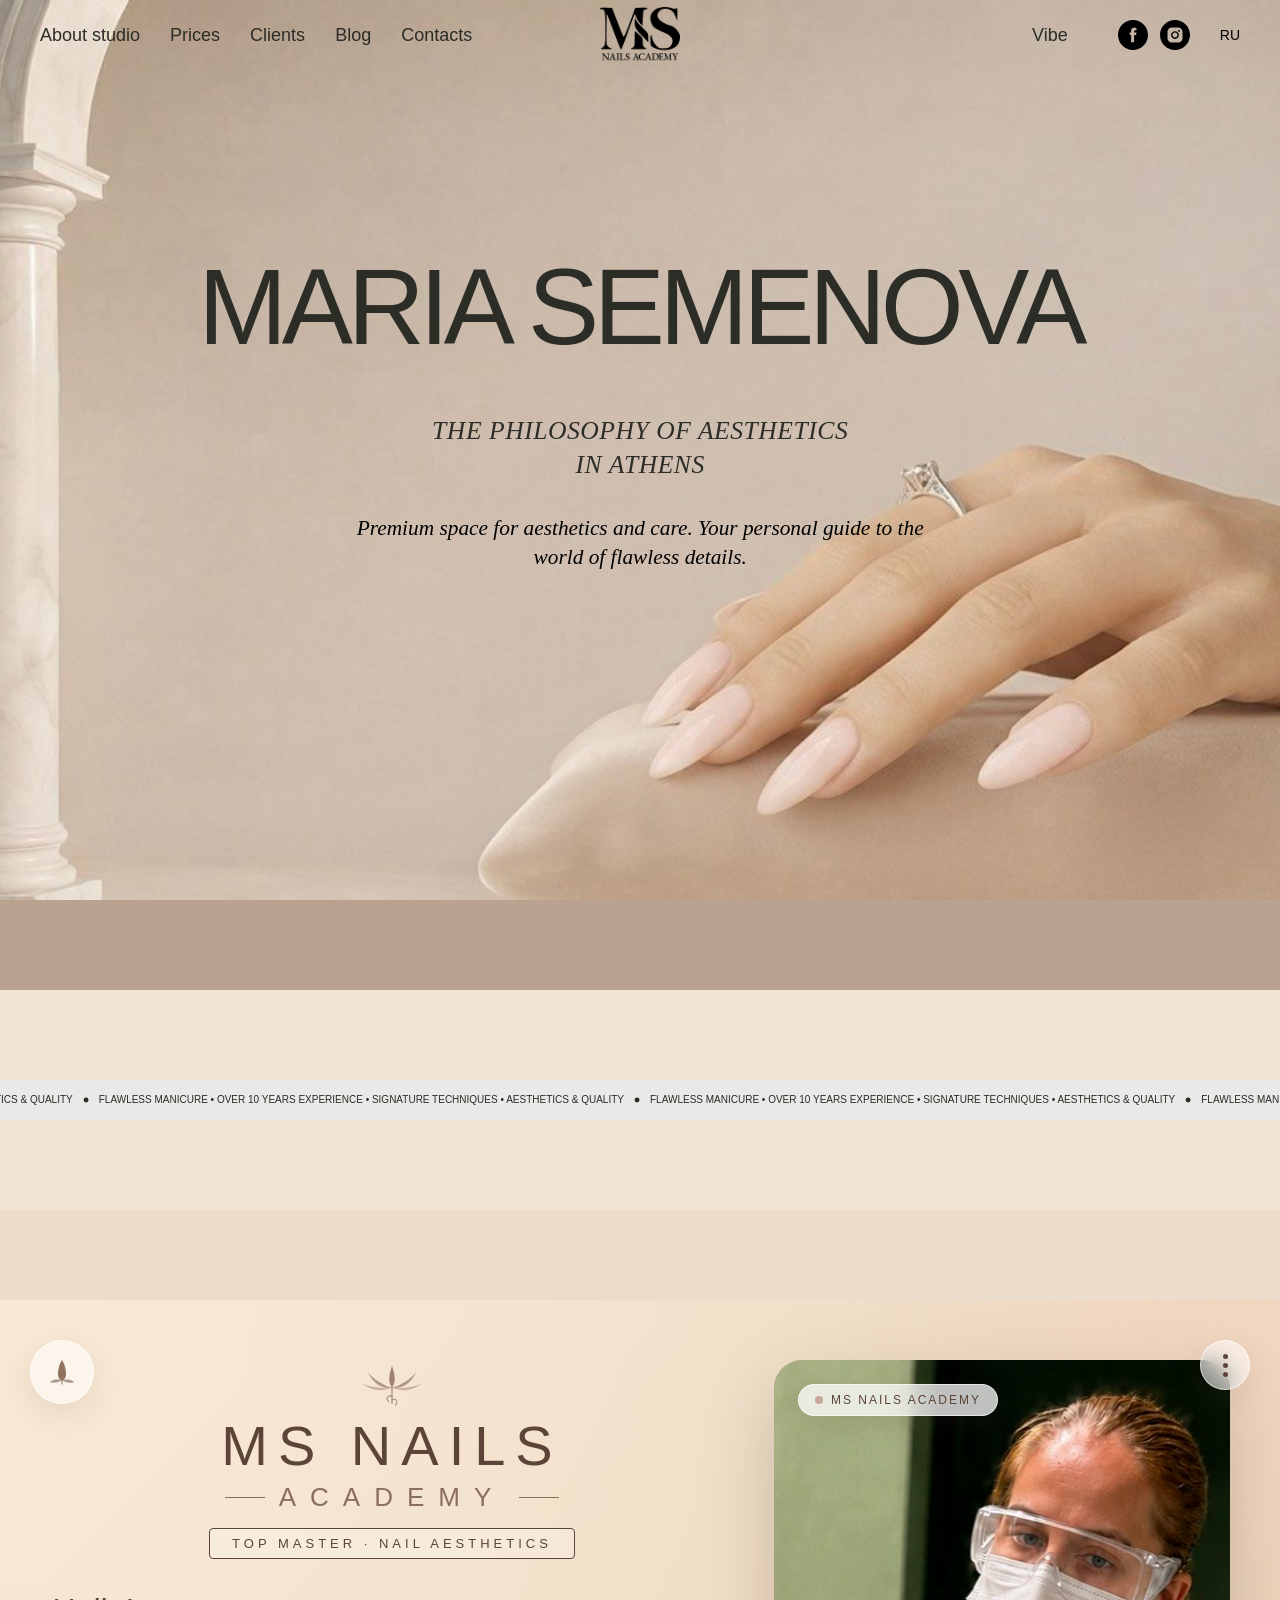
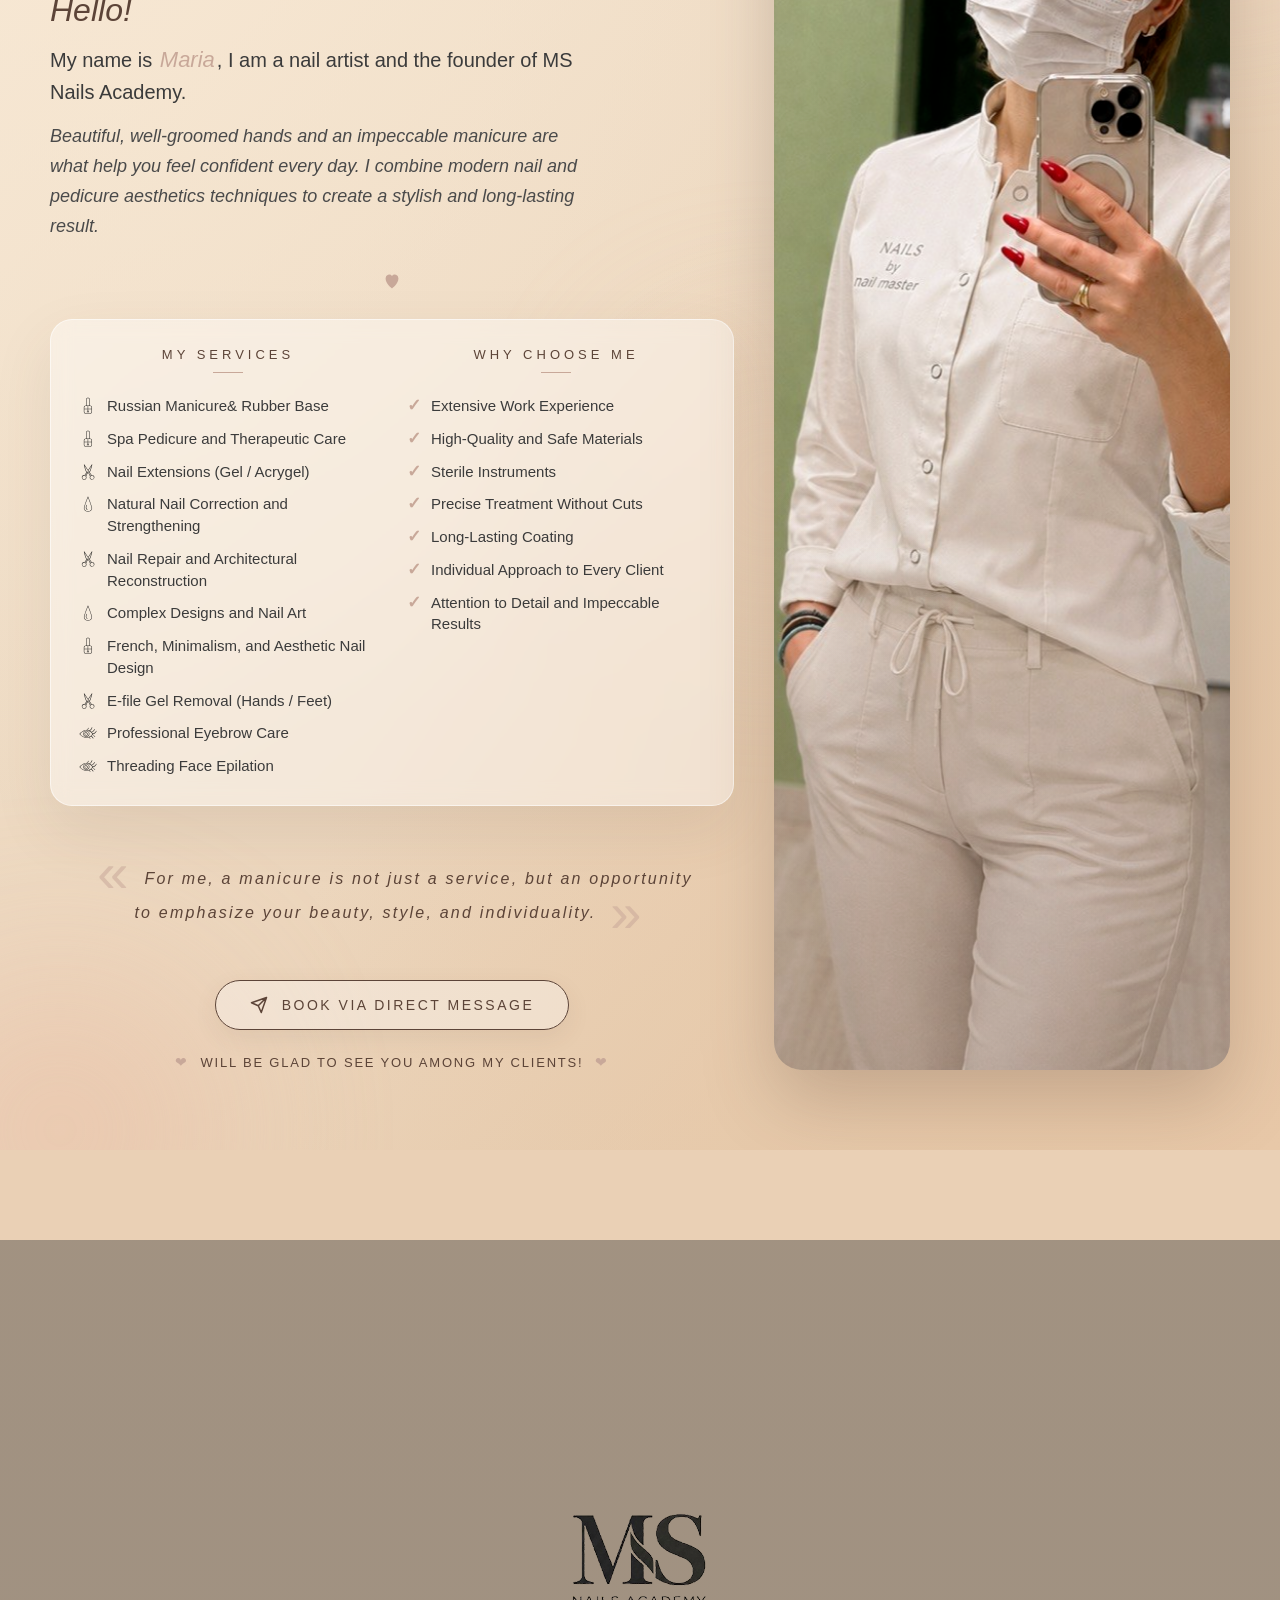
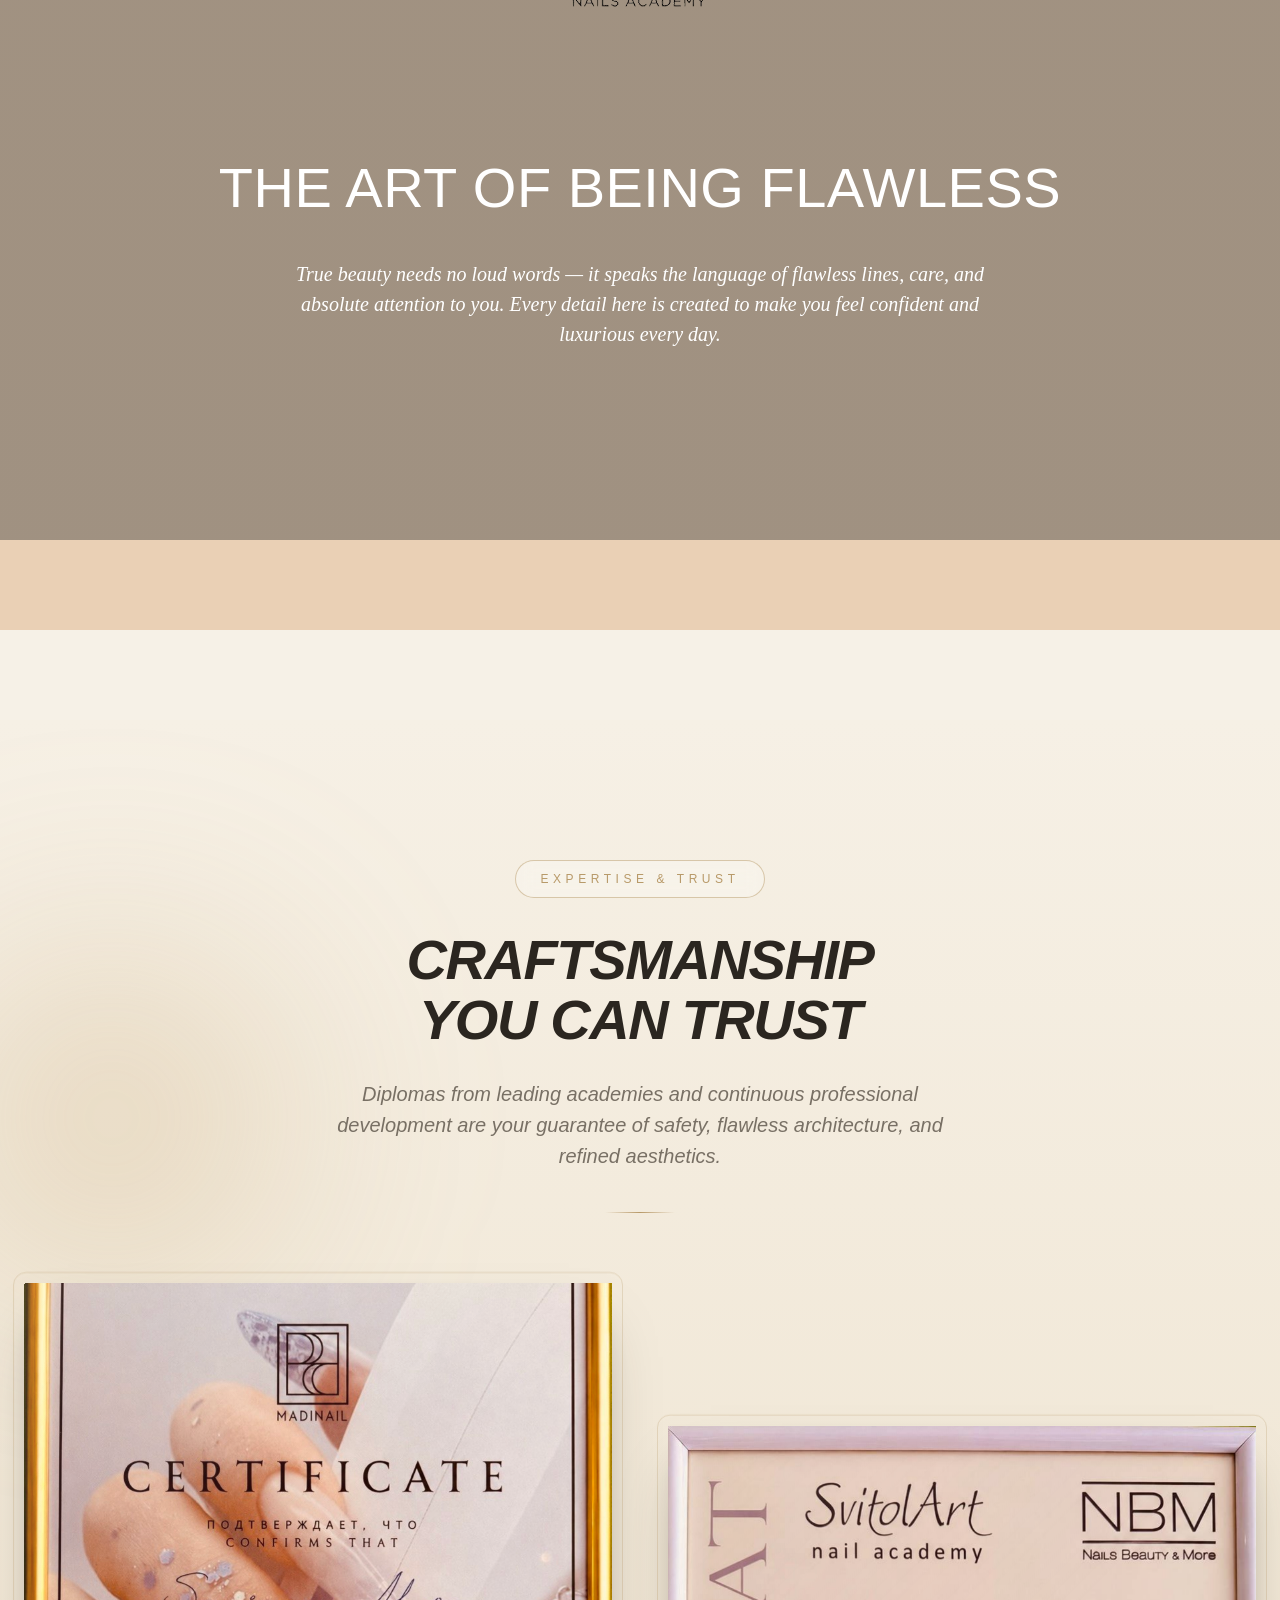
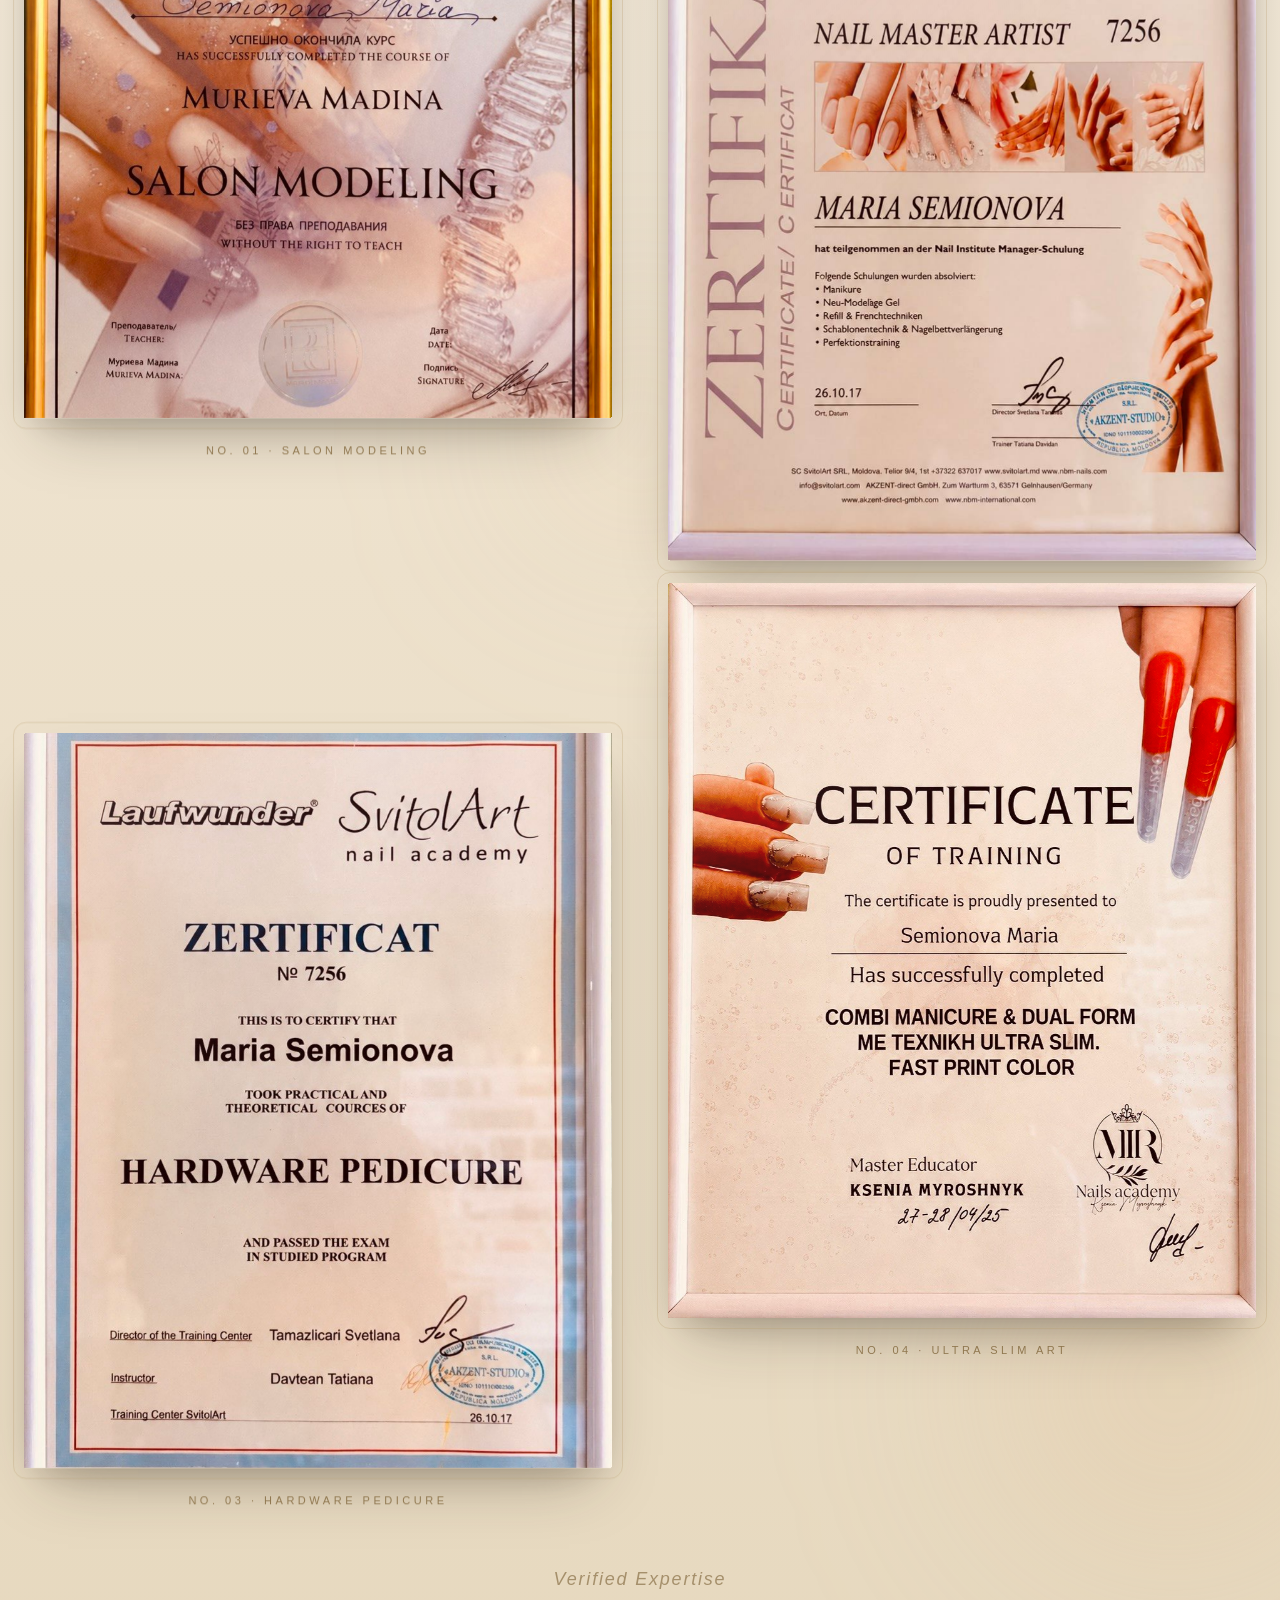
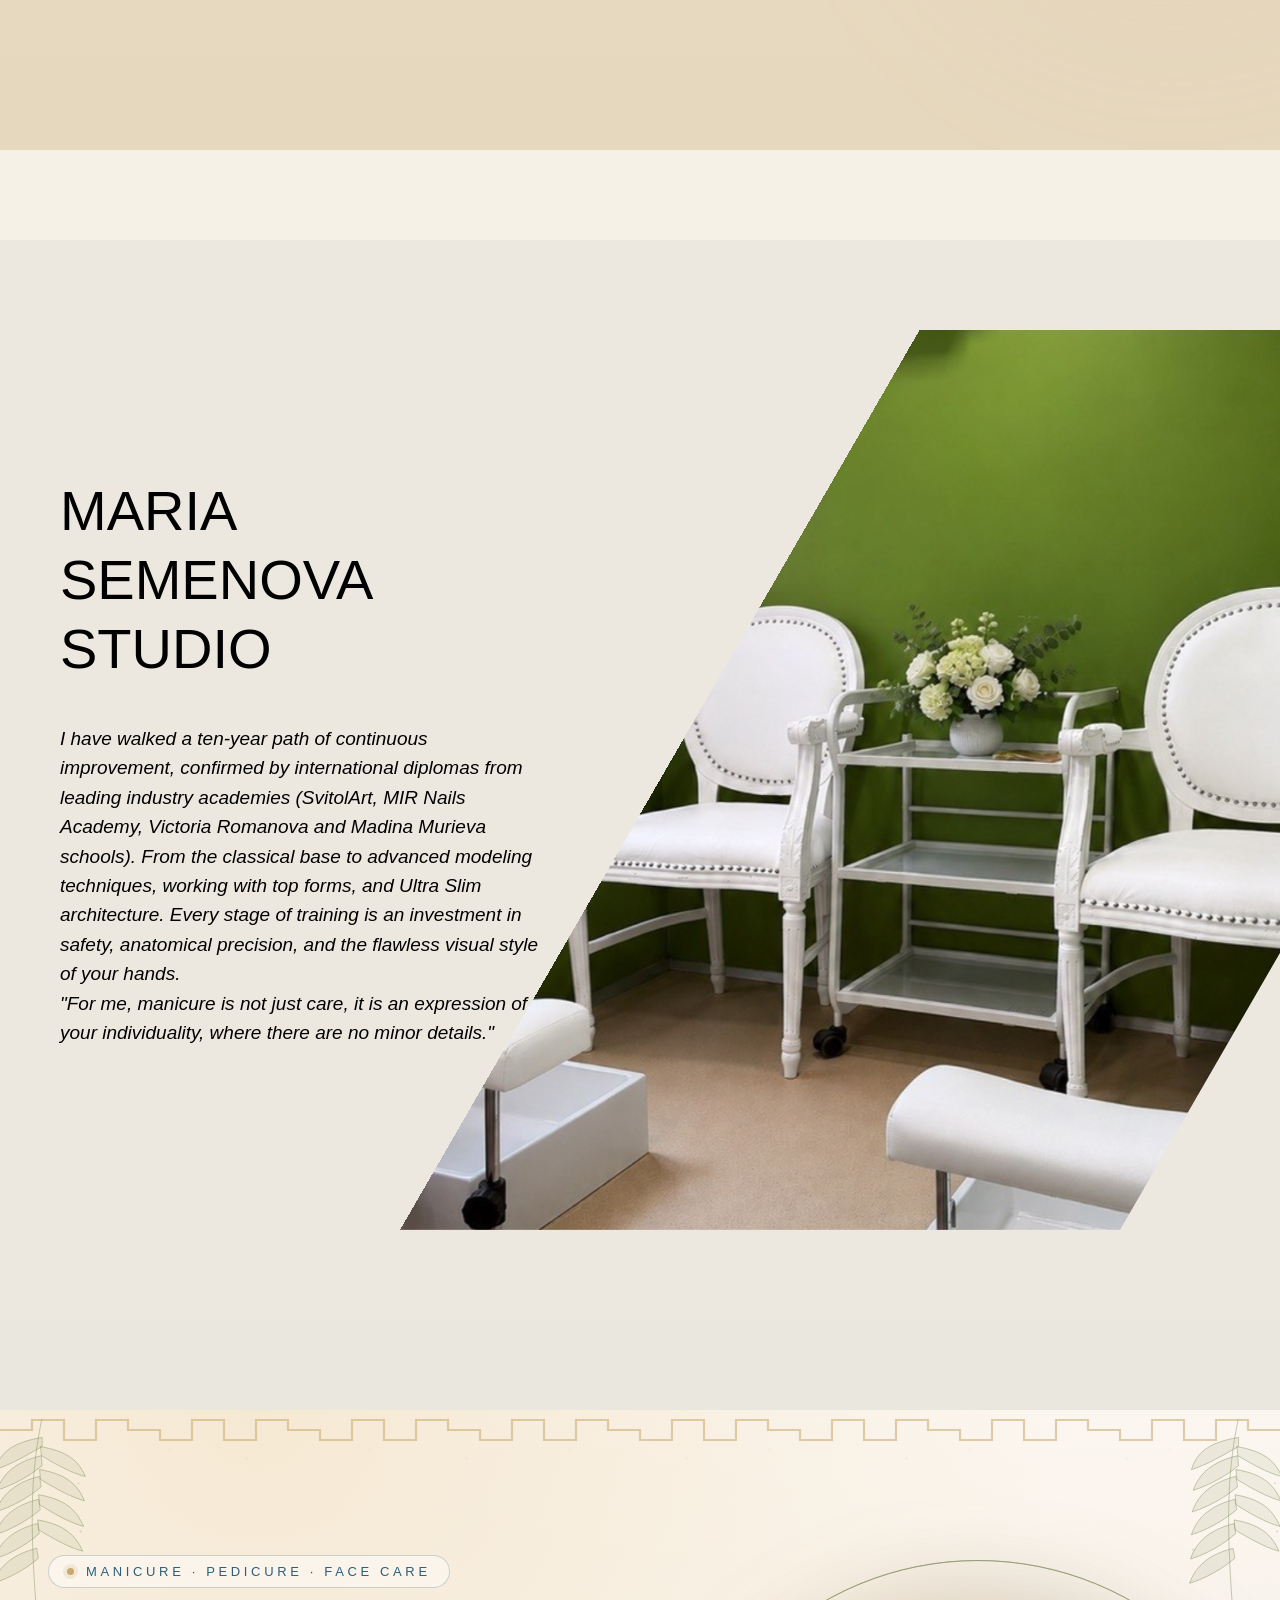
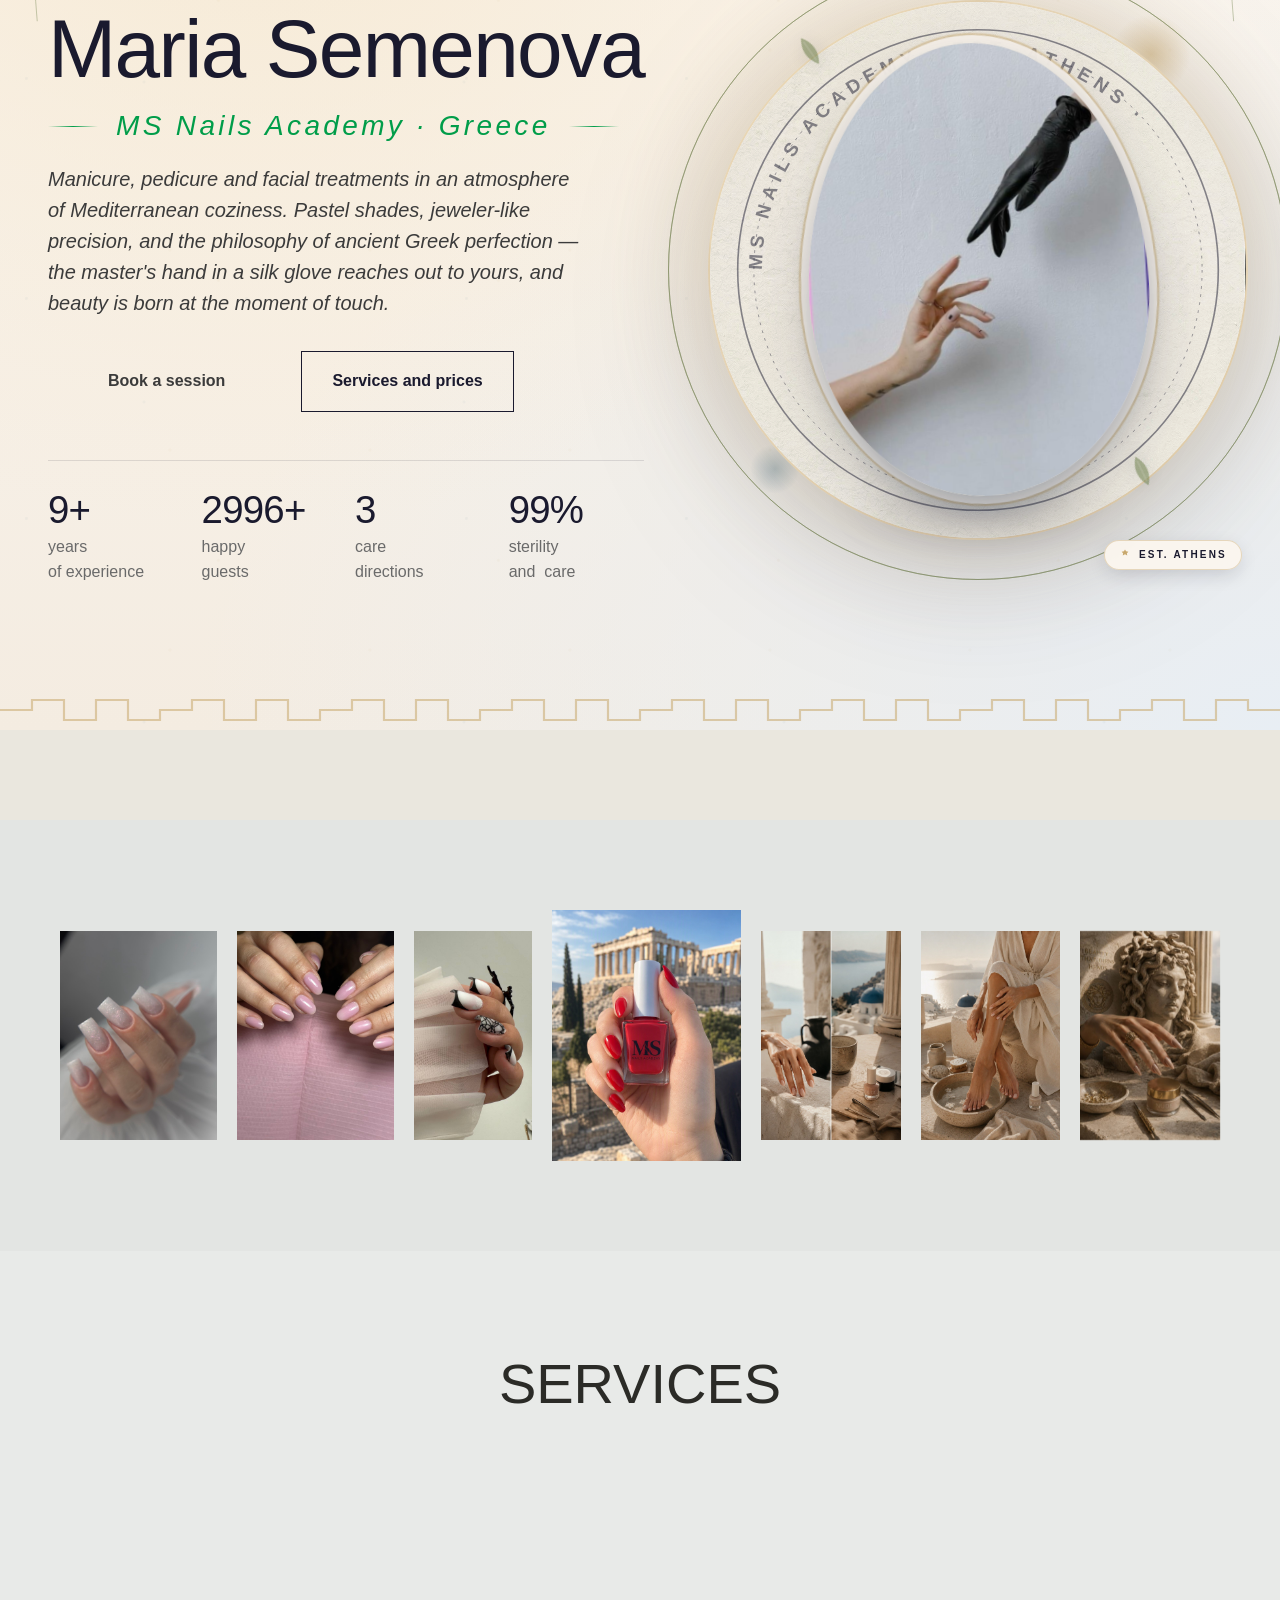
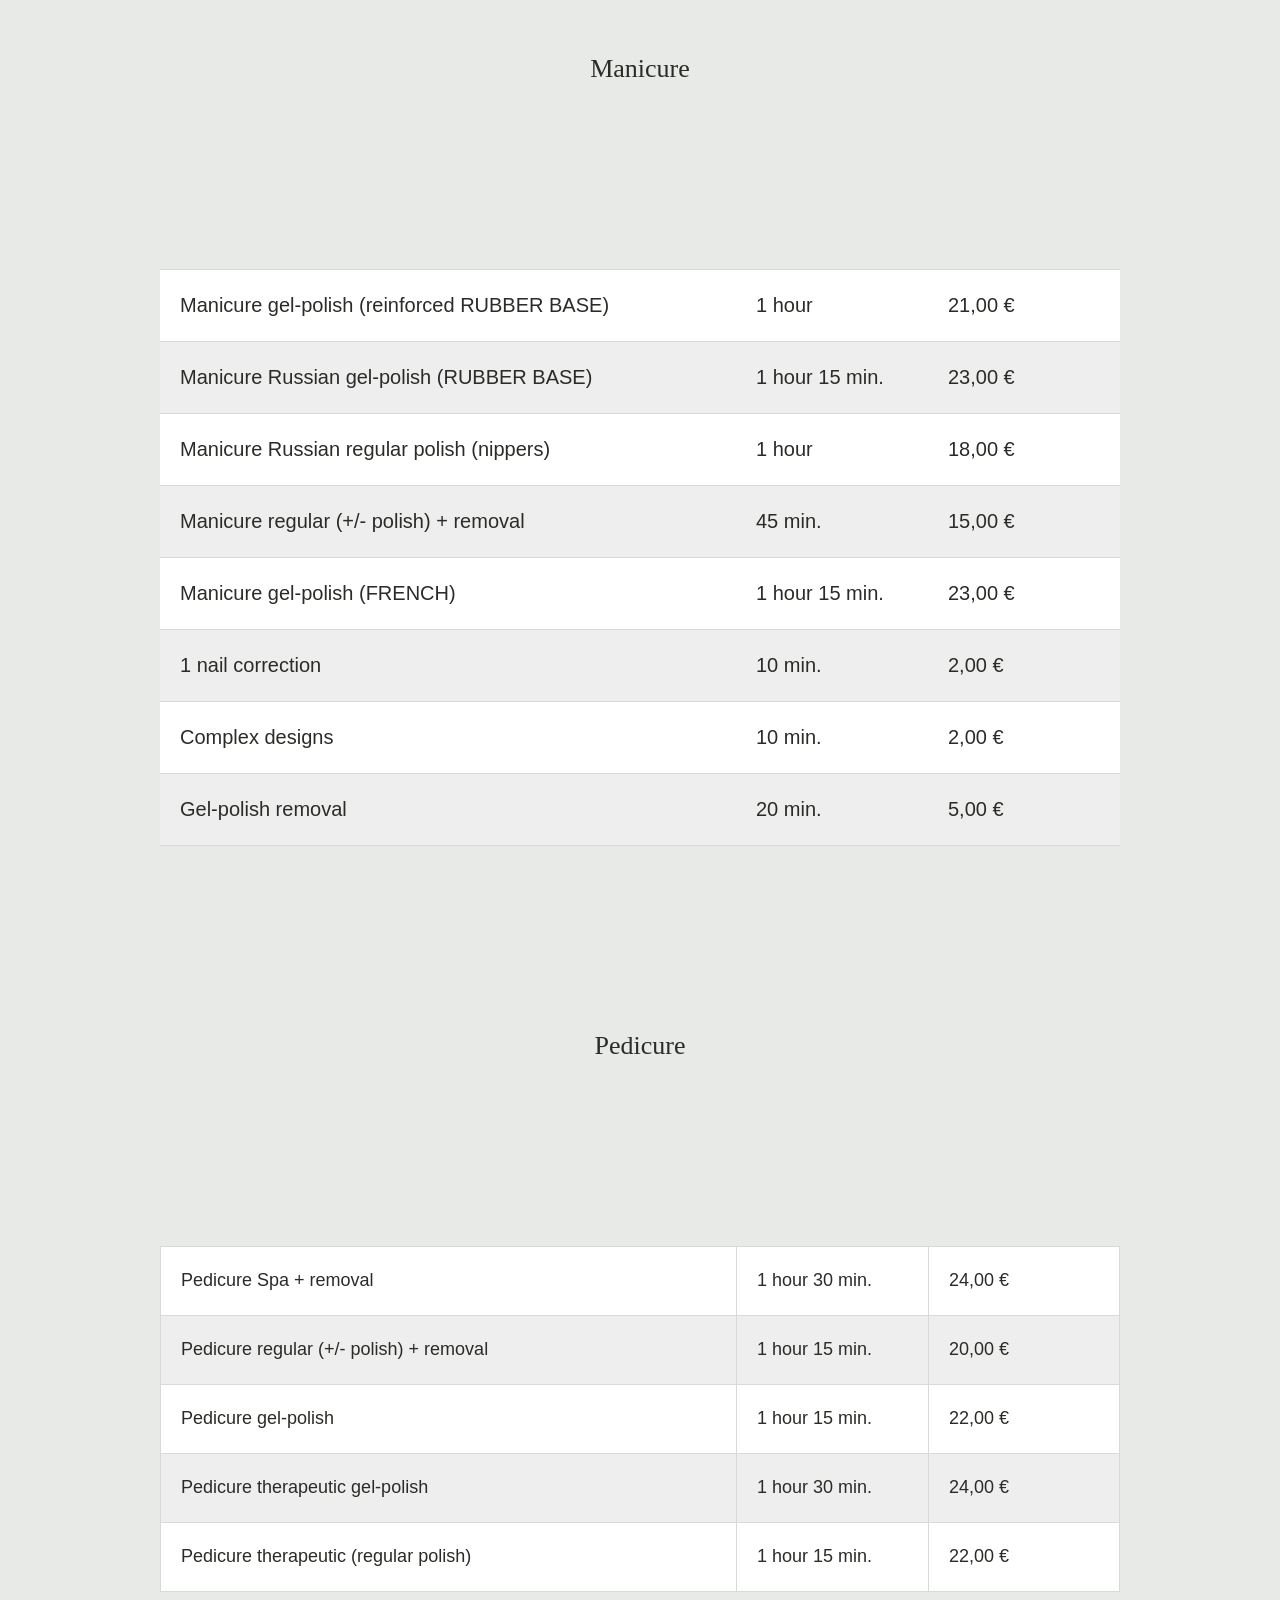
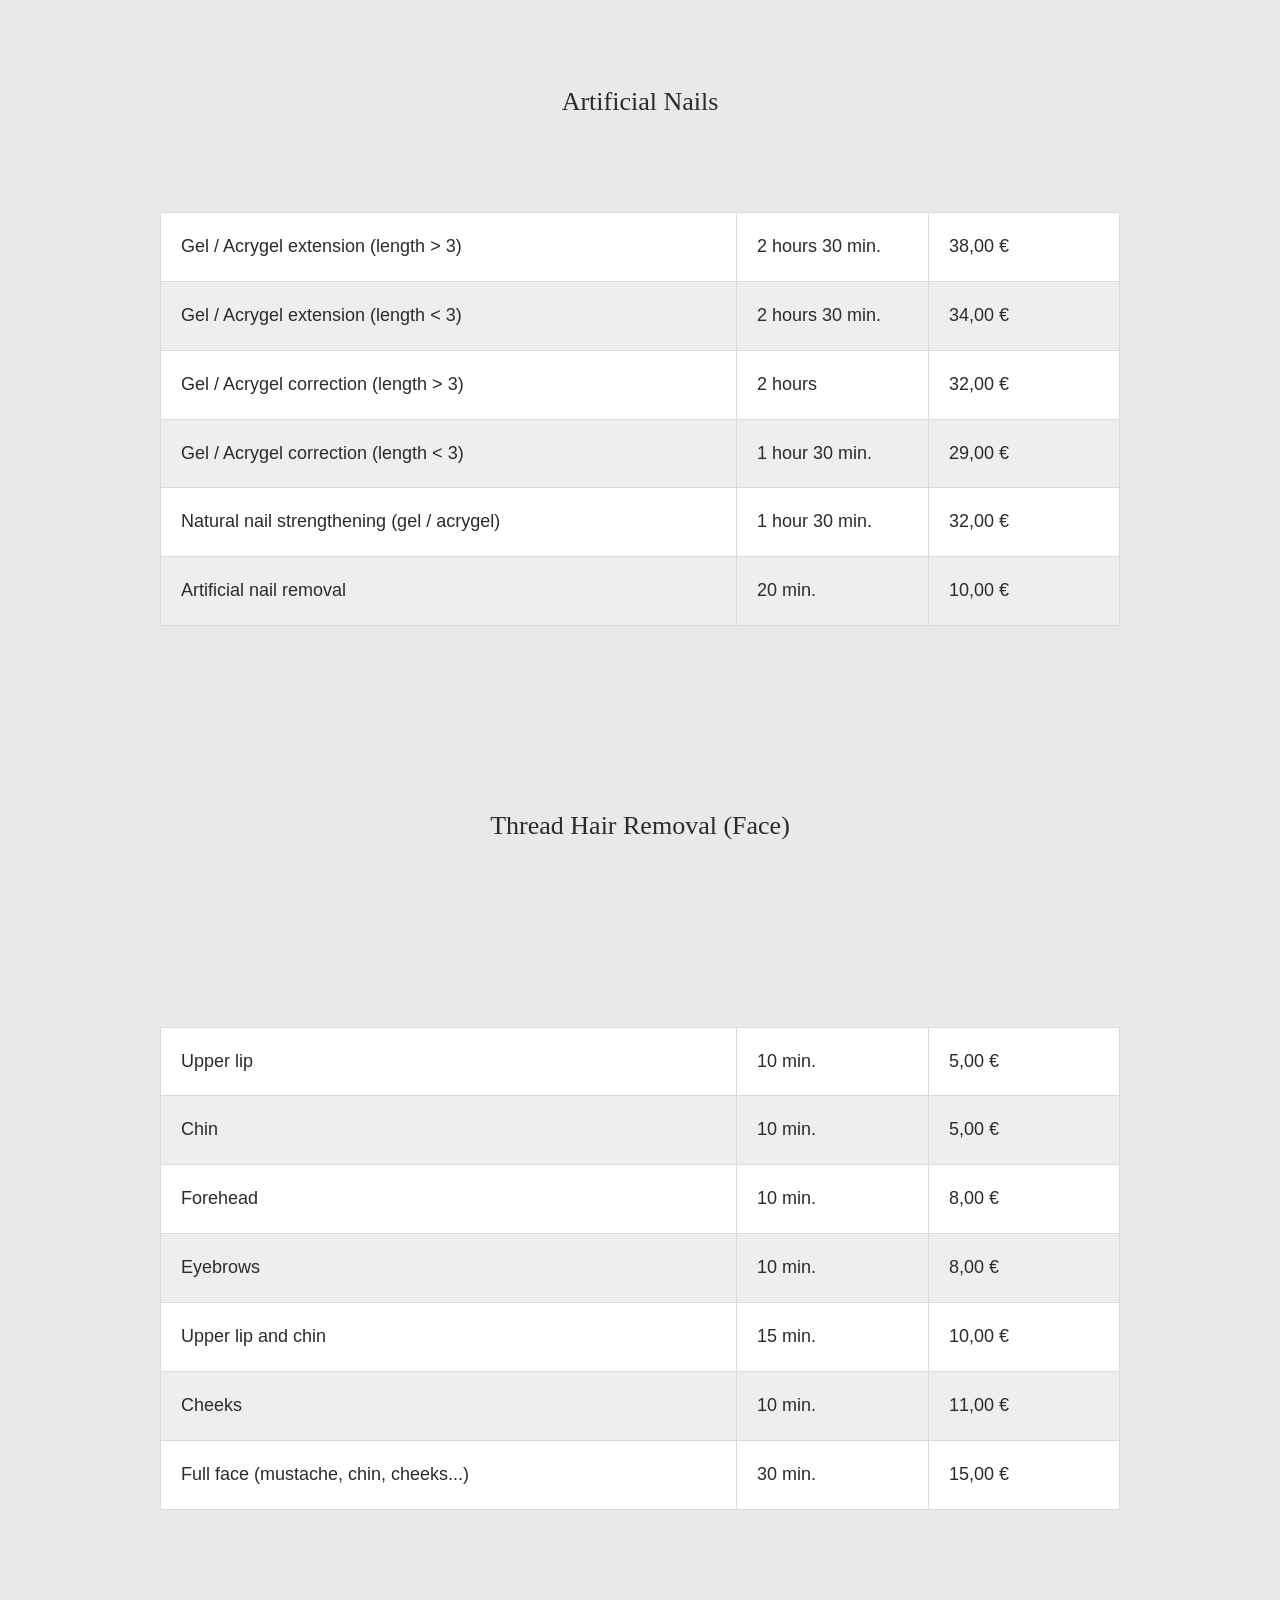
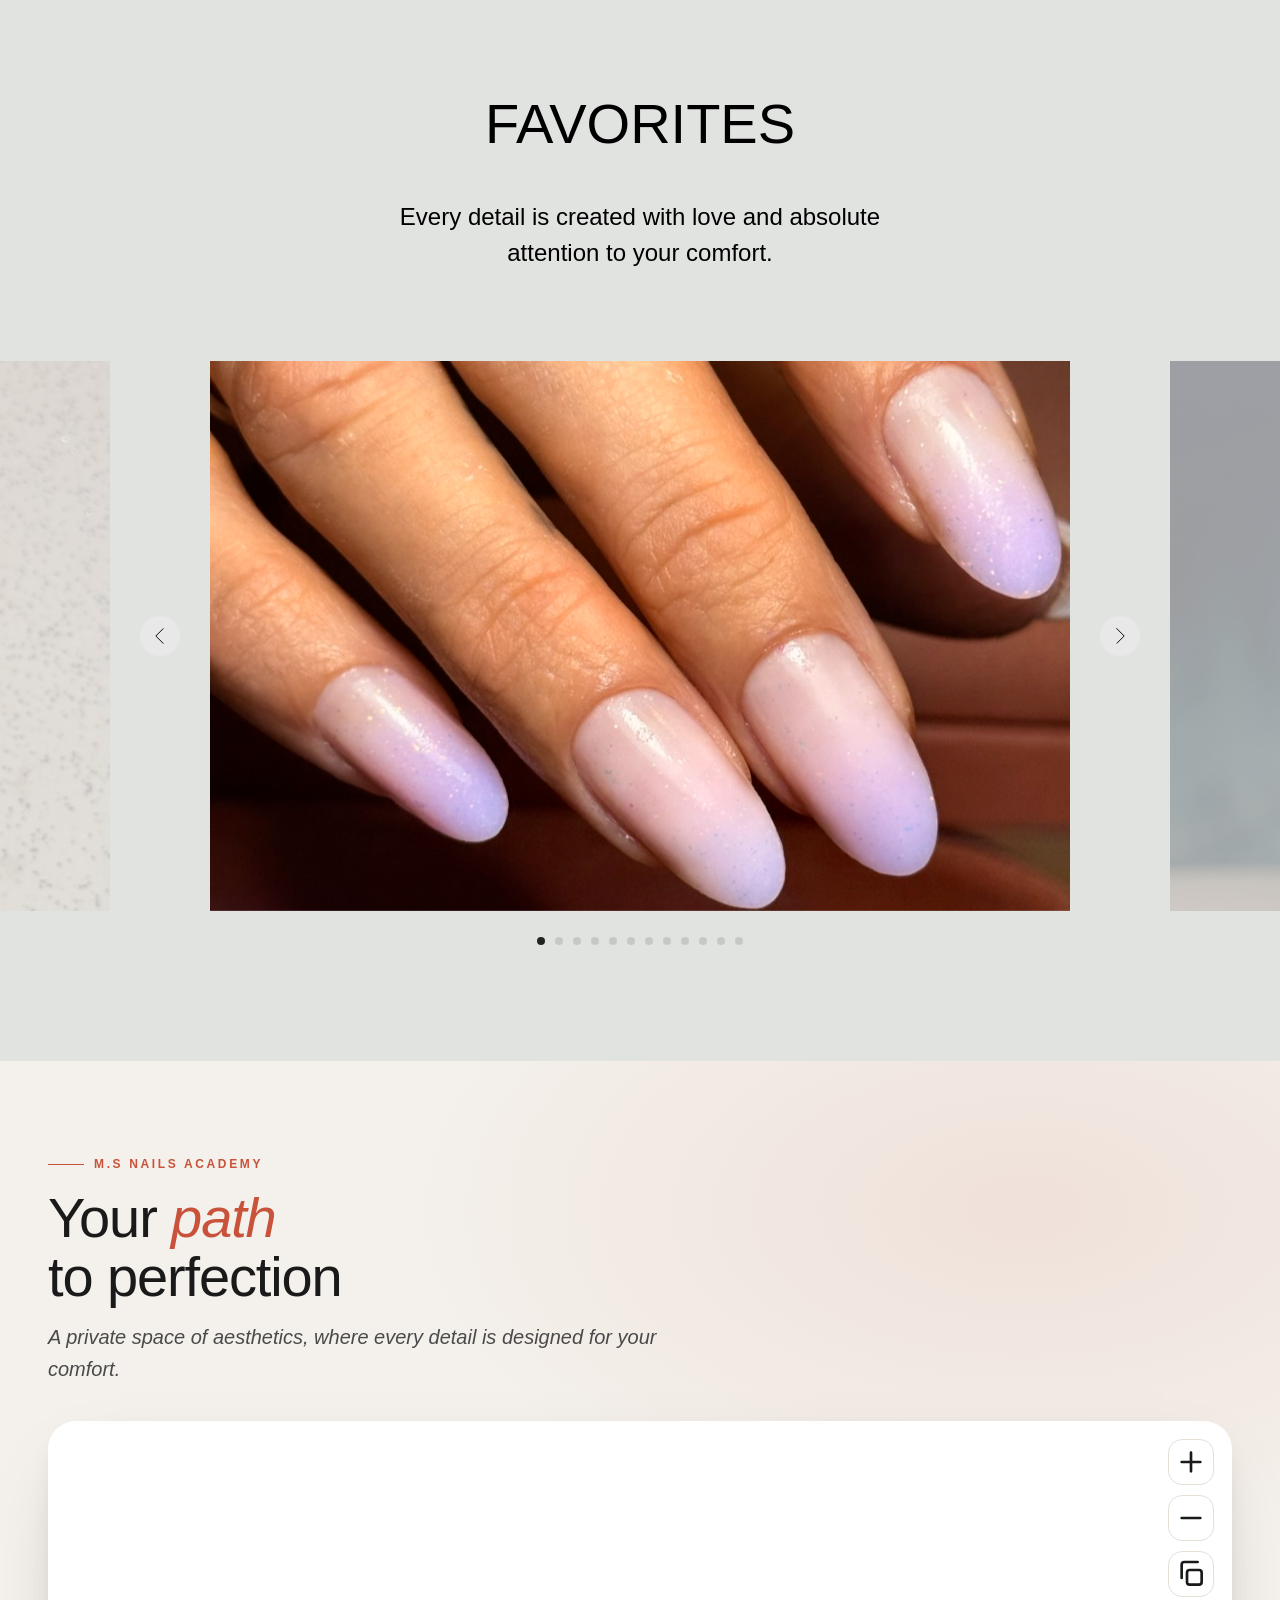
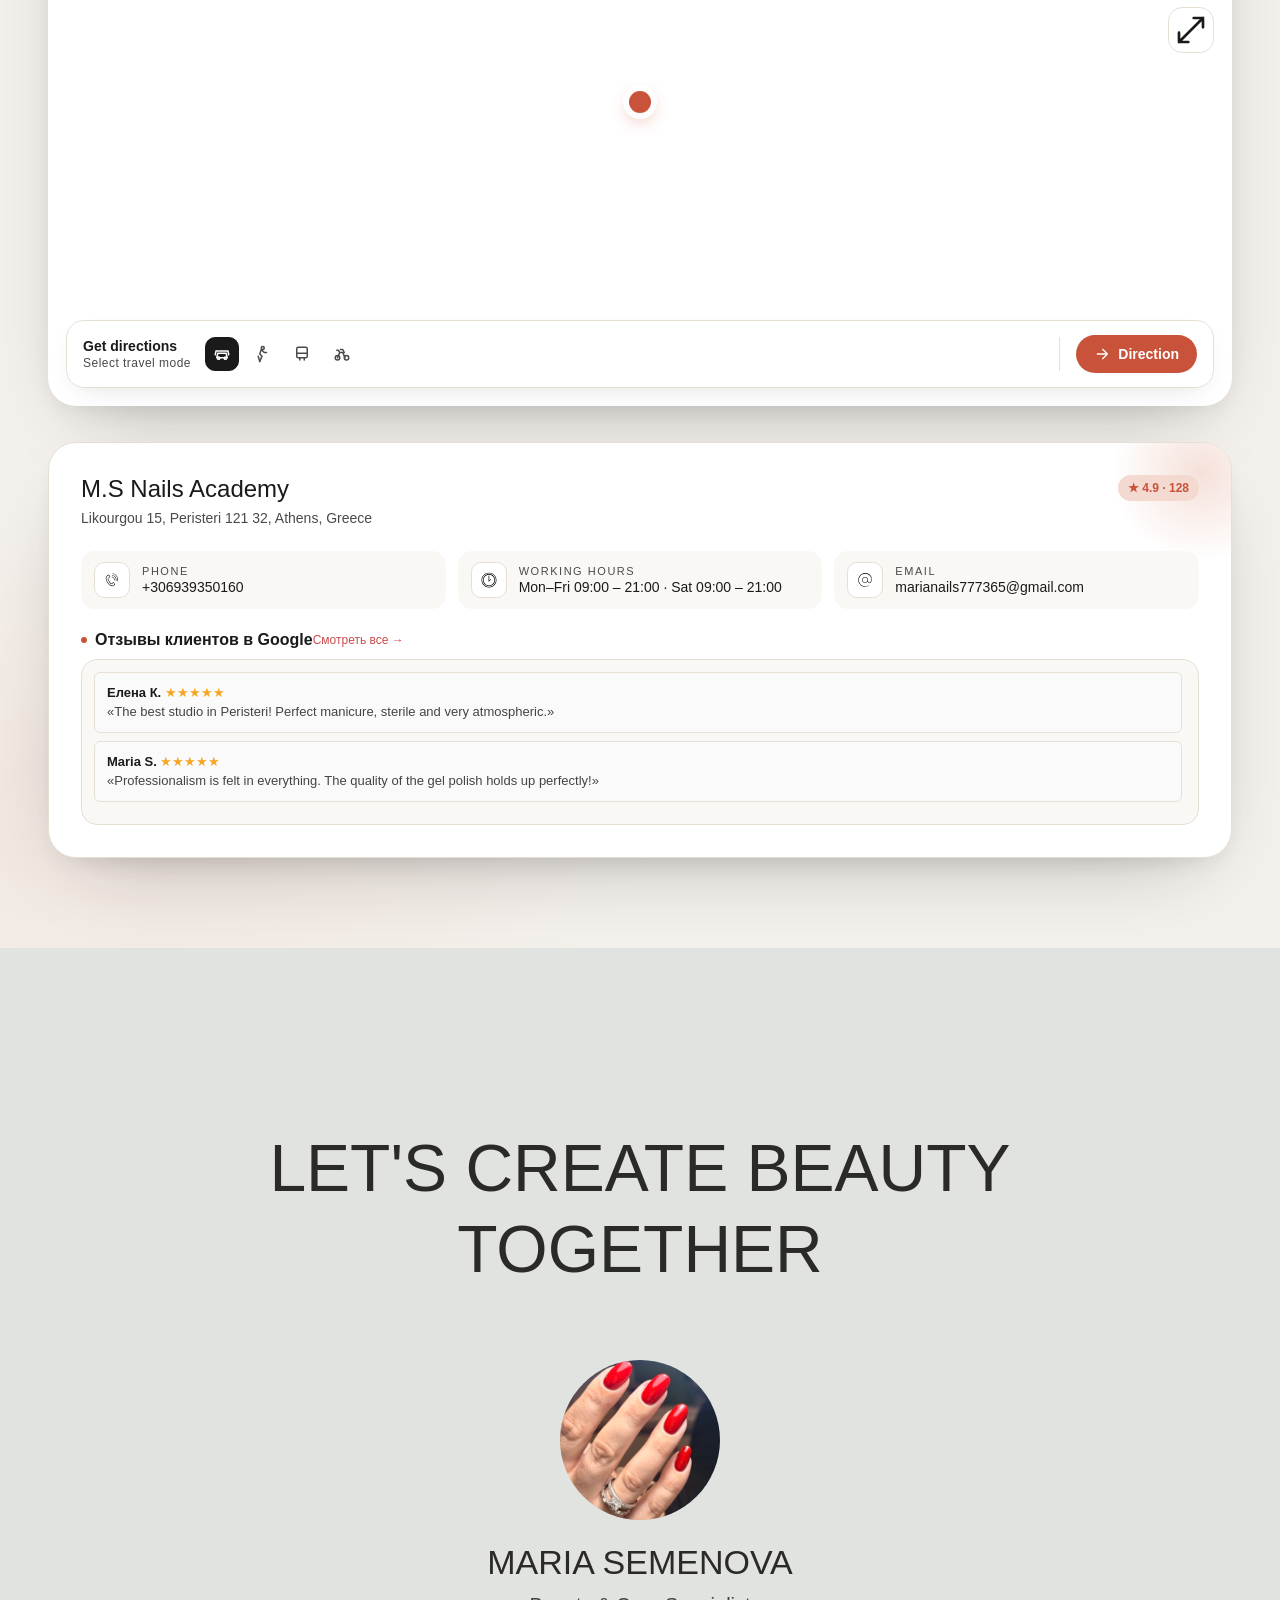
==== commit 776289f7: "Add working play/pause toggle for background vibe audio The "vibe" nav link on all three pages point" ====
--- a/nail-eng.html
+++ b/nail-eng.html
@@ -27,13 +27,13 @@
 imgfield="img"
 alt=""> </div> </div> <style>#rec2925460303 .t-menu-base__imglogo{max-width:80px;width:80px;}@media screen and (max-width:960px){#rec2925460303 .t-menu-base__imglogo{max-width:40px;width:40px;}}</style> <ul role="list" class="t-menu-base__list t-menu__list t-menu-base__list_rightside t-menu-base__list_align-left"> <li class="t-menu-base__list-item"> <div
 class="t-menu__link-wrapper" data-menu-submenu-hook=""> <a class="t-menu__link-item"
-href="#vibe" data-menu-item-number="6">Vibe</a> </div> </li> </ul> <div class="t-menu-base__rightwrapper t-menu-base__wrapper" style=""> <div class="t-menu-base__additionalwrapper"> <div class="t-sociallinks"> <ul role="list" class="t-sociallinks__wrapper" aria-label="Social media links"> <!-- new soclinks --><li class="t-sociallinks__item t-sociallinks__item_facebook"><a href="https://www.facebook.com/share/1c5vxPRgHh/?mibextid=wwXIfr" target="_blank" rel="nofollow" aria-label="facebook" style="width: 30px; height: 30px;"><svg class="t-sociallinks__svg" role="presentation" width=30px height=30px viewBox="0 0 100 100" fill="none" xmlns="http://www.w3.org/2000/svg"> <path fill-rule="evenodd" clip-rule="evenodd" d="M50 100c27.6142 0 50-22.3858 50-50S77.6142 0 50 0 0 22.3858 0 50s22.3858 50 50 50Zm3.431-73.9854c-2.5161.0701-5.171.6758-7.0464 2.4577-1.5488 1.4326-2.329 3.5177-2.5044 5.602-.0534 1.4908-.0458 2.9855-.0382 4.4796.0058 1.1205.0115 2.2407-.0085 3.3587-.6888.005-1.3797.0036-2.0709.0021-.9218-.0019-1.8441-.0038-2.7626.0096 0 .8921.0013 1.7855.0026 2.6797.0026 1.791.0052 3.5853-.0026 5.3799.9185.0134 1.8409.0115 2.7627.0096.6912-.0015 1.382-.0029 2.0708.0021.0155 3.5565.0127 7.1128.0098 10.669-.0036 4.4452-.0072 8.8903.0252 13.3354 1.8903-.0134 3.7765-.0115 5.6633-.0095 1.4152.0014 2.8306.0028 4.2484-.0022.0117-4.0009.0088-7.9986.0058-11.9963-.0029-3.9979-.0058-7.9957.0059-11.9964.9533-.005 1.9067-.0036 2.86-.0021 1.2713.0019 2.5425.0038 3.8137-.0096.396-2.679.7335-5.3814.9198-8.0947-1.2576-.0058-2.5155-.0058-3.7734-.0058-1.2578 0-2.5157 0-3.7734-.0059 0-.4689-.0007-.9378-.0014-1.4066-.0022-1.4063-.0044-2.8123.0131-4.2188.198-1.0834 1.3158-1.9104 2.3992-1.8403h5.1476c.0117-2.8069.0117-5.602 0-8.4089-.6636 0-1.3273-.0007-1.9911-.0014-1.9915-.0022-3.9832-.0044-5.975.0131Z" fill="#000000"/> </svg></a></li>&nbsp;<li class="t-sociallinks__item t-sociallinks__item_instagram"><a href="https://www.instagram.com/maria_sem_nails_academy?igsi=dnQycDVudXZkY2k2" target="_blank" rel="nofollow" aria-label="instagram" style="width: 30px; height: 30px;"><svg class="t-sociallinks__svg" role="presentation" width=30px height=30px viewBox="0 0 100 100" fill="none" xmlns="http://www.w3.org/2000/svg"> <path fill-rule="evenodd" clip-rule="evenodd" d="M50 100C77.6142 100 100 77.6142 100 50C100 22.3858 77.6142 0 50 0C22.3858 0 0 22.3858 0 50C0 77.6142 22.3858 100 50 100ZM25 39.3918C25 31.4558 31.4566 25 39.3918 25H60.6082C68.5442 25 75 31.4566 75 39.3918V60.8028C75 68.738 68.5442 75.1946 60.6082 75.1946H39.3918C31.4558 75.1946 25 68.738 25 60.8028V39.3918ZM36.9883 50.0054C36.9883 42.8847 42.8438 37.0922 50.0397 37.0922C57.2356 37.0922 63.0911 42.8847 63.0911 50.0054C63.0911 57.1252 57.2356 62.9177 50.0397 62.9177C42.843 62.9177 36.9883 57.1252 36.9883 50.0054ZM41.7422 50.0054C41.7422 54.5033 45.4641 58.1638 50.0397 58.1638C54.6153 58.1638 58.3372 54.5041 58.3372 50.0054C58.3372 45.5066 54.6145 41.8469 50.0397 41.8469C45.4641 41.8469 41.7422 45.5066 41.7422 50.0054ZM63.3248 39.6355C65.0208 39.6355 66.3956 38.2606 66.3956 36.5646C66.3956 34.8687 65.0208 33.4938 63.3248 33.4938C61.6288 33.4938 60.2539 34.8687 60.2539 36.5646C60.2539 38.2606 61.6288 39.6355 63.3248 39.6355Z" fill="#000000"/> </svg></a></li><!-- /new soclinks --> </ul> </div> <div class="t-menu-base__langs-wrapper"> <button class="t-menu-base__langs-button js-lang-button">
+href="#vibe" id="vibeToggle" data-menu-item-number="6">Vibe</a> </div> </li> </ul> <div class="t-menu-base__rightwrapper t-menu-base__wrapper" style=""> <div class="t-menu-base__additionalwrapper"> <div class="t-sociallinks"> <ul role="list" class="t-sociallinks__wrapper" aria-label="Social media links"> <!-- new soclinks --><li class="t-sociallinks__item t-sociallinks__item_facebook"><a href="https://www.facebook.com/share/1c5vxPRgHh/?mibextid=wwXIfr" target="_blank" rel="nofollow" aria-label="facebook" style="width: 30px; height: 30px;"><svg class="t-sociallinks__svg" role="presentation" width=30px height=30px viewBox="0 0 100 100" fill="none" xmlns="http://www.w3.org/2000/svg"> <path fill-rule="evenodd" clip-rule="evenodd" d="M50 100c27.6142 0 50-22.3858 50-50S77.6142 0 50 0 0 22.3858 0 50s22.3858 50 50 50Zm3.431-73.9854c-2.5161.0701-5.171.6758-7.0464 2.4577-1.5488 1.4326-2.329 3.5177-2.5044 5.602-.0534 1.4908-.0458 2.9855-.0382 4.4796.0058 1.1205.0115 2.2407-.0085 3.3587-.6888.005-1.3797.0036-2.0709.0021-.9218-.0019-1.8441-.0038-2.7626.0096 0 .8921.0013 1.7855.0026 2.6797.0026 1.791.0052 3.5853-.0026 5.3799.9185.0134 1.8409.0115 2.7627.0096.6912-.0015 1.382-.0029 2.0708.0021.0155 3.5565.0127 7.1128.0098 10.669-.0036 4.4452-.0072 8.8903.0252 13.3354 1.8903-.0134 3.7765-.0115 5.6633-.0095 1.4152.0014 2.8306.0028 4.2484-.0022.0117-4.0009.0088-7.9986.0058-11.9963-.0029-3.9979-.0058-7.9957.0059-11.9964.9533-.005 1.9067-.0036 2.86-.0021 1.2713.0019 2.5425.0038 3.8137-.0096.396-2.679.7335-5.3814.9198-8.0947-1.2576-.0058-2.5155-.0058-3.7734-.0058-1.2578 0-2.5157 0-3.7734-.0059 0-.4689-.0007-.9378-.0014-1.4066-.0022-1.4063-.0044-2.8123.0131-4.2188.198-1.0834 1.3158-1.9104 2.3992-1.8403h5.1476c.0117-2.8069.0117-5.602 0-8.4089-.6636 0-1.3273-.0007-1.9911-.0014-1.9915-.0022-3.9832-.0044-5.975.0131Z" fill="#000000"/> </svg></a></li>&nbsp;<li class="t-sociallinks__item t-sociallinks__item_instagram"><a href="https://www.instagram.com/maria_sem_nails_academy?igsi=dnQycDVudXZkY2k2" target="_blank" rel="nofollow" aria-label="instagram" style="width: 30px; height: 30px;"><svg class="t-sociallinks__svg" role="presentation" width=30px height=30px viewBox="0 0 100 100" fill="none" xmlns="http://www.w3.org/2000/svg"> <path fill-rule="evenodd" clip-rule="evenodd" d="M50 100C77.6142 100 100 77.6142 100 50C100 22.3858 77.6142 0 50 0C22.3858 0 0 22.3858 0 50C0 77.6142 22.3858 100 50 100ZM25 39.3918C25 31.4558 31.4566 25 39.3918 25H60.6082C68.5442 25 75 31.4566 75 39.3918V60.8028C75 68.738 68.5442 75.1946 60.6082 75.1946H39.3918C31.4558 75.1946 25 68.738 25 60.8028V39.3918ZM36.9883 50.0054C36.9883 42.8847 42.8438 37.0922 50.0397 37.0922C57.2356 37.0922 63.0911 42.8847 63.0911 50.0054C63.0911 57.1252 57.2356 62.9177 50.0397 62.9177C42.843 62.9177 36.9883 57.1252 36.9883 50.0054ZM41.7422 50.0054C41.7422 54.5033 45.4641 58.1638 50.0397 58.1638C54.6153 58.1638 58.3372 54.5041 58.3372 50.0054C58.3372 45.5066 54.6145 41.8469 50.0397 41.8469C45.4641 41.8469 41.7422 45.5066 41.7422 50.0054ZM63.3248 39.6355C65.0208 39.6355 66.3956 38.2606 66.3956 36.5646C66.3956 34.8687 65.0208 33.4938 63.3248 33.4938C61.6288 33.4938 60.2539 34.8687 60.2539 36.5646C60.2539 38.2606 61.6288 39.6355 63.3248 39.6355Z" fill="#000000"/> </svg></a></li><!-- /new soclinks --> </ul> </div> <div class="t-menu-base__langs-wrapper"> <button class="t-menu-base__langs-button js-lang-button">
 RU
 </button> <ul class="t-menu-base__langs t-menu-base__langs_dropdown"> <li class="t-menu-base__langs-item"> <a
 style=""
-href="/nailsm_ru"> <span class="t-menu-base__lang-code">RU</span> </a> </li> <li class="t-menu-base__langs-item"> <a
+href="nailsm_ru.html"> <span class="t-menu-base__lang-code">RU</span> </a> </li> <li class="t-menu-base__langs-item"> <a
 style=""
-href="https://solidly-sensible-spinach.tilda.ws/page182095603.html"> <span class="t-menu-base__lang-code">EL</span> </a> </li> </ul> </div> <style>#rec2925460303 .t-menu-base__langs.t-menu-base__langs_dropdown .t-menu-base__langs-item a{transition:color 0.3s ease-in-out,opacity 0.3s ease-in-out;}#rec2925460303 .t-menu-base__langs.t-menu-base__langs_dropdown .t-menu-base__langs-item a:not(.t-active):not(.tooltipstered):hover{color:#606060 !important;}#rec2925460303 .t-menu-base__langs.t-menu-base__langs_dropdown .t-menu-base__langs-item a{color:#000000 !important;}#rec2925460303 .t-menu-base__langs.t-menu-base__langs_dropdown .t-menu-base__langs-item a.t-active{color:#000000 !important;}#rec2925460303 .t-menu-base__langs.t-menu-base__langs_dropdown{}@media screen and (min-width:961px){#rec2925460303 .t-menu-base__langs.t-menu-base__langs_dropdown{text-align:left;border-radius:4px;border:1px solid #eeeeee;box-shadow:0px 15px 30px -10px rgba(0,11,48,0.2);}}</style> </div> </div> </div> </div> </div> <script>t_onReady(function() {t_onFuncLoad('t_menuBase__interactFromKeyboard',function() {t_menuBase__interactFromKeyboard('2925460303');});t_onFuncLoad('t1272_init',function() {t1272_init('2925460303');});t_onFuncLoad('t_menuBase__setBGcolor',function() {t_menuBase__setBGcolor('2925460303','.t-menu-base, .t-menu-base__maincontainer');window.addEventListener('resize',t_throttle(function() {t_menuBase__setBGcolor('2925460303','.t-menu-base, .t-menu-base__maincontainer');}));});});t_onReady(function() {t_onFuncLoad('t1272_createMobileMenu',function() {t1272_createMobileMenu('2925460303');});});t_onReady(function() {t_onFuncLoad('t_menuBase__highlightActiveLinks',function() {t_menuBase__highlightActiveLinks('.t-menu-base__list-item a');});t_onFuncLoad('t_menuBase__findAnchorLinks',function() {t_menuBase__findAnchorLinks('2925460303','.t-menu-base__list-item a');});});t_onReady(function(){var rec=document.querySelector('#rec2925460303');if(!rec) return
+href="index.html"> <span class="t-menu-base__lang-code">EL</span> </a> </li> </ul> </div> <style>#rec2925460303 .t-menu-base__langs.t-menu-base__langs_dropdown .t-menu-base__langs-item a{transition:color 0.3s ease-in-out,opacity 0.3s ease-in-out;}#rec2925460303 .t-menu-base__langs.t-menu-base__langs_dropdown .t-menu-base__langs-item a:not(.t-active):not(.tooltipstered):hover{color:#606060 !important;}#rec2925460303 .t-menu-base__langs.t-menu-base__langs_dropdown .t-menu-base__langs-item a{color:#000000 !important;}#rec2925460303 .t-menu-base__langs.t-menu-base__langs_dropdown .t-menu-base__langs-item a.t-active{color:#000000 !important;}#rec2925460303 .t-menu-base__langs.t-menu-base__langs_dropdown{}@media screen and (min-width:961px){#rec2925460303 .t-menu-base__langs.t-menu-base__langs_dropdown{text-align:left;border-radius:4px;border:1px solid #eeeeee;box-shadow:0px 15px 30px -10px rgba(0,11,48,0.2);}}</style> </div> </div> </div> </div> </div> <script>t_onReady(function() {t_onFuncLoad('t_menuBase__interactFromKeyboard',function() {t_menuBase__interactFromKeyboard('2925460303');});t_onFuncLoad('t1272_init',function() {t1272_init('2925460303');});t_onFuncLoad('t_menuBase__setBGcolor',function() {t_menuBase__setBGcolor('2925460303','.t-menu-base, .t-menu-base__maincontainer');window.addEventListener('resize',t_throttle(function() {t_menuBase__setBGcolor('2925460303','.t-menu-base, .t-menu-base__maincontainer');}));});});t_onReady(function() {t_onFuncLoad('t1272_createMobileMenu',function() {t1272_createMobileMenu('2925460303');});});t_onReady(function() {t_onFuncLoad('t_menuBase__highlightActiveLinks',function() {t_menuBase__highlightActiveLinks('.t-menu-base__list-item a');});t_onFuncLoad('t_menuBase__findAnchorLinks',function() {t_menuBase__findAnchorLinks('2925460303','.t-menu-base__list-item a');});});t_onReady(function(){var rec=document.querySelector('#rec2925460303');if(!rec) return
 rec.setAttribute('data-animationappear','off');rec.style.opacity=1;});</script> <style>#rec2925460303 .t-menu__link-item{}@supports (overflow:-webkit-marquee) and (justify-content:inherit){#rec2925460303 .t-menu__link-item,#rec2925460303 .t-menu__link-item.t-active{opacity:1 !important;}}</style> <style>#rec2925460303 .t-menu-base__textlogo{font-size:62px;line-height:1;font-weight:600;}#rec2925460303 a.t-menu__link-item{font-size:18px;font-weight:400;color:#2c2c27;font-family:var(--t-headline-font,Arial);}@media screen and (max-width:480px),(orientation:landscape) and (max-height:480px){#rec2925460303 a.t-menu__link-item{font-size:16px;}}#rec2925460303 .t-menu-base__right_descr{font-size:14px;color:#2b2b27;}@media screen and (max-width:480px),(orientation:landscape) and (max-height:480px){#rec2925460303 .t-menu-base__right_descr{font-size:16px;}}#rec2925460303 .t-menu-base__langs_flex .t-menu-base__langs-item a{font-size:14px;font-family:var(--t-text-font,Arial);font-weight:400;text-transform:capitalize;}@media screen and (max-width:480px),(orientation:landscape) and (max-height:480px){#rec2925460303 .t-menu-base__langs_flex .t-menu-base__langs-item a{font-size:16px;}}#rec2925460303 .t-menu-base__langs-button{font-size:14px;font-family:var(--t-text-font,Arial);font-weight:400;text-transform:capitalize;}@media screen and (max-width:480px),(orientation:landscape) and (max-height:480px){#rec2925460303 .t-menu-base__langs-button{font-size:16px;}}</style> <style>#rec2925460303 .t-menu-base__maincontainer{min-height:70px;}#rec2925460303 .t-menuwidgeticons__icon{background-color:;}#rec2925460303 .t-menu-base{min-height:70px;}#rec2925460303 .t-menu-base__list{gap:10px 30px;}#rec2925460303 .t-menu-base,#rec2925460303 .t-menu-base__mobile-menu{border-bottom:1px solid rgba(238,238,238,0);}#rec2925460303 .t-menu-base{background-color:rgba();}#rec2925460303 .t-menusub__menu--fullscreen{background-color:rgba(255,255,255,1) !important;}@media screen and (max-width:960px){#rec2925460303 .t-menu-base__maincontainer{background-color:#ffffff !important;}#rec2925460303 .t1272 .t-menu-base__list-item{padding-bottom:20px;box-sizing:border-box;border-bottom:1px solid #4c4c4c;}#rec2925460303 .t-menu-base__burgermenu__fullscreen .t-menu-base__maincontainer{padding-top:calc(64px + 0px + 40px);}.t1272__body_menushowed #rec2925460303 .t-menu-base__overlay{-webkit-backdrop-filter:blur(0);backdrop-filter:blur(0);background-color:rgba(0,0,0,0.6) !important;}#rec2925460303 .t-menu-base.t-menu-base__burgermenu__fullwidth{background-color:rgba(0,0,0,0.6) !important;}#rec2925460303 .t-menu-base__burgermenu__sidebar{}#rec2925460303 .t-menu-base__maincontainer.t-menu-base__burgermenu__fullscreen,#rec2925460303 .t-menu-base__maincontainer.t-menu-base__burgermenu__sidebar{min-height:calc(100vh - 70px);}#rec2925460303 .t-menu-base{right:0;}#rec2925460303 .t-menu-base__burgermenu,#rec2925460303 .t-menu-base__burgermenu__close-button{background-color:#ffffff !important;}}</style> </div> <div id="rec3331596503" class="r t-rec" style=" " data-animationappear="off" data-record-type="131"> <!-- T123 --> <div class="t123"> <div class="t-container_100 "> <div class="t-width t-width_100 "> <!-- nominify begin --> <style>
 /* 1. Первый хероблок приклеивается к верху экрана */
 #rec2925460403 {
@@ -2980,4 +2980,43 @@
 style="height:120px"> <div class="t345-text__wrapper"> <div class="t345-text t-descr t-descr_xxs">© 2026 Maria Semenova. All rights reserved.</div> </div> <div class="t345-socials"> </div> </div> </div> </div> </div> </div> <style>#rec2925462103 .t345-text{color:#2b2b27;}</style> <script>function checkSize_2925462103(){var rec=document.querySelector('#footer_2925462103');if(!rec) return;var textContentEl=rec.querySelector('.t345-text');var iconsContentEl=rec.querySelector('.t345-socials');if(!textContentEl||!iconsContentEl) return;var contentWidth=textContentEl.offsetWidth + iconsContentEl.offsetWidth;var container=rec.querySelector('.t345-container');var containerWidth=container.offsetWidth - 30;if(contentWidth>containerWidth&&containerWidth>0) {container.classList.add('t345-socials_block');}
 else {container.classList.remove('t345-socials_block');}}
 t_onReady(function() {t_onFuncLoad('checkSize_2925462103',function(){checkSize_2925462103();window.addEventListener('resize',t_throttle(function(){checkSize_2925462103();}));if(typeof jQuery!=='undefined') {$('#rec2925462103').bind('displayChanged',function() {checkSize_2925462103();});} else {var rec=document.querySelector('#rec2925462103');if(!rec) return;rec.addEventListener('displayChanged',function() {checkSize_2925462103();});}});});</script> </div> </div> <!--/allrecords--> <!-- Tilda copyright. Don't remove this line --><div class="t-tildalabel " id="tildacopy" data-tilda-sign="34047103#182096103"><a href="https://tilda.cc/" class="t-tildalabel__link"><div class="t-tildalabel__wrapper"><div class="t-tildalabel__txtleft">Made on </div><div class="t-tildalabel__wrapimg"><img src="images/tildacopy.png" class="t-tildalabel__img" fetchpriority="low" alt=""></div><div class="t-tildalabel__txtright">Tilda</div></div></a></div> <!-- Stat --> <script type="text/javascript">if(!window.mainTracker) {window.mainTracker='tilda';}
-window.tildastatcookie='no';setTimeout(function(){(function(d,w,k,o,g) {var n=d.getElementsByTagName(o)[0],s=d.createElement(o),f=function(){n.parentNode.insertBefore(s,n);};s.type="text/javascript";s.async=true;s.key=k;s.id="tildastatscript";s.src=g;if(w.opera=="[object Opera]") {d.addEventListener("DOMContentLoaded",f,false);} else {f();}})(document,window,'2fc009f88f086457bd2d6ecc59655fe0','script','js/tilda-stat-1.0.min.js');},2000);</script> </body> </html>+window.tildastatcookie='no';setTimeout(function(){(function(d,w,k,o,g) {var n=d.getElementsByTagName(o)[0],s=d.createElement(o),f=function(){n.parentNode.insertBefore(s,n);};s.type="text/javascript";s.async=true;s.key=k;s.id="tildastatscript";s.src=g;if(w.opera=="[object Opera]") {d.addEventListener("DOMContentLoaded",f,false);} else {f();}})(document,window,'2fc009f88f086457bd2d6ecc59655fe0','script','js/tilda-stat-1.0.min.js');},2000);</script>
+<audio id="vibeAudio" preload="none" loop><source src="https://files.catbox.moe/oafb56.mp3" type="audio/mpeg"></audio>
+<style>#vibeToggle.vibe-playing{text-decoration:underline;}</style>
+<script>t_onReady(function() {
+var vibeAudio=document.getElementById('vibeAudio');
+var vibeToggle=document.getElementById('vibeToggle');
+if(!vibeAudio||!vibeToggle) return;
+var vibeBusy=false;
+vibeToggle.setAttribute('aria-pressed','false');
+vibeAudio.addEventListener('playing',function() {
+vibeBusy=false;
+vibeToggle.classList.add('vibe-playing');
+vibeToggle.setAttribute('aria-pressed','true');
+});
+vibeAudio.addEventListener('pause',function() {
+vibeToggle.classList.remove('vibe-playing');
+vibeToggle.setAttribute('aria-pressed','false');
+});
+vibeAudio.addEventListener('error',function() {
+vibeBusy=false;
+vibeToggle.classList.remove('vibe-playing');
+vibeToggle.setAttribute('aria-pressed','false');
+});
+vibeToggle.addEventListener('click',function(e) {
+e.preventDefault();
+if(vibeBusy) return;
+if(vibeAudio.paused) {
+vibeBusy=true;
+var playPromise=vibeAudio.play();
+if(playPromise&&typeof playPromise.then==='function') {
+playPromise.catch(function(){vibeBusy=false;});
+} else {
+vibeBusy=false;
+}
+} else {
+vibeAudio.pause();
+}
+});
+});</script>
+ </body> </html>
